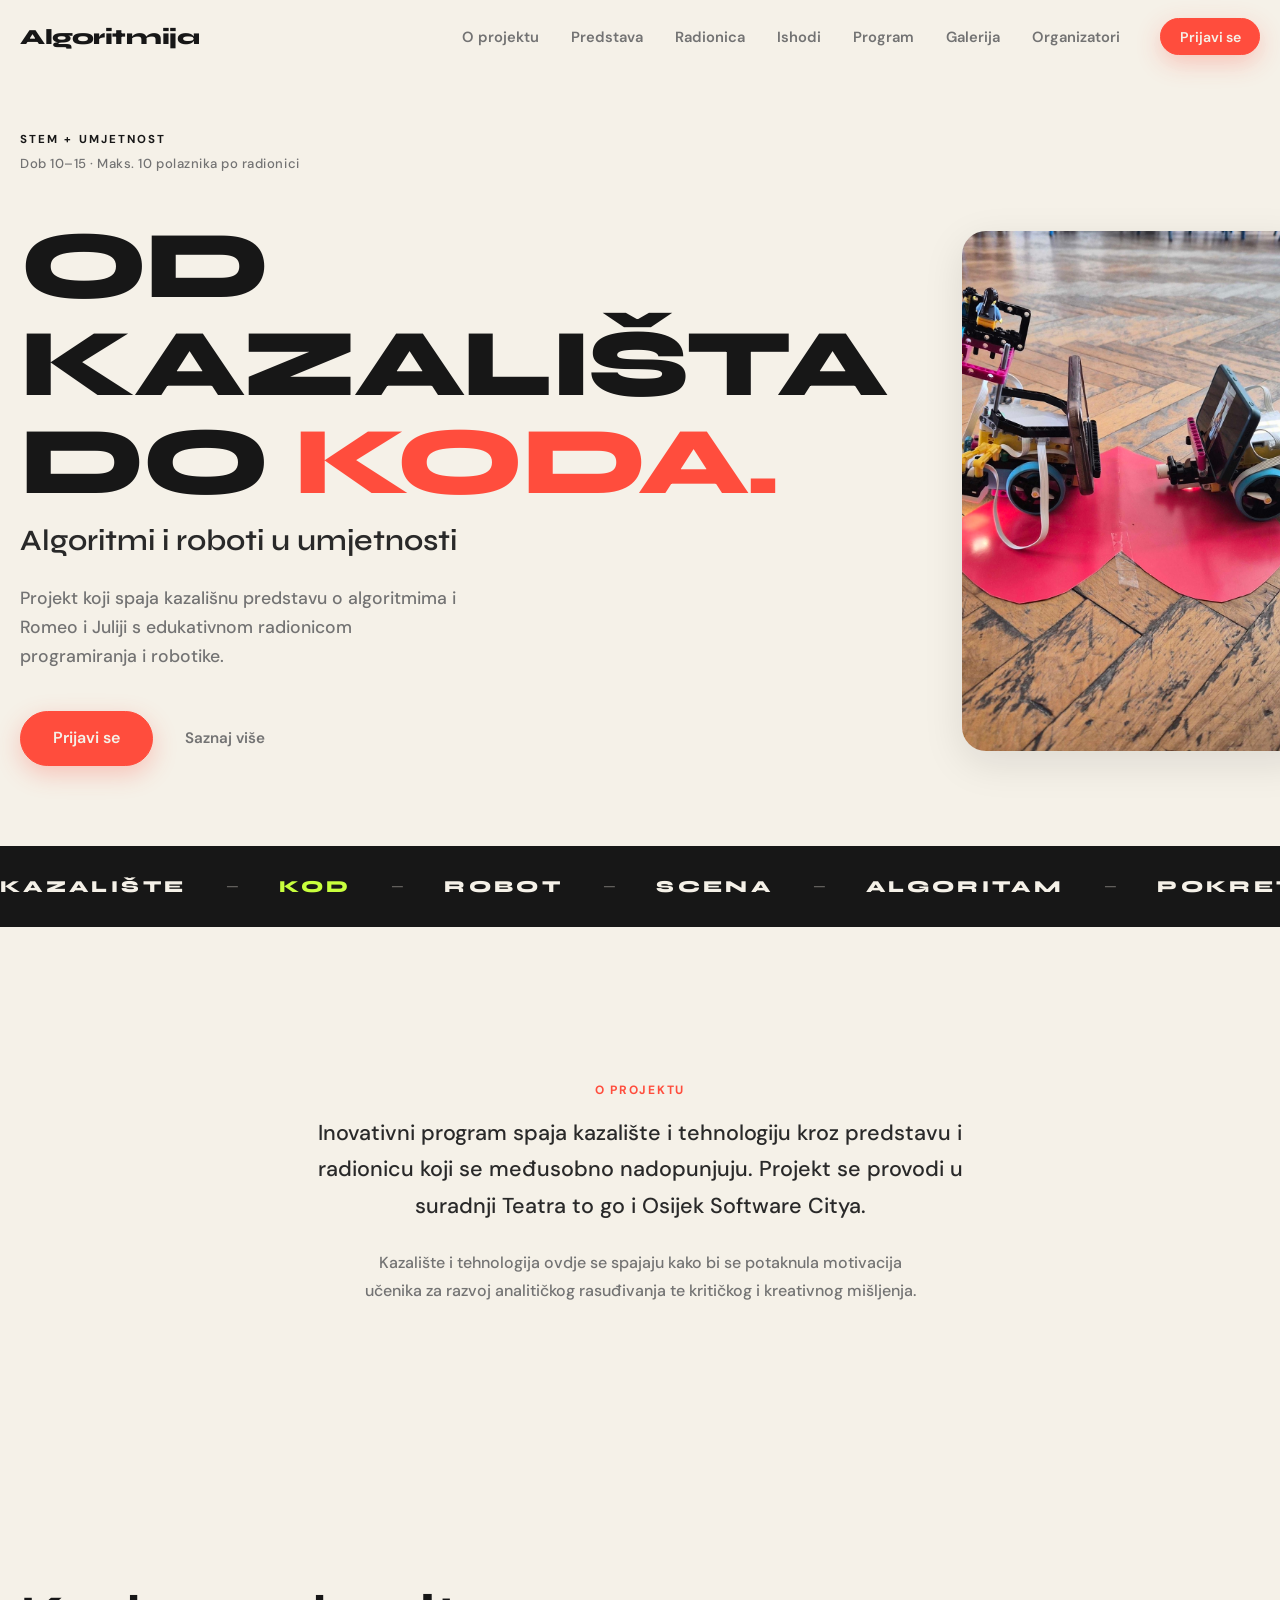
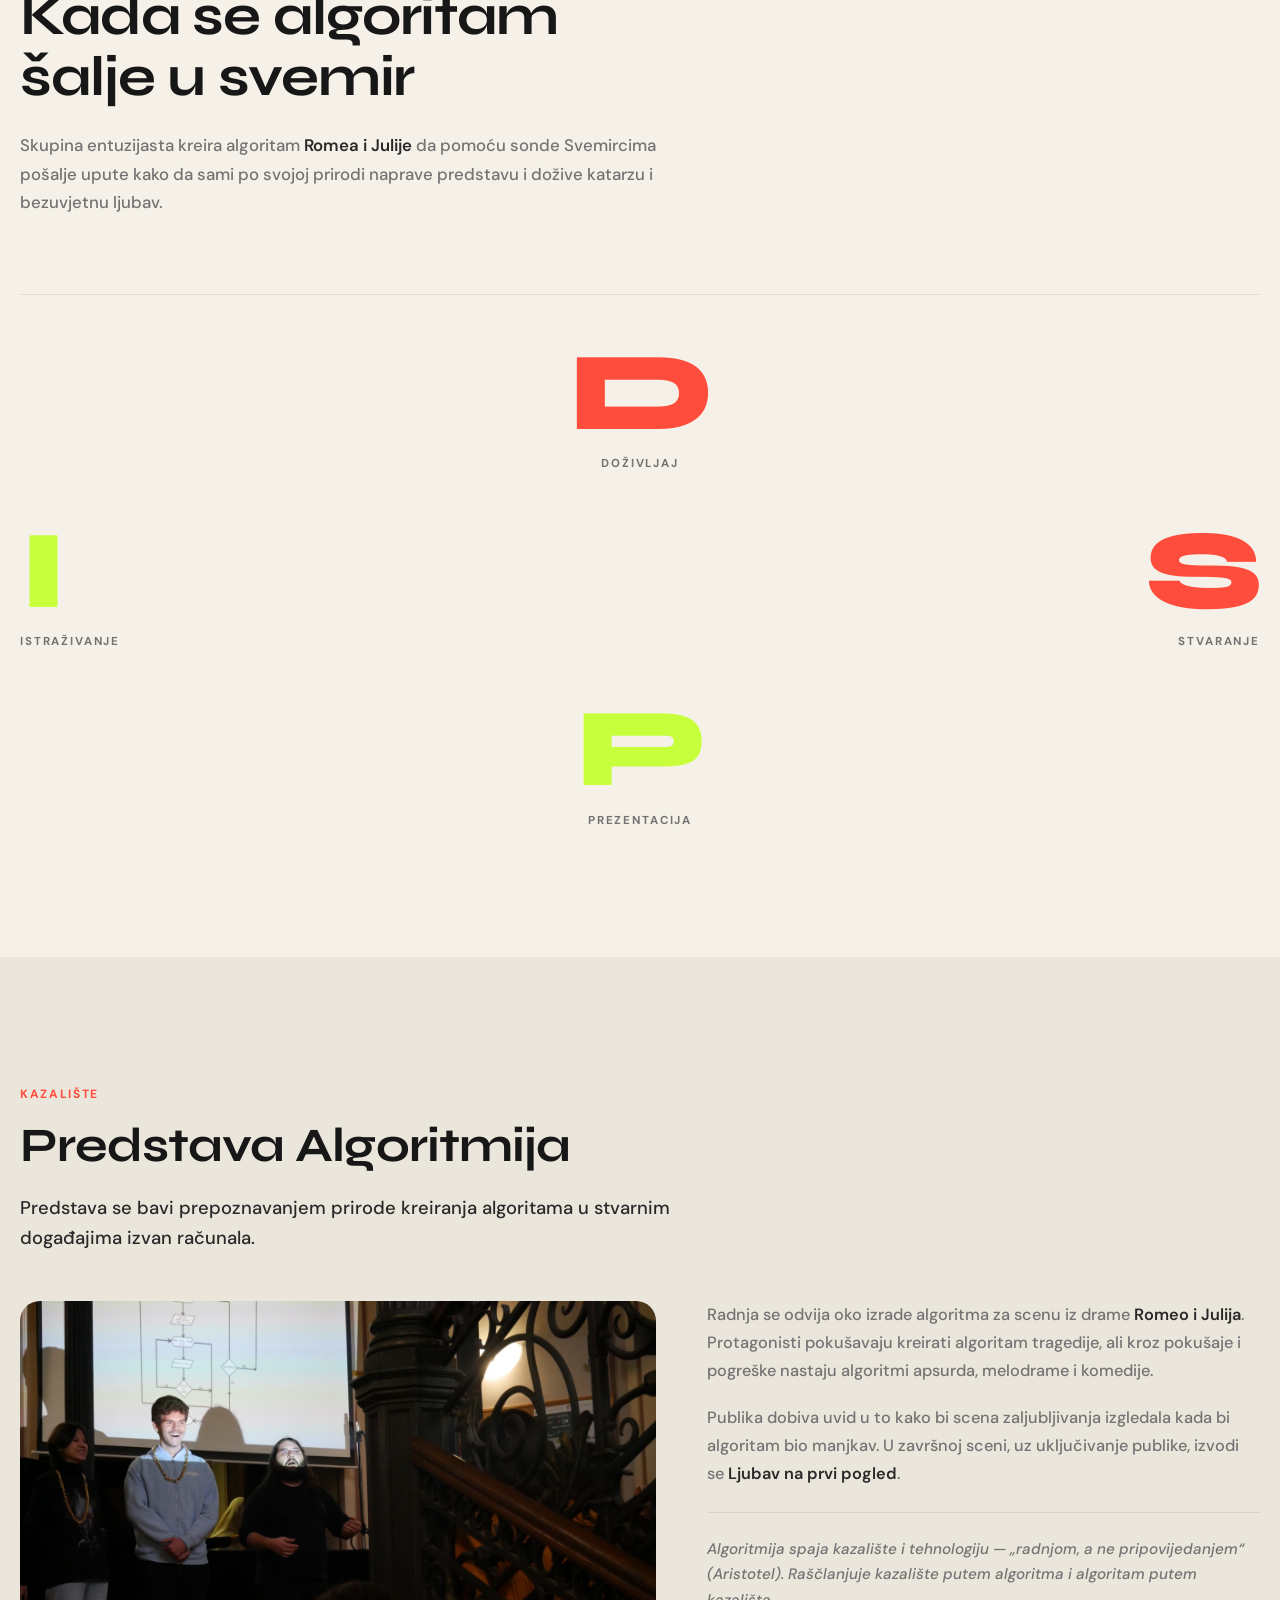
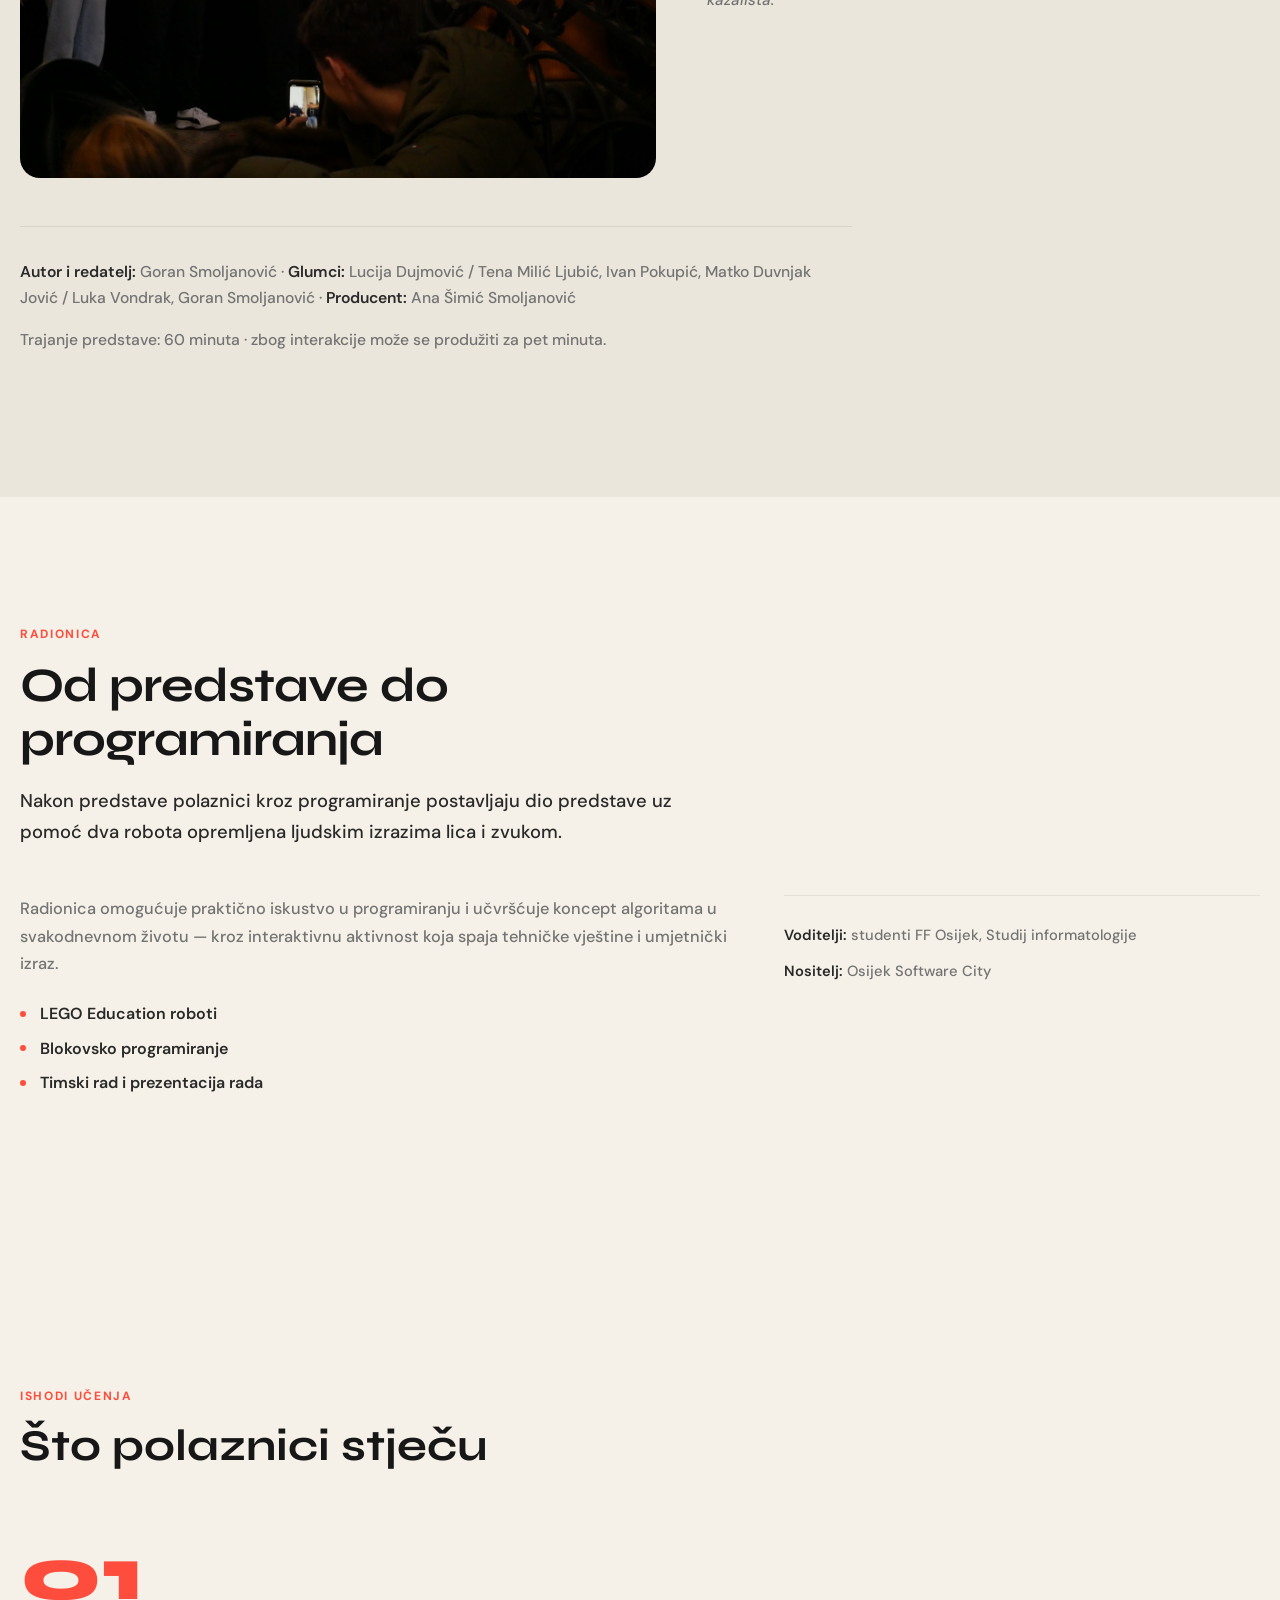
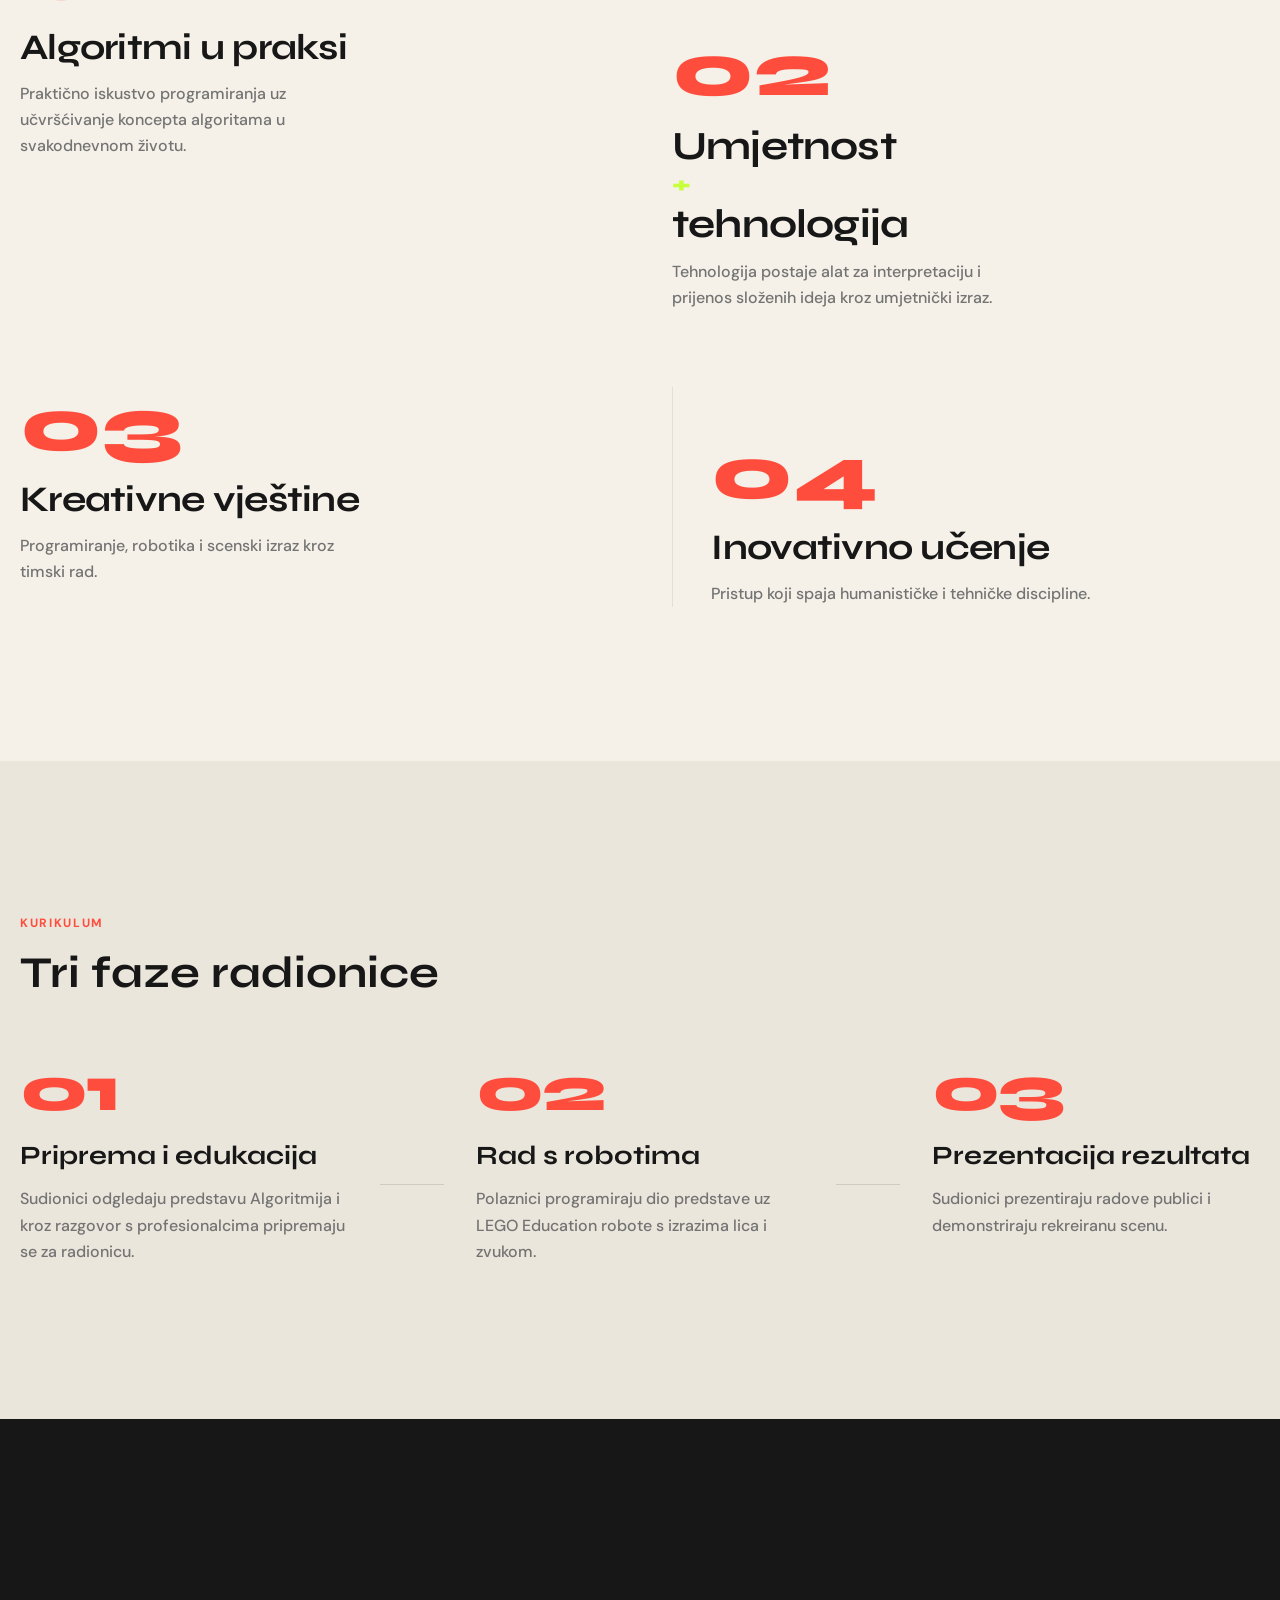
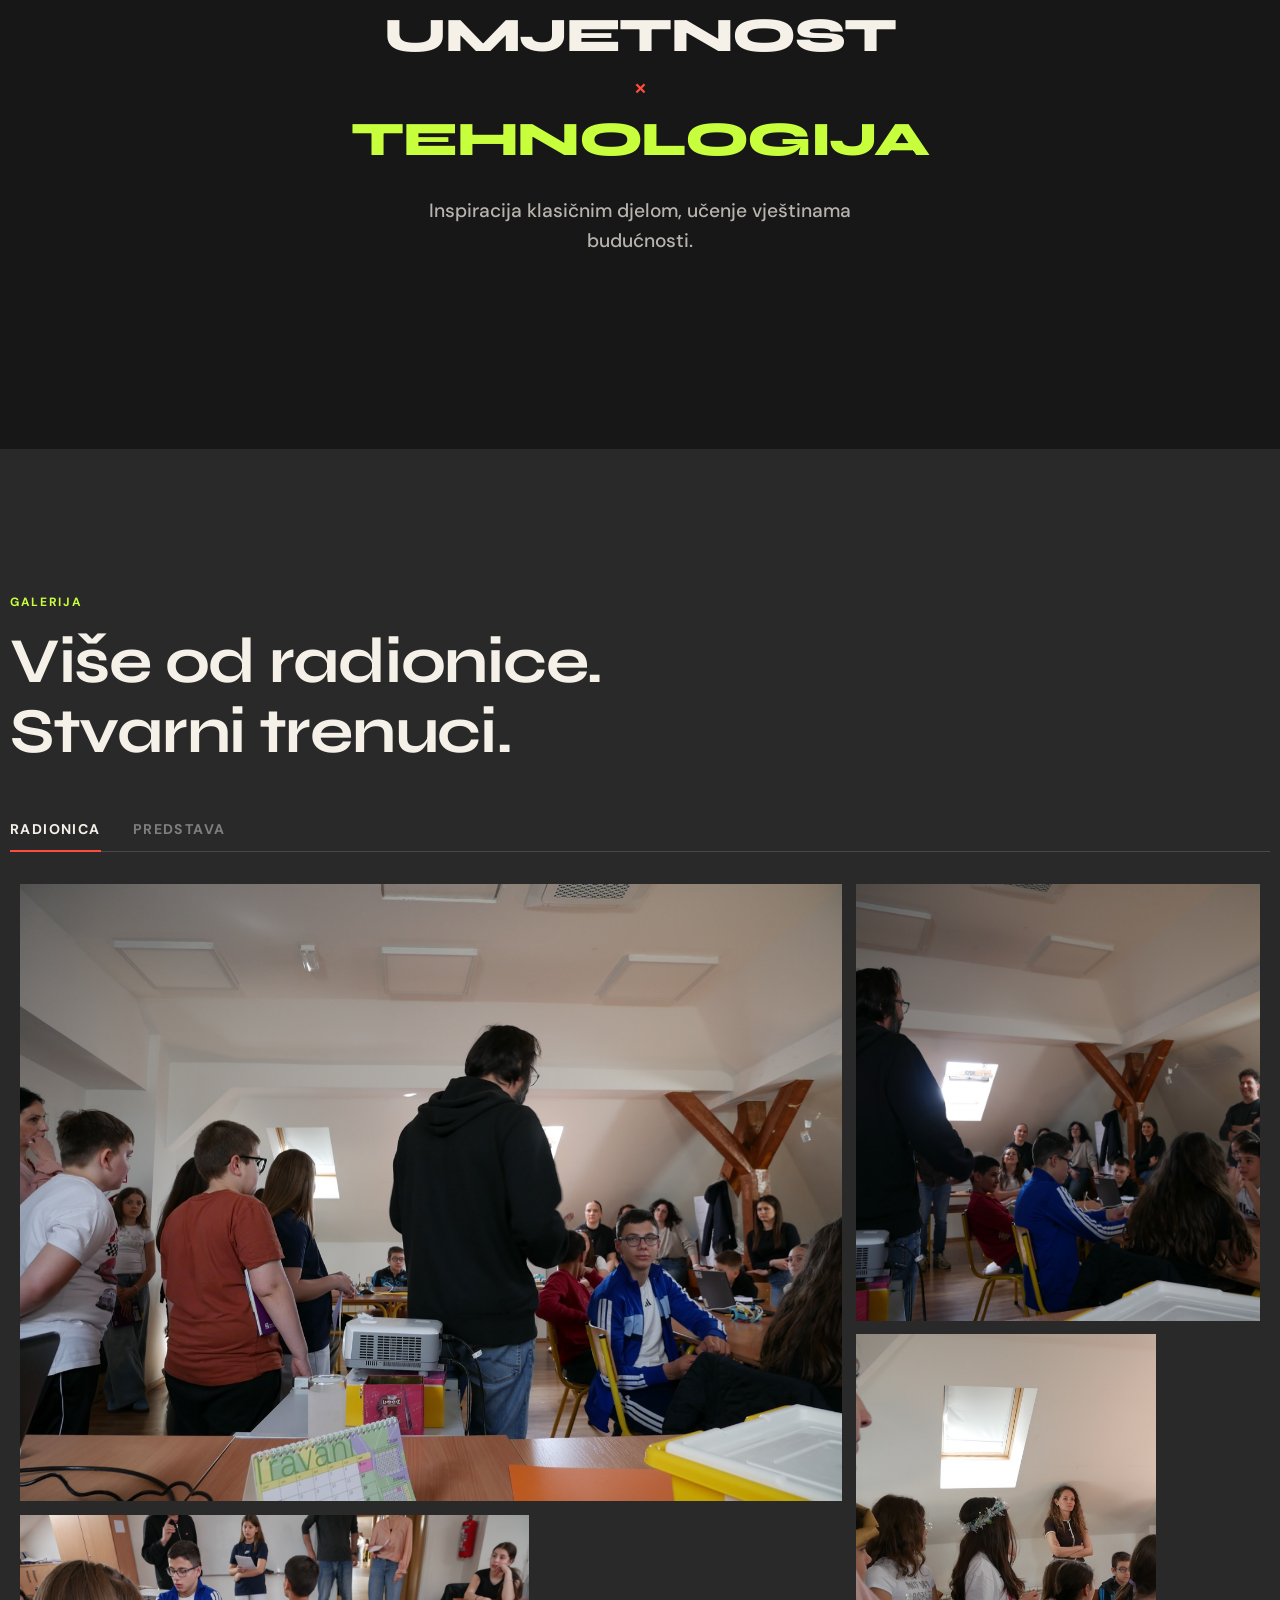
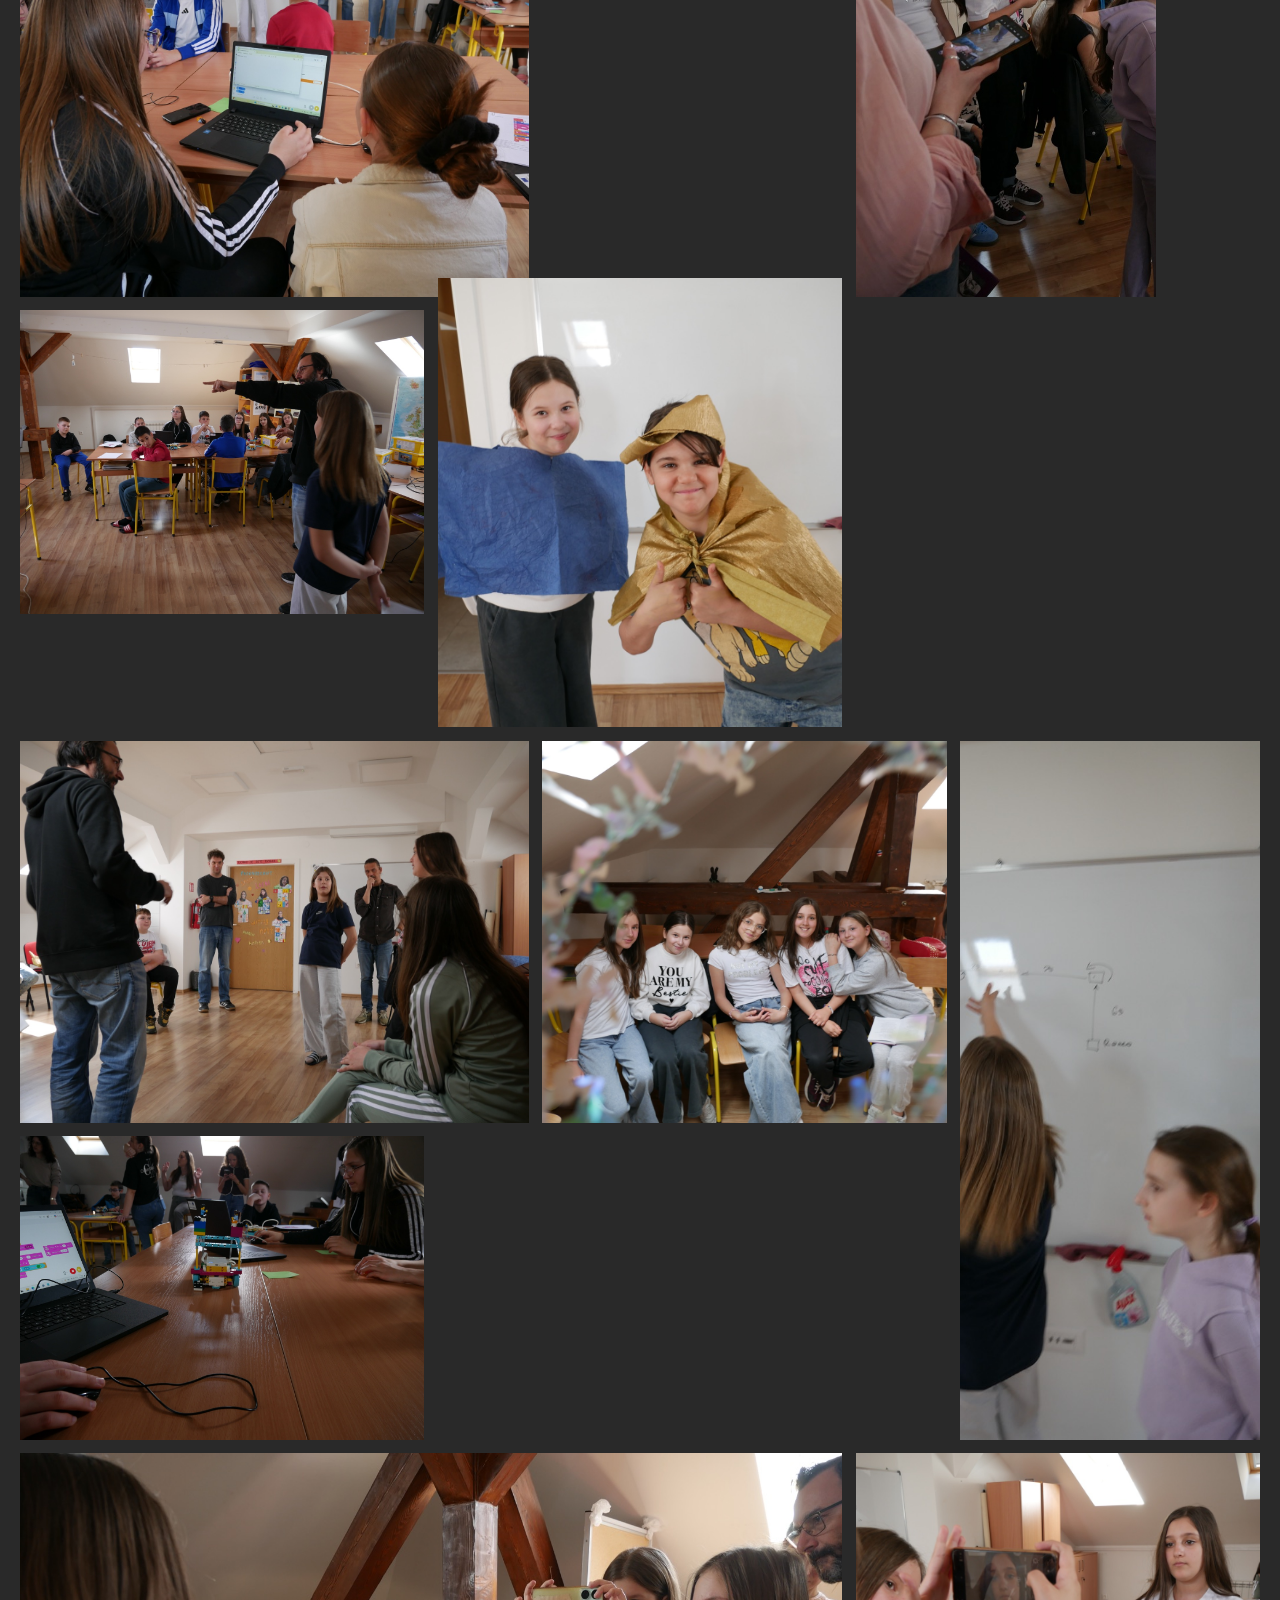
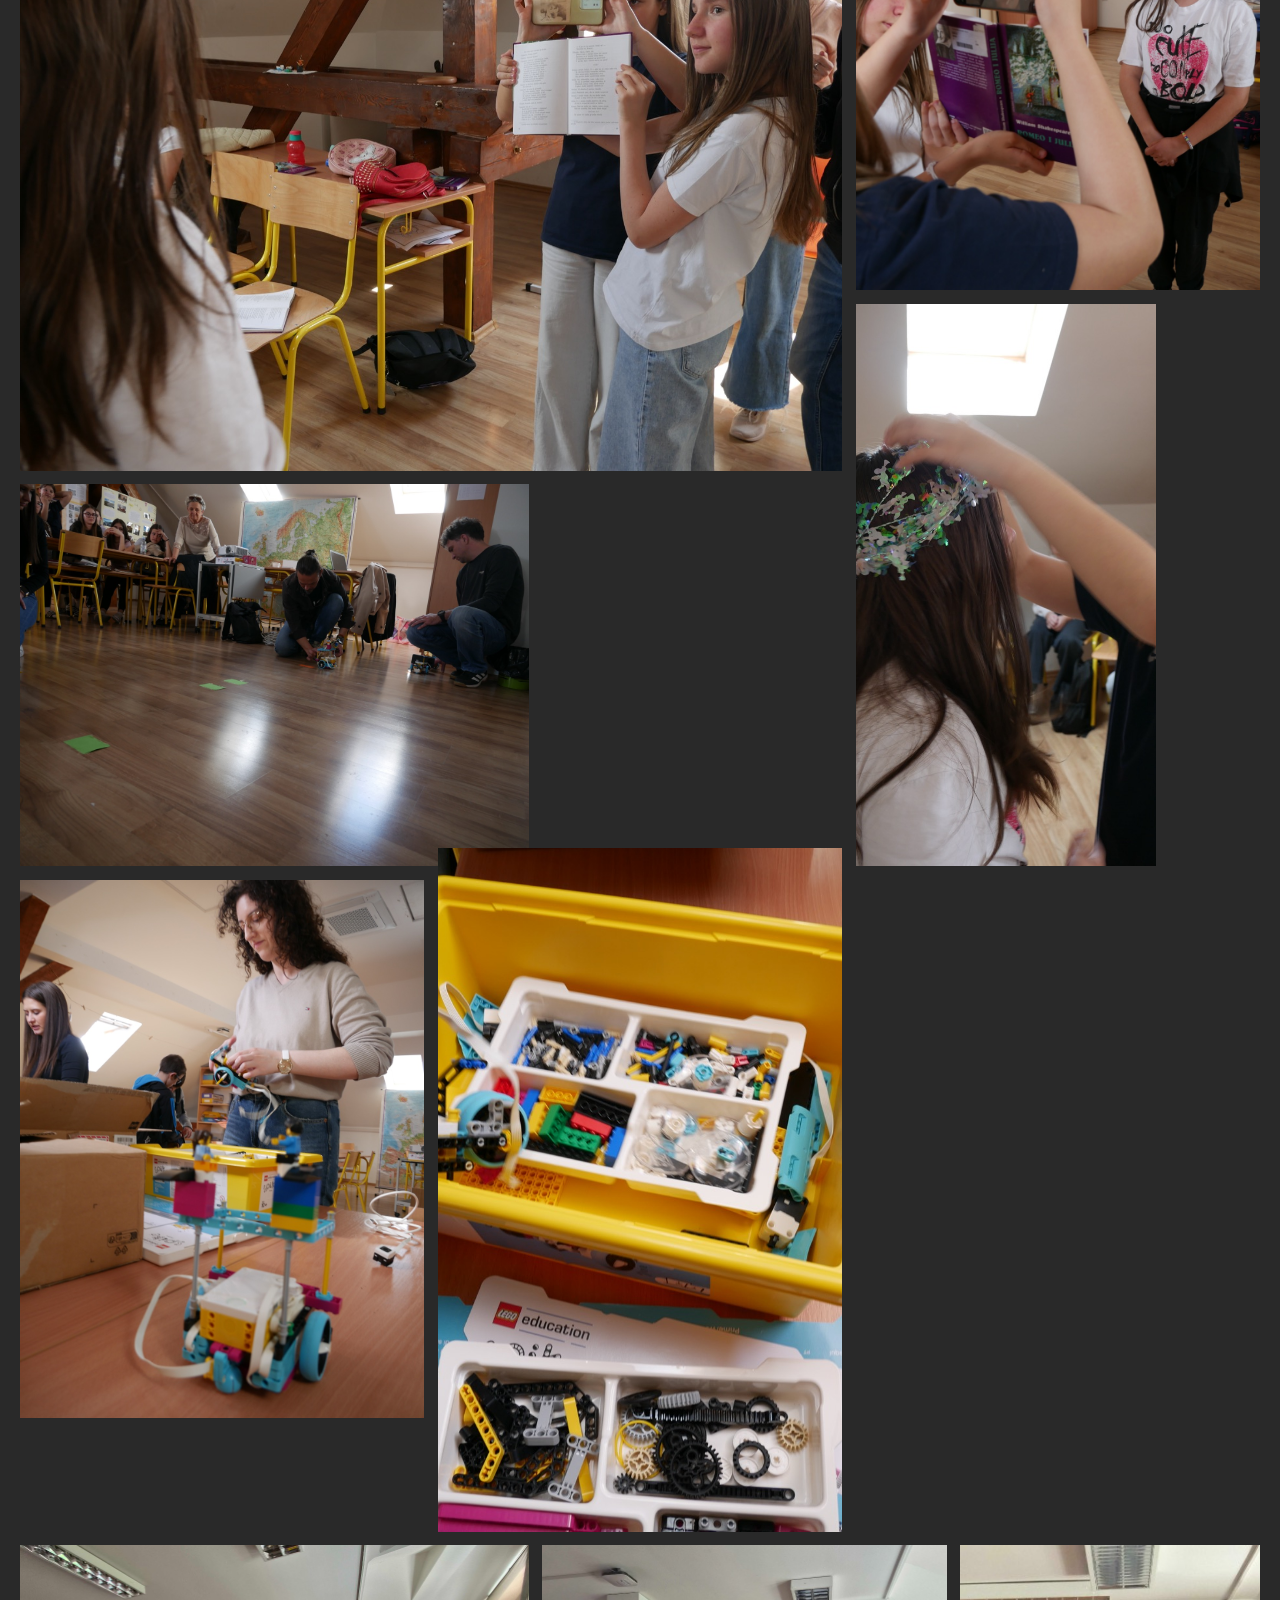
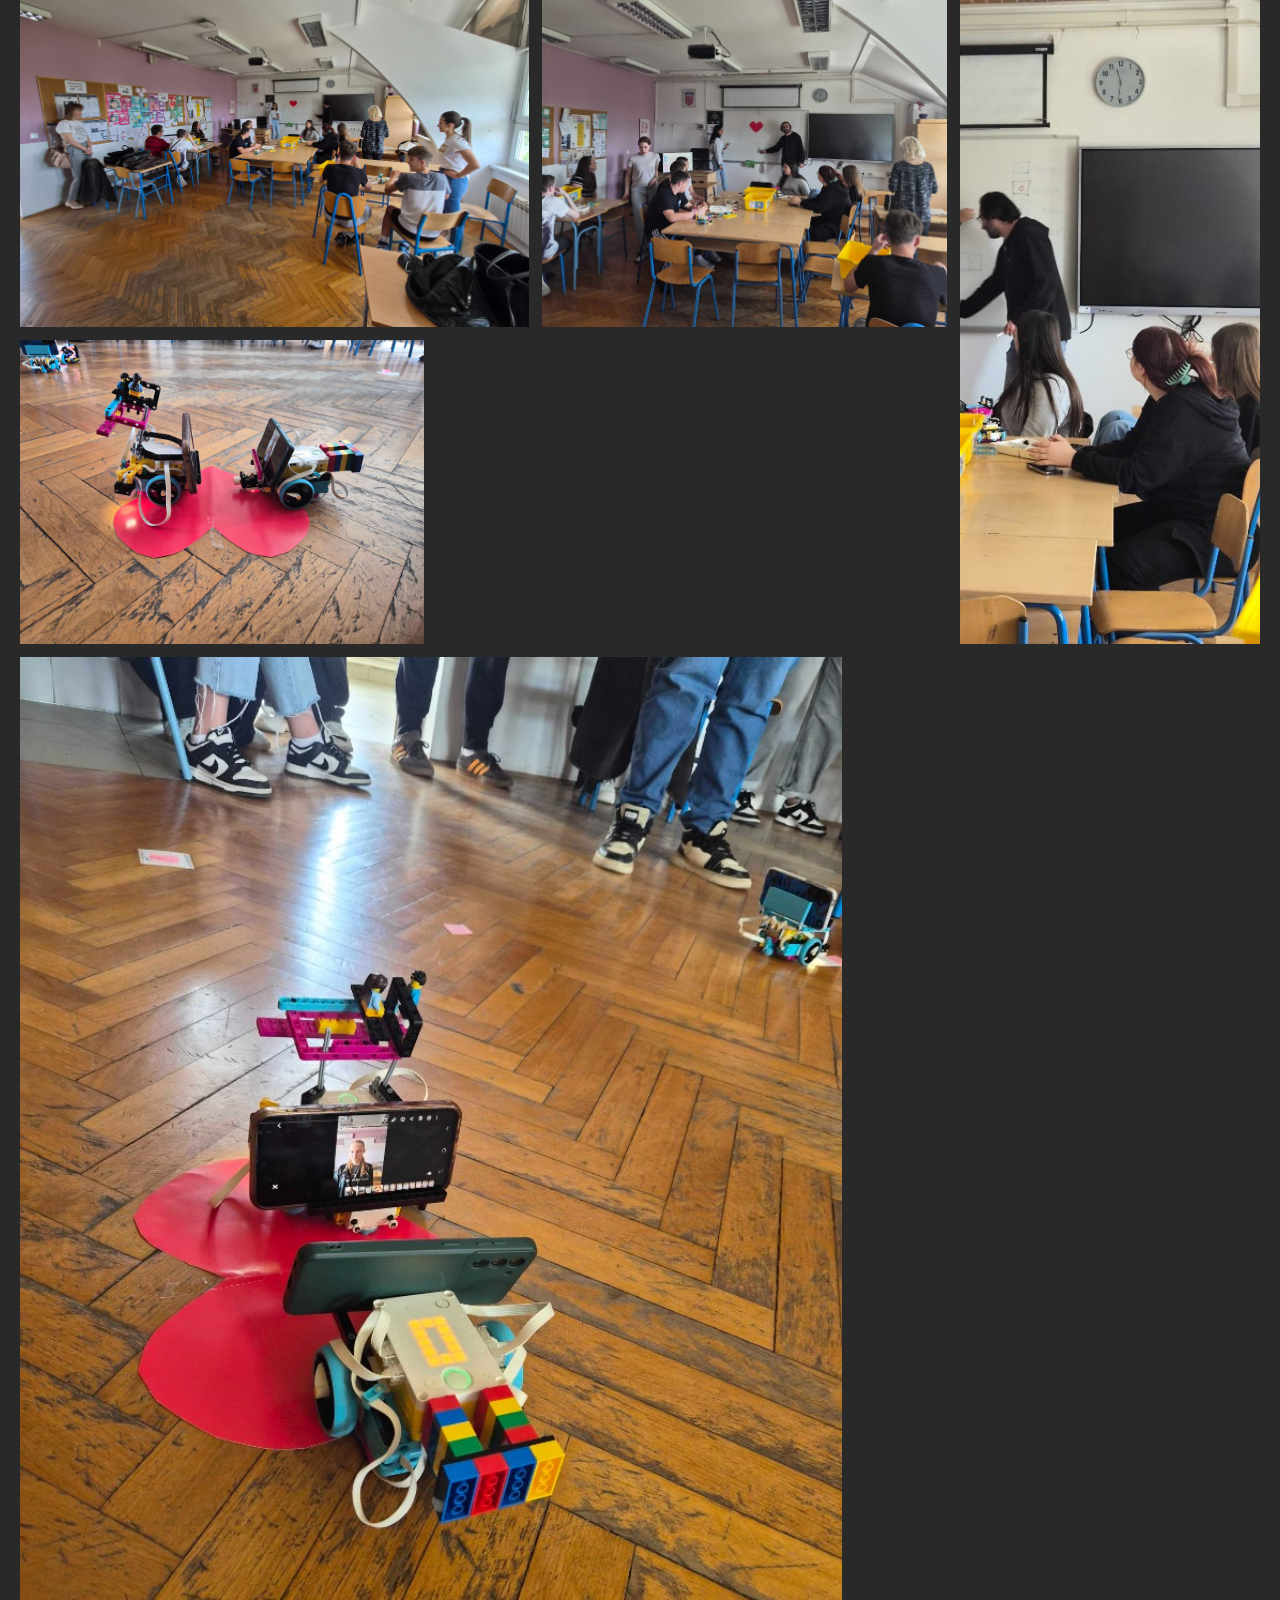
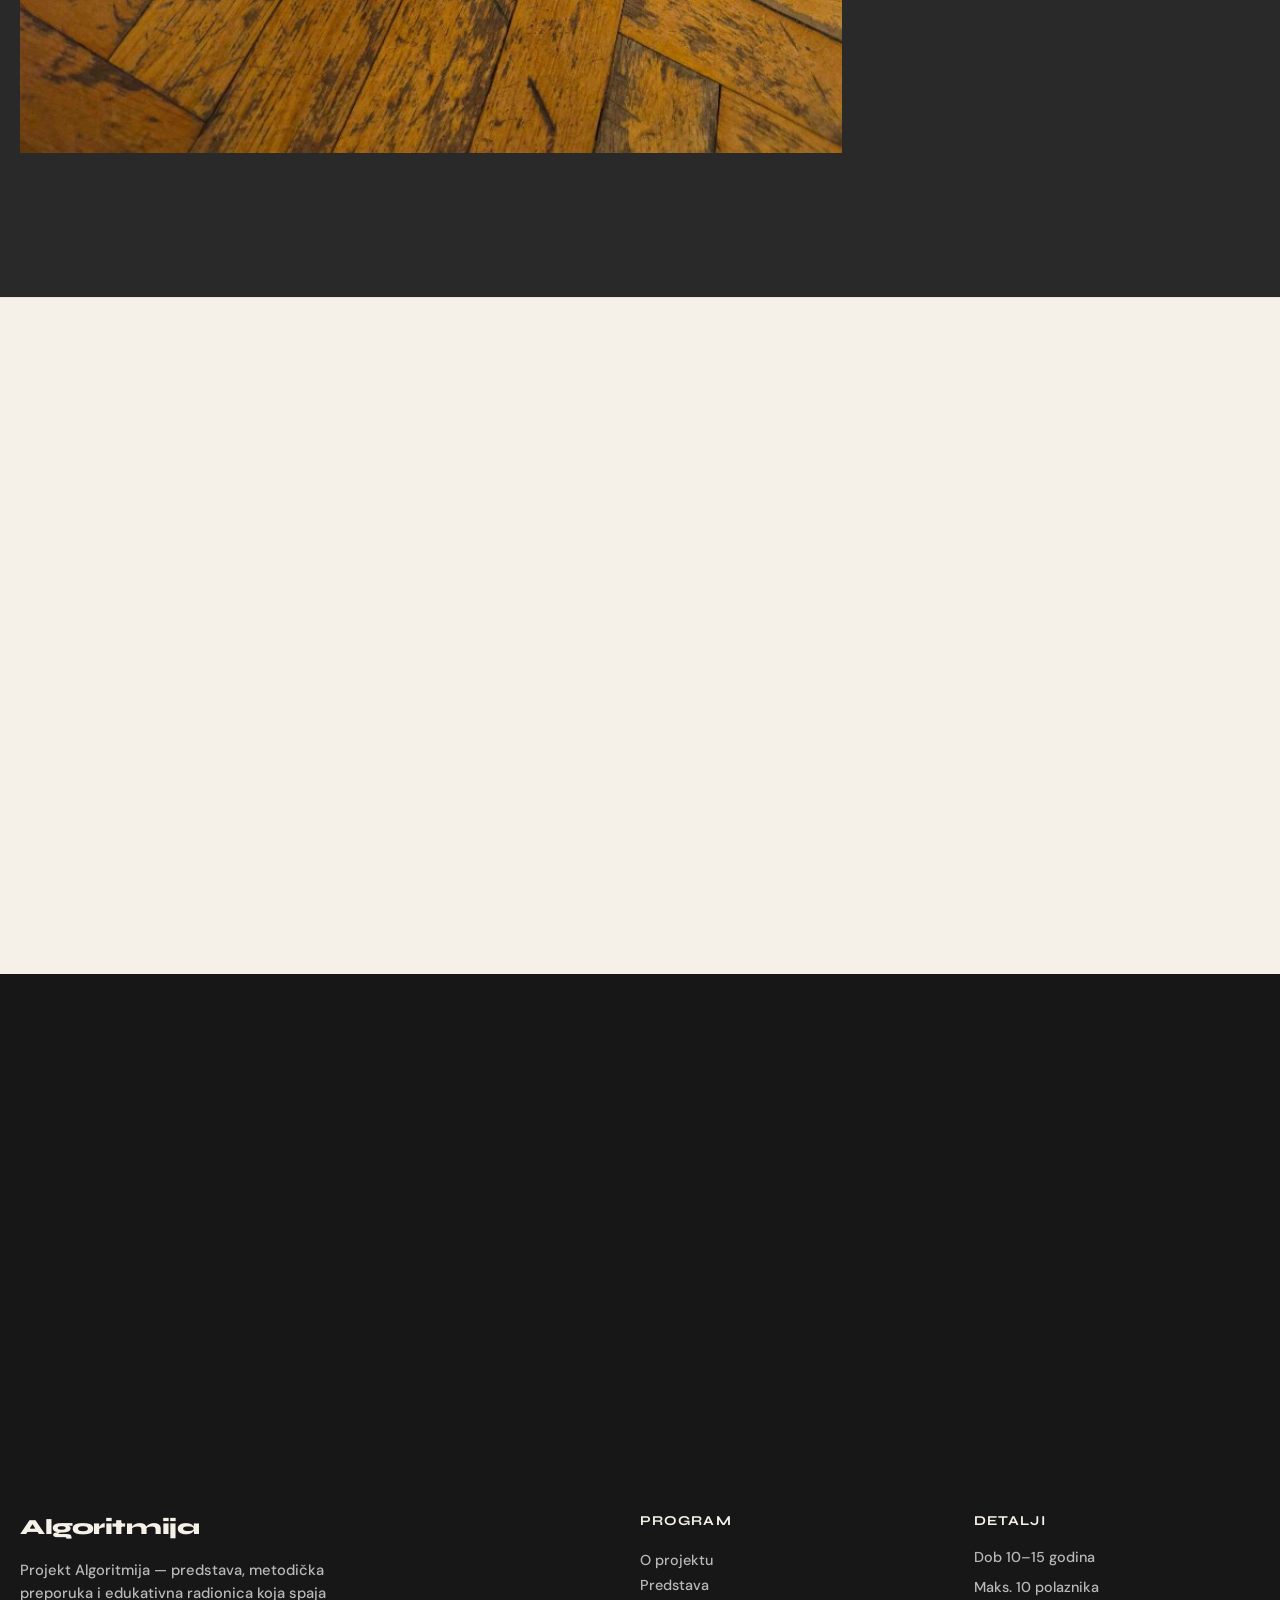
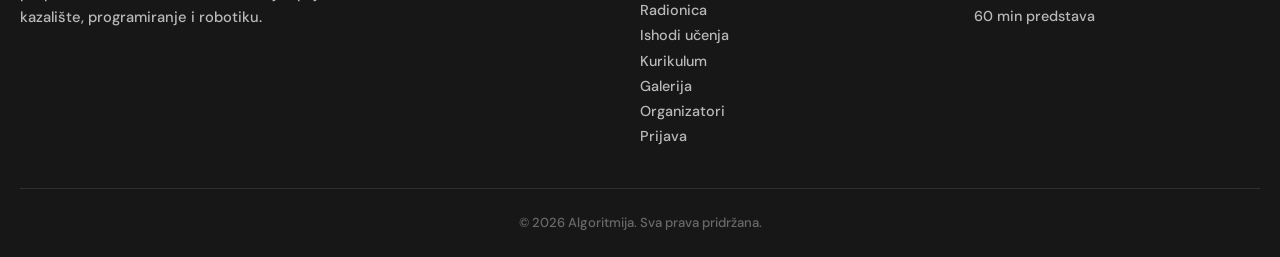
==== index.html @ 4128cbc9 "Replace STEM blue palette with editorial Ink + Signal Red + Electric Lime. Shift the site toward a t" ====
<!DOCTYPE html>
<html lang="hr">
<head>
  <meta charset="UTF-8">
  <meta name="viewport" content="width=device-width, initial-scale=1.0">
  <meta name="description" content="Algoritmija — predstava o algoritmima, Romeo i Juliji i Svemiru, te edukativna radionica s robotima. Program Teatra to go i Osijek Software Citya za učenike osnovnih i srednjih škola.">
  <title>Algoritmija — Predstava i radionica | Teatar to go × Osijek Software City</title>
  <link rel="preconnect" href="https://fonts.googleapis.com">
  <link rel="preconnect" href="https://fonts.gstatic.com" crossorigin>
  <link href="https://fonts.googleapis.com/css2?family=DM+Sans:ital,opsz,wght@0,9..40,400;0,9..40,500;0,9..40,600;0,9..40,700;1,9..40,400&family=Syne:wght@600;700;800&display=swap" rel="stylesheet">
  <link rel="stylesheet" href="css/style.css">
</head>
<body>
  <header class="site-header" id="top">
    <button class="nav-backdrop" type="button" aria-label="Zatvori izbornik" hidden></button>
    <nav class="nav container">
      <a href="#top" class="logo">Algoritmija</a>
      <button class="nav-toggle" aria-label="Otvori izbornik" aria-expanded="false">
        <span></span><span></span><span></span>
      </button>
      <ul class="nav-links">
        <li><a href="#o-projektu">O projektu</a></li>
        <li><a href="#predstava">Predstava</a></li>
        <li><a href="#radionica">Radionica</a></li>
        <li><a href="#ciljevi">Ishodi</a></li>
        <li><a href="#aktivnosti">Program</a></li>
        <li><a href="#galerija">Galerija</a></li>
        <li><a href="#organizatori">Organizatori</a></li>
      </ul>
      <a href="#organizatori" class="btn btn-primary btn-sm nav-cta">Prijavi se</a>
    </nav>
  </header>

  <main>
    <!-- HERO -->
    <section class="hero-screen">
      <div class="container">
        <div class="hero-meta reveal">
          <p class="hero-meta-primary">STEM + UMJETNOST</p>
          <p class="hero-meta-secondary hero-meta-secondary--desktop">Dob 10–15 · Maks. 10 polaznika po radionici</p>
        </div>
        <div class="hero-screen-inner">
          <div class="hero-copy reveal">
            <h1 class="hero-title">
              <span class="hero-title-line">Od kazališta</span>
              <span class="hero-title-line">do <span class="hero-title-accent">koda.</span></span>
            </h1>
            <p class="hero-subtitle">Algoritmi i roboti u umjetnosti</p>
            <p class="hero-lead">
              Projekt koji spaja kazališnu predstavu o algoritmima i Romeo i Juliji s edukativnom radionicom programiranja i robotike.
            </p>
            <div class="hero-actions">
              <a href="#organizatori" class="btn btn-primary btn-lg">Prijavi se</a>
              <a href="#o-projektu" class="btn btn-ghost hero-cta-secondary">Saznaj više</a>
            </div>
            <p class="hero-meta-secondary hero-meta-secondary--mobile">Dob 10–15 · Maks. 10 polaznika</p>
          </div>
          <div class="hero-visual reveal">
            <img src="images/hero.jpg" alt="Učenici na radionici robotike u učionici" width="1200" height="800">
          </div>
        </div>
      </div>
    </section>

    <!-- IDENTITY MARQUEE — desktop -->
    <div class="marquee-band marquee-band--desktop" aria-hidden="true">
      <div class="marquee-track">
        <span>Kazalište</span><span class="marquee-sep">—</span>
        <span class="marquee-accent">Kod</span><span class="marquee-sep">—</span>
        <span>Robot</span><span class="marquee-sep">—</span>
        <span>Scena</span><span class="marquee-sep">—</span>
        <span>Algoritam</span><span class="marquee-sep">—</span>
        <span>Pokret</span><span class="marquee-sep">—</span>
        <span>Kazalište</span><span class="marquee-sep">—</span>
        <span class="marquee-accent">Kod</span><span class="marquee-sep">—</span>
        <span>Robot</span><span class="marquee-sep">—</span>
        <span>Scena</span><span class="marquee-sep">—</span>
        <span>Algoritam</span><span class="marquee-sep">—</span>
        <span>Pokret</span><span class="marquee-sep">—</span>
      </div>
    </div>

    <!-- IDENTITY MARQUEE — mobile (statičan) -->
    <div class="marquee-band marquee-band--mobile" aria-hidden="true">
      <p class="marquee-static-row"><span>Kazalište</span><span class="marquee-dot">·</span><span class="marquee-accent">Kod</span></p>
      <p class="marquee-static-row"><span>Robot</span><span class="marquee-dot">·</span><span>Scena</span></p>
      <p class="marquee-static-row"><span>Algoritam</span><span class="marquee-dot">·</span><span>Pokret</span></p>
    </div>

    <!-- O PROJEKTU — miran, prozračan -->
    <section class="section section-about" id="o-projektu">
      <div class="container container--narrow">
        <div class="about-editorial reveal">
          <span class="section-kicker">O projektu</span>
          <p class="about-lead">
            Inovativni program spaja kazalište i tehnologiju kroz predstavu i radionicu koji se
            međusobno nadopunjuju. Projekt se provodi u suradnji Teatra to go i Osijek Software Citya.
          </p>
          <p class="about-text">
            Kazalište i tehnologija ovdje se spajaju kako bi se potaknula motivacija učenika za razvoj
            analitičkog rasuđivanja te kritičkog i kreativnog mišljenja.
          </p>
        </div>
      </div>
    </section>

    <!-- DISP — grafički izražen -->
    <section class="section section-disp" id="proces">
      <div class="container">
        <div class="disp-header reveal">
          <h2 class="disp-headline">Kada se algoritam šalje u svemir</h2>
          <p class="disp-lead">
            Skupina entuzijasta kreira algoritam <em>Romea i Julije</em> da pomoću sonde Svemircima pošalje
            upute kako da sami po svojoj prirodi naprave predstavu i dožive katarzu i bezuvjetnu ljubav.
          </p>
        </div>
        <div class="disp-grid reveal">
          <div class="disp-item disp-item--d">
            <span class="disp-letter">D</span>
            <span class="disp-dash" aria-hidden="true">—</span>
            <span class="disp-word">Doživljaj</span>
            <p class="disp-desc">Kazališni doživljaj predstave Algoritmija.</p>
          </div>
          <div class="disp-item disp-item--i">
            <span class="disp-letter">I</span>
            <span class="disp-dash" aria-hidden="true">—</span>
            <span class="disp-word">Istraživanje</span>
            <p class="disp-desc">Razumijevanje algoritama kroz scenu i priču.</p>
          </div>
          <div class="disp-item disp-item--s">
            <span class="disp-letter">S</span>
            <span class="disp-dash" aria-hidden="true">—</span>
            <span class="disp-word">Stvaranje</span>
            <p class="disp-desc">Programiranje i rad s robotima na radionici.</p>
          </div>
          <div class="disp-item disp-item--p">
            <span class="disp-letter">P</span>
            <span class="disp-dash" aria-hidden="true">—</span>
            <span class="disp-word">Prezentacija</span>
            <p class="disp-desc">Javna prezentacija rada pred publikom.</p>
          </div>
        </div>
      </div>
    </section>

    <!-- PREDSTAVA -->
    <section class="section section-show" id="predstava">
      <div class="container">
        <div class="show-editorial reveal">
          <span class="section-kicker">Kazalište</span>
          <h2 class="show-headline">Predstava Algoritmija</h2>
          <p class="show-lead">
            Predstava se bavi prepoznavanjem prirode kreiranja algoritama u stvarnim događajima izvan računala.
          </p>
        </div>
        <div class="show-split reveal">
          <div class="show-media">
            <img src="images/gallery/predstava-12.jpg" alt="Glumci u predstavi Algoritmija ispred projekcije algoritma" loading="lazy">
          </div>
          <div class="show-body">
            <p>
              Radnja se odvija oko izrade algoritma za scenu iz drame <em>Romeo i Julija</em>. Protagonisti
              pokušavaju kreirati algoritam tragedije, ali kroz pokušaje i pogreške nastaju algoritmi
              apsurda, melodrame i komedije.
            </p>
            <p>
              Publika dobiva uvid u to kako bi scena zaljubljivanja izgledala kada bi algoritam bio manjkav.
              U završnoj sceni, uz uključivanje publike, izvodi se <em>Ljubav na prvi pogled</em>.
            </p>
            <div class="show-highlight">
              <p>
                Algoritmija spaja kazalište i tehnologiju — „radnjom, a ne pripovijedanjem“ (Aristotel).
                Raščlanjuje kazalište putem algoritma i algoritam putem kazališta.
              </p>
            </div>
          </div>
        </div>
        <div class="show-meta reveal">
          <p class="show-credits">
            <strong>Autor i redatelj:</strong> Goran Smoljanović ·
            <strong>Glumci:</strong> Lucija Dujmović / Tena Milić Ljubić, Ivan Pokupić,
            Matko Duvnjak Jović / Luka Vondrak, Goran Smoljanović ·
            <strong>Producent:</strong> Ana Šimić Smoljanović
          </p>
          <p class="show-note">Trajanje predstave: 60 minuta · zbog interakcije može se produžiti za pet minuta.</p>
        </div>
      </div>
    </section>

    <!-- RADIONICA -->
    <section class="section section-workshop" id="radionica">
      <div class="container">
        <div class="workshop-editorial reveal">
          <span class="section-kicker">Radionica</span>
          <h2 class="workshop-headline">Od predstave do programiranja</h2>
          <p class="workshop-lead">
            Nakon predstave polaznici kroz programiranje postavljaju dio predstave uz pomoć dva robota
            opremljena ljudskim izrazima lica i zvukom.
          </p>
        </div>
        <div class="workshop-split reveal">
          <div class="workshop-body">
            <p>
              Radionica omogućuje praktično iskustvo u programiranju i učvršćuje koncept algoritama
              u svakodnevnom životu — kroz interaktivnu aktivnost koja spaja tehničke vještine
              i umjetnički izraz.
            </p>
            <ul class="workshop-list">
              <li>LEGO Education roboti</li>
              <li>Blokovsko programiranje</li>
              <li>Timski rad i prezentacija rada</li>
            </ul>
          </div>
          <div class="workshop-aside">
            <div class="workshop-team">
              <p><strong>Voditelji:</strong> studenti FF Osijek, Studij informatologije</p>
              <p><strong>Nositelj:</strong> Osijek Software City</p>
            </div>
          </div>
        </div>
      </div>
    </section>

    <!-- ISHODI — editorial, asimetrično -->
    <section class="section section-outcomes" id="ciljevi">
      <div class="container">
        <div class="section-header section-header--left reveal">
          <span class="section-kicker">Ishodi učenja</span>
          <h2>Što polaznici stječu</h2>
        </div>
        <div class="outcomes-editorial">
          <article class="outcome-block outcome-block--01 reveal">
            <span class="outcome-index">01</span>
            <h3>Algoritmi u praksi</h3>
            <p>Praktično iskustvo programiranja uz učvršćivanje koncepta algoritama u svakodnevnom životu.</p>
          </article>
          <article class="outcome-block outcome-block--02 reveal">
            <span class="outcome-index">02</span>
            <h3>Umjetnost<br><span class="outcome-plus">+</span> tehnologija</h3>
            <p>Tehnologija postaje alat za interpretaciju i prijenos složenih ideja kroz umjetnički izraz.</p>
          </article>
          <article class="outcome-block outcome-block--03 reveal">
            <span class="outcome-index">03</span>
            <h3>Kreativne vještine</h3>
            <p>Programiranje, robotika i scenski izraz kroz timski rad.</p>
          </article>
          <article class="outcome-block outcome-block--04 reveal">
            <span class="outcome-index">04</span>
            <h3>Inovativno učenje</h3>
            <p>Pristup koji spaja humanističke i tehničke discipline.</p>
          </article>
        </div>
      </div>
    </section>

    <!-- TRI FAZE — veliki brojevi, bez timelinea -->
    <section class="section section-journey" id="aktivnosti">
      <div class="container">
        <div class="section-header section-header--left reveal">
          <span class="section-kicker">Kurikulum</span>
          <h2>Tri faze radionice</h2>
        </div>
        <div class="phases-simple">
          <article class="phase-row reveal">
            <span class="phase-num">01</span>
            <div class="phase-content">
              <h3>Priprema i edukacija</h3>
              <p>Sudionici odgledaju predstavu Algoritmija i kroz razgovor s profesionalcima pripremaju se za radionicu.</p>
            </div>
          </article>
          <div class="phase-connector" aria-hidden="true"></div>
          <article class="phase-row reveal">
            <span class="phase-num">02</span>
            <div class="phase-content">
              <h3>Rad s robotima</h3>
              <p>Polaznici programiraju dio predstave uz LEGO Education robote s izrazima lica i zvukom.</p>
            </div>
          </article>
          <div class="phase-connector" aria-hidden="true"></div>
          <article class="phase-row reveal">
            <span class="phase-num">03</span>
            <div class="phase-content">
              <h3>Prezentacija rezultata</h3>
              <p>Sudionici prezentiraju radove publici i demonstriraju rekreiranu scenu.</p>
            </div>
          </article>
        </div>
      </div>
    </section>

    <!-- UMJETNOST × TEHNOLOGIJA — vizualni statement -->
    <section class="section section-statement" aria-label="Umjetnost i tehnologija">
      <div class="container">
        <div class="statement-lockup reveal">
          <span class="statement-word statement-word--art">Umjetnost</span>
          <span class="statement-x" aria-hidden="true">×</span>
          <span class="statement-word statement-word--tech">Tehnologija</span>
        </div>
        <p class="statement-tagline reveal">Inspiracija klasičnim djelom, učenje vještinama budućnosti.</p>
      </div>
    </section>

    <!-- GALERIJA — emotivni vrhunac -->
    <section class="section section-gallery" id="galerija">
      <div class="container container--wide">
        <div class="section-header section-header--gallery reveal">
          <span class="section-kicker">Galerija</span>
          <h2>Više od radionice.<br>Stvarni trenuci.</h2>
        </div>
        <div class="gallery-tabs reveal" role="tablist" aria-label="Odabir galerije">
          <button class="gallery-tab is-active" role="tab" id="tab-radionica" aria-selected="true" aria-controls="gallery-radionica" data-gallery="radionica">Radionica</button>
          <button class="gallery-tab" role="tab" id="tab-predstava" aria-selected="false" aria-controls="gallery-predstava" data-gallery="predstava">Predstava</button>
        </div>
      </div>
      <div class="gallery-bleed">
        <div class="gallery-panel is-active" id="gallery-radionica" role="tabpanel" aria-labelledby="tab-radionica">
          <div class="gallery gallery--editorial" id="gallery-radionica-grid"></div>
        </div>
        <div class="gallery-panel" id="gallery-predstava" role="tabpanel" aria-labelledby="tab-predstava" hidden>
          <div class="gallery gallery--editorial" id="gallery-predstava-grid"></div>
        </div>
      </div>
    </section>

    <!-- ORGANIZATORI — smiren završetak -->
    <section class="organizers-section" id="organizatori">
      <div class="container">
        <p class="organizers-kicker reveal">Organizatori programa</p>
        <div class="organizers-grid reveal">
          <a href="https://softwarecity.hr/" class="organizer-card" target="_blank" rel="noopener noreferrer">
            <img src="images/organizers/osijek-software-city.svg" alt="Osijek Software City" width="260" height="96" loading="lazy">
            <span class="organizer-name">Osijek Software City</span>
          </a>
          <a href="https://www.teatartogo.hr/" class="organizer-card" target="_blank" rel="noopener noreferrer">
            <img src="images/organizers/teatar-to-go.png" alt="Teatar to go" width="260" height="96" loading="lazy">
            <span class="organizer-name">Teatar to go</span>
          </a>
        </div>
        <div class="organizers-contact reveal">
          <h3>Kontakt — Teatar to go</h3>
          <ul>
            <li><a href="tel:+385923019016">092 301 9016</a> — Goran Smoljanović, ravnatelj</li>
            <li><a href="tel:+385989094451">098 909 4451</a> — Ana Šimić Smoljanović, produkcija</li>
            <li><a href="mailto:teatar.to.go@gmail.com">teatar.to.go@gmail.com</a></li>
            <li>
              <a href="https://www.teatartogo.hr/" target="_blank" rel="noopener noreferrer">teatartogo.hr</a>
              ·
              <a href="https://www.facebook.com/teatartogo" target="_blank" rel="noopener noreferrer">Facebook</a>
              ·
              <a href="https://www.youtube.com/teatartogo" target="_blank" rel="noopener noreferrer">YouTube</a>
            </li>
          </ul>
        </div>
      </div>
    </section>

    <!-- ZAVRŠNI CTA -->
    <section class="section section-closing-cta" id="prijava">
      <div class="container">
        <h2 class="closing-cta-headline reveal">Spremni za<br>nešto drugačije?</h2>
        <a href="#organizatori" class="btn btn-primary btn-lg closing-cta-btn reveal">Prijavi se</a>
      </div>
    </section>
  </main>

  <footer class="site-footer">
    <div class="container footer-grid">
      <div class="footer-brand">
        <a href="#top" class="logo logo-light">Algoritmija</a>
        <p>Projekt Algoritmija — predstava, metodička preporuka i edukativna radionica koja spaja kazalište, programiranje i robotiku.</p>
      </div>
      <div class="footer-links">
        <h3>Program</h3>
        <ul>
          <li><a href="#o-projektu">O projektu</a></li>
          <li><a href="#predstava">Predstava</a></li>
          <li><a href="#radionica">Radionica</a></li>
          <li><a href="#ciljevi">Ishodi učenja</a></li>
          <li><a href="#aktivnosti">Kurikulum</a></li>
          <li><a href="#galerija">Galerija</a></li>
          <li><a href="#organizatori">Organizatori</a></li>
          <li><a href="#prijava">Prijava</a></li>
        </ul>
      </div>
      <div class="footer-meta">
        <h3>Detalji</h3>
        <ul>
          <li>Dob 10–15 godina</li>
          <li>Maks. 10 polaznika</li>
          <li>60 min predstava</li>
        </ul>
      </div>
    </div>
    <div class="container footer-bottom">
      <p>&copy; 2026 Algoritmija. Sva prava pridržana.</p>
    </div>
  </footer>

  <a href="#organizatori" class="mobile-cta">Prijavi se</a>

  <div class="lightbox" id="lightbox" hidden>
    <button class="lightbox-close" aria-label="Zatvori">&times;</button>
    <button class="lightbox-prev" aria-label="Prethodna slika">&#8249;</button>
    <img src="" alt="" id="lightbox-img">
    <button class="lightbox-next" aria-label="Sljedeća slika">&#8250;</button>
  </div>

  <script src="js/main.js"></script>
</body>
</html>
---- css/style.css ----
/* ── Design system — Ink + Signal Red + Electric Lime ── */
:root {
  --ink: #171717;
  --graphite: #292929;
  --warm-white: #f5f1e8;
  --signal-red: #ff4d3d;
  --signal-red-dark: #e03528;
  --electric-lime: #c8ff3d;
  --grey: #737373;
  --grey-light: #999999;

  /* Semantic aliases */
  --black: var(--ink);
  --white: var(--warm-white);
  --surface: #ebe6dc;
  --ink-muted: var(--graphite);
  --gray: var(--grey);
  --gray-light: var(--grey-light);
  --accent: var(--signal-red);
  --accent-dark: var(--signal-red-dark);
  --tech: var(--electric-lime);

  --font-display: 'Syne', system-ui, sans-serif;
  --font-body: 'DM Sans', system-ui, sans-serif;
  --radius: 1rem;
  --radius-pill: 2rem;
  --shadow: 0 12px 40px rgba(23, 23, 23, 0.1);
  --transition: 0.25s cubic-bezier(0.4, 0, 0.2, 1);
}

*, *::before, *::after { box-sizing: border-box; margin: 0; padding: 0; }
html {
  scroll-behavior: smooth;
  overflow-x: clip;
}
body {
  font-family: var(--font-body);
  font-size: 1.05rem;
  font-weight: 500;
  color: var(--gray);
  background: var(--white);
  line-height: 1.5;
  -webkit-font-smoothing: antialiased;
  overflow-x: clip;
  max-width: 100%;
}
main { overflow-x: clip; }
img { display: block; max-width: 100%; height: auto; }
a { color: inherit; text-decoration: none; }
ul { list-style: none; }

.container {
  width: min(96rem, 100% - 2.5rem);
  margin-inline: auto;
  padding-inline: 0;
}
.container--narrow { width: min(42rem, 100% - 2.5rem); }
.container--wide { width: min(110rem, 100% - 1.25rem); }

.section-kicker {
  display: block;
  font-size: 0.75rem;
  font-weight: 700;
  letter-spacing: 0.14em;
  text-transform: uppercase;
  color: var(--signal-red);
  margin-bottom: 1rem;
}

/* ── Header ── */
.site-header {
  position: sticky;
  top: 0;
  z-index: 100;
  background: rgba(245, 241, 232, 0.94);
  backdrop-filter: blur(10px);
  border-bottom: 1px solid transparent;
  transition: border-color var(--transition), box-shadow var(--transition);
}
.site-header.scrolled {
  border-color: rgba(13, 13, 13, 0.08);
  box-shadow: 0 2px 16px rgba(13, 13, 13, 0.05);
}
.nav {
  display: flex;
  align-items: center;
  gap: 2rem;
  padding: 1rem 0;
}
@media (min-width: 769px) {
  .nav { padding: 1.15rem 0; }
}
.logo {
  font-family: var(--font-display);
  font-size: 1.35rem;
  font-weight: 800;
  color: var(--black);
  letter-spacing: -0.02em;
  flex-shrink: 0;
}
.logo-light { color: var(--white); }
.nav-links {
  display: flex;
  gap: 2rem;
  margin-left: auto;
}
.nav-links a {
  color: var(--gray);
  font-size: 0.92rem;
  font-weight: 600;
  transition: color var(--transition);
}
.nav-links a:hover { color: var(--black); }
.nav-cta { margin-left: 0.5rem; }
.nav-toggle {
  display: none;
  flex-direction: column;
  gap: 5px;
  background: none;
  border: none;
  cursor: pointer;
  padding: 4px;
  margin-left: auto;
  position: relative;
  z-index: 120;
}
.nav-toggle span {
  display: block;
  width: 24px;
  height: 2px;
  background: var(--black);
}

/* ── Buttons ── */
.btn {
  display: inline-flex;
  align-items: center;
  justify-content: center;
  padding: 1rem 1.75rem;
  border-radius: var(--radius-pill);
  font-family: var(--font-body);
  font-size: 0.95rem;
  font-weight: 600;
  line-height: 1;
  transition: all var(--transition);
  cursor: pointer;
  border: 1px solid transparent;
  white-space: nowrap;
}
.btn-sm { padding: 0.65rem 1.15rem; font-size: 0.88rem; }
.btn-lg { padding: 1.15rem 2rem; font-size: 1rem; }
.btn-primary {
  background: var(--signal-red);
  color: var(--warm-white);
  border-color: var(--signal-red);
  box-shadow: 0 8px 24px rgba(255, 77, 61, 0.28);
}
.btn-primary:hover {
  background: var(--signal-red-dark);
  border-color: var(--signal-red-dark);
  transform: translateY(-1px);
}
.btn-ghost {
  background: transparent;
  color: var(--gray);
  border: none;
  padding-inline: 0.5rem;
  font-weight: 600;
}
.btn-ghost:hover { color: var(--signal-red); }

/* ── Hero ── */
.hero-screen {
  padding: 3.5rem 0 5rem;
  overflow: hidden;
  background: var(--white);
}
.hero-meta {
  margin-bottom: 2.75rem;
}
.hero-meta-primary {
  font-size: 0.72rem;
  font-weight: 700;
  letter-spacing: 0.18em;
  text-transform: uppercase;
  color: var(--black);
  margin-bottom: 0.35rem;
}
.hero-meta-secondary {
  font-size: 0.82rem;
  font-weight: 500;
  letter-spacing: 0.04em;
  color: var(--gray);
}
.hero-meta-secondary--mobile { display: none; }
.hero-screen-inner {
  display: grid;
  grid-template-columns: 0.95fr 1.05fr;
  gap: clamp(3rem, 6vw, 5rem);
  align-items: center;
}
.hero-title {
  font-family: var(--font-display);
  font-size: clamp(3.25rem, 7.5vw, 6rem);
  font-weight: 800;
  line-height: 1.02;
  color: var(--black);
  letter-spacing: -0.03em;
  margin-bottom: 0.75rem;
  text-transform: uppercase;
  overflow-wrap: normal;
  word-break: normal;
  hyphens: none;
}
.hero-title-line {
  display: block;
}
.hero-title-accent {
  color: var(--signal-red);
}
.hero-subtitle {
  font-family: var(--font-display);
  font-size: clamp(1.35rem, 2.5vw, 1.85rem);
  font-weight: 600;
  color: var(--graphite);
  line-height: 1.25;
  margin-bottom: 1.5rem;
}
.hero-lead {
  font-size: 1.1rem;
  color: var(--gray);
  max-width: 28rem;
  margin-bottom: 2.5rem;
  line-height: 1.65;
}
.hero-actions {
  display: flex;
  align-items: center;
  gap: 1.5rem;
  flex-wrap: wrap;
}
.hero-visual {
  position: relative;
}
.hero-visual img {
  width: 100%;
  min-height: clamp(320px, 42vw, 520px);
  object-fit: cover;
  border-radius: 1.5rem;
  box-shadow: var(--shadow);
}

/* ── Marquee — identitet ── */
.marquee-band--mobile { display: none; }
.marquee-band--desktop {
  border-block: none;
  padding: 1.75rem 0;
  overflow: hidden;
  max-width: 100%;
  background: var(--ink);
}
.marquee-track {
  display: flex;
  align-items: center;
  gap: 2.5rem;
  width: max-content;
  animation: marquee 65s linear infinite;
  opacity: 1;
}
.marquee-track span {
  font-family: var(--font-display);
  font-size: clamp(0.85rem, 2vw, 1.05rem);
  font-weight: 800;
  letter-spacing: 0.2em;
  text-transform: uppercase;
  color: var(--warm-white);
  white-space: nowrap;
}
.marquee-accent {
  color: var(--electric-lime) !important;
}
.marquee-sep {
  color: rgba(245, 241, 232, 0.35) !important;
  font-weight: 400 !important;
  letter-spacing: 0 !important;
  font-size: 1rem !important;
}
@keyframes marquee {
  0% { transform: translateX(0); }
  100% { transform: translateX(-50%); }
}
@media (prefers-reduced-motion: reduce) {
  .marquee-track { animation: none; }
}

/* ── About — prozračan ── */
.section-about {
  padding: clamp(6rem, 12vw, 10rem) 0;
  background: var(--white);
}
.about-editorial {
  text-align: center;
}
.about-lead {
  font-size: clamp(1.15rem, 2.5vw, 1.35rem);
  color: var(--ink-muted);
  line-height: 1.7;
  margin-bottom: 1.5rem;
}
.about-text {
  font-size: 1rem;
  color: var(--gray);
  line-height: 1.75;
  max-width: 36rem;
  margin-inline: auto;
}

/* ── DISP — grafički ── */
.section-disp {
  padding: clamp(5rem, 10vw, 8rem) 0;
  background: var(--white);
  color: var(--ink);
}
.disp-header {
  max-width: 40rem;
  margin-bottom: clamp(3rem, 6vw, 5rem);
}
.disp-headline {
  font-family: var(--font-display);
  font-size: clamp(2rem, 5vw, 3.5rem);
  font-weight: 700;
  line-height: 1.08;
  letter-spacing: -0.02em;
  color: var(--ink);
  margin-bottom: 1.5rem;
}
.disp-lead {
  font-size: 1.05rem;
  color: var(--gray);
  line-height: 1.7;
}
.disp-lead em {
  font-style: normal;
  color: var(--graphite);
  font-weight: 600;
}
.disp-grid {
  display: grid;
  grid-template-columns: 1fr 1fr 1fr;
  grid-template-rows: auto auto auto;
  gap: clamp(1.5rem, 4vw, 3rem);
  border-top: 1px solid rgba(23, 23, 23, 0.08);
  padding-top: clamp(2rem, 4vw, 3rem);
}
.disp-item {
  display: flex;
  flex-direction: column;
  gap: 0.75rem;
  align-items: center;
  text-align: center;
}
.disp-item--d { grid-column: 2; grid-row: 1; }
.disp-item--i { grid-column: 1; grid-row: 2; align-items: flex-start; text-align: left; }
.disp-item--s { grid-column: 3; grid-row: 2; align-items: flex-end; text-align: right; }
.disp-item--p { grid-column: 2; grid-row: 3; }
.disp-desc {
  display: none;
  font-size: 0.92rem;
  color: var(--gray);
  line-height: 1.55;
  max-width: 22rem;
}
.disp-item--i .disp-desc,
.disp-item--s .disp-desc { max-width: 16rem; }
.disp-dash {
  display: none;
}
.disp-letter {
  font-family: var(--font-display);
  font-size: clamp(4rem, 10vw, 7rem);
  font-weight: 800;
  line-height: 0.9;
  letter-spacing: -0.03em;
}
.disp-item--d .disp-letter,
.disp-item--s .disp-letter { color: var(--signal-red); }
.disp-item--i .disp-letter,
.disp-item--p .disp-letter { color: var(--electric-lime); }
.disp-word {
  font-size: 0.72rem;
  font-weight: 700;
  letter-spacing: 0.16em;
  text-transform: uppercase;
  color: var(--gray);
}

/* ── Predstava ── */
.section-show {
  padding: clamp(5rem, 10vw, 8rem) 0;
  background: var(--surface);
}
.show-editorial {
  max-width: 42rem;
  margin-bottom: 3rem;
}
.show-headline {
  font-family: var(--font-display);
  font-size: clamp(2rem, 4vw, 3rem);
  font-weight: 700;
  color: var(--black);
  line-height: 1.12;
  letter-spacing: -0.02em;
  margin-bottom: 1.25rem;
}
.show-lead {
  font-size: 1.15rem;
  color: var(--ink-muted);
  line-height: 1.65;
}
.show-split {
  display: grid;
  grid-template-columns: 1.15fr 1fr;
  gap: clamp(2rem, 4vw, 3.5rem);
  align-items: start;
  margin-bottom: 3rem;
}
.show-media {
  border-radius: 1.25rem;
  overflow: hidden;
}
.show-media img {
  width: 100%;
  aspect-ratio: 4/3;
  object-fit: cover;
}
.show-body p {
  font-size: 1.02rem;
  color: var(--gray);
  line-height: 1.7;
  margin-bottom: 1.25rem;
}
.show-body p:last-child { margin-bottom: 0; }
.show-body em {
  font-style: normal;
  font-weight: 600;
  color: var(--ink-muted);
}
.show-highlight {
  margin-top: 1.5rem;
  padding-top: 1.5rem;
  border-top: 1px solid rgba(13, 13, 13, 0.08);
}
.show-highlight p {
  margin-bottom: 0;
  font-size: 0.95rem;
  font-style: italic;
  color: var(--gray);
}
.show-credits strong {
  color: var(--ink-muted);
  font-weight: 600;
}
.show-meta {
  max-width: 52rem;
  padding-top: 2rem;
  border-top: 1px solid rgba(13, 13, 13, 0.08);
}
.show-credits,
.show-note {
  font-size: 0.98rem;
  color: var(--gray);
  line-height: 1.65;
  margin-bottom: 1rem;
}
.show-bridge {
  font-family: var(--font-display);
  font-size: clamp(1.25rem, 2.5vw, 1.6rem);
  font-weight: 700;
  color: var(--signal-red);
  line-height: 1.35;
  margin-top: 2rem;
}

/* ── Radionica ── */
.section-workshop {
  padding: clamp(5rem, 10vw, 8rem) 0;
  background: var(--white);
}
.workshop-editorial {
  max-width: 42rem;
  margin-bottom: 3rem;
}
.workshop-headline {
  font-family: var(--font-display);
  font-size: clamp(2rem, 4vw, 3rem);
  font-weight: 700;
  color: var(--black);
  line-height: 1.12;
  letter-spacing: -0.02em;
  margin-bottom: 1.25rem;
}
.workshop-lead {
  font-size: 1.15rem;
  color: var(--ink-muted);
  line-height: 1.65;
}
.workshop-split {
  display: grid;
  grid-template-columns: 1.2fr 0.8fr;
  gap: clamp(2rem, 4vw, 3.5rem);
  align-items: start;
}
.workshop-body p {
  font-size: 1.02rem;
  color: var(--gray);
  line-height: 1.7;
  margin-bottom: 1.25rem;
}
.workshop-list {
  margin-top: 1.5rem;
}
.workshop-list li {
  position: relative;
  padding-left: 1.25rem;
  margin-bottom: 0.65rem;
  font-size: 1rem;
  font-weight: 600;
  color: var(--ink-muted);
}
.workshop-list li::before {
  content: '';
  position: absolute;
  left: 0;
  top: 0.55rem;
  width: 6px;
  height: 6px;
  border-radius: 50%;
  background: var(--signal-red);
}
.workshop-team {
  padding: 1.75rem 0;
  border-top: 1px solid rgba(13, 13, 13, 0.08);
}
.workshop-team h3 {
  display: none;
}
.workshop-team p {
  font-size: 0.92rem;
  color: var(--gray);
  line-height: 1.6;
  margin-bottom: 0.75rem;
}
.workshop-team p:last-child { margin-bottom: 0; }
.workshop-team strong { color: var(--ink-muted); font-weight: 600; }

/* ── Outcomes — editorial ── */
.section-outcomes {
  padding: clamp(6rem, 12vw, 10rem) 0;
  background: var(--white);
}
.section-header--left {
  text-align: left;
  max-width: none;
  margin-bottom: clamp(3rem, 6vw, 4.5rem);
}
.section-header--left h2 {
  font-family: var(--font-display);
  font-size: clamp(2rem, 4vw, 2.75rem);
  font-weight: 700;
  color: var(--black);
}
.outcomes-editorial {
  display: grid;
  grid-template-columns: 1fr 1fr;
  column-gap: clamp(2rem, 5vw, 4rem);
  row-gap: clamp(3rem, 6vw, 5rem);
  align-items: start;
}
.outcome-block {
  position: relative;
  transition: box-shadow var(--transition);
}
.outcome-block:hover {
  box-shadow: inset 4px 0 0 var(--electric-lime);
}
.outcome-block--01 {
  grid-column: 1;
  grid-row: 1;
  padding-right: clamp(1rem, 3vw, 2rem);
}
.outcome-block--02 {
  grid-column: 2;
  grid-row: 1;
  padding-top: clamp(3rem, 8vw, 6rem);
}
.outcome-block--03 {
  grid-column: 1;
  grid-row: 2;
  padding-right: clamp(1rem, 3vw, 2rem);
}
.outcome-block--04 {
  grid-column: 2;
  grid-row: 2;
  padding-top: clamp(1.5rem, 4vw, 3rem);
  padding-left: clamp(1.5rem, 3vw, 2.5rem);
  border-left: 1px solid rgba(13, 13, 13, 0.08);
}
.outcome-index {
  display: block;
  font-family: var(--font-display);
  font-size: clamp(3rem, 6vw, 5rem);
  font-weight: 800;
  color: var(--signal-red);
  line-height: 1;
  margin-bottom: 1rem;
}
.outcome-block h3 {
  font-family: var(--font-display);
  font-size: clamp(1.5rem, 3vw, 2.25rem);
  font-weight: 700;
  color: var(--black);
  line-height: 1.1;
  margin-bottom: 0.85rem;
  letter-spacing: -0.02em;
}
.outcome-block--02 h3 { font-size: clamp(1.75rem, 3.5vw, 2.5rem); }
.outcome-plus {
  display: block;
  font-size: 0.6em;
  color: var(--electric-lime);
  font-weight: 800;
  margin: 0.15em 0;
}
.outcome-block p {
  font-size: 1rem;
  color: var(--gray);
  line-height: 1.6;
  max-width: 32ch;
}
.outcome-block--04 p { max-width: none; }

/* ── Faze — tipografija ── */
.section-journey {
  padding: clamp(6rem, 12vw, 10rem) 0;
  background: var(--surface);
}
.section-header {
  text-align: left;
  max-width: none;
  margin: 0 0 clamp(3rem, 6vw, 4rem);
}
.section-header h2 {
  font-family: var(--font-display);
  font-size: clamp(2rem, 4vw, 2.75rem);
  font-weight: 700;
  color: var(--black);
  line-height: 1.15;
}
.section-desc {
  color: var(--gray);
  font-size: 1.05rem;
}
.phases-simple {
  display: grid;
  grid-template-columns: 1fr auto 1fr auto 1fr;
  gap: clamp(1rem, 3vw, 2rem);
  align-items: start;
  max-width: none;
}
.phase-row {
  display: flex;
  flex-direction: column;
  gap: 0.85rem;
}
.phase-connector {
  align-self: center;
  width: clamp(2rem, 6vw, 4rem);
  height: 1px;
  background: rgba(13, 13, 13, 0.12);
  margin-top: 2.5rem;
}
.phase-num {
  font-family: var(--font-display);
  font-size: clamp(3rem, 5vw, 4.5rem);
  font-weight: 800;
  color: var(--signal-red);
  line-height: 0.85;
  letter-spacing: -0.03em;
}
.phase-content h3 {
  font-family: var(--font-display);
  font-size: clamp(1.25rem, 2.5vw, 1.65rem);
  font-weight: 700;
  color: var(--black);
  margin-bottom: 0.65rem;
  padding-top: 0.35rem;
}
.phase-content p {
  font-size: 1rem;
  color: var(--gray);
  line-height: 1.65;
  max-width: 40ch;
}

/* ── Statement — pause moment ── */
.section-statement {
  padding: clamp(6rem, 16vw, 12rem) clamp(1.25rem, 5vw, 3rem);
  background: var(--ink);
  color: var(--warm-white);
  text-align: center;
  overflow-x: clip;
}
.section-statement .container {
  width: min(52rem, 100%);
  container-type: inline-size;
}
.statement-lockup {
  display: flex;
  flex-direction: column;
  align-items: center;
  justify-content: center;
  gap: clamp(0.25rem, 2vw, 0.75rem);
  margin-bottom: 2rem;
  width: 100%;
  max-width: 100%;
}
.statement-word {
  display: block;
  font-family: var(--font-display);
  font-size: clamp(1.35rem, 5.8cqw, 5rem);
  font-weight: 800;
  letter-spacing: -0.03em;
  line-height: 1;
  text-transform: uppercase;
  text-align: center;
  width: 100%;
  max-width: 100%;
  white-space: nowrap;
}
.statement-word--art { color: var(--warm-white); }
.statement-word--tech { color: var(--electric-lime); }
.statement-x {
  font-family: var(--font-display);
  font-size: clamp(1.25rem, 4vw, 2rem);
  font-weight: 400;
  color: var(--signal-red);
  opacity: 1;
  line-height: 1;
}
.statement-tagline {
  font-size: clamp(1rem, 2vw, 1.2rem);
  color: rgba(245, 241, 232, 0.72);
  max-width: 28rem;
  margin-inline: auto;
  line-height: 1.6;
}

/* ── Gallery ── */
.section-gallery {
  padding: clamp(5rem, 12vw, 9rem) 0;
  background: var(--graphite);
  color: var(--warm-white);
  overflow-x: clip;
}
.section-header--gallery {
  max-width: none;
  margin-bottom: 2.5rem;
  text-align: left;
}
.section-header--gallery .section-kicker { color: var(--electric-lime); }
.section-header--gallery h2 {
  font-family: var(--font-display);
  font-size: clamp(2.5rem, 5vw, 4rem);
  font-weight: 700;
  color: var(--warm-white);
  line-height: 1.1;
  letter-spacing: -0.02em;
}
.gallery-tabs {
  display: flex;
  gap: 2rem;
  margin-bottom: 2rem;
  padding: 0;
  background: none;
  border-bottom: 1px solid rgba(255, 255, 255, 0.15);
  width: 100%;
}
.gallery-tab {
  padding: 0.75rem 0;
  border: none;
  border-radius: 0;
  background: transparent;
  font-family: var(--font-body);
  font-size: 0.88rem;
  font-weight: 700;
  letter-spacing: 0.1em;
  text-transform: uppercase;
  color: rgba(255, 255, 255, 0.4);
  cursor: pointer;
  transition: color var(--transition);
  border-bottom: 2px solid transparent;
  margin-bottom: -1px;
}
.gallery-tab:hover { color: rgba(255, 255, 255, 0.75); }
.gallery-tab.is-active {
  background: transparent;
  color: var(--warm-white);
  border-bottom-color: var(--signal-red);
}
.gallery-bleed {
  width: 100%;
  padding-inline: clamp(0.75rem, 2vw, 1.25rem);
}
.gallery-panel[hidden] { display: none; }
.gallery--editorial {
  display: grid;
  grid-template-columns: repeat(12, 1fr);
  grid-auto-rows: minmax(100px, auto);
  gap: clamp(0.5rem, 1.5vw, 0.85rem);
  max-width: 110rem;
  margin-inline: auto;
}
.gallery-item {
  position: relative;
  overflow: hidden;
  cursor: pointer;
  min-height: 100px;
}
.gallery-item img {
  width: 100%;
  height: 100%;
  object-fit: cover;
  transition: transform 0.6s ease;
}
.gallery-item:hover img { transform: scale(1.04); }
.gallery-item--hero {
  grid-column: span 8;
  grid-row: span 3;
  min-height: clamp(360px, 50vw, 520px);
}
.gallery-item--accent {
  grid-column: span 4;
  grid-row: span 2;
  min-height: 260px;
}
.gallery-item--tall {
  grid-column: span 3;
  grid-row: span 2;
  min-height: 220px;
}
.gallery-item--wide {
  grid-column: span 5;
  grid-row: span 1;
  min-height: 180px;
}
.gallery-item--standard {
  grid-column: span 4;
  grid-row: span 1;
  min-height: 180px;
}
.gallery-item--offset {
  grid-column: span 4;
  grid-row: span 2;
  min-height: 240px;
  margin-top: -2rem;
}
.gallery-item--crop-top img { object-position: center 20%; }
.gallery-item--crop-left img { object-position: 25% center; }
.gallery-item--crop-right img { object-position: 75% center; }
.gallery-item--crop-face img { object-position: center 30%; }

/* ── Lightbox ── */
.lightbox {
  position: fixed;
  inset: 0;
  z-index: 200;
  background: rgba(13, 13, 13, 0.94);
  display: flex;
  align-items: center;
  justify-content: center;
}
.lightbox[hidden] { display: none; }
.lightbox img {
  max-width: 90vw;
  max-height: 85vh;
  border-radius: var(--radius);
  object-fit: contain;
}
.lightbox-close,
.lightbox-prev,
.lightbox-next {
  position: absolute;
  background: none;
  border: none;
  color: var(--white);
  font-size: 2.5rem;
  cursor: pointer;
  opacity: 0.7;
  transition: opacity var(--transition);
  padding: 1rem;
  line-height: 1;
}
.lightbox-close:hover,
.lightbox-prev:hover,
.lightbox-next:hover { opacity: 1; }
.lightbox-close { top: 1rem; right: 1.5rem; }
.lightbox-prev { left: 1rem; }
.lightbox-next { right: 1rem; }

/* ── Organizers ── */
.organizers-section {
  padding: clamp(6rem, 14vw, 10rem) 0 clamp(4rem, 8vw, 6rem);
  background: var(--white);
  border-top: 1px solid rgba(13, 13, 13, 0.06);
}
.organizers-kicker {
  text-align: center;
  font-size: 0.75rem;
  font-weight: 700;
  letter-spacing: 0.14em;
  text-transform: uppercase;
  color: var(--gray-light);
  margin-bottom: 3.5rem;
}
.organizers-grid {
  display: flex;
  justify-content: center;
  align-items: center;
  gap: clamp(3rem, 8vw, 6rem);
  flex-wrap: wrap;
}
.organizer-card {
  display: flex;
  flex-direction: column;
  align-items: center;
  gap: 1.25rem;
  transition: opacity var(--transition);
  padding: 0;
  background: none;
  border: none;
}
.organizer-card:hover { opacity: 0.75; }
.organizer-card img {
  height: clamp(4rem, 8vw, 5.5rem);
  width: auto;
  max-width: 16rem;
  object-fit: contain;
}
.organizer-name {
  font-size: 0.85rem;
  font-weight: 600;
  color: var(--gray);
  letter-spacing: 0.02em;
}
.organizers-contact {
  max-width: 36rem;
  margin: 3.5rem auto 0;
  text-align: center;
}
.organizers-contact h3 {
  font-family: var(--font-display);
  font-size: 0.85rem;
  font-weight: 700;
  letter-spacing: 0.1em;
  text-transform: uppercase;
  color: var(--gray-light);
  margin-bottom: 1.25rem;
}
.organizers-contact li {
  font-size: 0.92rem;
  color: var(--gray);
  margin-bottom: 0.5rem;
  line-height: 1.5;
}
.organizers-contact a {
  color: var(--ink-muted);
  transition: color var(--transition);
}
.organizers-contact a:hover { color: var(--signal-red); }

/* ── Closing CTA ── */
.section-closing-cta {
  padding: clamp(5rem, 12vw, 8rem) 0;
  background: var(--black);
  color: var(--white);
  text-align: center;
}
.closing-cta-headline {
  font-family: var(--font-display);
  font-size: clamp(2.25rem, 6vw, 4rem);
  font-weight: 800;
  line-height: 1.08;
  letter-spacing: -0.02em;
  text-transform: uppercase;
  margin-bottom: 2.5rem;
}
.closing-cta-btn {
  min-width: min(100%, 18rem);
}

/* ── Footer ── */
.site-footer {
  background: var(--black);
  color: rgba(255, 255, 255, 0.7);
  padding: 3rem 0 0;
}
.footer-grid {
  display: grid;
  grid-template-columns: 2fr 1fr 1fr;
  gap: 3rem;
  padding-bottom: 2.5rem;
  border-bottom: 1px solid rgba(255, 255, 255, 0.1);
}
.footer-brand .logo { display: inline-block; margin-bottom: 1rem; }
.footer-brand p {
  font-size: 0.92rem;
  line-height: 1.6;
  max-width: 22rem;
}
.footer-links h3,
.footer-meta h3 {
  font-family: var(--font-display);
  font-size: 0.85rem;
  font-weight: 700;
  text-transform: uppercase;
  letter-spacing: 0.08em;
  color: var(--white);
  margin-bottom: 1rem;
}
.footer-links a,
.footer-meta li {
  font-size: 0.9rem;
  margin-bottom: 0.5rem;
  transition: color var(--transition);
}
.footer-links a:hover { color: var(--signal-red); }
.footer-bottom {
  padding: 1.5rem 0;
  text-align: center;
  font-size: 0.82rem;
  opacity: 0.5;
}

/* ── Mobile sticky CTA ── */
.mobile-cta {
  display: none;
  position: fixed;
  bottom: 0;
  left: 0;
  right: 0;
  z-index: 90;
  background: var(--signal-red);
  color: var(--warm-white);
  text-align: center;
  padding: 1rem;
  font-weight: 700;
  font-size: 0.95rem;
  box-shadow: 0 -4px 20px rgba(13, 13, 13, 0.15);
}

/* ── Reveal ── */
.reveal {
  opacity: 0;
  transform: translateY(20px);
  transition: opacity 0.6s ease, transform 0.6s ease;
}
.reveal.visible {
  opacity: 1;
  transform: translateY(0);
}

/* ── Responsive ── */
@media (min-width: 1200px) {
  .hero-visual { margin-right: -4vw; }
}

@media (max-width: 1024px) {
  .hero-screen-inner { grid-template-columns: 1fr; }
  .hero-visual img { min-height: 280px; }
  .disp-grid {
    grid-template-columns: 1fr 1fr;
    grid-template-rows: auto;
  }
  .disp-item--d { grid-column: 1 / -1; grid-row: auto; align-items: center; text-align: center; }
  .disp-item--i { grid-column: 1; grid-row: auto; align-items: flex-start; text-align: left; }
  .disp-item--s { grid-column: 2; grid-row: auto; align-items: flex-start; text-align: left; }
  .disp-item--p { grid-column: 1 / -1; grid-row: auto; align-items: center; text-align: center; }
  .show-split { grid-template-columns: 1fr; }
  .workshop-split { grid-template-columns: 1fr; }
  .gallery-item--hero { grid-column: span 12; grid-row: span 1; min-height: 320px; }
  .gallery-item--accent { grid-column: span 6; min-height: 200px; }
  .gallery-item--tall,
  .gallery-item--wide,
  .gallery-item--standard,
  .gallery-item--offset { grid-column: span 6; margin-top: 0; }
  .footer-grid { grid-template-columns: 1fr 1fr; }
  .footer-brand { grid-column: span 2; }
}

@media (max-width: 768px) {
  .container { width: min(96rem, 100% - 1.5rem); }

  /* Nav — minimalan */
  .nav { padding: 0.75rem 0; gap: 1rem; }
  .nav-cta { display: none; }
  .nav-toggle {
    display: flex;
    padding: 10px 6px;
    min-width: 44px;
    min-height: 44px;
    align-items: center;
    justify-content: center;
  }
  .logo { font-size: 1.2rem; }
  .nav-links {
    position: fixed;
    top: 0;
    right: 0;
    width: min(85vw, 320px);
    height: 100dvh;
    background: var(--white);
    flex-direction: column;
    padding: 5rem 2rem 2rem;
    gap: 0;
    margin-left: 0;
    transform: translateX(100%);
    transition: transform var(--transition);
    box-shadow: var(--shadow);
    z-index: 110;
    overflow-y: auto;
  }
  .nav-links.open { transform: translateX(0); }
  .nav-links a {
    display: block;
    padding: 0.95rem 0;
    font-size: 1rem;
    border-bottom: 1px solid rgba(13, 13, 13, 0.08);
  }

  /* Hero — jedan CTA, metadata ispod */
  .hero-screen { padding: 1.5rem 0 2rem; }
  .hero-screen-inner {
    display: flex;
    flex-direction: column;
    gap: 1.75rem;
  }
  .hero-copy { order: 1; }
  .hero-visual { order: 3; }
  .hero-meta { margin-bottom: 1rem; }
  .hero-meta-primary { font-size: 0.65rem; letter-spacing: 0.16em; }
  .hero-meta-secondary--desktop { display: none; }
  .hero-meta-secondary--mobile {
    display: block;
    margin-top: 1rem;
    font-size: 0.78rem;
    text-align: center;
    color: var(--gray-light);
  }
  .hero-title {
    font-size: clamp(1.75rem, 8.5vw, 2.75rem);
    margin-bottom: 0.65rem;
    line-height: 1.08;
    letter-spacing: -0.02em;
  }
  .hero-title-line {
    white-space: nowrap;
  }
  .hero-subtitle {
    font-size: 1rem;
    margin-bottom: 0.85rem;
    color: var(--gray);
    font-weight: 500;
  }
  .hero-lead {
    font-size: 0.92rem;
    max-width: none;
    margin-bottom: 1.25rem;
    line-height: 1.6;
  }
  .hero-actions {
    flex-direction: column;
    align-items: stretch;
    gap: 0;
  }
  .hero-actions .btn-primary { width: 100%; }
  .hero-cta-secondary { display: none; }
  .hero-visual img {
    min-height: 0;
    max-height: 220px;
    aspect-ratio: 16 / 10;
    border-radius: 0.75rem;
  }

  /* Marquee — statičan grid */
  .marquee-band--desktop { display: none; }
  .marquee-band--mobile {
    display: block;
    padding: 1.1rem 0;
    border-block: none;
    background: var(--ink);
  }
  .marquee-static-row {
    display: flex;
    justify-content: center;
    align-items: center;
    gap: 0.5rem;
    margin-bottom: 0.35rem;
    font-family: var(--font-display);
    font-size: 0.68rem;
    font-weight: 800;
    letter-spacing: 0.18em;
    text-transform: uppercase;
    color: var(--warm-white);
  }
  .marquee-static-row:last-child { margin-bottom: 0; }
  .marquee-dot { opacity: 0.35; font-weight: 400; }

  .section-about,
  .section-disp,
  .section-show,
  .section-workshop,
  .section-outcomes,
  .section-journey { padding: 3.25rem 0; }
  .section-gallery { padding: 3.25rem 0 1.5rem; }
  .section-closing-cta { padding: 3.5rem 0; }
  .organizers-section { padding: 3.5rem 0 2.5rem; }

  /* DISP — vertikalni proces */
  .disp-header { margin-bottom: 2rem; }
  .disp-headline { font-size: clamp(1.65rem, 7vw, 2.1rem); }
  .disp-lead { font-size: 0.92rem; margin-bottom: 0; }
  .disp-grid {
    grid-template-columns: 1fr;
    gap: 0;
    padding-top: 2rem;
    border-top: 1px solid rgba(23, 23, 23, 0.08);
  }
  .disp-item,
  .disp-item--d,
  .disp-item--i,
  .disp-item--s,
  .disp-item--p {
    grid-column: 1;
    grid-row: auto;
    flex-direction: column;
    align-items: flex-start;
    text-align: left;
    padding: 1.75rem 0;
    border-bottom: 1px solid rgba(23, 23, 23, 0.08);
    gap: 0.5rem;
  }
  .disp-item:last-child { border-bottom: none; }
  .disp-dash { display: none; }
  .disp-letter {
    display: inline-block;
    font-size: clamp(2.75rem, 13vw, 4rem);
    line-height: 1;
    margin-right: 0.35rem;
    vertical-align: baseline;
  }
  .disp-word {
    display: inline;
    font-size: 0.72rem;
    letter-spacing: 0.14em;
    color: var(--gray);
    vertical-align: super;
  }
  .disp-desc {
    display: block;
    margin-top: 0.65rem;
    font-size: 0.88rem;
    max-width: none;
    padding-left: 0;
  }

  /* Statement — poster */
  .section-statement {
    min-height: 100svh;
    display: flex;
    align-items: center;
    padding: 2.5rem clamp(1rem, 5vw, 2rem);
  }
  .section-statement .container { width: 100%; }
  .statement-word {
    font-size: clamp(1.35rem, 5.8cqw, 3.25rem);
  }
  .statement-x {
    font-size: 1.35rem;
    color: var(--signal-red);
    opacity: 1;
    margin: 0.1rem 0;
  }
  .statement-tagline {
    font-size: 0.95rem;
    padding-inline: 0.25rem;
    line-height: 1.55;
  }

  .show-editorial { margin-bottom: 1.75rem; }
  .workshop-editorial { margin-bottom: 1.75rem; }
  .show-meta { padding-top: 1.25rem; }

  .section-header { margin-bottom: 2rem; }
  .section-header--left { margin-bottom: 1.75rem; }
  .section-header--left h2,
  .section-header h2 { font-size: clamp(1.55rem, 6vw, 1.85rem); }
  .section-header--gallery h2 { font-size: clamp(1.75rem, 7vw, 2.35rem); }

  /* Ishodi — jedan stupac, puno zraka */
  .outcomes-editorial {
    display: flex;
    flex-direction: column;
    gap: 0;
  }
  .outcome-block--01,
  .outcome-block--02,
  .outcome-block--03,
  .outcome-block--04 {
    grid-column: unset;
    grid-row: unset;
    padding: 2.25rem 0;
    padding-left: 0;
    padding-right: 0;
    border: none;
    border-left: none;
    border-bottom: 1px solid rgba(13, 13, 13, 0.06);
  }
  .outcome-block--02,
  .outcome-block--04 {
    padding-top: 2.25rem;
  }
  .outcome-block--04 { border-bottom: none; padding-bottom: 0; }
  .outcome-block--01 { padding-top: 0; }
  .outcome-block--01 .outcome-index { font-size: 3.5rem; }
  .outcome-block--02 .outcome-index { font-size: 3rem; }
  .outcome-block--03 .outcome-index { font-size: 2.5rem; }
  .outcome-block--04 .outcome-index { font-size: 2rem; color: var(--gray-light); }
  .outcome-block h3 { font-size: 1.3rem; margin-bottom: 0.65rem; }
  .outcome-block p { max-width: none; font-size: 0.92rem; line-height: 1.65; }

  /* Faze — vertikalna linija */
  .phases-simple {
    grid-template-columns: 1fr;
    gap: 0;
    position: relative;
    padding-left: 1.25rem;
    max-width: none;
  }
  .phase-connector { display: none; }
  .phases-simple::before {
    content: '';
    position: absolute;
    left: 0;
    top: 1.5rem;
    bottom: 1.5rem;
    width: 1px;
    background: rgba(13, 13, 13, 0.12);
  }
  .phase-row {
    flex-direction: column;
    gap: 0.5rem;
    padding-bottom: 2.75rem;
  }
  .phase-row:last-child { padding-bottom: 0; }
  .phase-num {
    font-size: clamp(3.25rem, 16vw, 4.5rem);
    line-height: 1;
  }
  .phase-content h3 { font-size: 1.15rem; padding-top: 0; }
  .phase-content p { max-width: none; font-size: 0.92rem; }

  /* Galerija — big / half / half / big */
  .gallery-tabs {
    display: grid;
    grid-template-columns: 1fr 1fr;
    gap: 0;
    width: 100%;
    border-bottom: 1px solid rgba(255, 255, 255, 0.15);
  }
  .gallery-tab {
    text-align: center;
    padding: 1rem 0.5rem;
    font-size: 0.72rem;
    letter-spacing: 0.14em;
    min-height: 48px;
  }
  .gallery--editorial {
    grid-template-columns: 1fr 1fr;
    gap: 0.45rem;
  }
  .gallery-item--hero,
  .gallery-item--accent,
  .gallery-item--tall,
  .gallery-item--wide,
  .gallery-item--standard,
  .gallery-item--offset {
    grid-column: span 2;
    min-height: 200px;
    margin-top: 0;
  }
  .gallery-item--mob-hero {
    grid-column: span 2;
    min-height: clamp(240px, 58vw, 340px);
  }
  .gallery-item--mob-half {
    grid-column: span 1;
    min-height: clamp(140px, 36vw, 200px);
  }

  /* Organizatori — vertikalno, čisto */
  .organizers-grid {
    flex-direction: column;
    gap: 0;
    align-items: stretch;
  }
  .organizer-card {
    padding: 2.5rem 0;
    border-bottom: 1px solid rgba(13, 13, 13, 0.08);
  }
  .organizer-card:last-of-type { border-bottom: none; }

  /* Closing CTA */
  .closing-cta-headline {
    font-size: clamp(1.85rem, 9vw, 2.5rem);
    margin-bottom: 2rem;
  }
  .closing-cta-btn { width: 100%; }

  .footer-grid { grid-template-columns: 1fr; gap: 2rem; }
  .footer-brand { grid-column: span 1; }
  .mobile-cta { display: block; }
  body { padding-bottom: 3.5rem; }
}

.nav-backdrop {
  display: none;
  position: fixed;
  inset: 0;
  z-index: 105;
  background: rgba(13, 13, 13, 0.4);
  border: none;
  cursor: pointer;
}
.nav-backdrop.is-visible { display: block; }
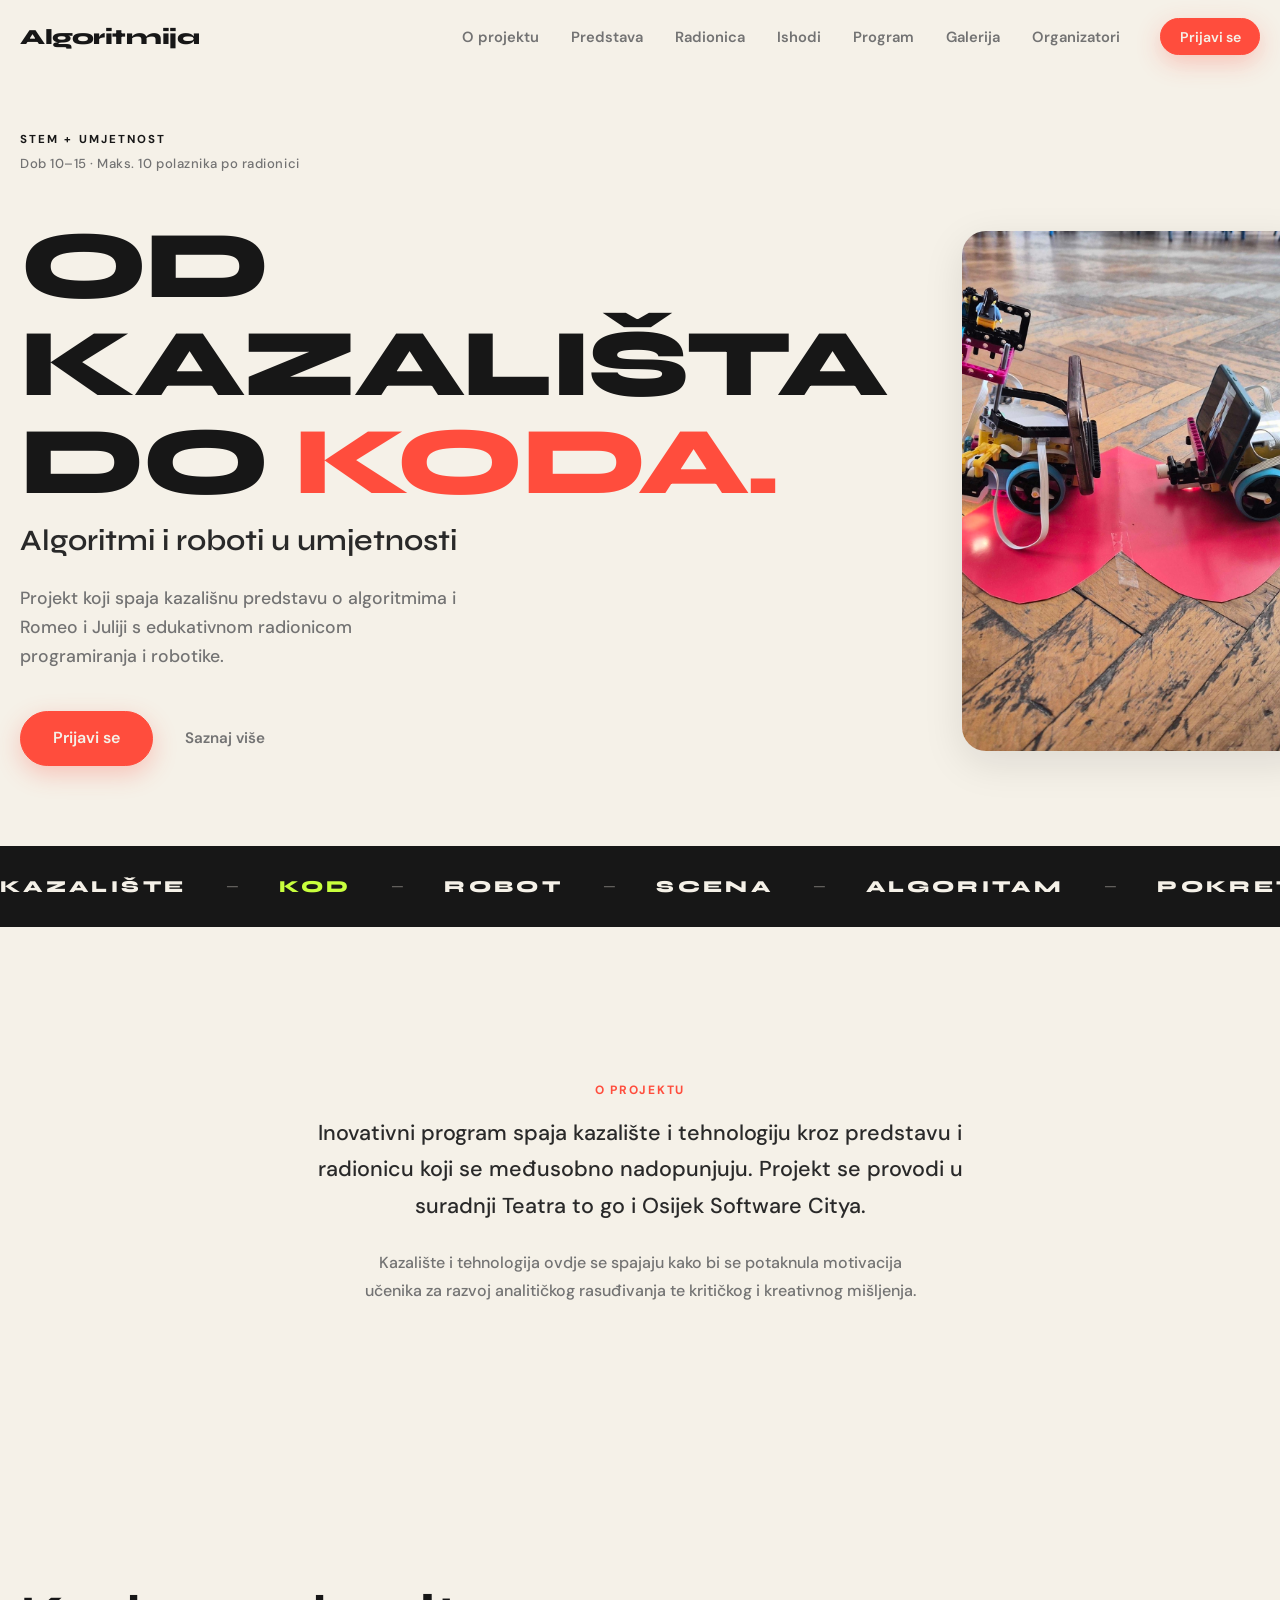
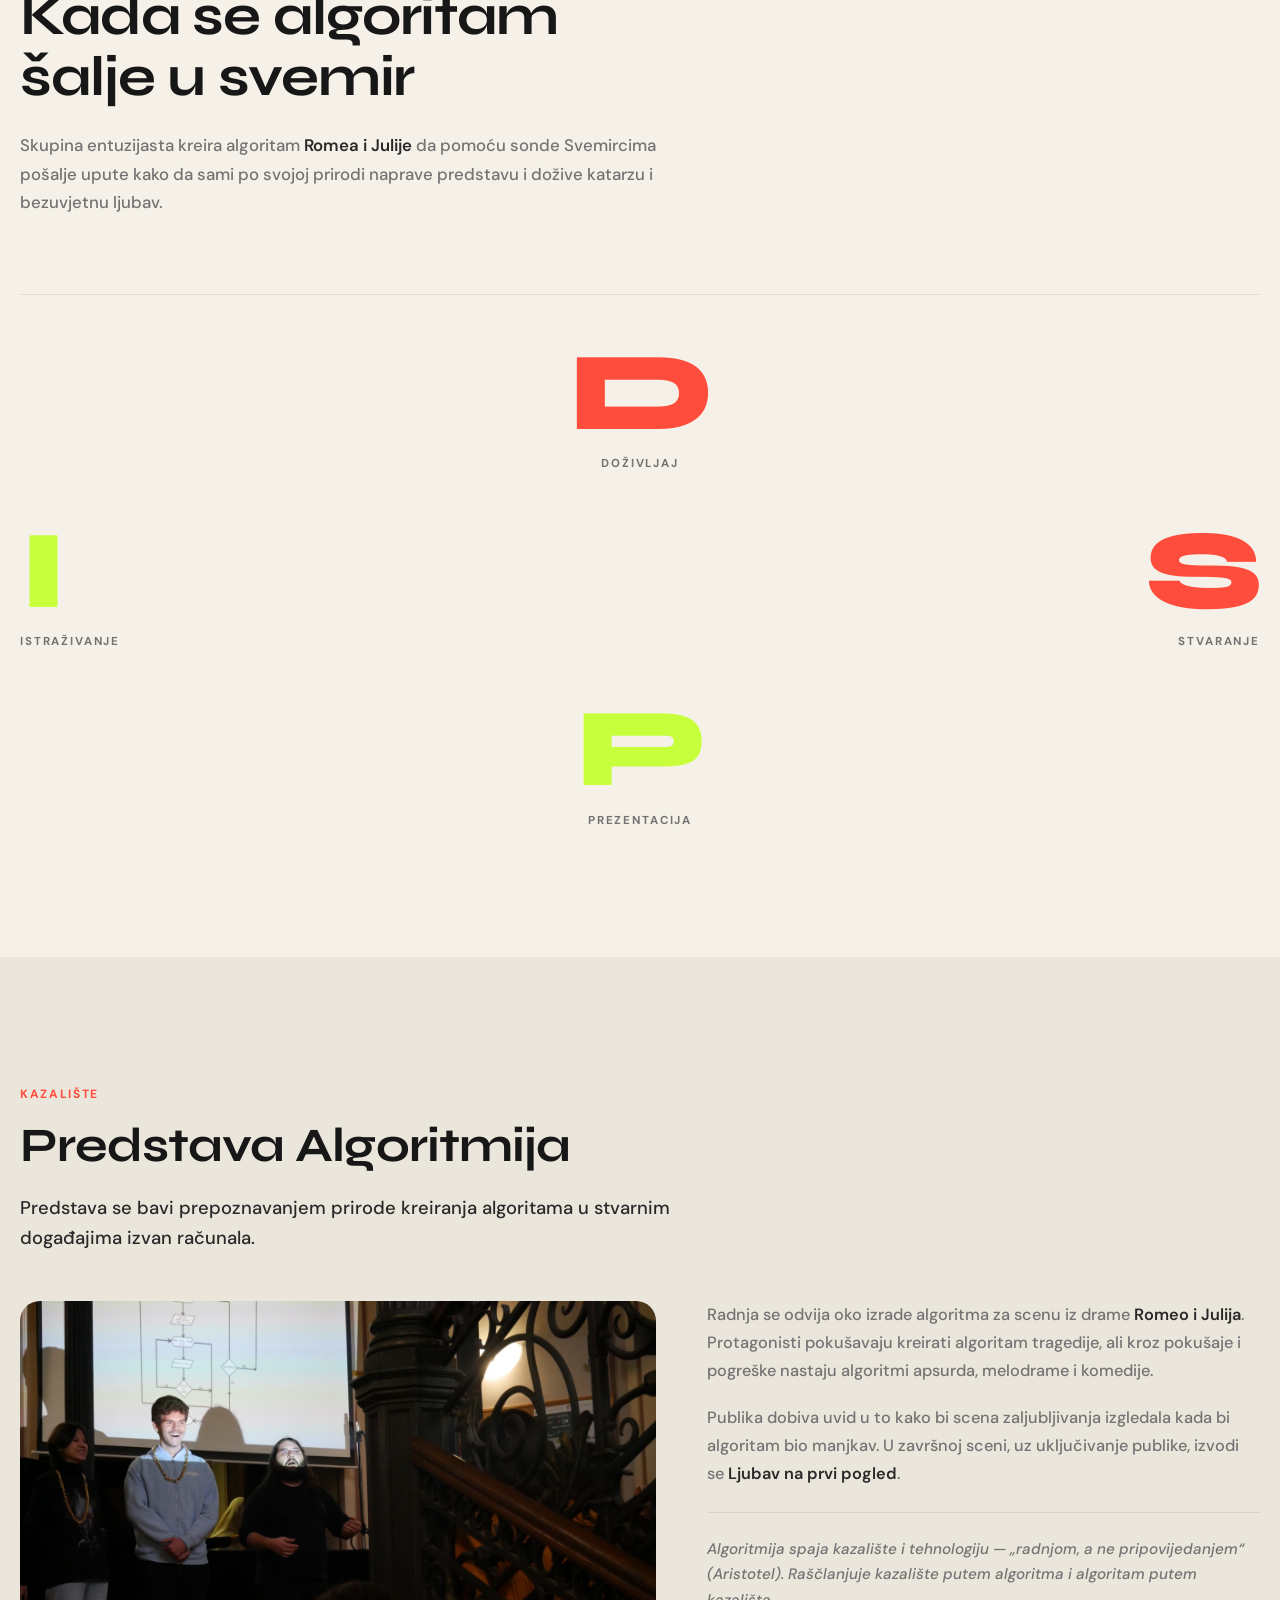
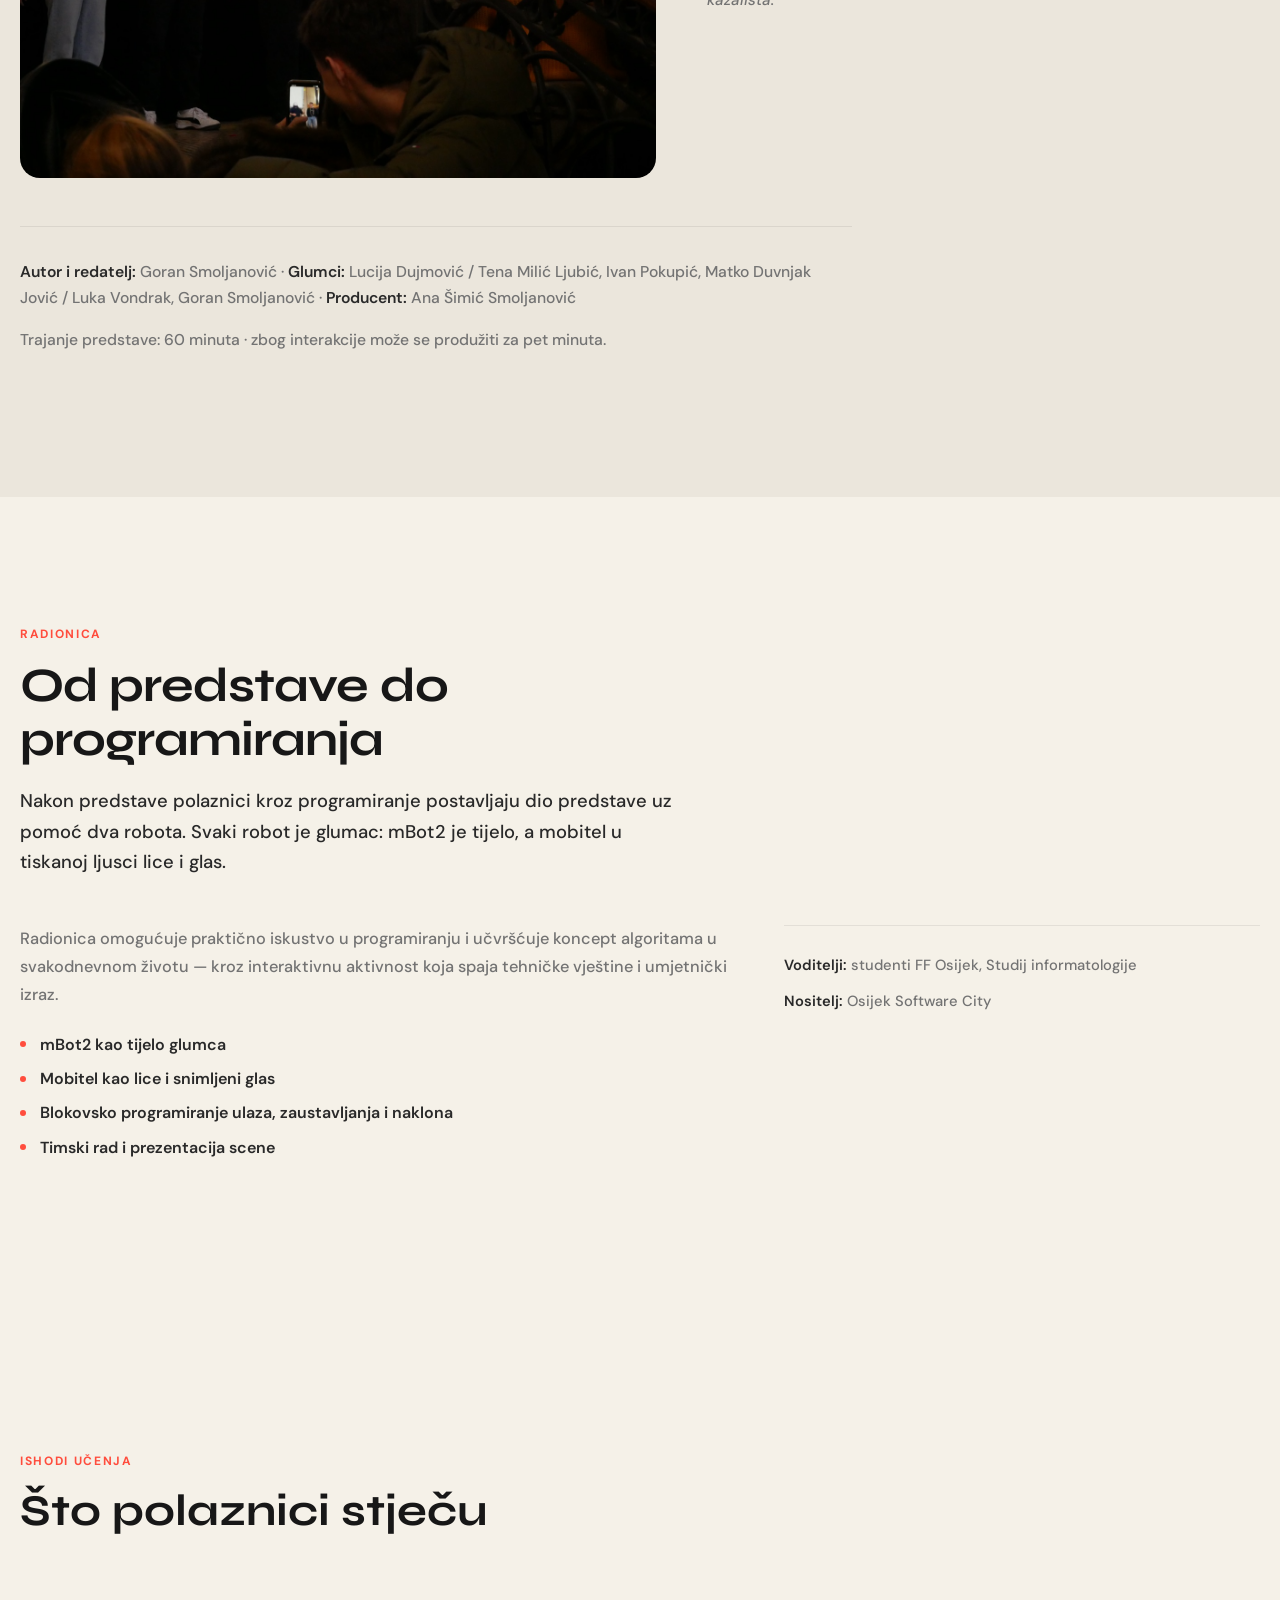
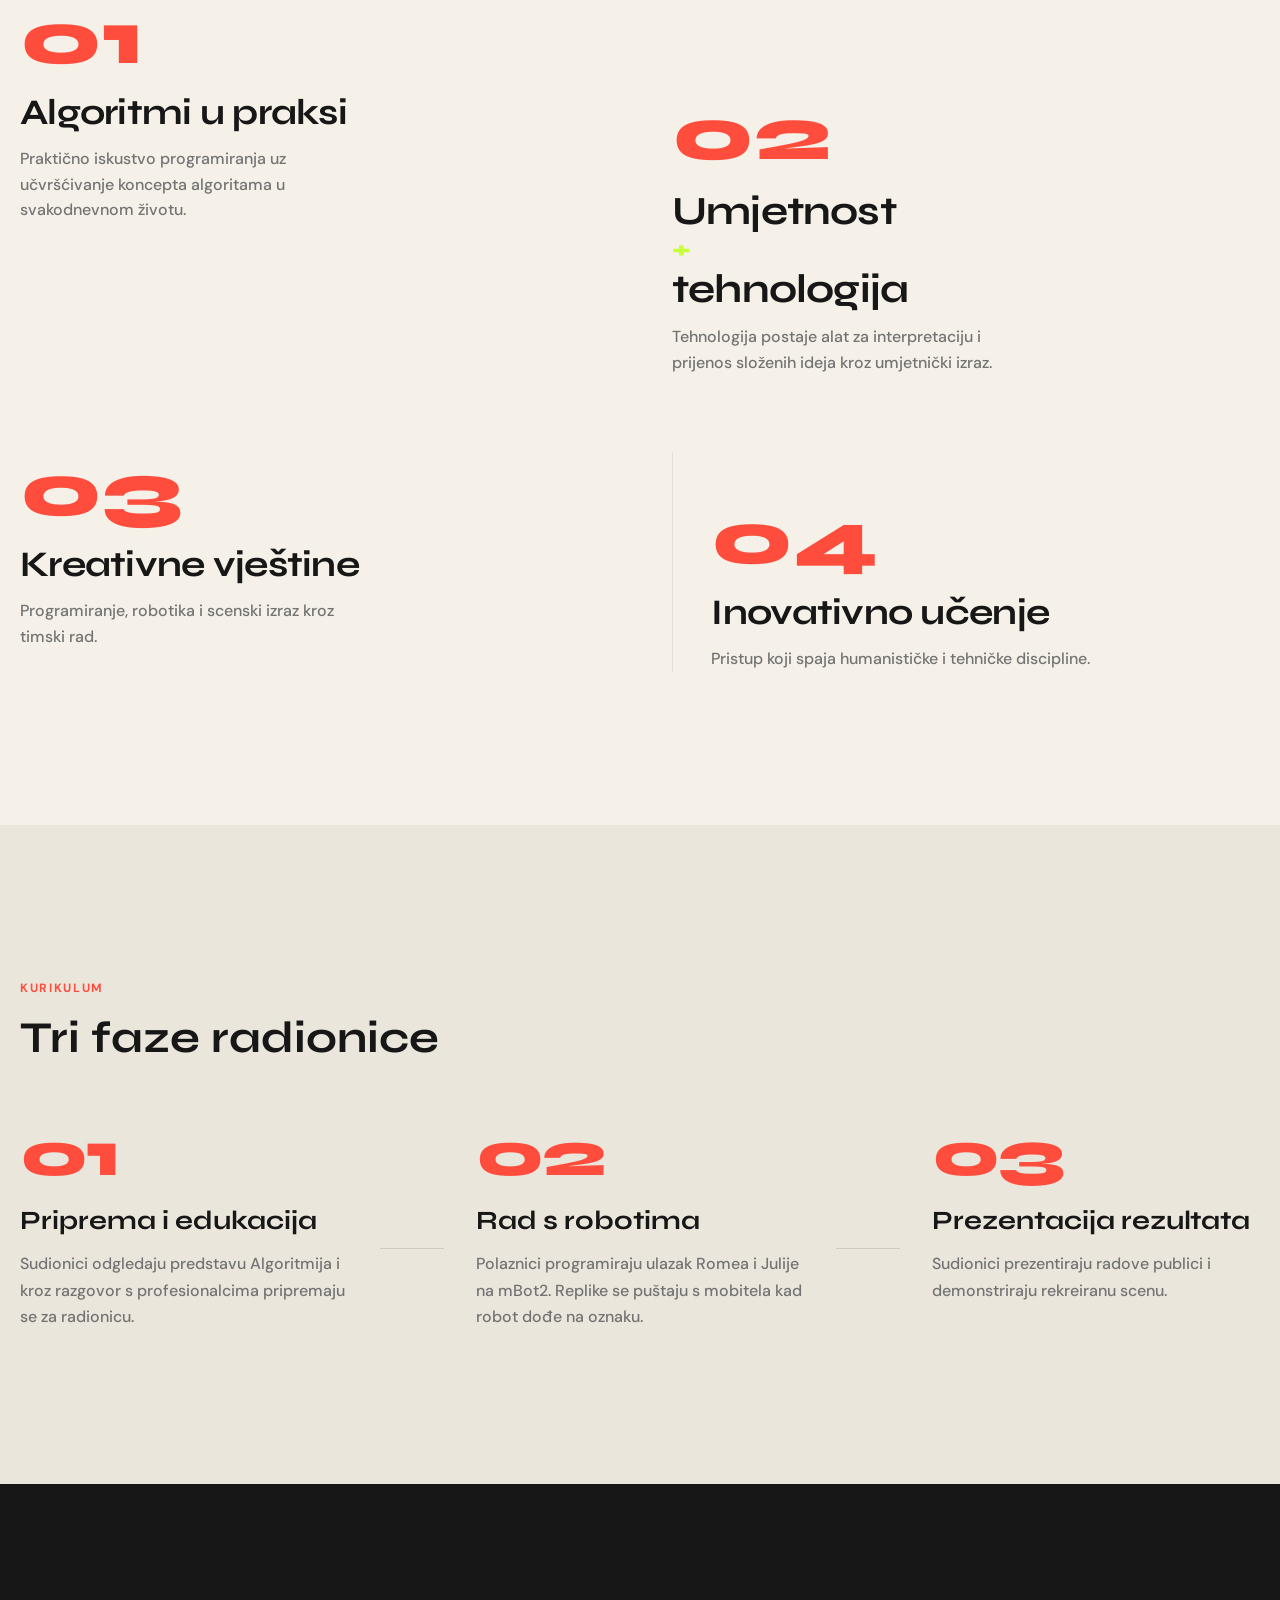
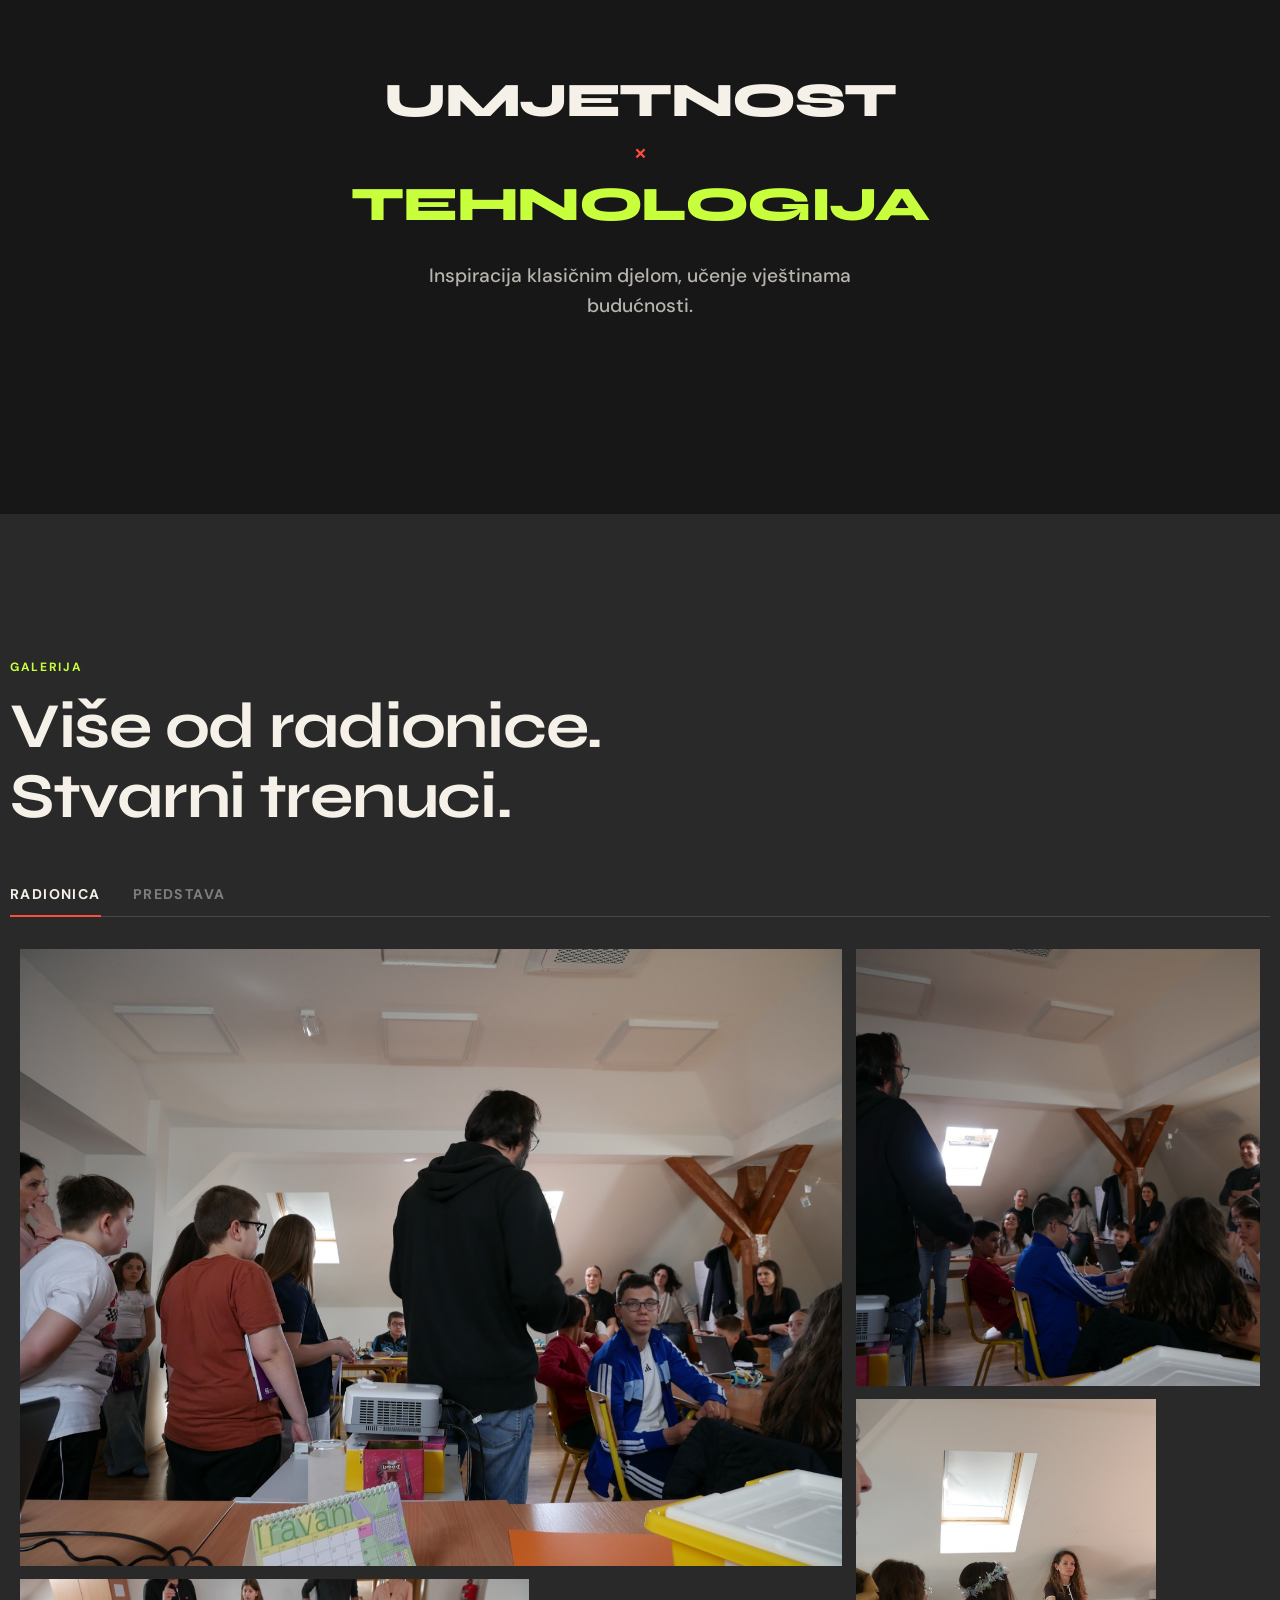
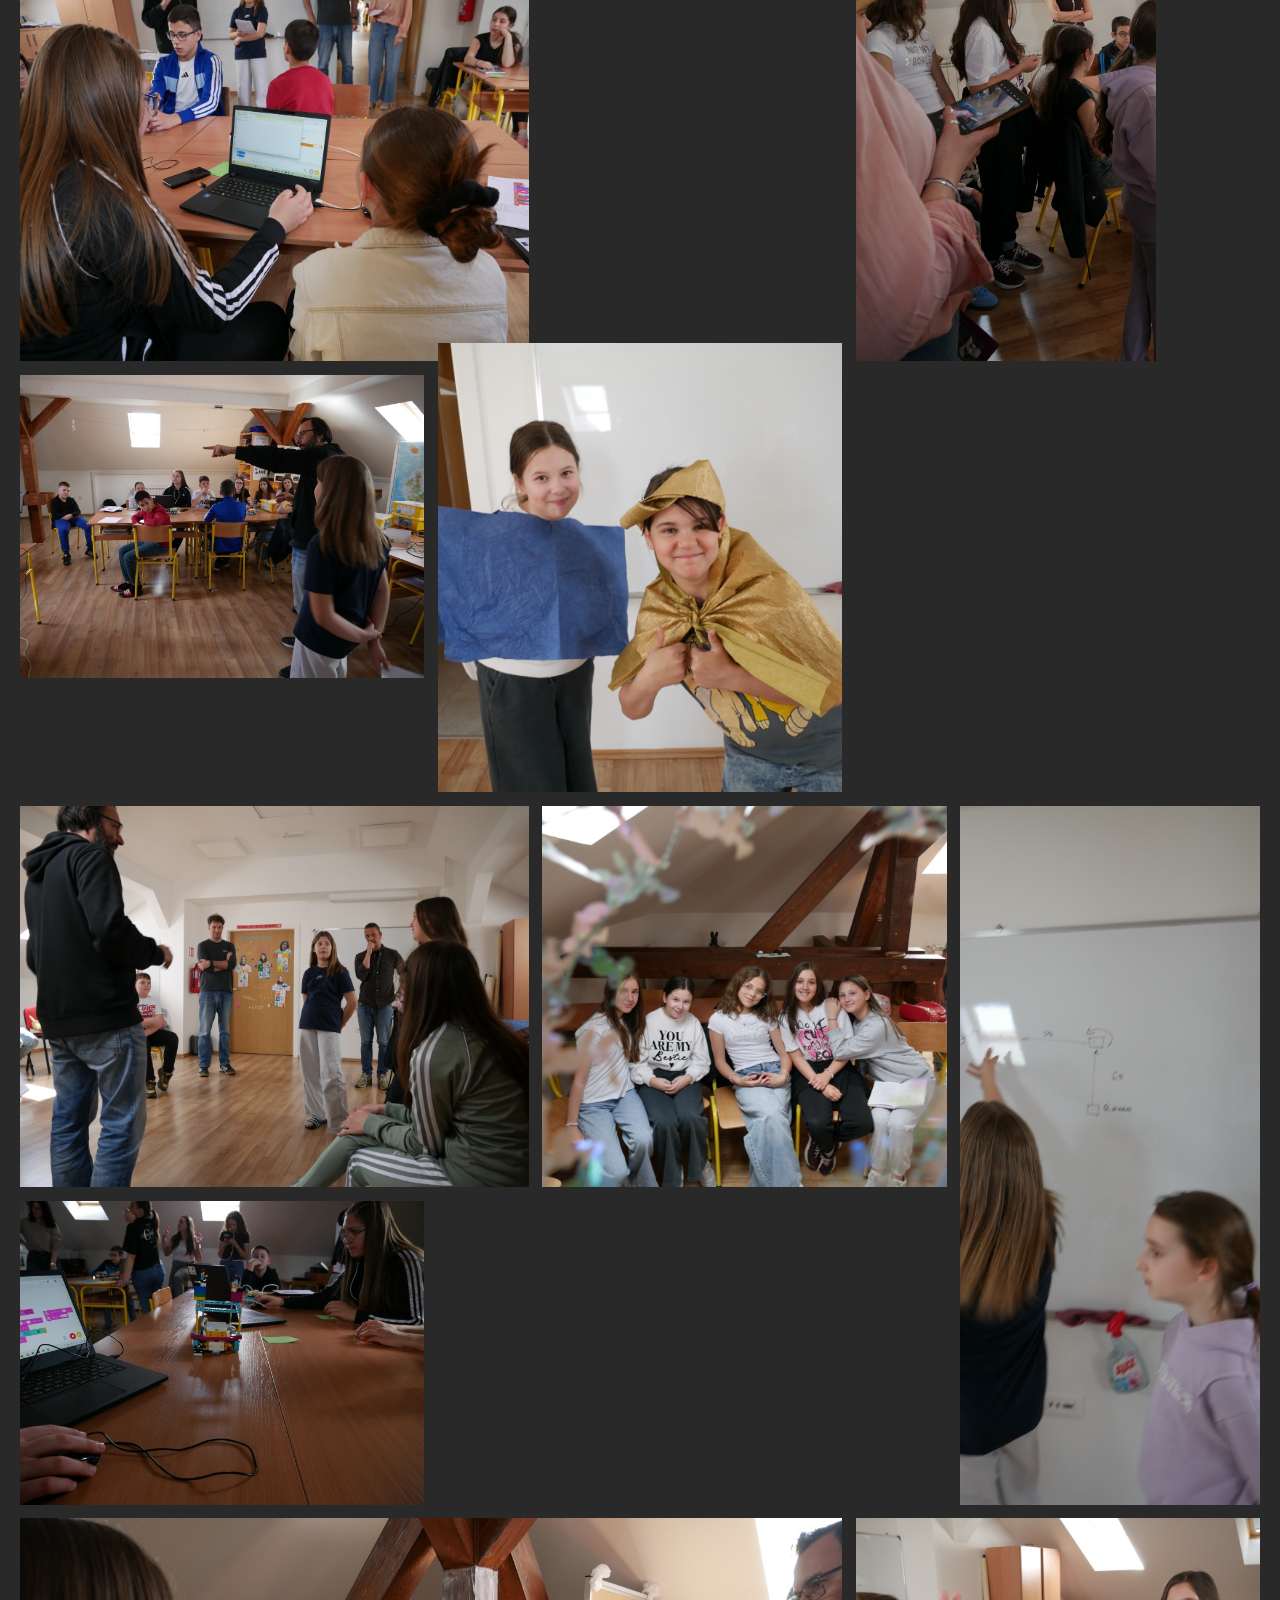
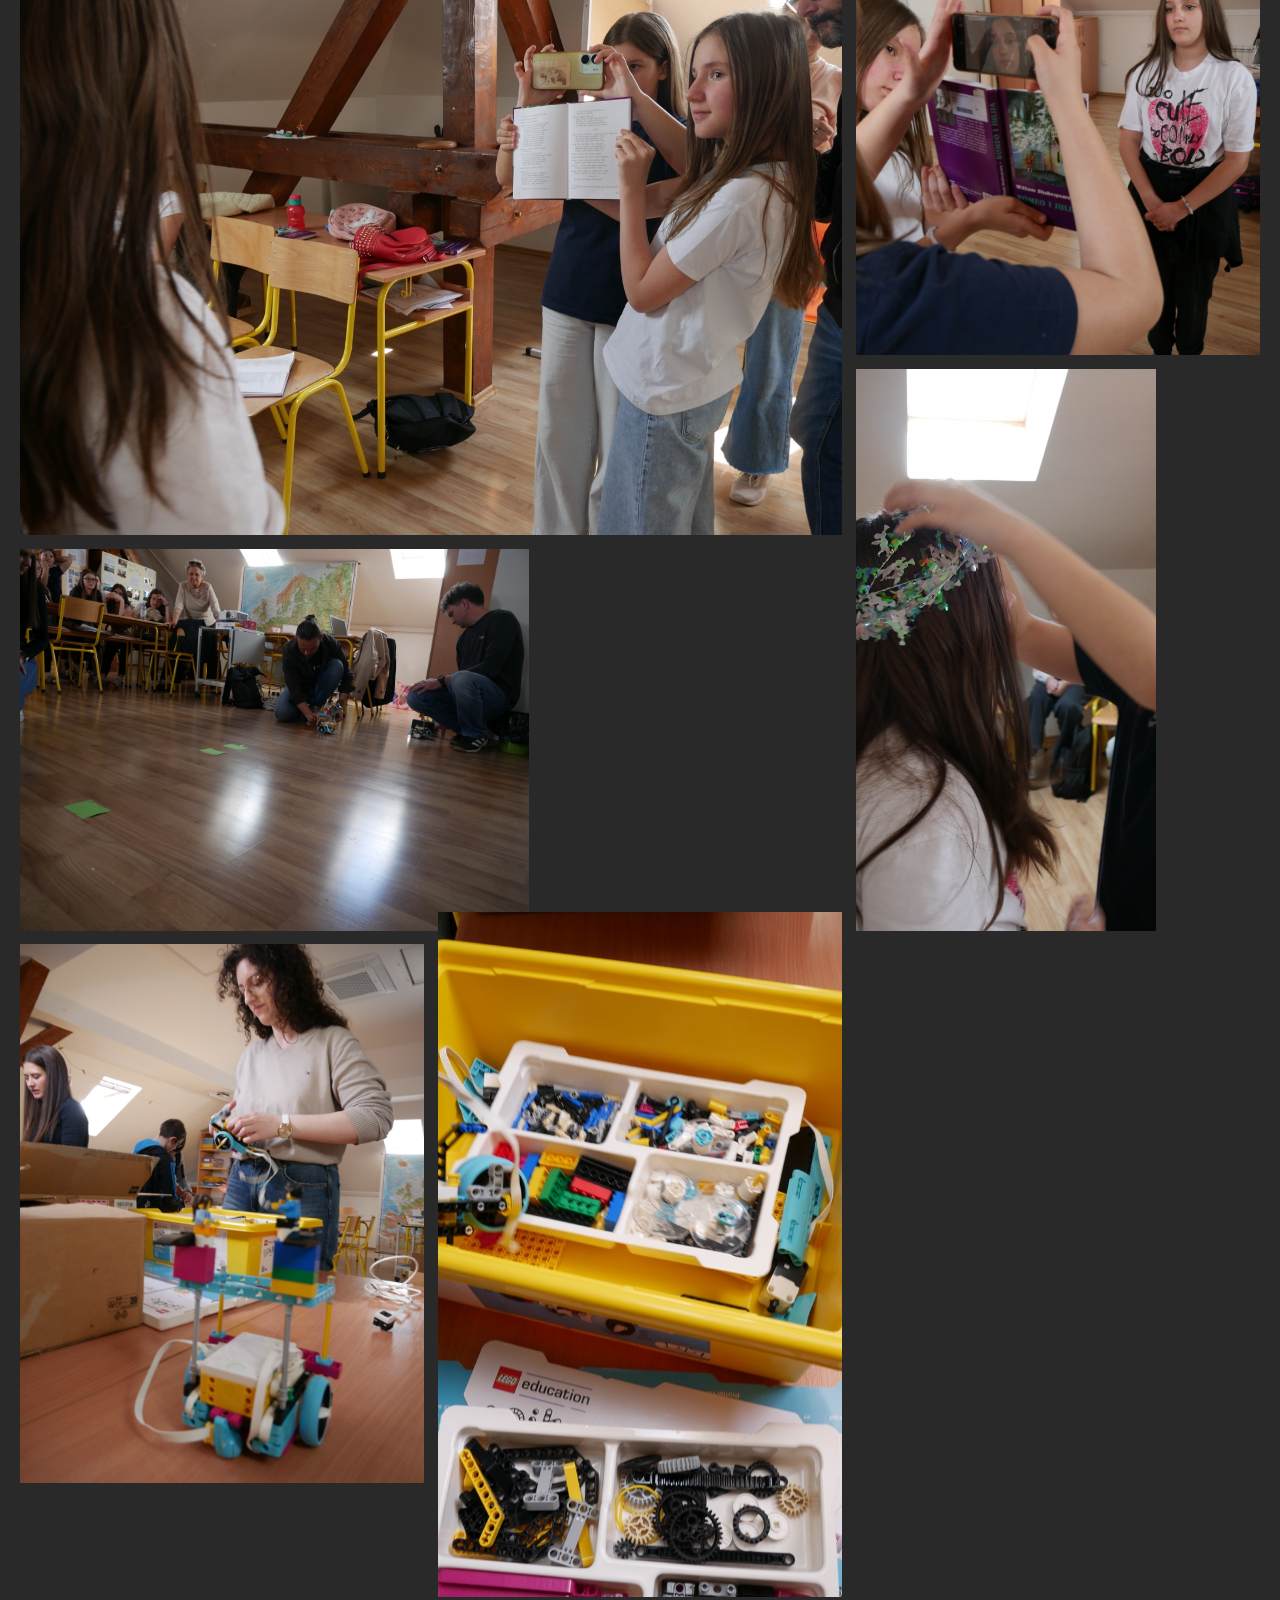
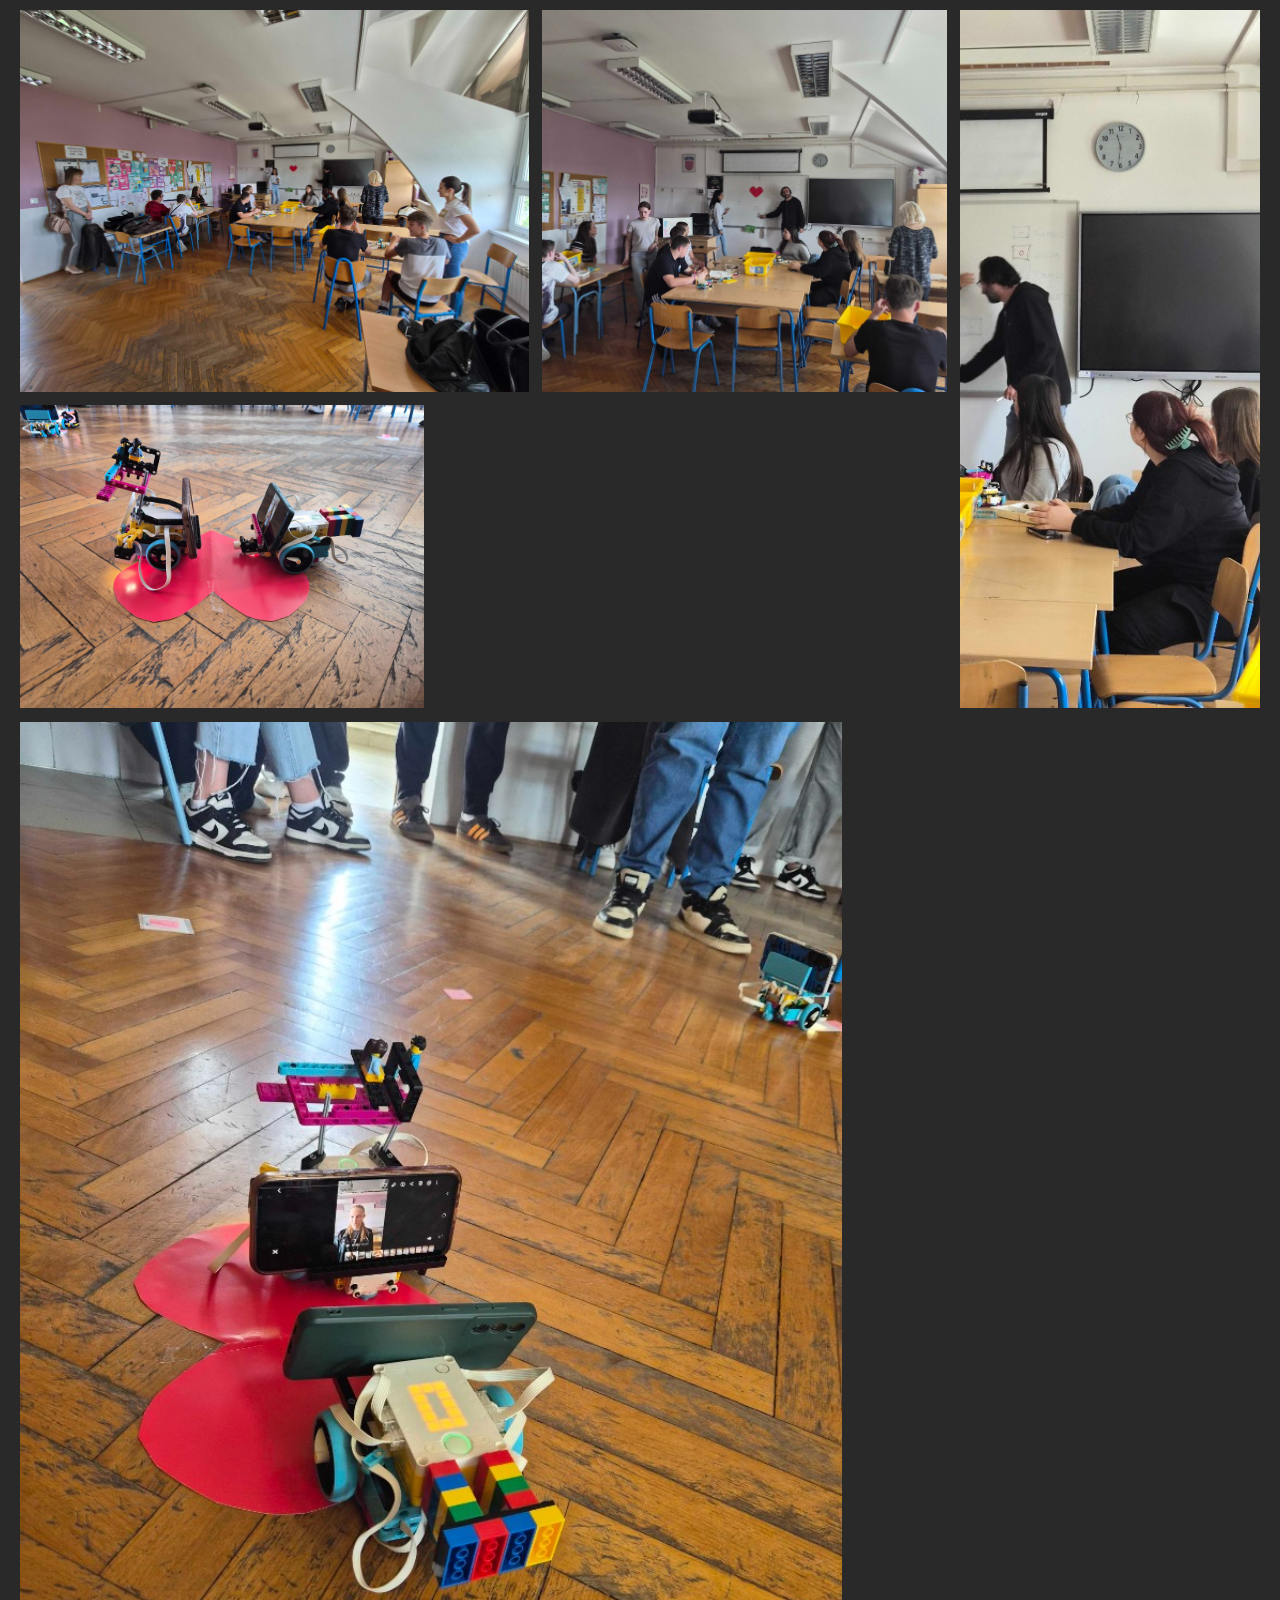
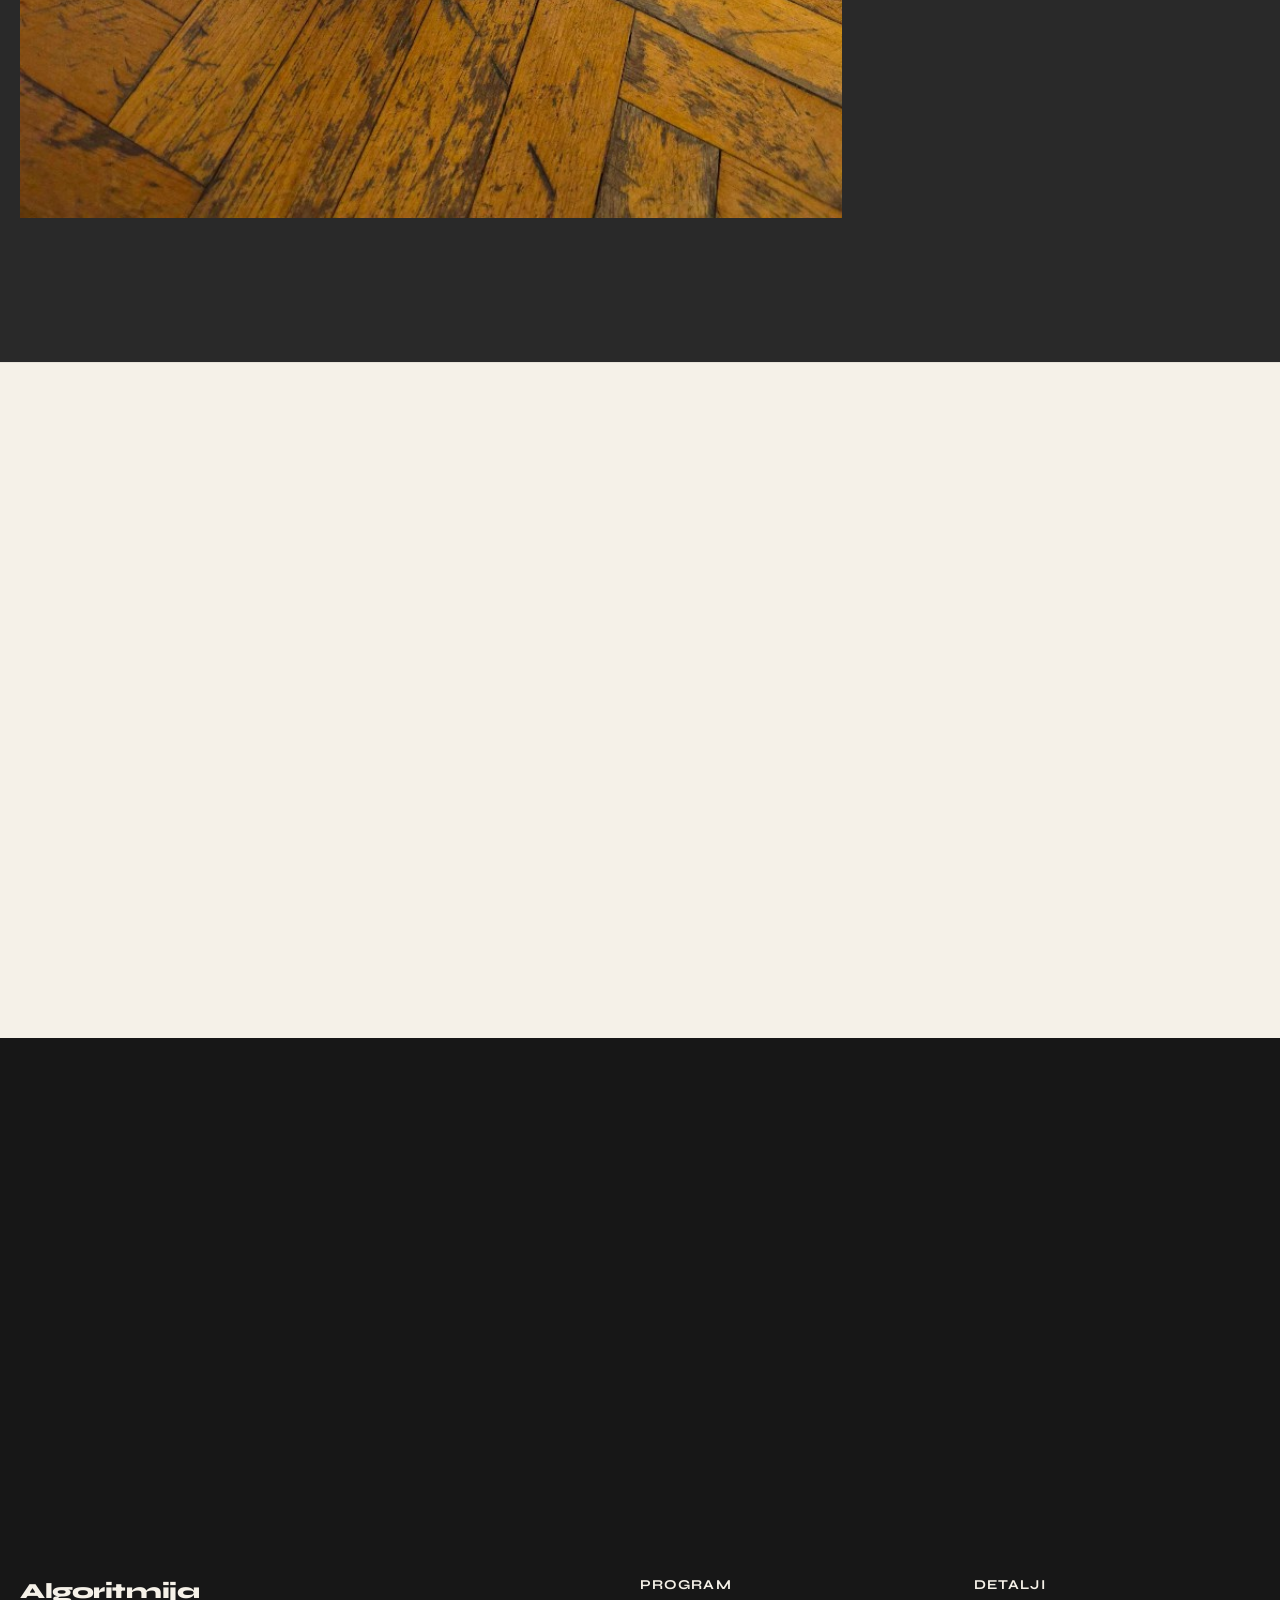
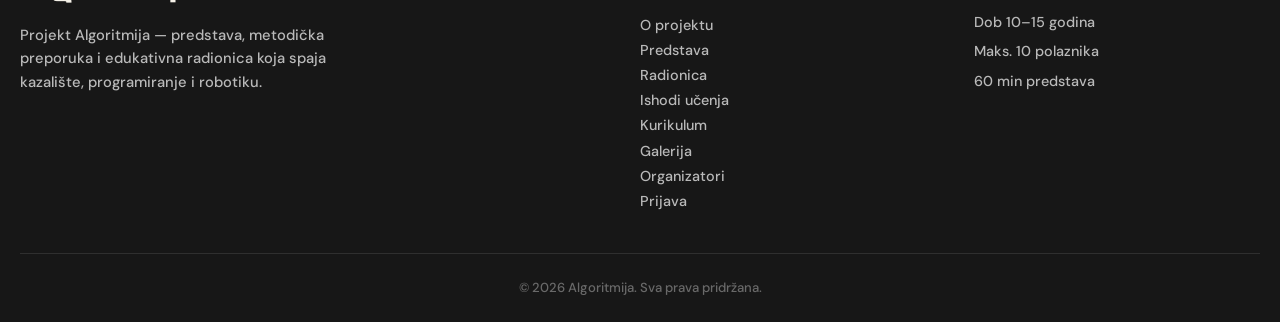
==== commit dd589cf1: "Describe the workshop actors as mBot2 plus a phone. Replace the LEGO Education wording so the site m" ====
--- a/index.html
+++ b/index.html
@@ -194,8 +194,8 @@
           <span class="section-kicker">Radionica</span>
           <h2 class="workshop-headline">Od predstave do programiranja</h2>
           <p class="workshop-lead">
-            Nakon predstave polaznici kroz programiranje postavljaju dio predstave uz pomoć dva robota
-            opremljena ljudskim izrazima lica i zvukom.
+            Nakon predstave polaznici kroz programiranje postavljaju dio predstave uz pomoć dva robota.
+            Svaki robot je glumac: mBot2 je tijelo, a mobitel u tiskanoj ljusci lice i glas.
           </p>
         </div>
         <div class="workshop-split reveal">
@@ -206,9 +206,10 @@
               i umjetnički izraz.
             </p>
             <ul class="workshop-list">
-              <li>LEGO Education roboti</li>
-              <li>Blokovsko programiranje</li>
-              <li>Timski rad i prezentacija rada</li>
+              <li>mBot2 kao tijelo glumca</li>
+              <li>Mobitel kao lice i snimljeni glas</li>
+              <li>Blokovsko programiranje ulaza, zaustavljanja i naklona</li>
+              <li>Timski rad i prezentacija scene</li>
             </ul>
           </div>
           <div class="workshop-aside">
@@ -273,7 +274,7 @@
             <span class="phase-num">02</span>
             <div class="phase-content">
               <h3>Rad s robotima</h3>
-              <p>Polaznici programiraju dio predstave uz LEGO Education robote s izrazima lica i zvukom.</p>
+              <p>Polaznici programiraju ulazak Romea i Julije na mBot2. Replike se puštaju s mobitela kad robot dođe na oznaku.</p>
             </div>
           </article>
           <div class="phase-connector" aria-hidden="true"></div>
--- a/css/style.css
+++ b/css/style.css
@@ -1098,7 +1098,11 @@
 }
 
 @media (max-width: 768px) {
-  .container { width: min(96rem, 100% - 1.5rem); }
+  .container {
+    width: 100%;
+    max-width: 100%;
+    padding-inline: 1.25rem;
+  }
 
   /* Nav — minimalan */
   .nav { padding: 0.75rem 0; gap: 1rem; }
@@ -1144,7 +1148,11 @@
     flex-direction: column;
     gap: 1.75rem;
   }
-  .hero-copy { order: 1; }
+  .hero-copy {
+    order: 1;
+    min-width: 0;
+    max-width: 100%;
+  }
   .hero-visual { order: 3; }
   .hero-meta { margin-bottom: 1rem; }
   .hero-meta-primary { font-size: 0.65rem; letter-spacing: 0.16em; }
@@ -1157,12 +1165,13 @@
     color: var(--gray-light);
   }
   .hero-title {
-    font-size: clamp(1.75rem, 8.5vw, 2.75rem);
+    font-size: clamp(1.25rem, calc((100vw - 2.5rem) / 9.5), 2.25rem);
     margin-bottom: 0.65rem;
-    line-height: 1.08;
+    line-height: 1.1;
     letter-spacing: -0.02em;
   }
   .hero-title-line {
+    display: block;
     white-space: nowrap;
   }
   .hero-subtitle {
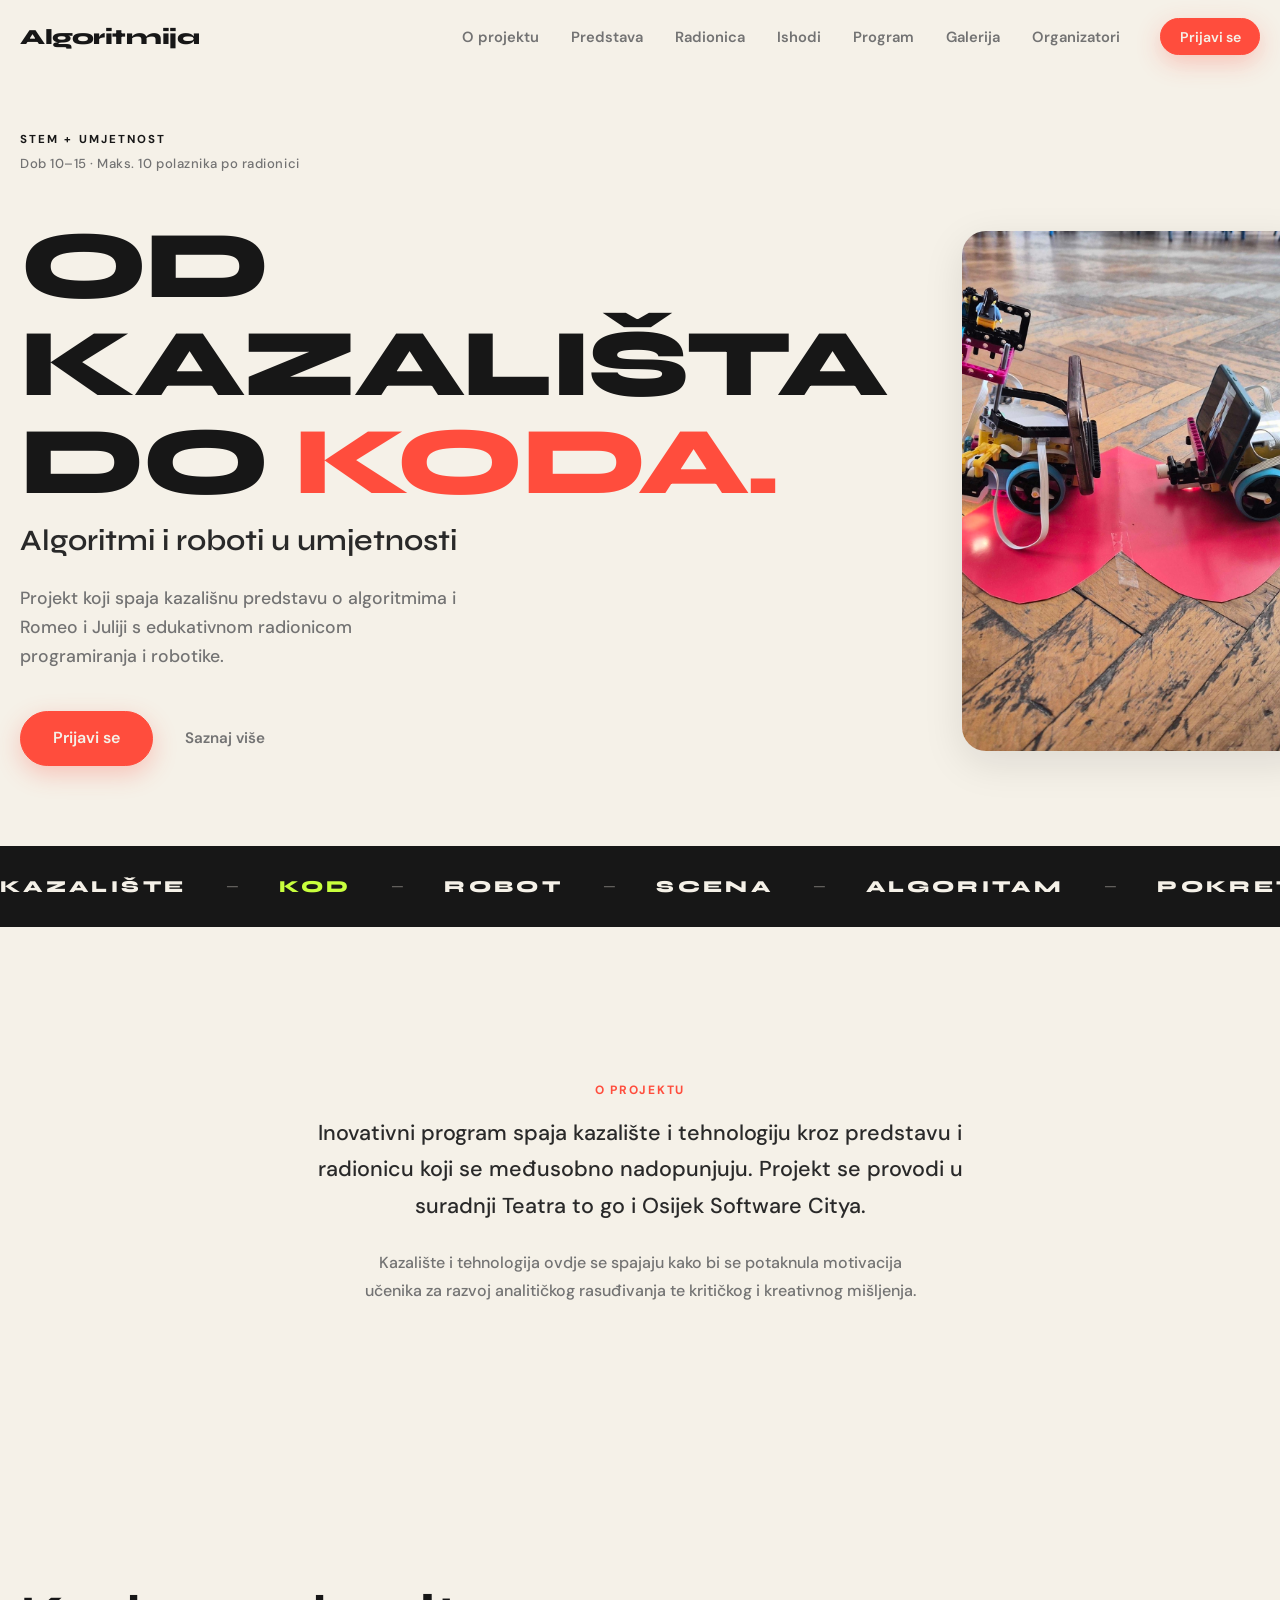
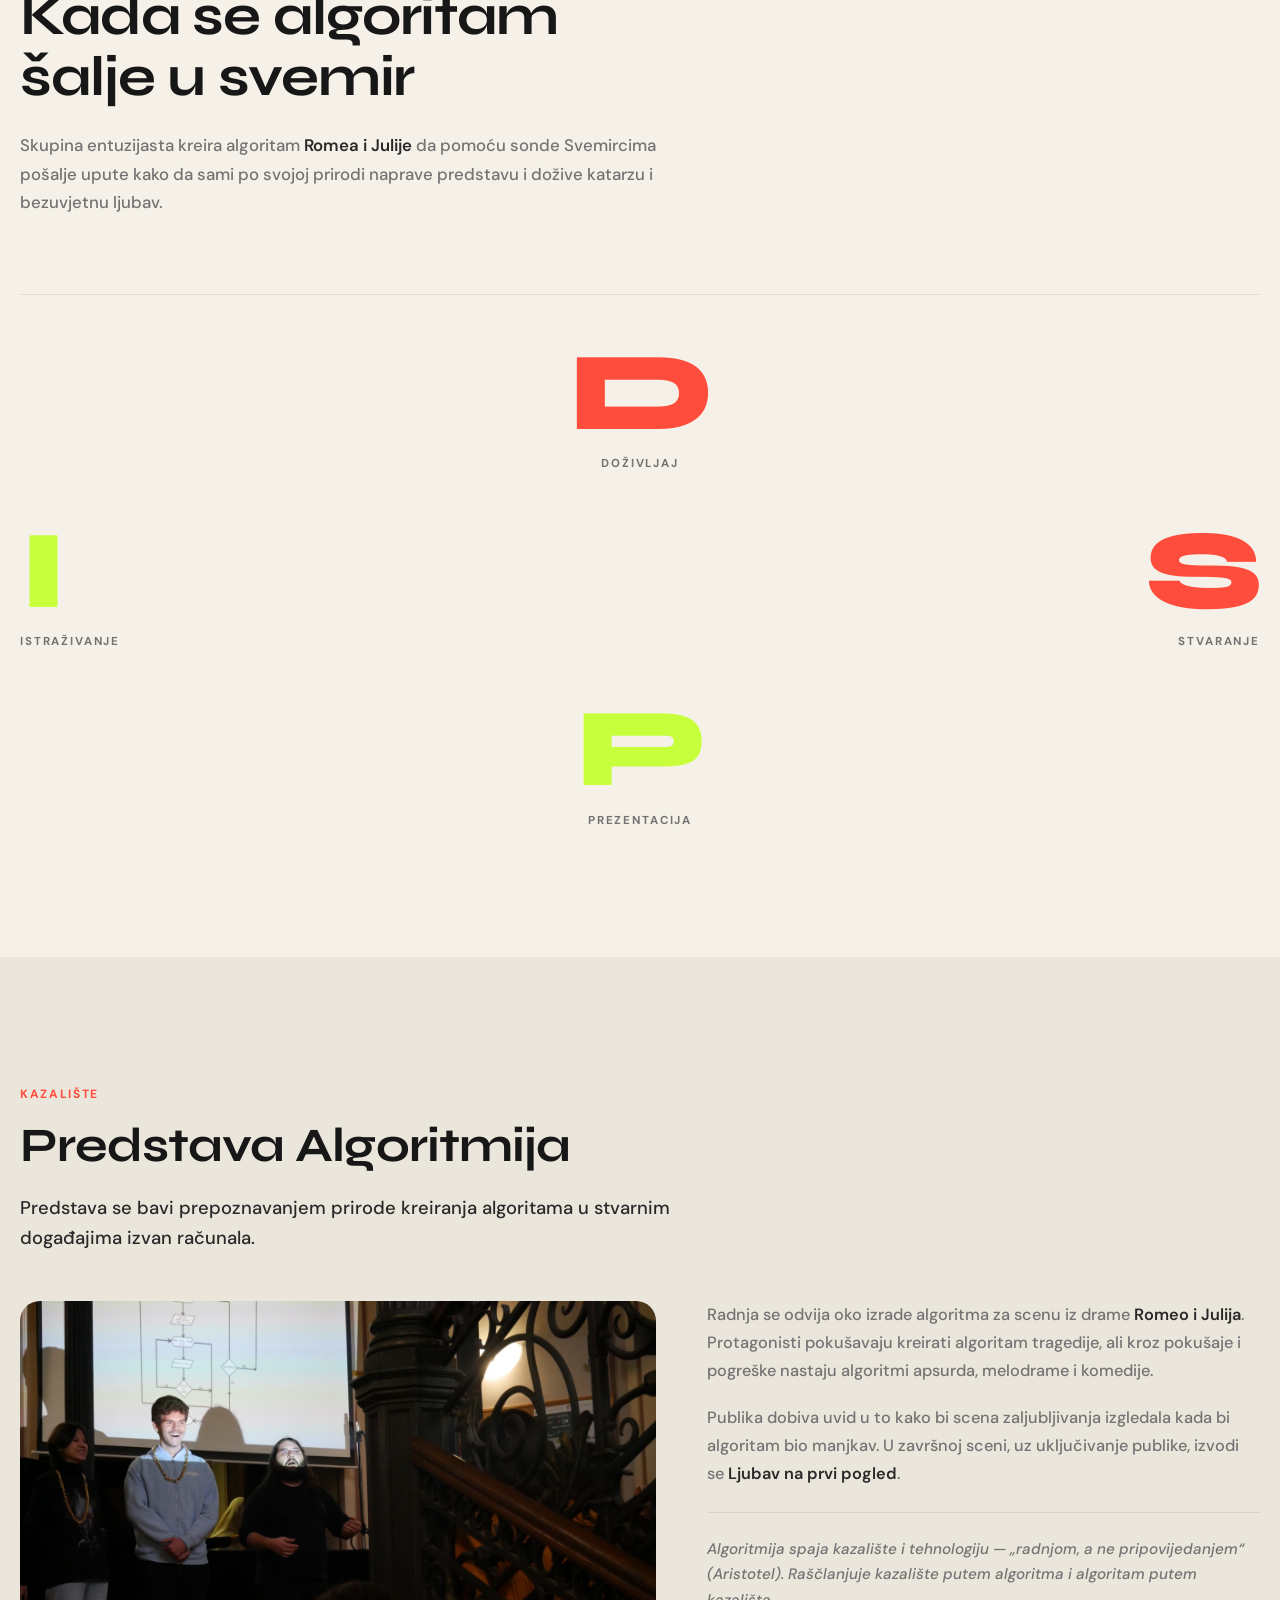
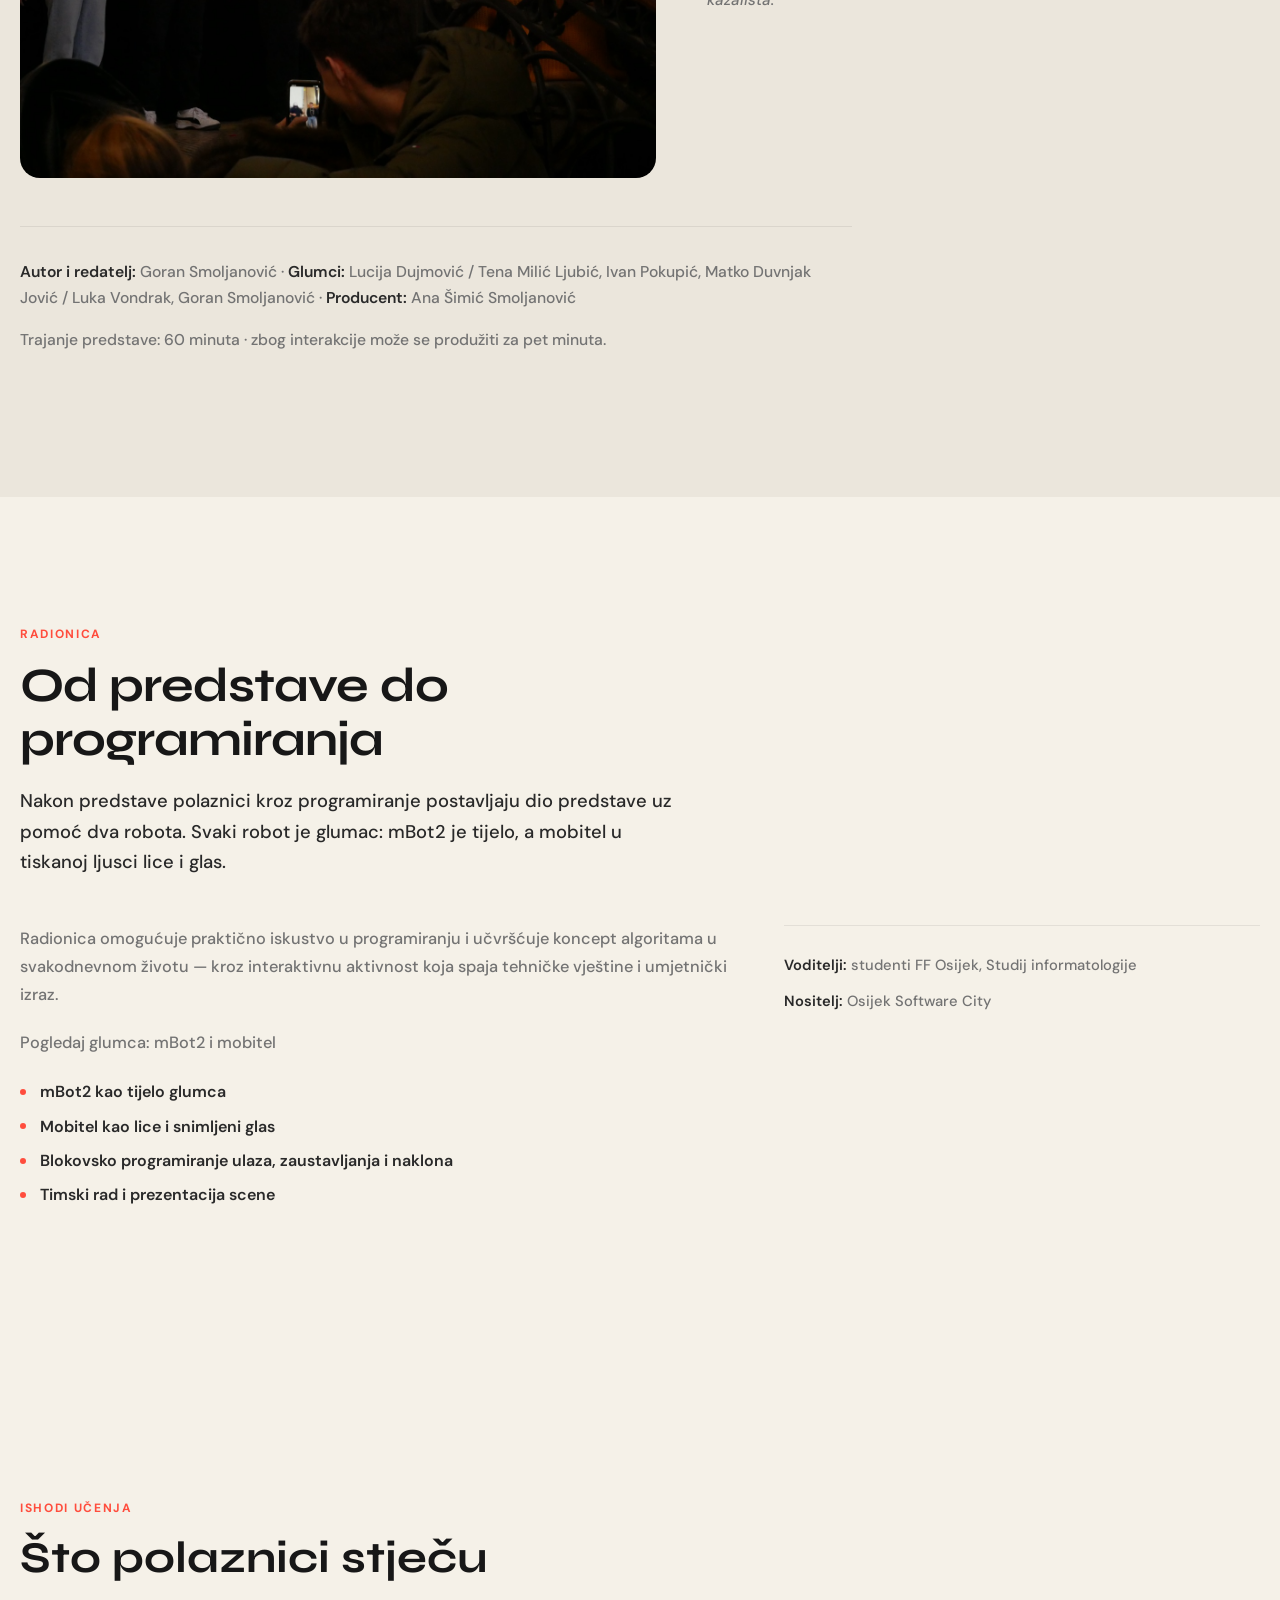
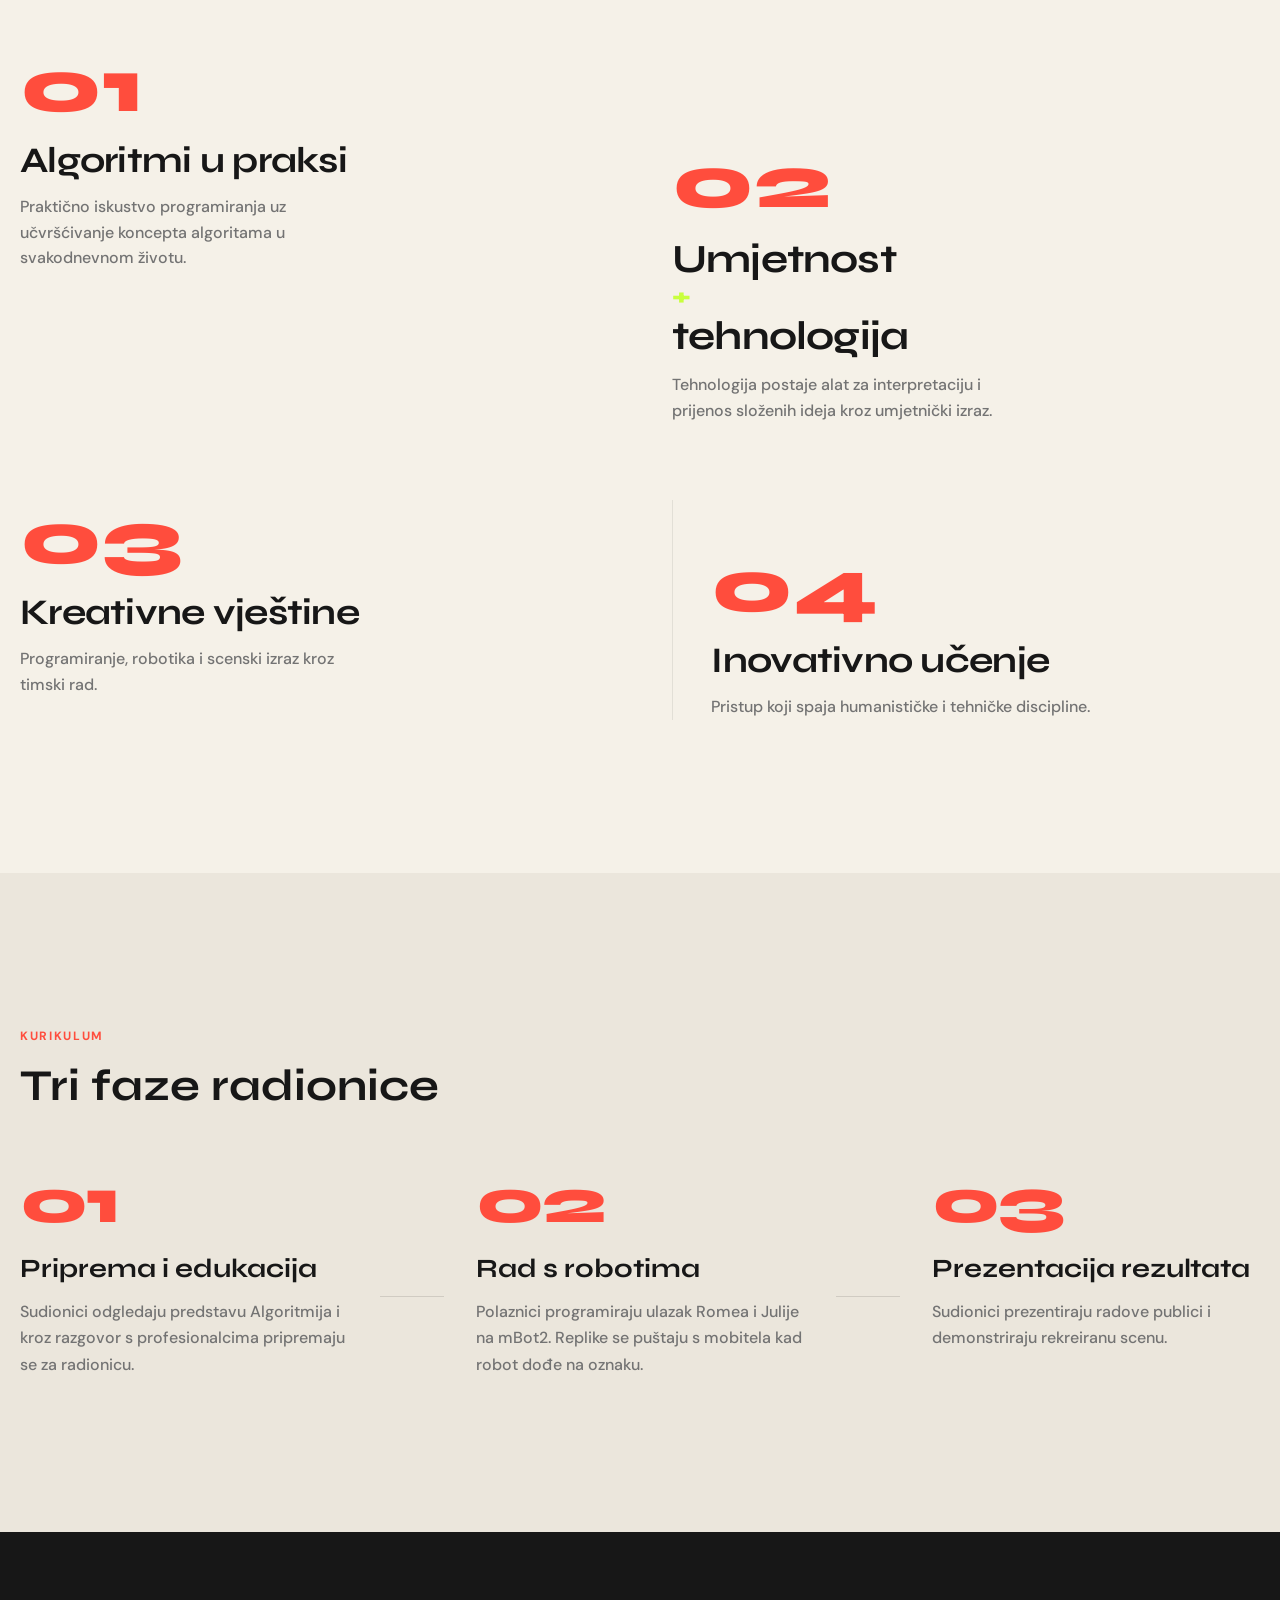
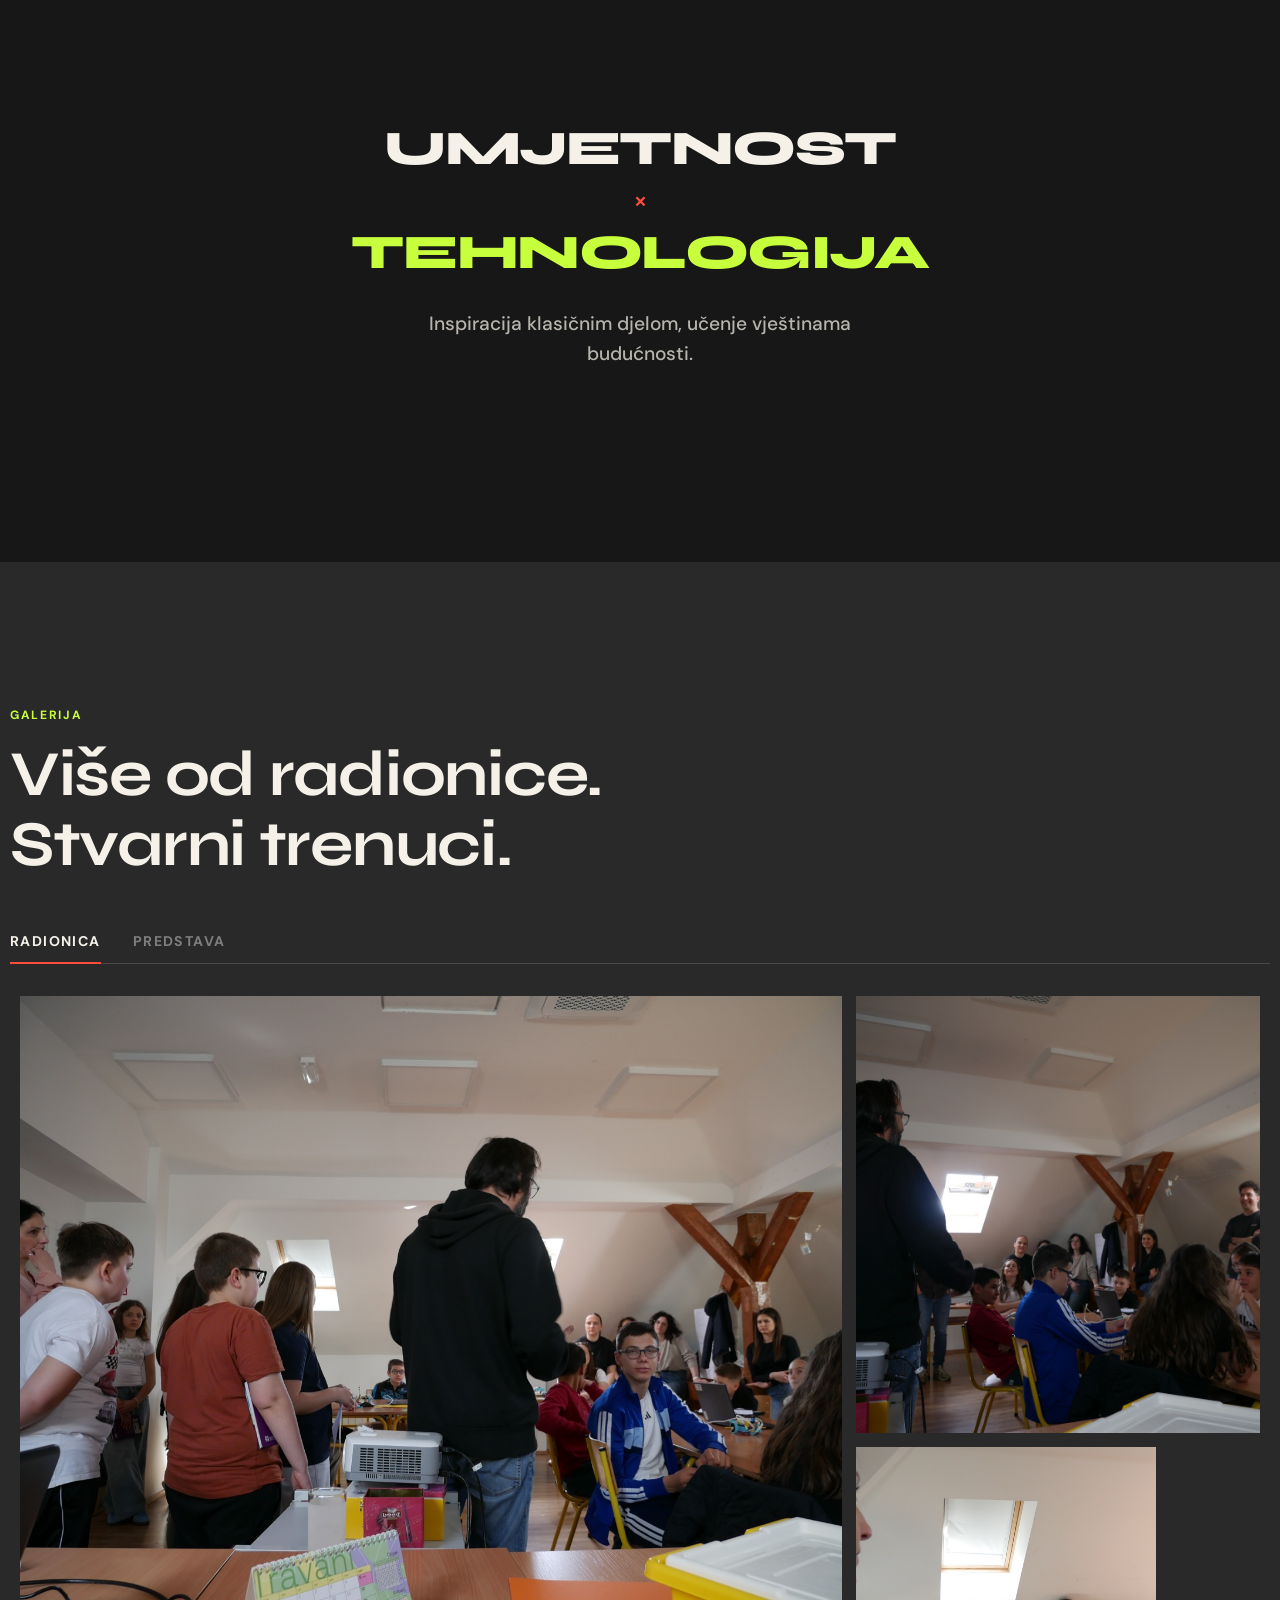
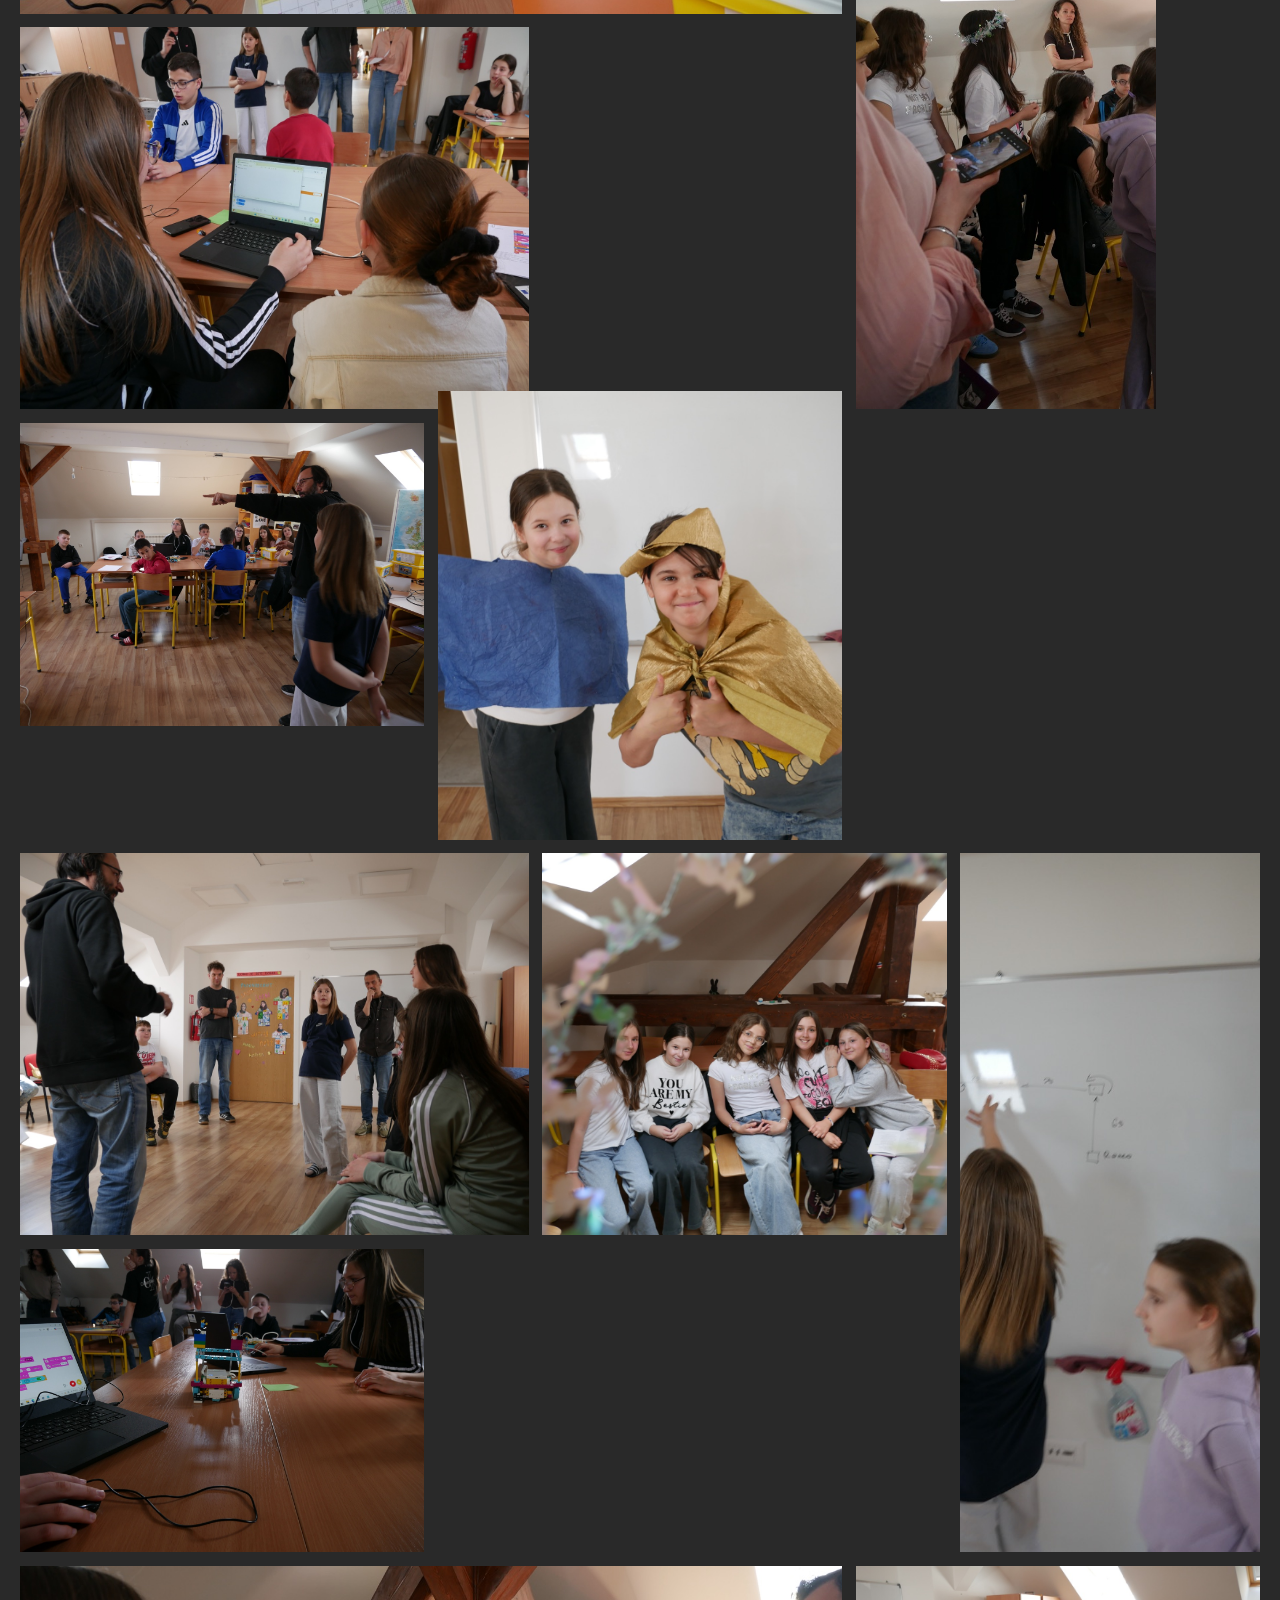
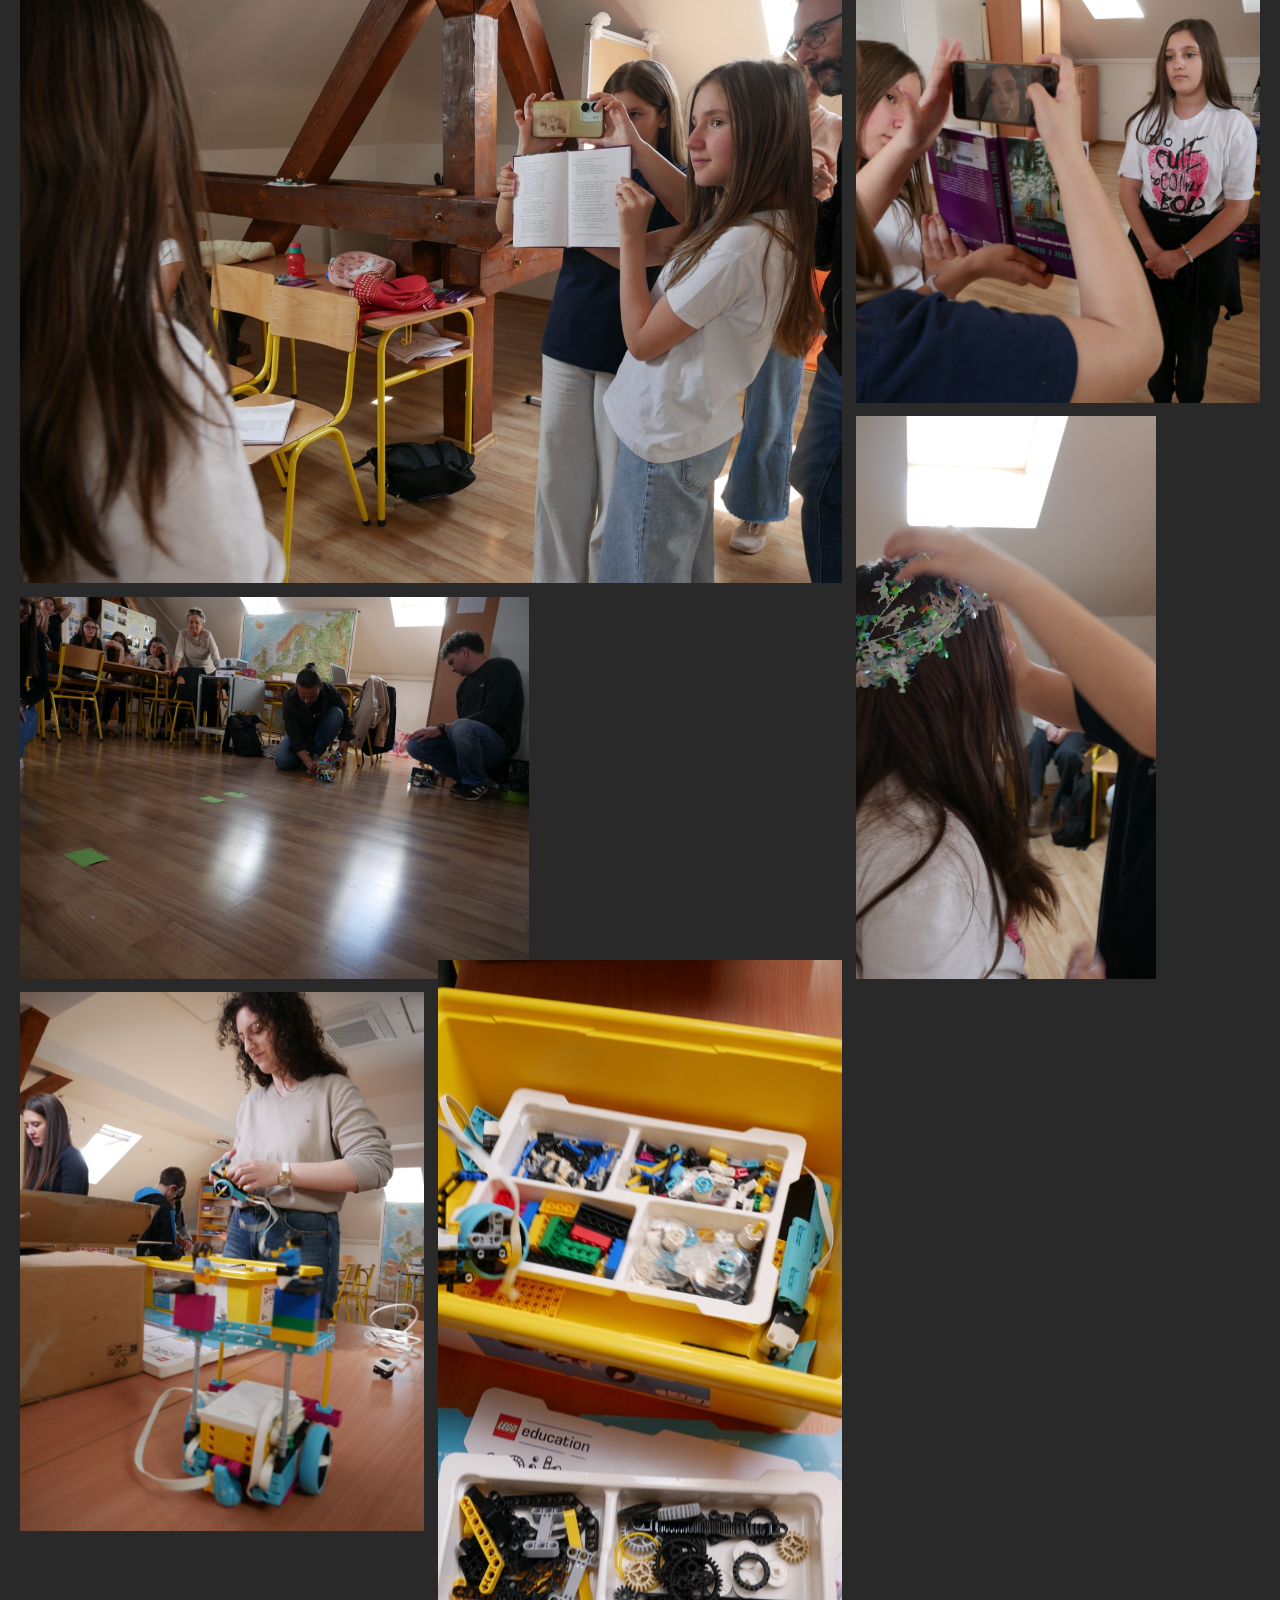
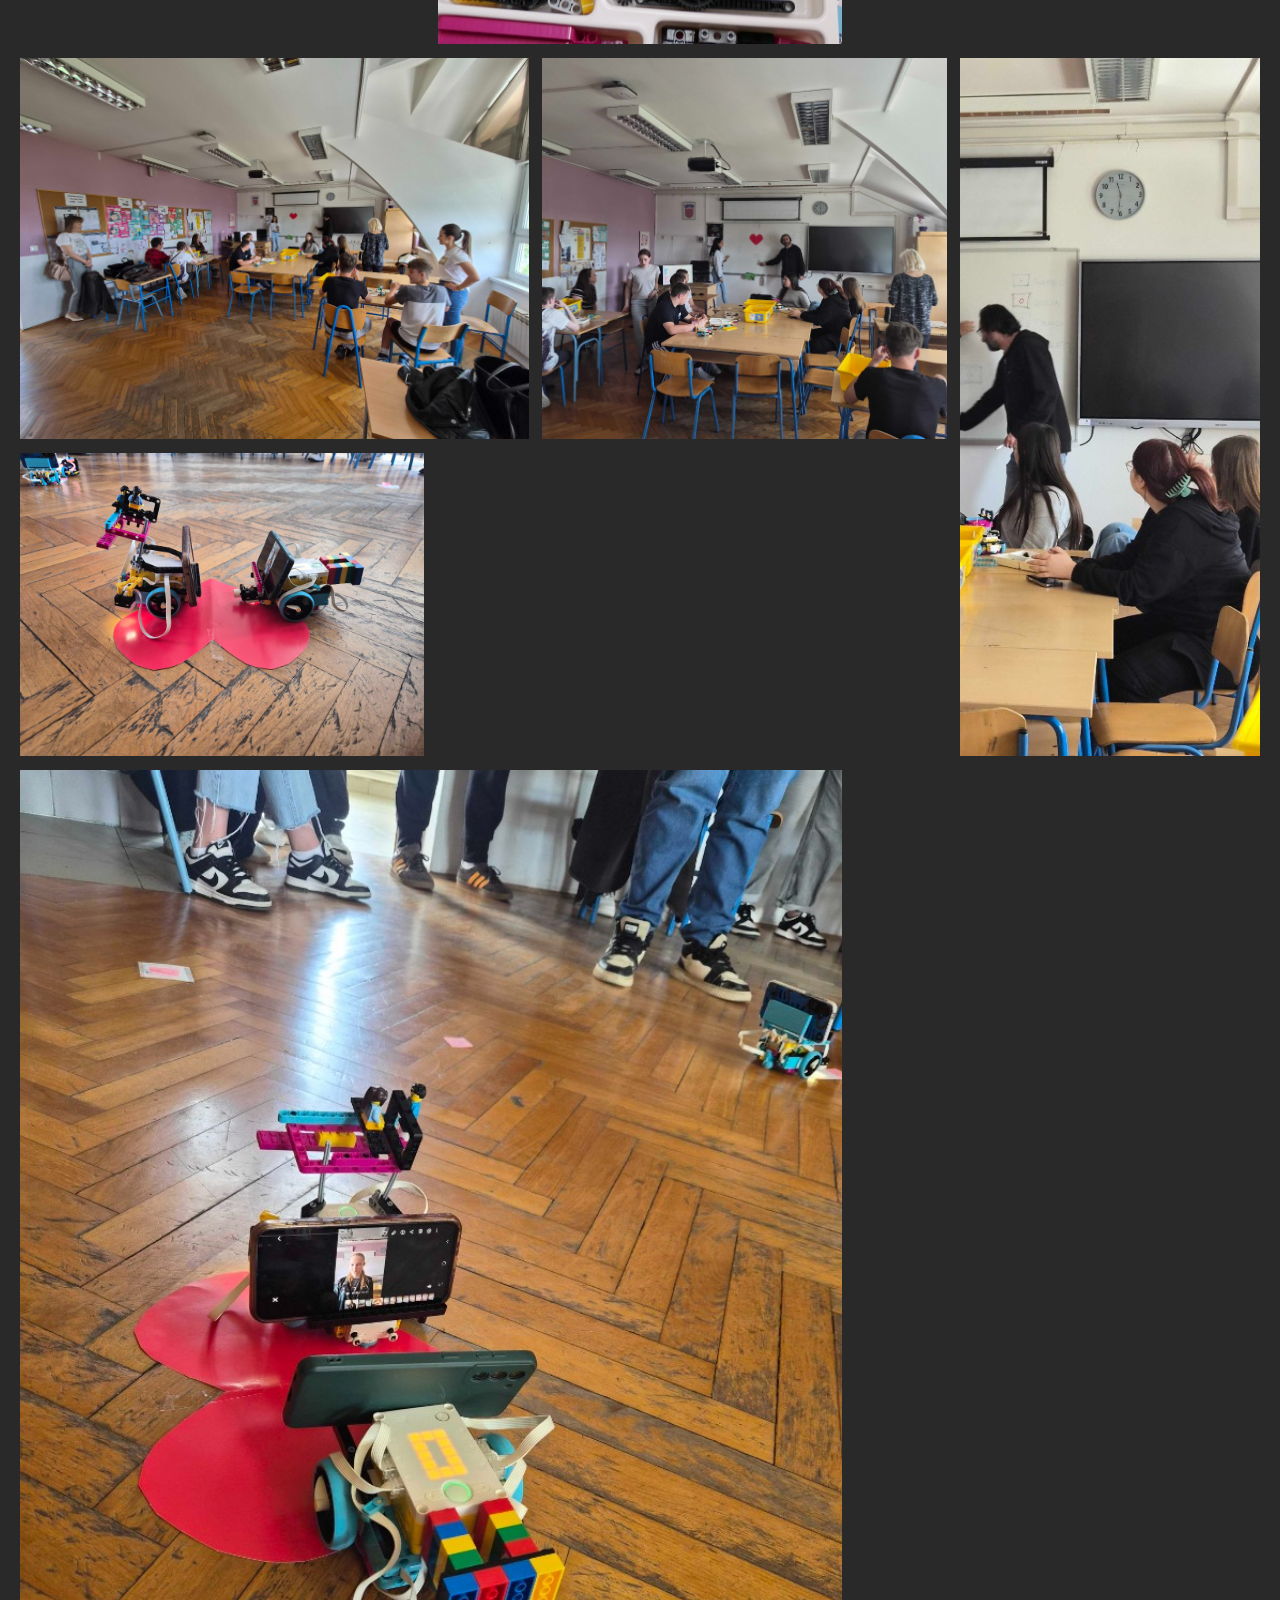
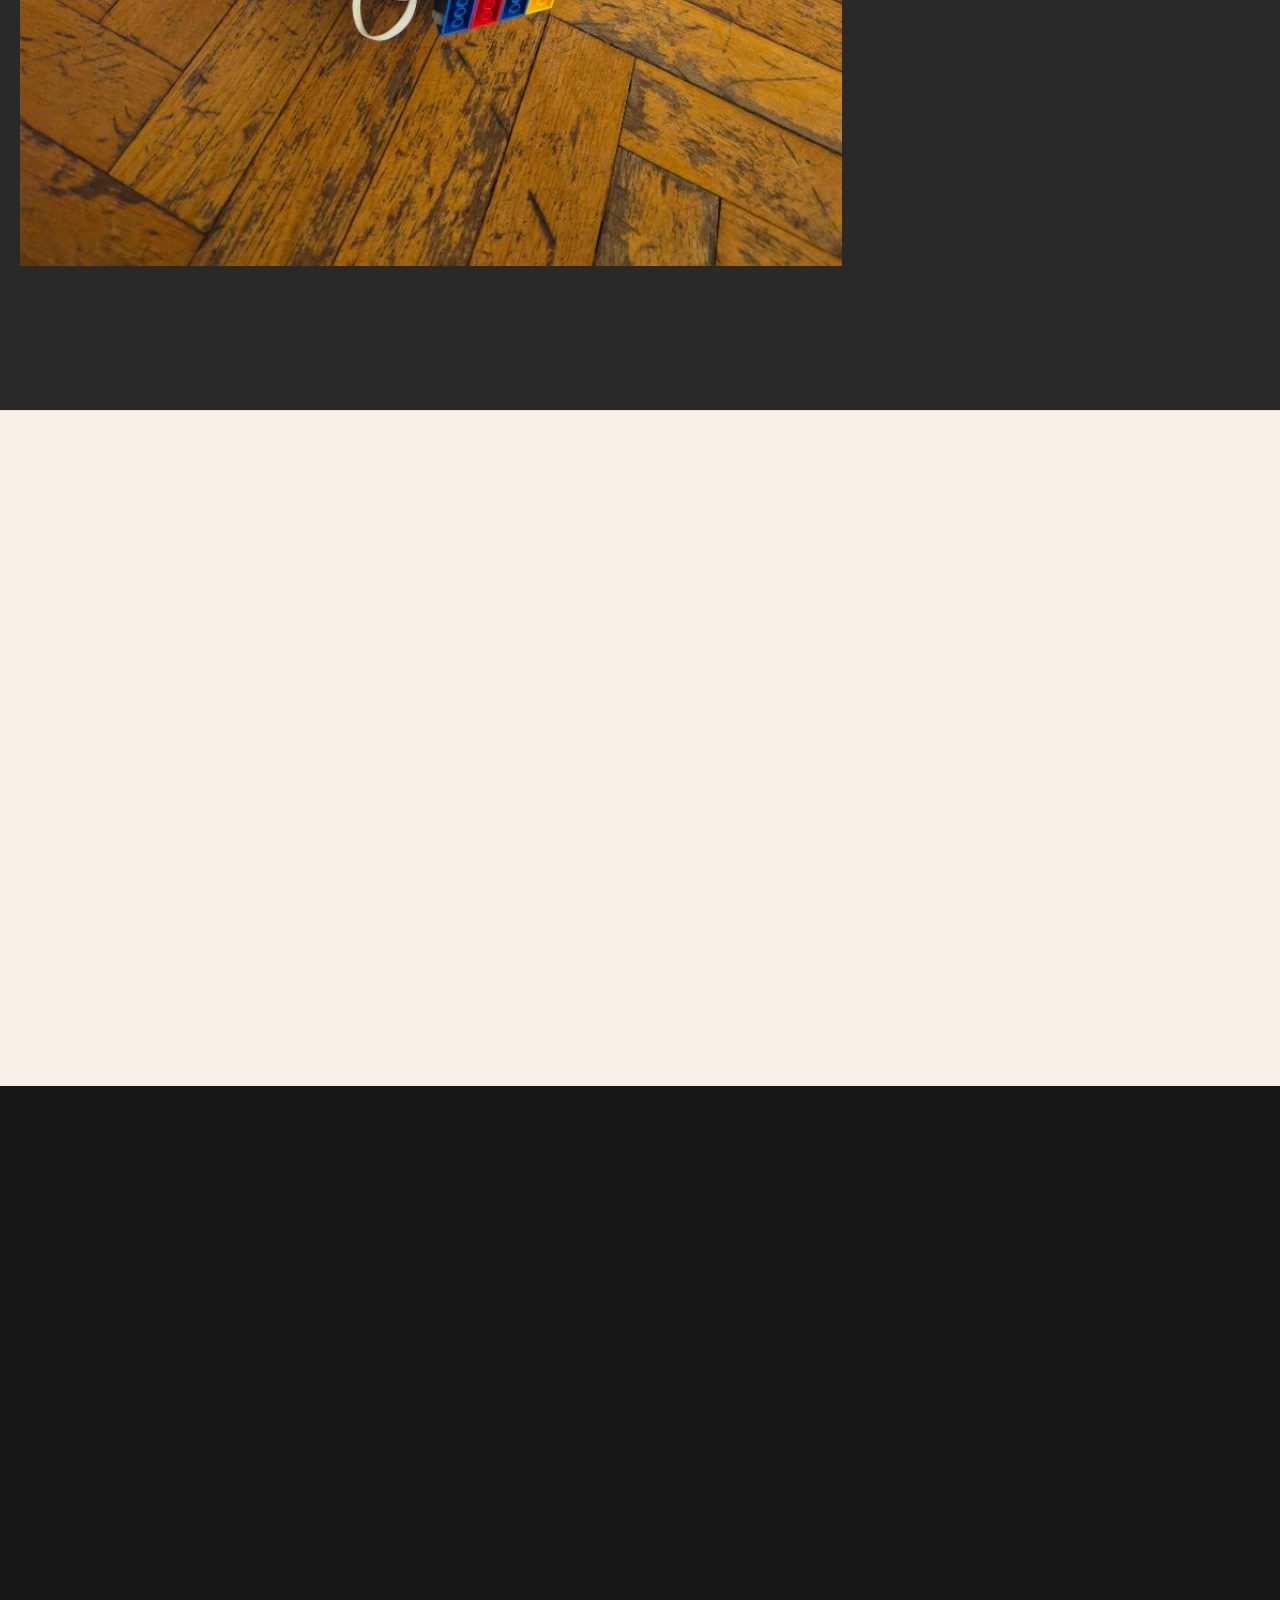
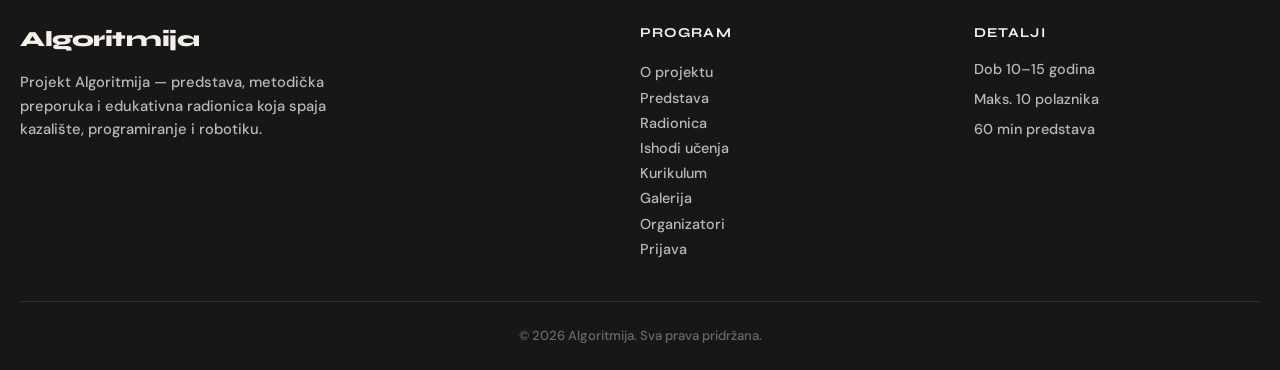
==== commit a17cf412: "Add the robot-actor page for workshop mockups. Link it from the workshop section so later mockups ha" ====
--- a/index.html
+++ b/index.html
@@ -205,6 +205,7 @@
               u svakodnevnom životu — kroz interaktivnu aktivnost koja spaja tehničke vještine
               i umjetnički izraz.
             </p>
+            <p><a href="robot-glumac.html">Pogledaj glumca: mBot2 i mobitel</a></p>
             <ul class="workshop-list">
               <li>mBot2 kao tijelo glumca</li>
               <li>Mobitel kao lice i snimljeni glas</li>
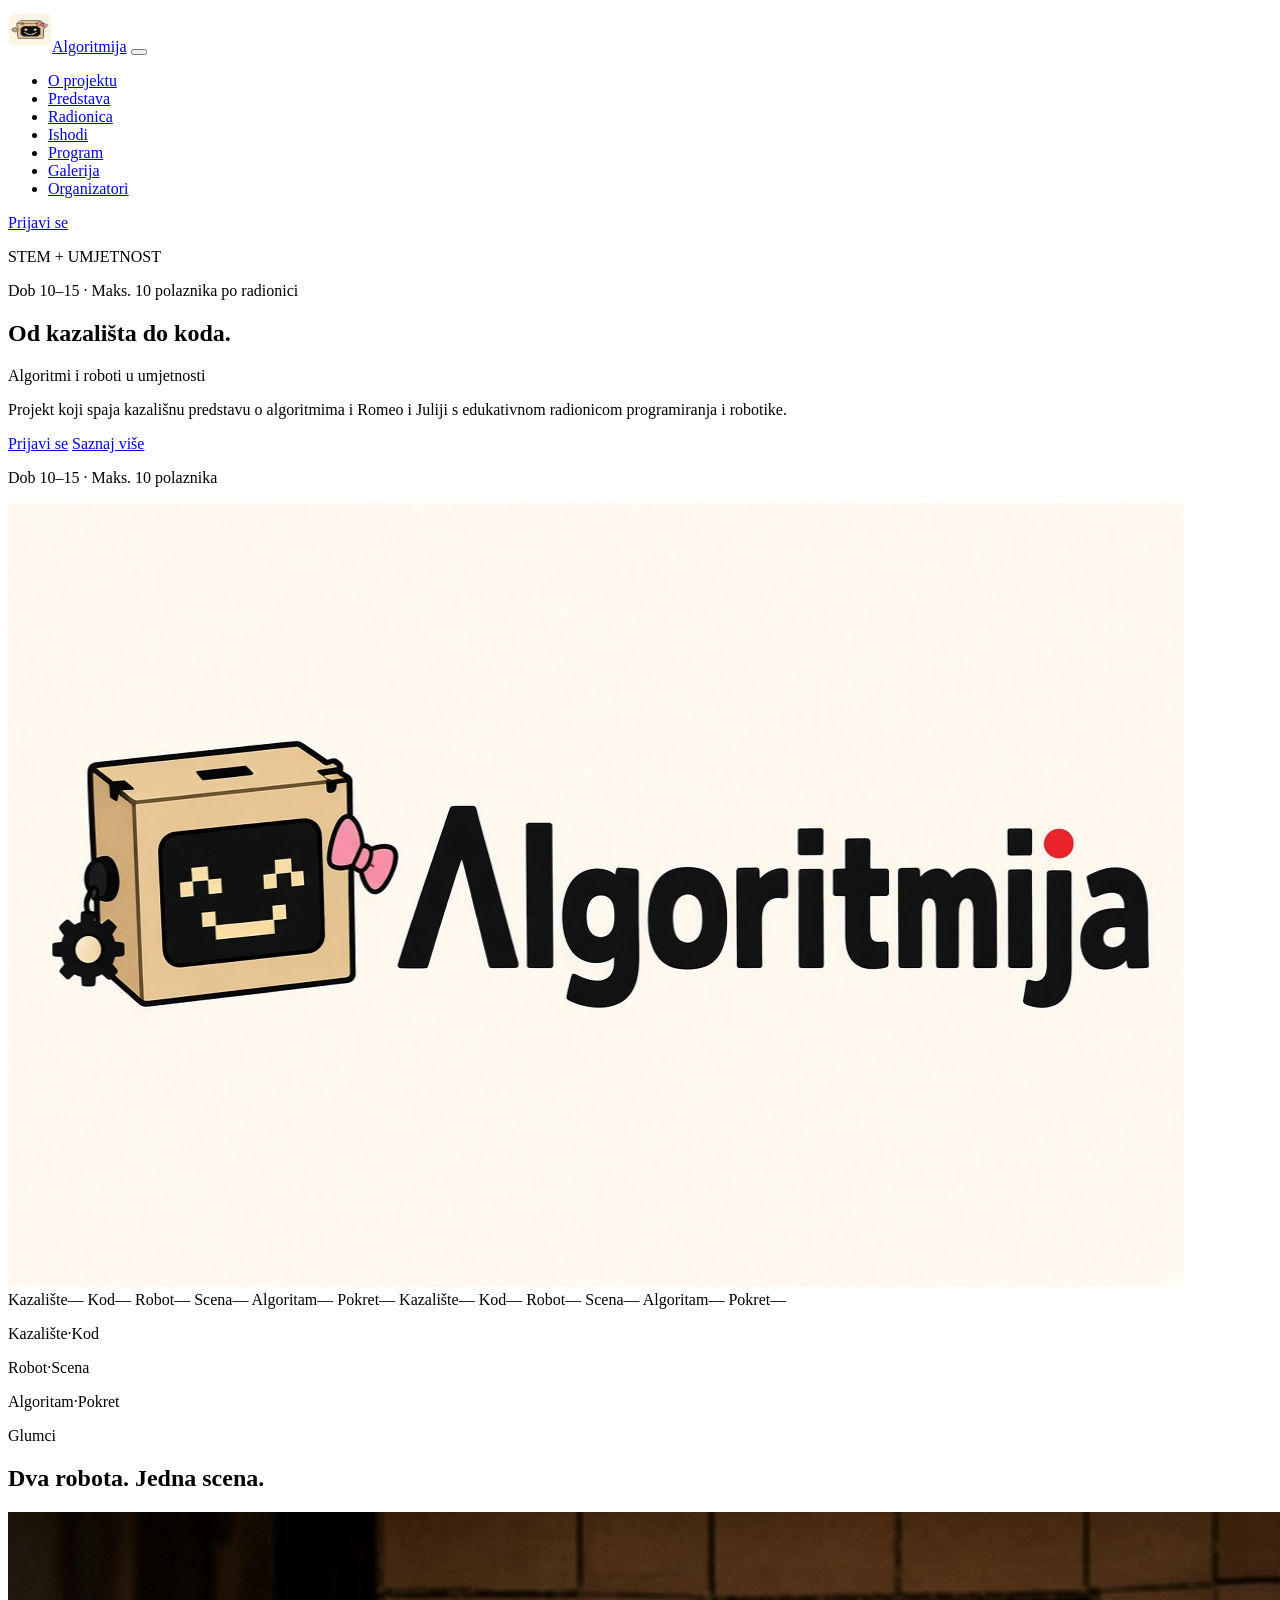
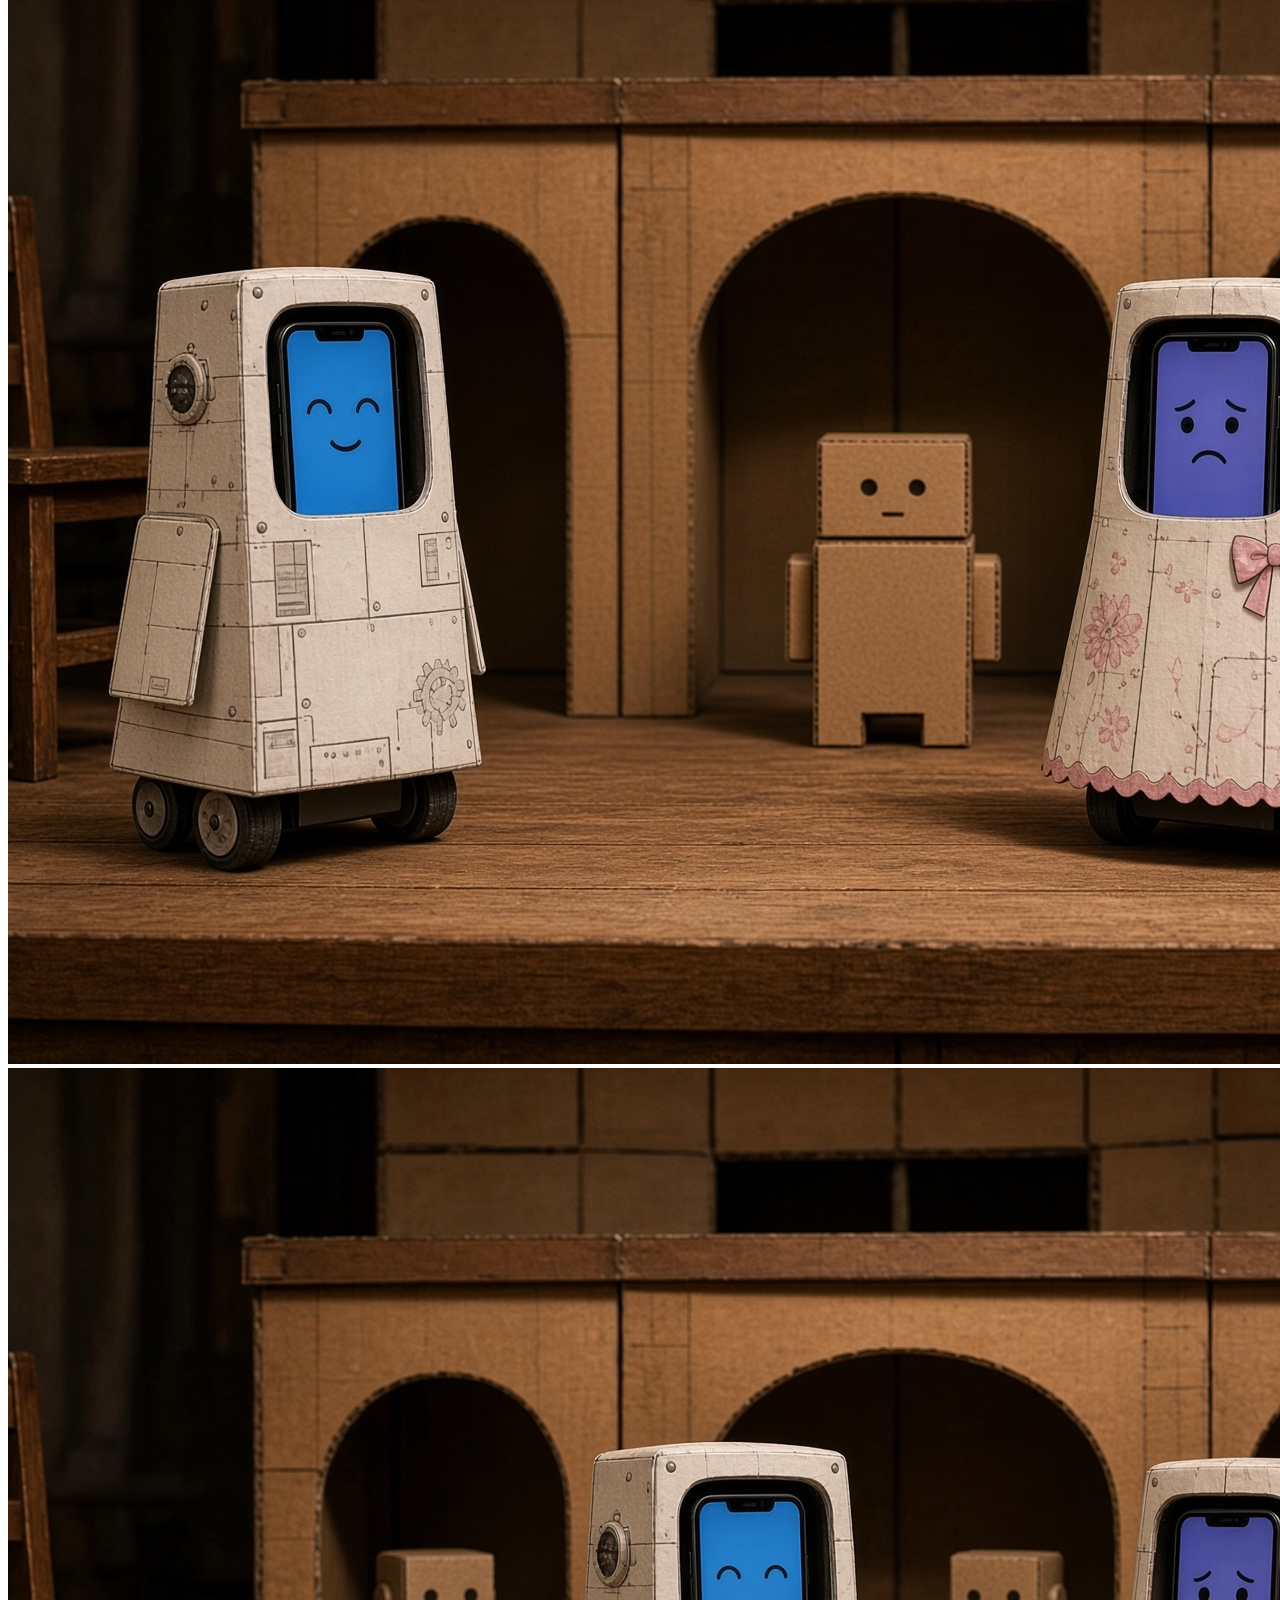
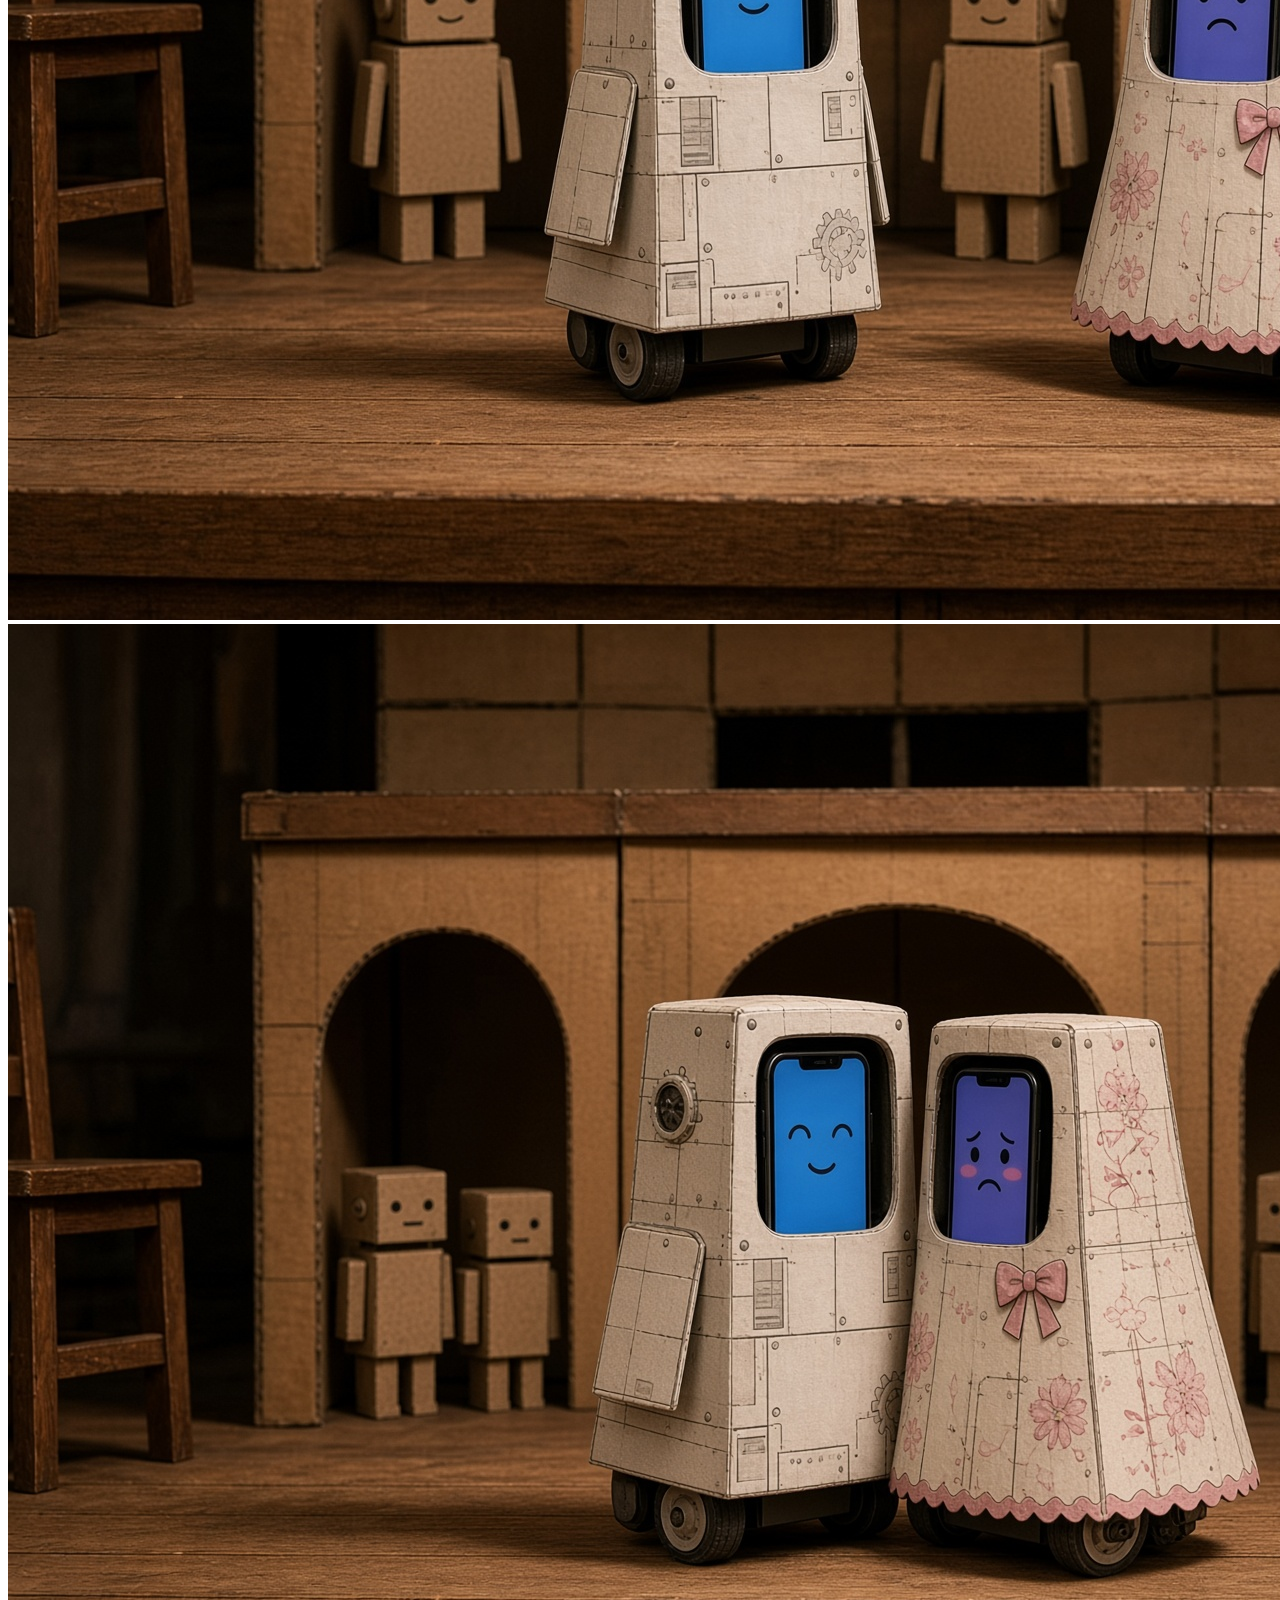
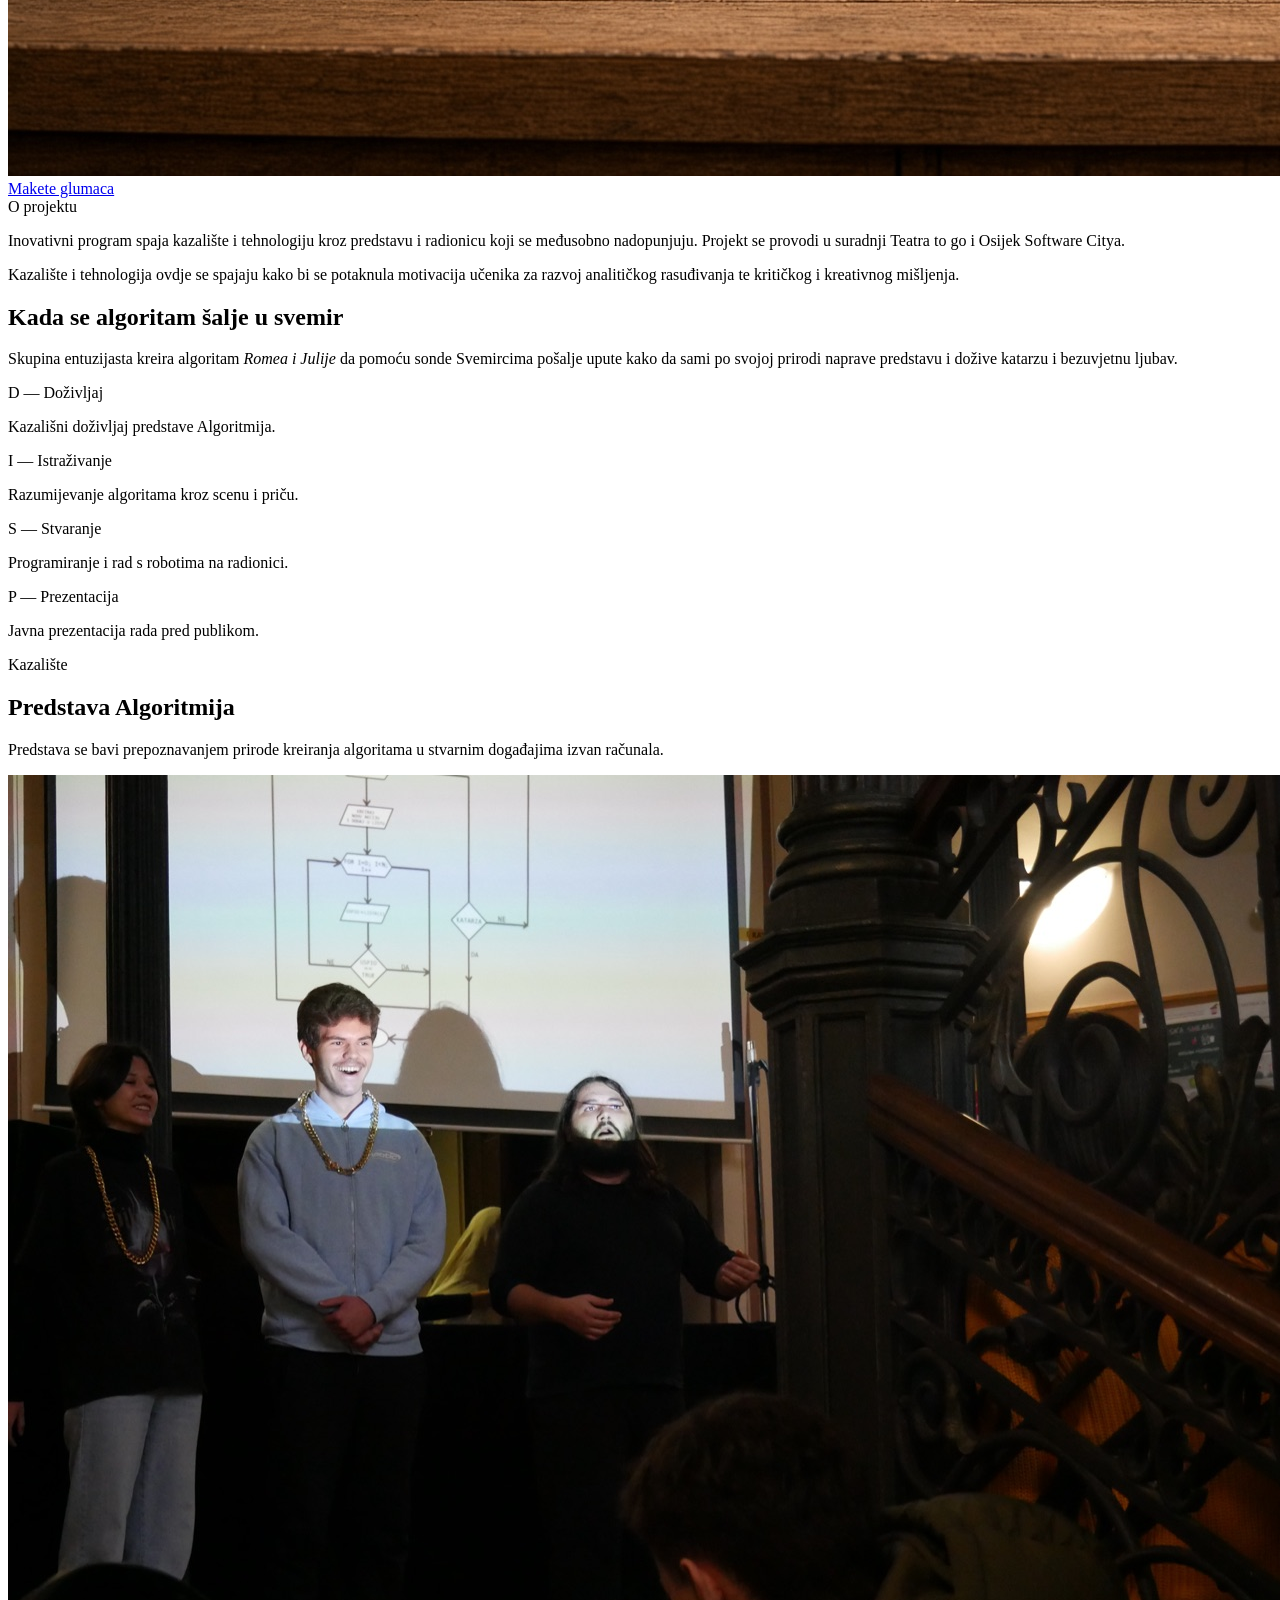
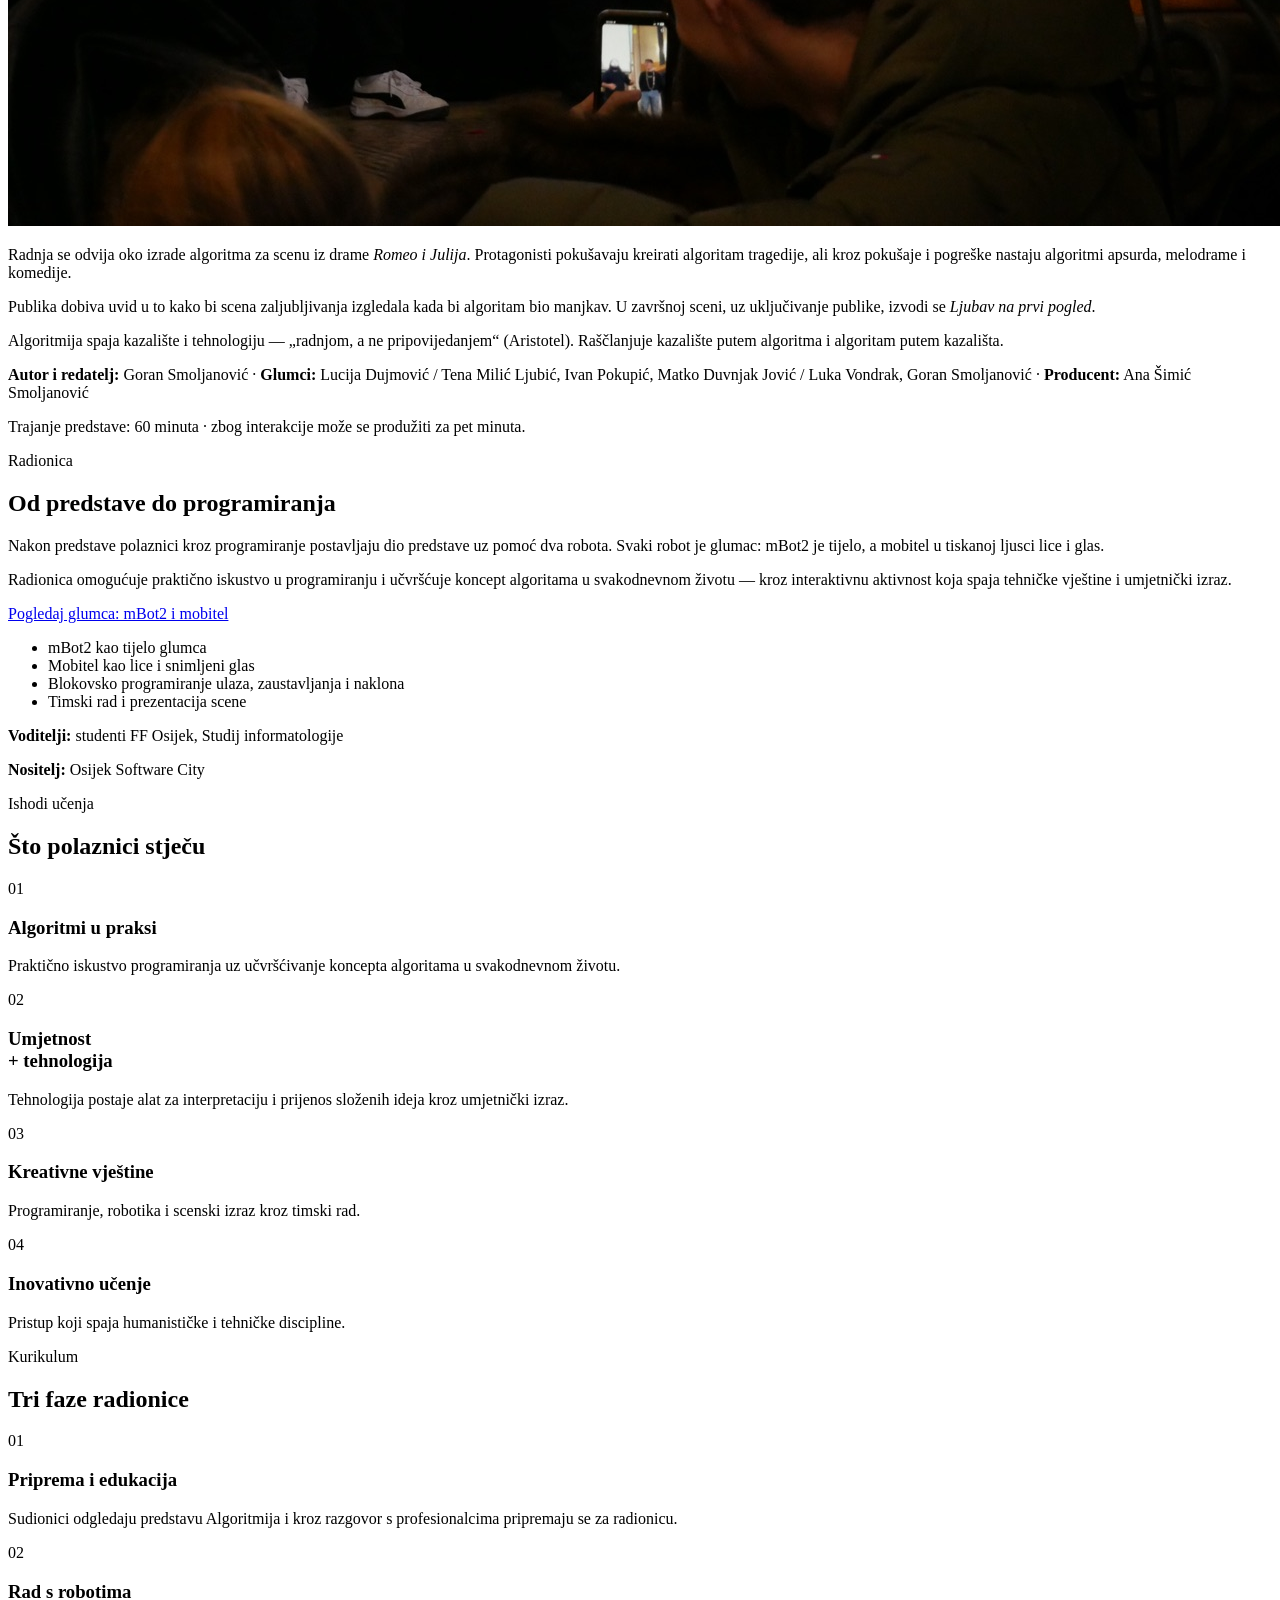
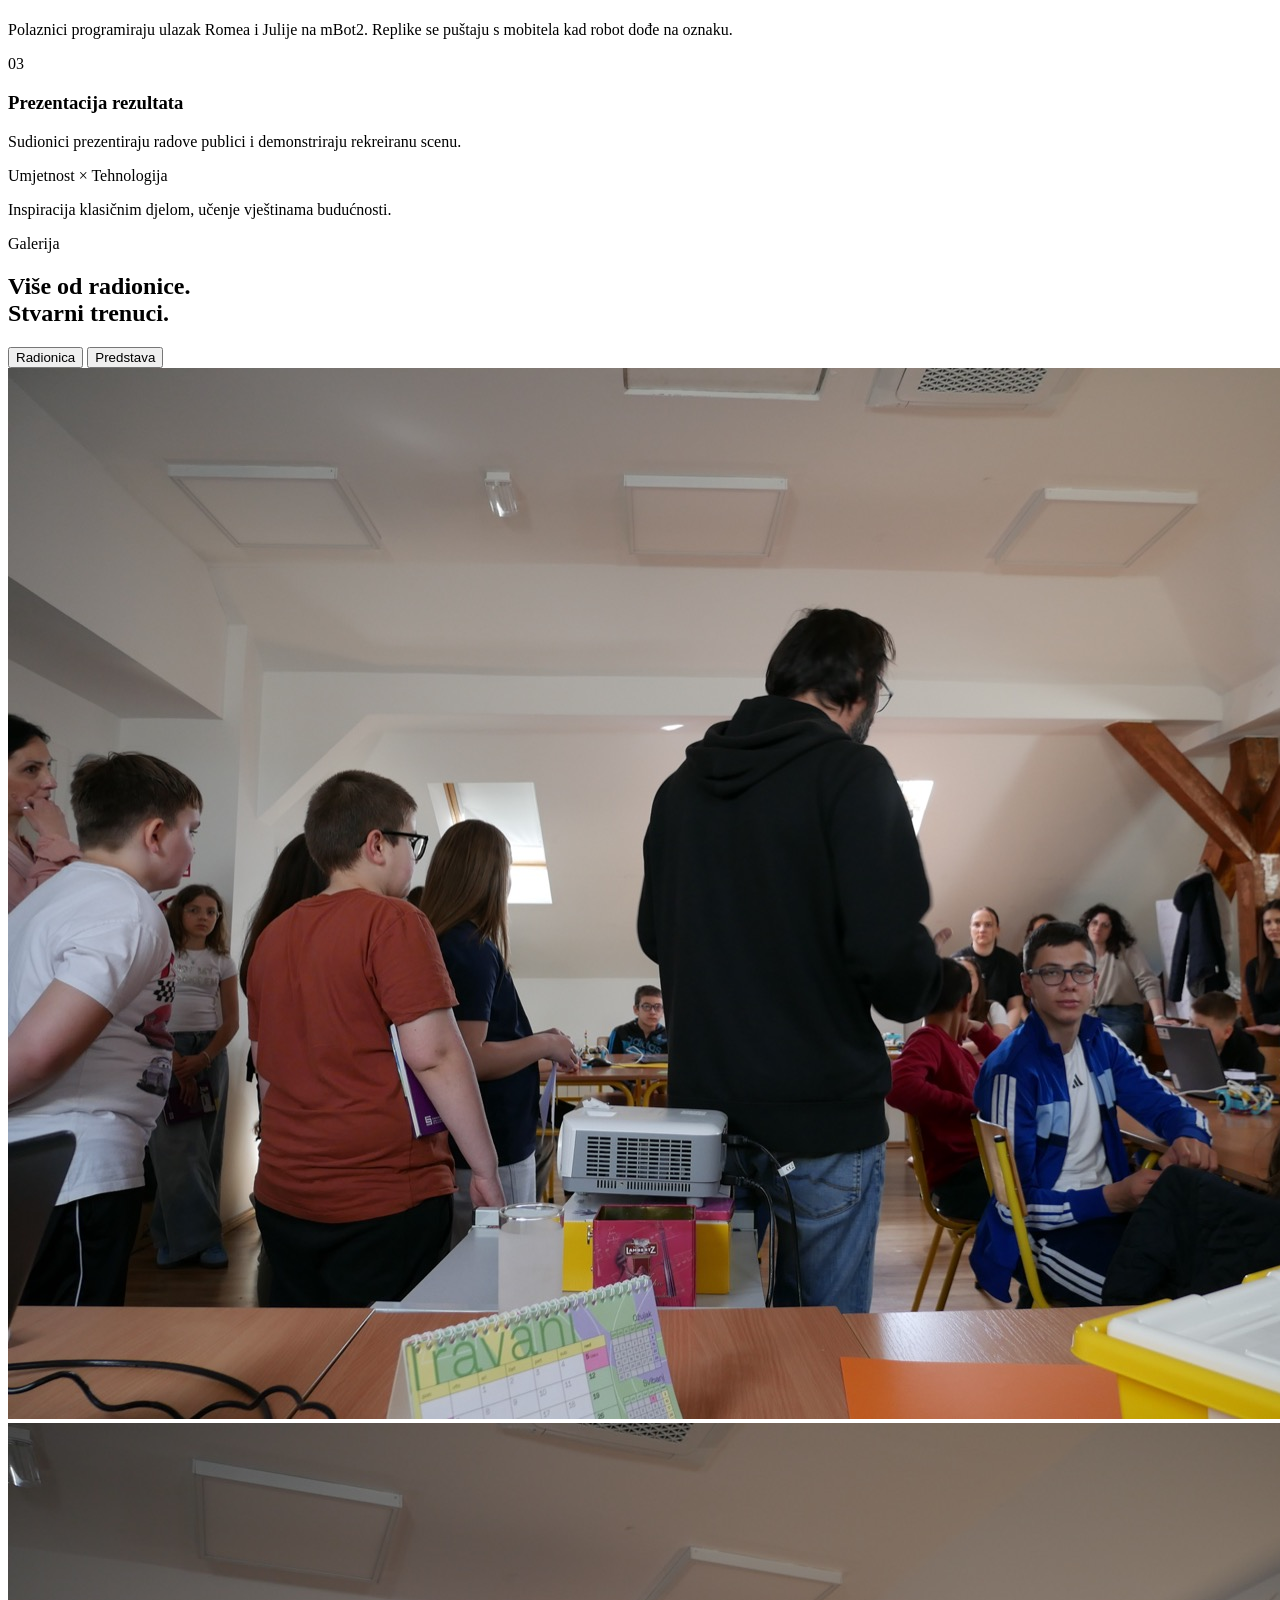
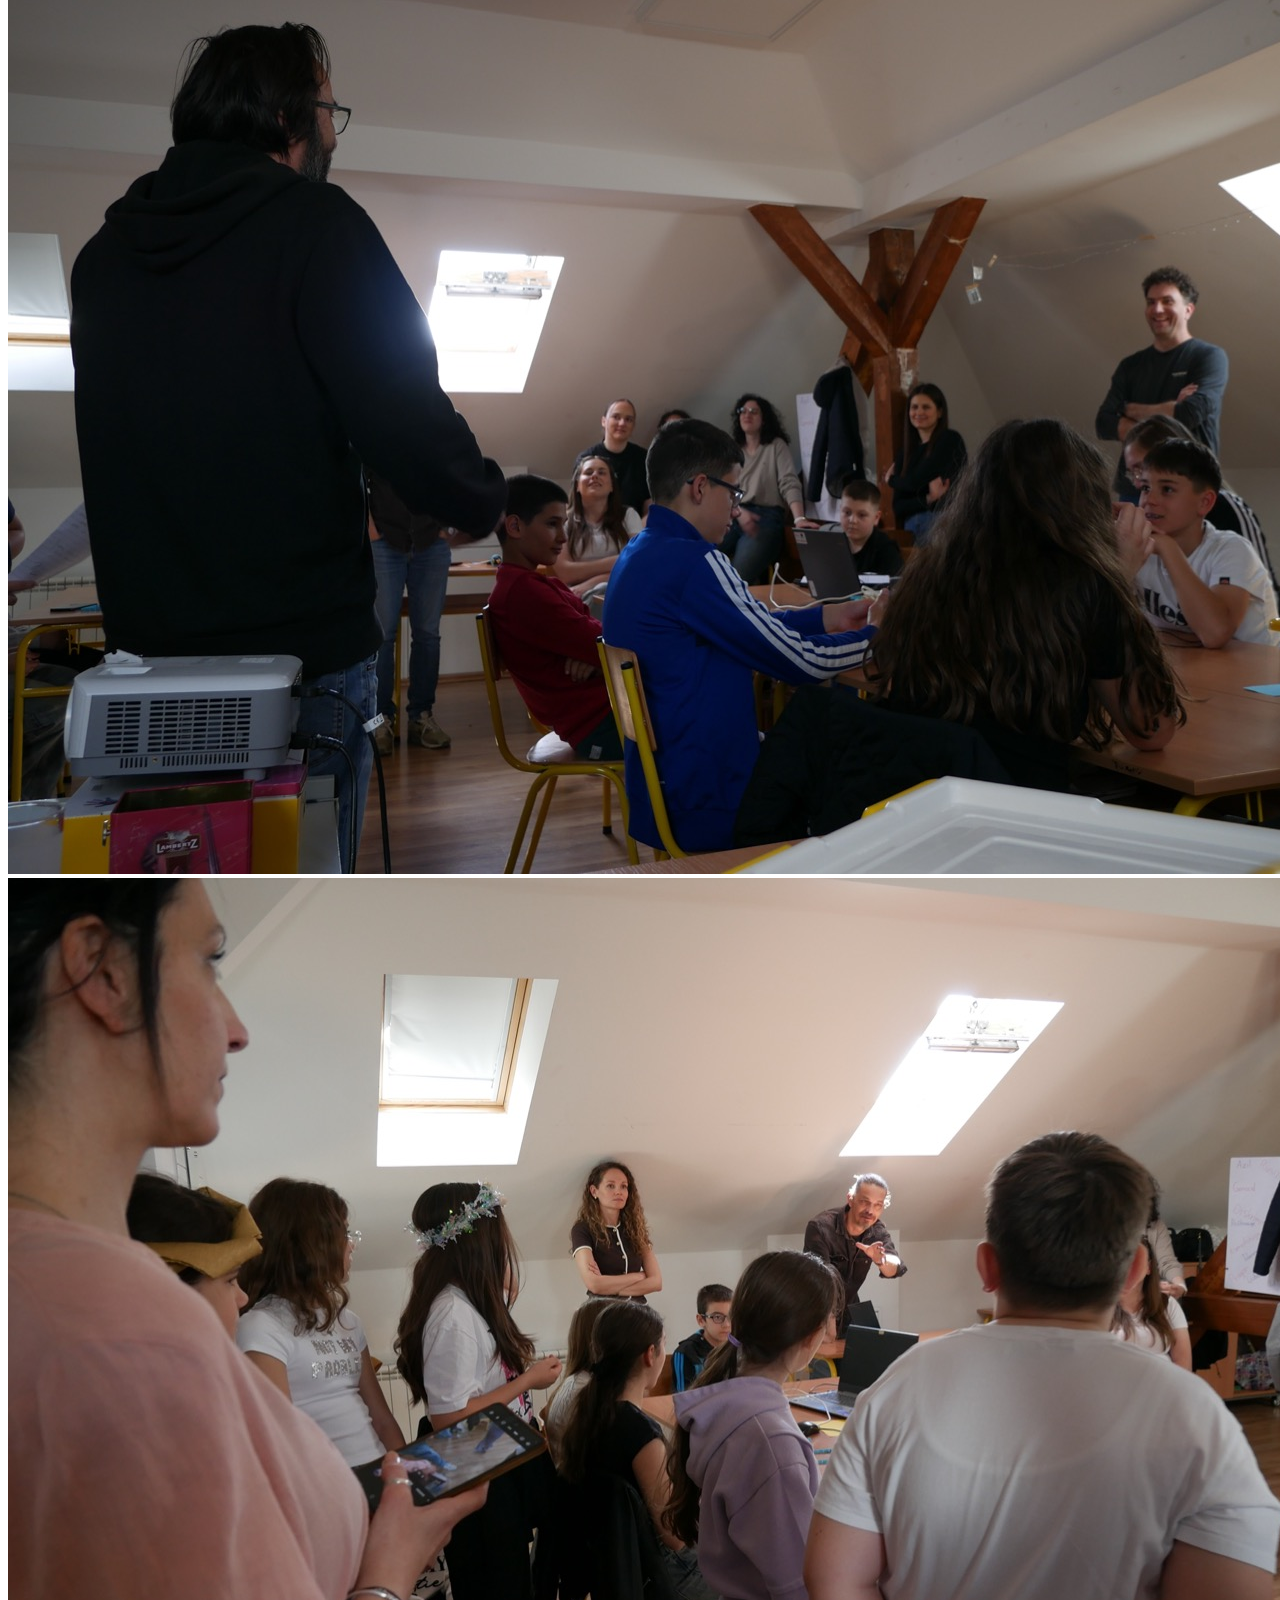
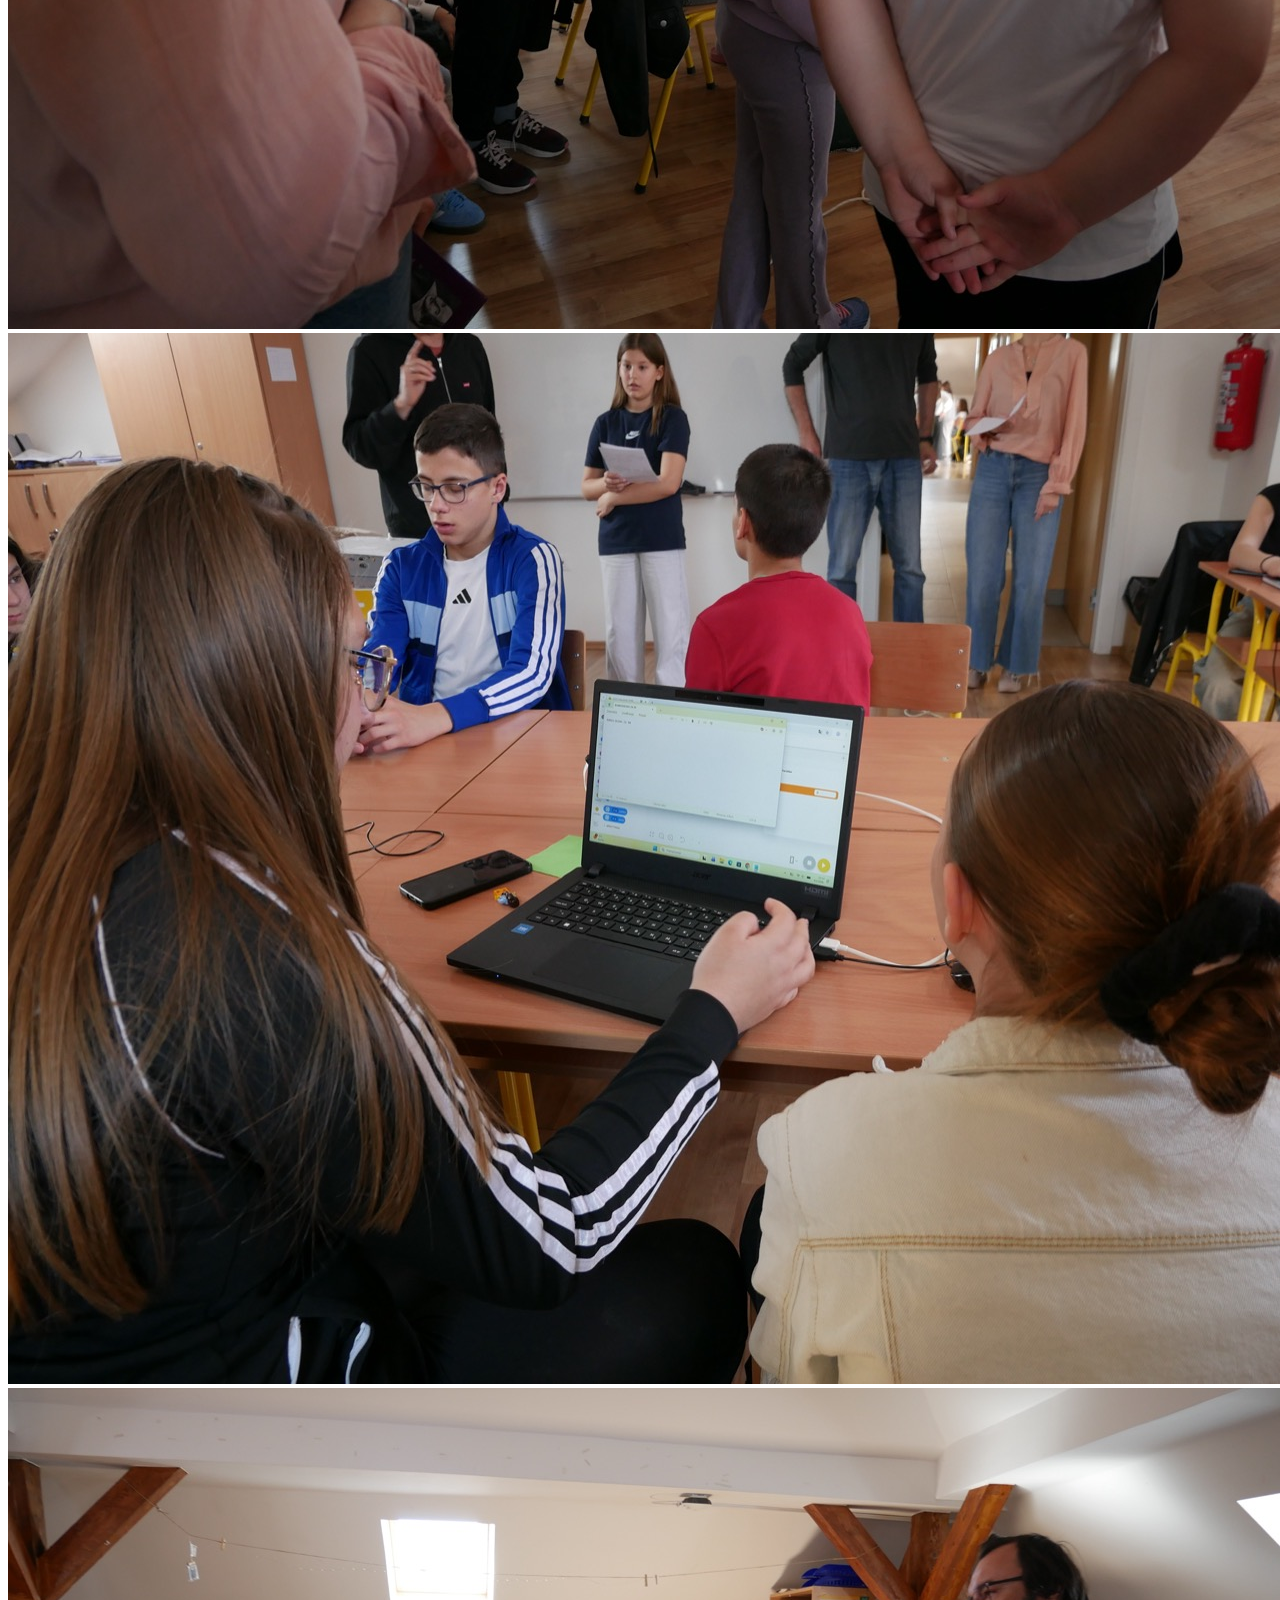
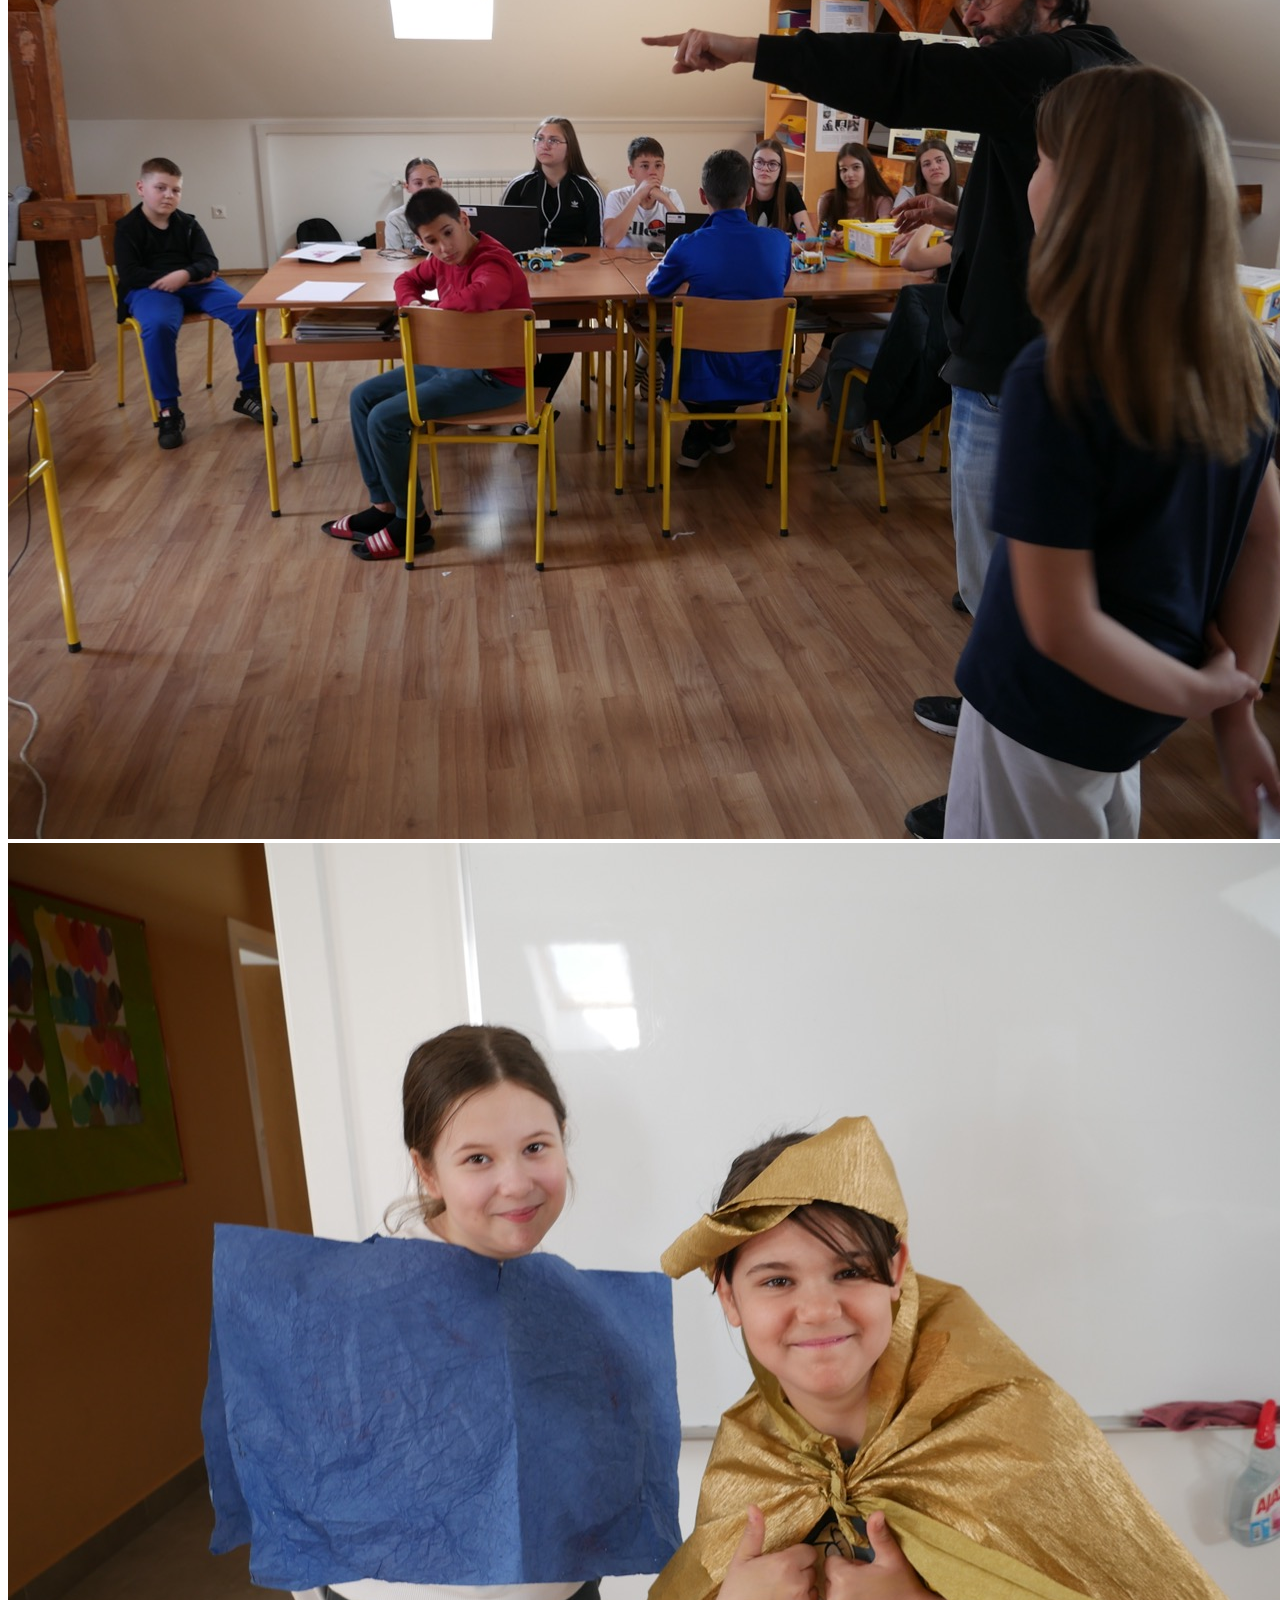
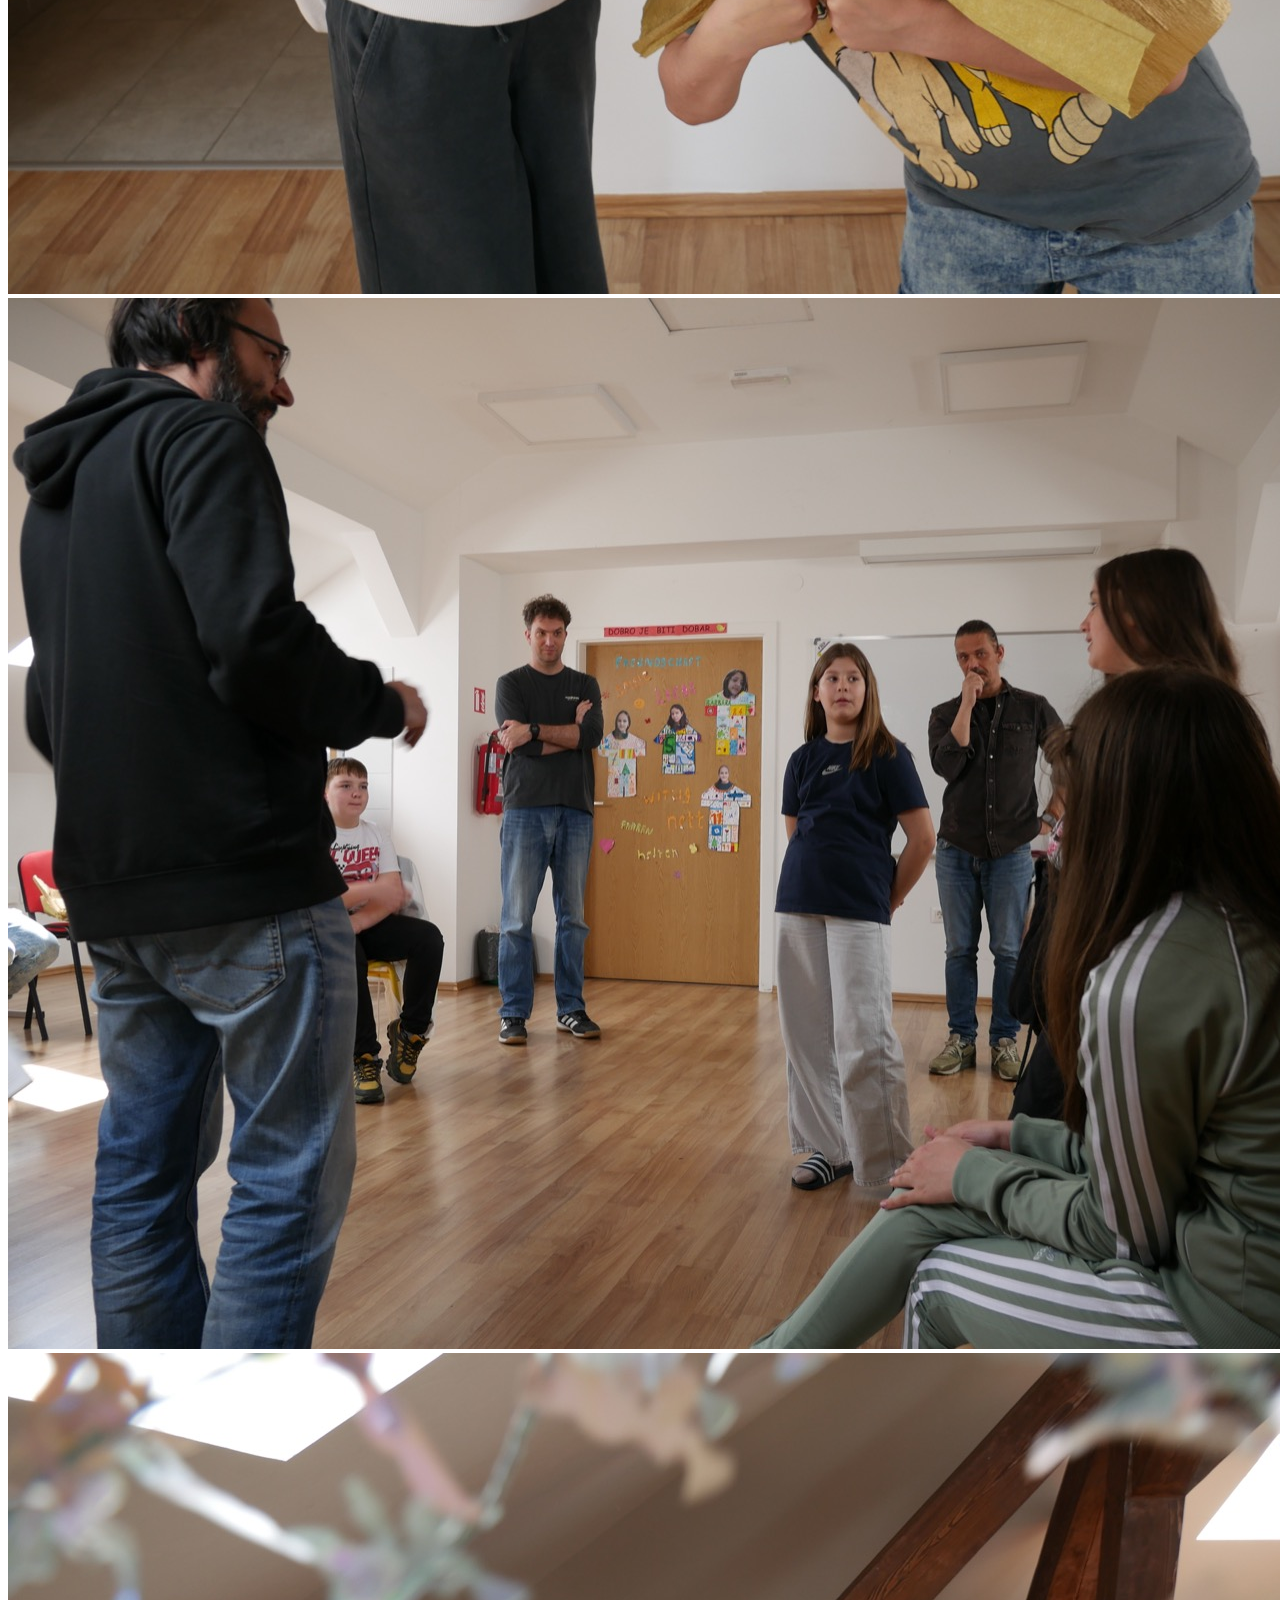
==== commit 90154d2e: "Restyle the site around a robot logo. Add the Algoritmija mark and a cast strip so the page leads wi" ====
--- a/index.html
+++ b/index.html
@@ -8,13 +8,13 @@
   <link rel="preconnect" href="https://fonts.googleapis.com">
   <link rel="preconnect" href="https://fonts.gstatic.com" crossorigin>
   <link href="https://fonts.googleapis.com/css2?family=DM+Sans:ital,opsz,wght@0,9..40,400;0,9..40,500;0,9..40,600;0,9..40,700;1,9..40,400&family=Syne:wght@600;700;800&display=swap" rel="stylesheet">
-  <link rel="stylesheet" href="css/style.css">
+  <link rel="icon" href="images/mark.jpg">
 </head>
 <body>
   <header class="site-header" id="top">
     <button class="nav-backdrop" type="button" aria-label="Zatvori izbornik" hidden></button>
     <nav class="nav container">
-      <a href="#top" class="logo">Algoritmija</a>
+      <a href="#top" class="logo logo-lockup"><img src="images/mark.jpg" alt="" width="44" height="44"><span>Algoritmija</span></a>
       <button class="nav-toggle" aria-label="Otvori izbornik" aria-expanded="false">
         <span></span><span></span><span></span>
       </button>
@@ -56,7 +56,7 @@
             <p class="hero-meta-secondary hero-meta-secondary--mobile">Dob 10–15 · Maks. 10 polaznika</p>
           </div>
           <div class="hero-visual reveal">
-            <img src="images/hero.jpg" alt="Učenici na radionici robotike u učionici" width="1200" height="800">
+            <img class="logo-hero" src="images/logo.jpg" alt="Logo Algoritmija, kartonski robot i natpis" width="1176" height="784">
           </div>
         </div>
       </div>
@@ -87,6 +87,19 @@
       <p class="marquee-static-row"><span>Algoritam</span><span class="marquee-dot">·</span><span>Pokret</span></p>
     </div>
 
+    <section class="robot-cast" id="glumci">
+      <div class="container">
+        <span class="section-kicker">Glumci</span>
+        <h2 class="robot-cast-title">Dva robota. Jedna scena.</h2>
+        <div class="robot-cast-grid">
+          <a href="robot-glumac.html"><img src="images/glumac/UeN2B.jpg" alt="Romeo ulazi na scenu"></a>
+          <a href="robot-glumac.html"><img src="images/glumac/h6X1d.jpg" alt="Romeo i Julija se susreću"></a>
+          <a href="robot-glumac.html"><img src="images/glumac/MnovZ.jpg" alt="Susret uz statiste"></a>
+        </div>
+        <a class="btn btn-primary" href="robot-glumac.html">Makete glumaca</a>
+      </div>
+    </section>
+
     <!-- O PROJEKTU — miran, prozračan -->
     <section class="section section-about" id="o-projektu">
       <div class="container container--narrow">
@@ -368,7 +381,7 @@
   <footer class="site-footer">
     <div class="container footer-grid">
       <div class="footer-brand">
-        <a href="#top" class="logo logo-light">Algoritmija</a>
+        <a href="#top" class="logo logo-lockup logo-light"><img src="images/mark.jpg" alt="" width="44" height="44"><span>Algoritmija</span></a>
         <p>Projekt Algoritmija — predstava, metodička preporuka i edukativna radionica koja spaja kazalište, programiranje i robotiku.</p>
       </div>
       <div class="footer-links">
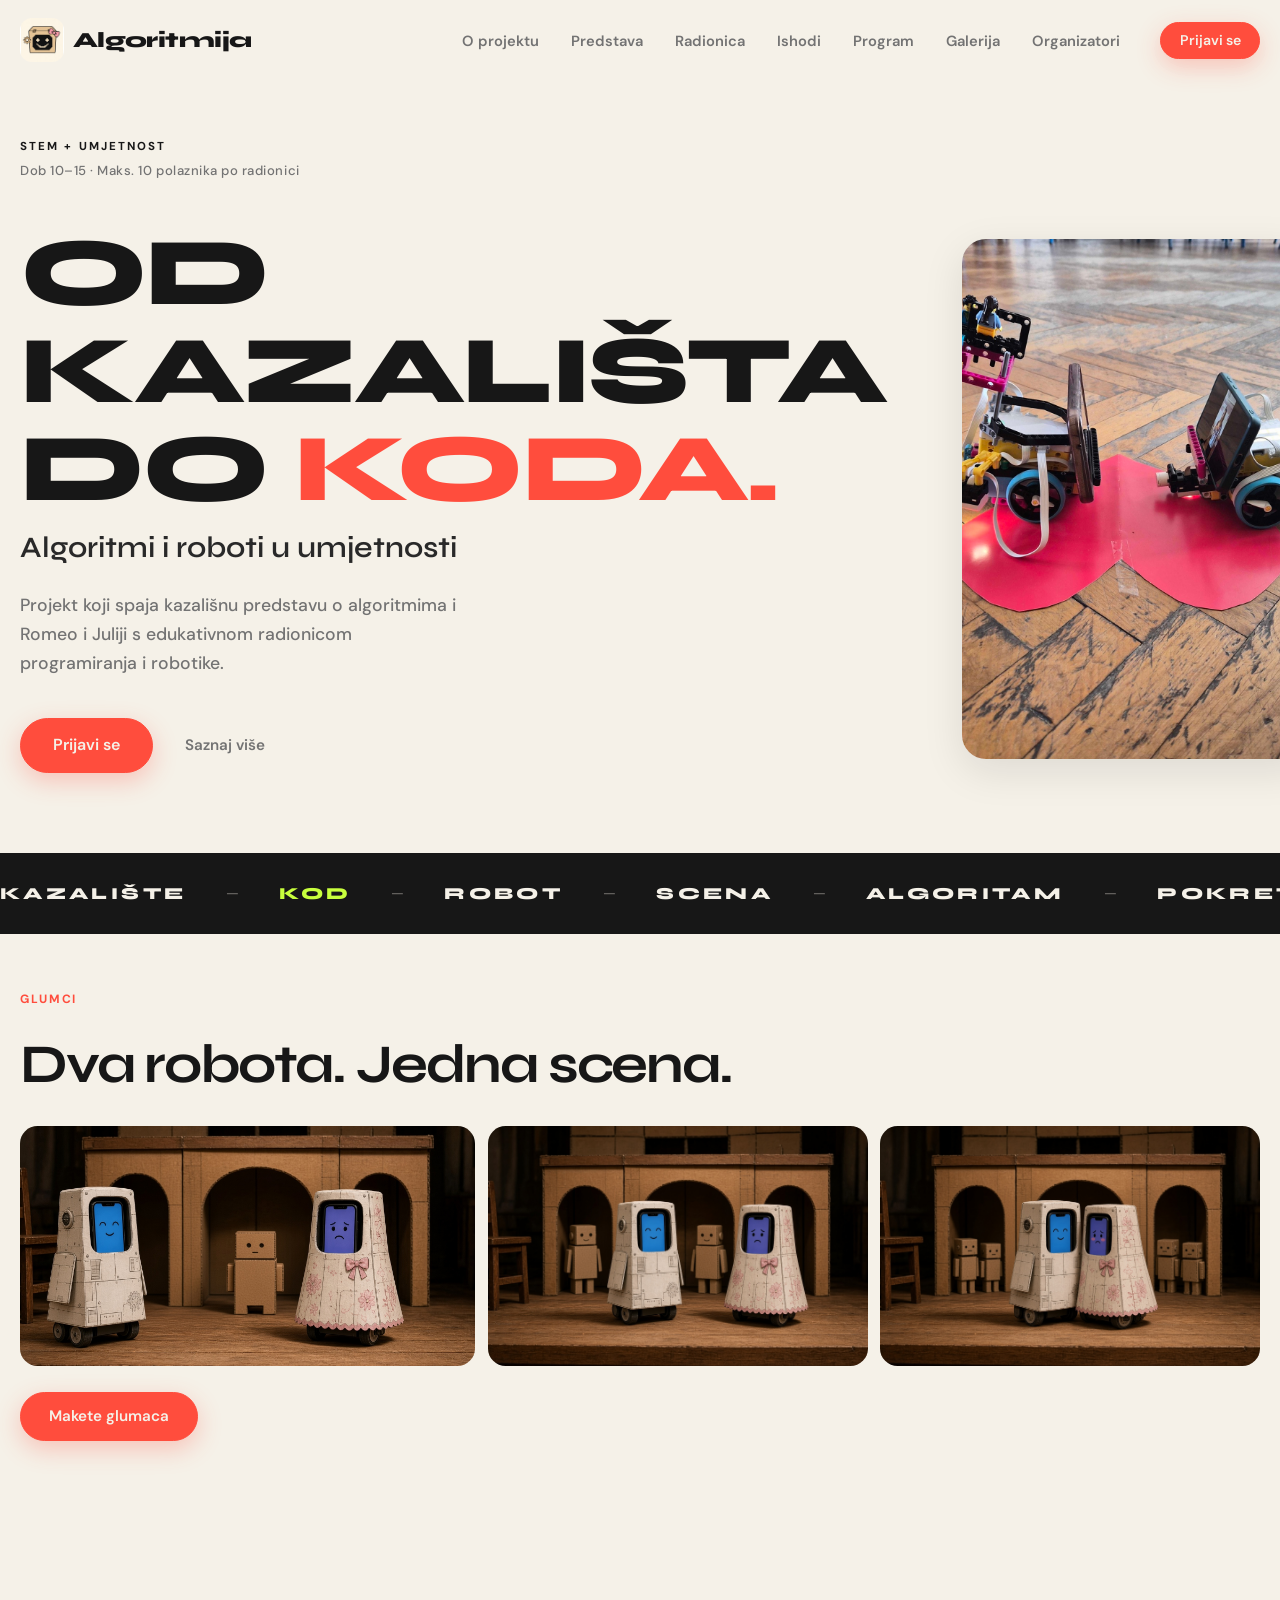
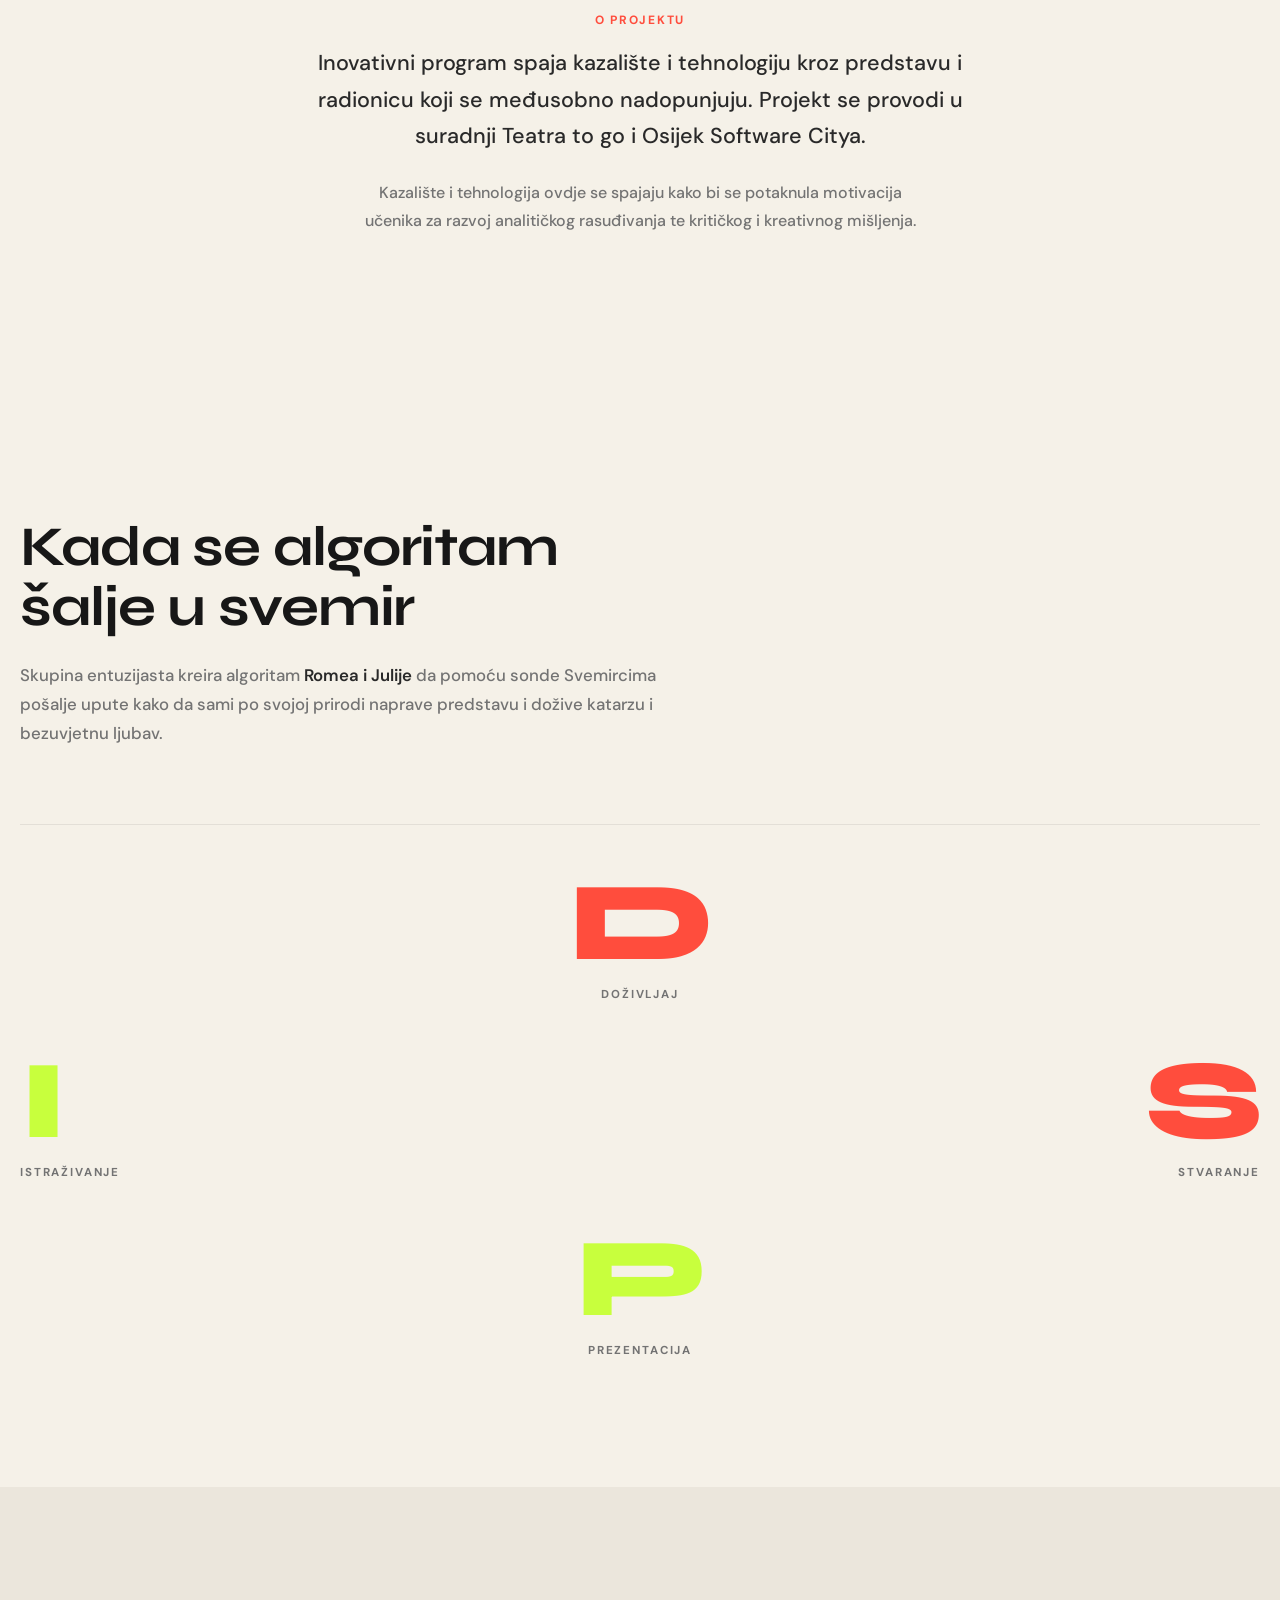
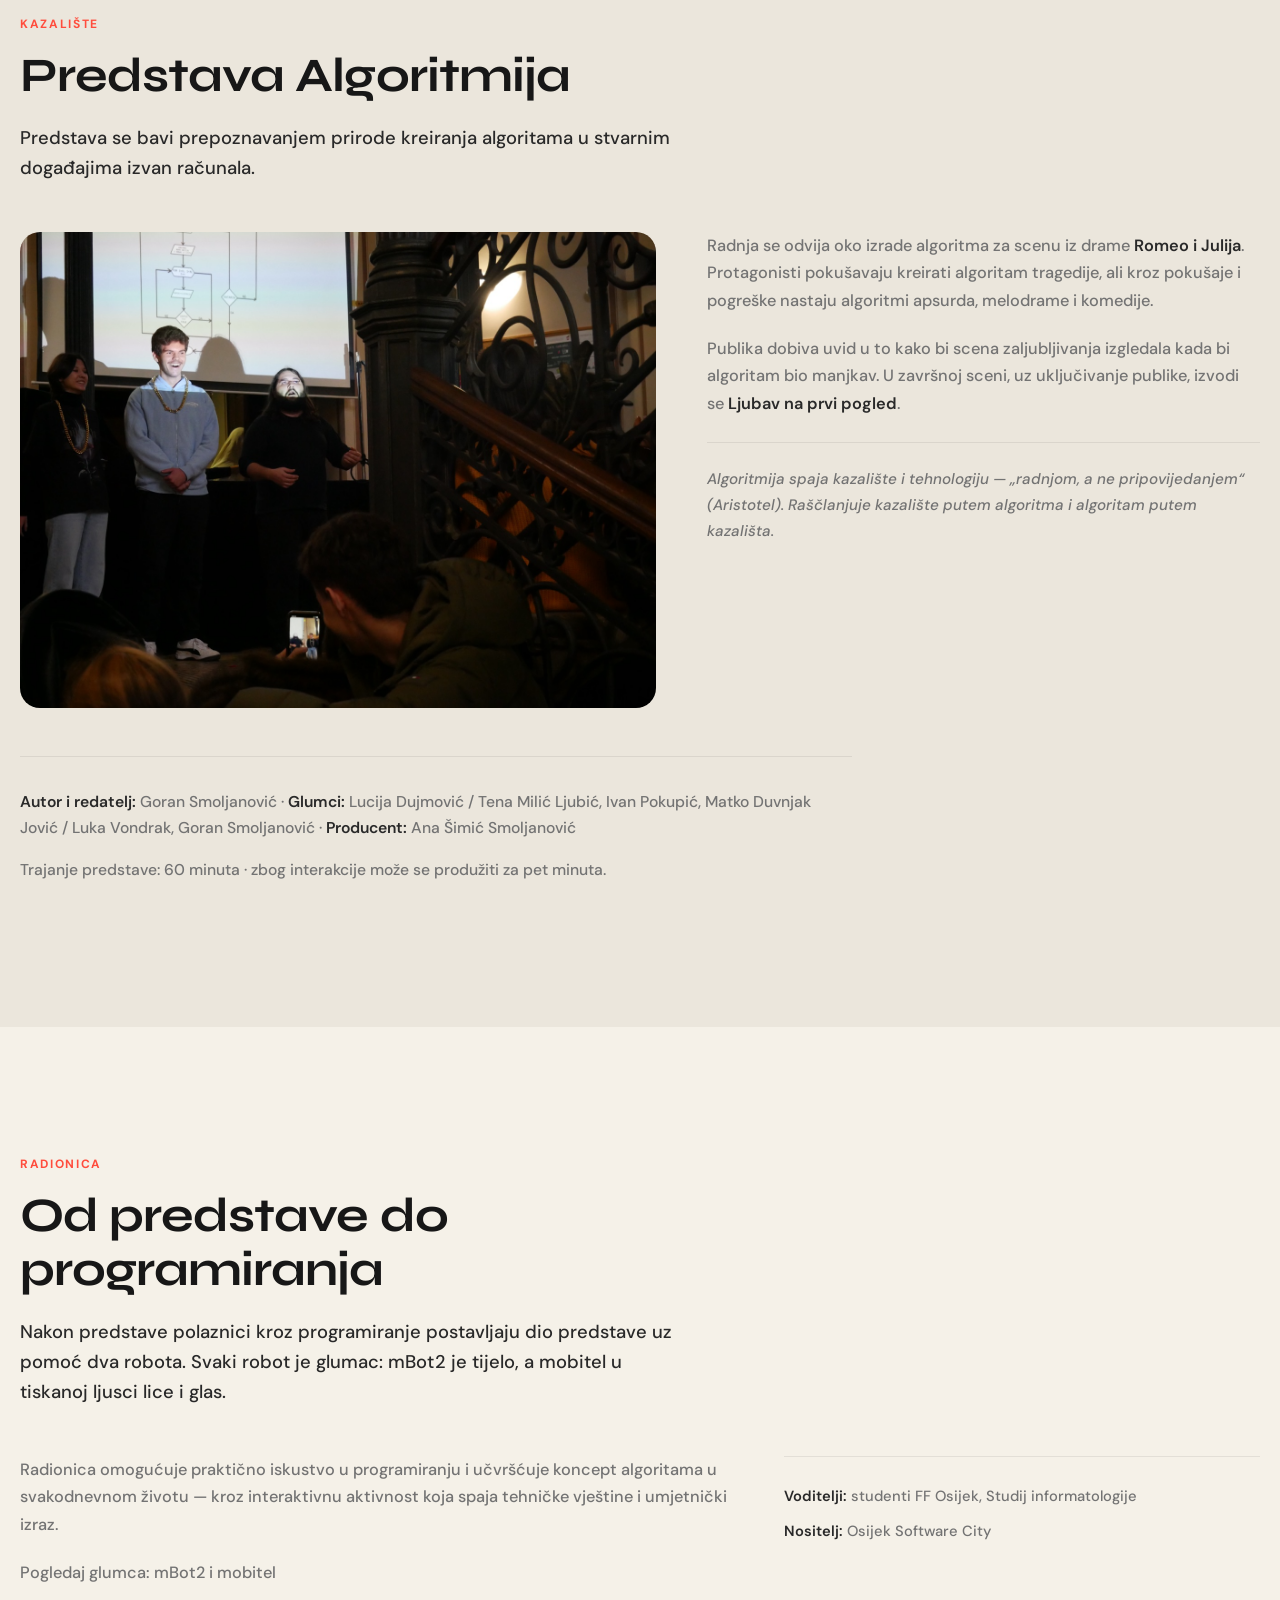
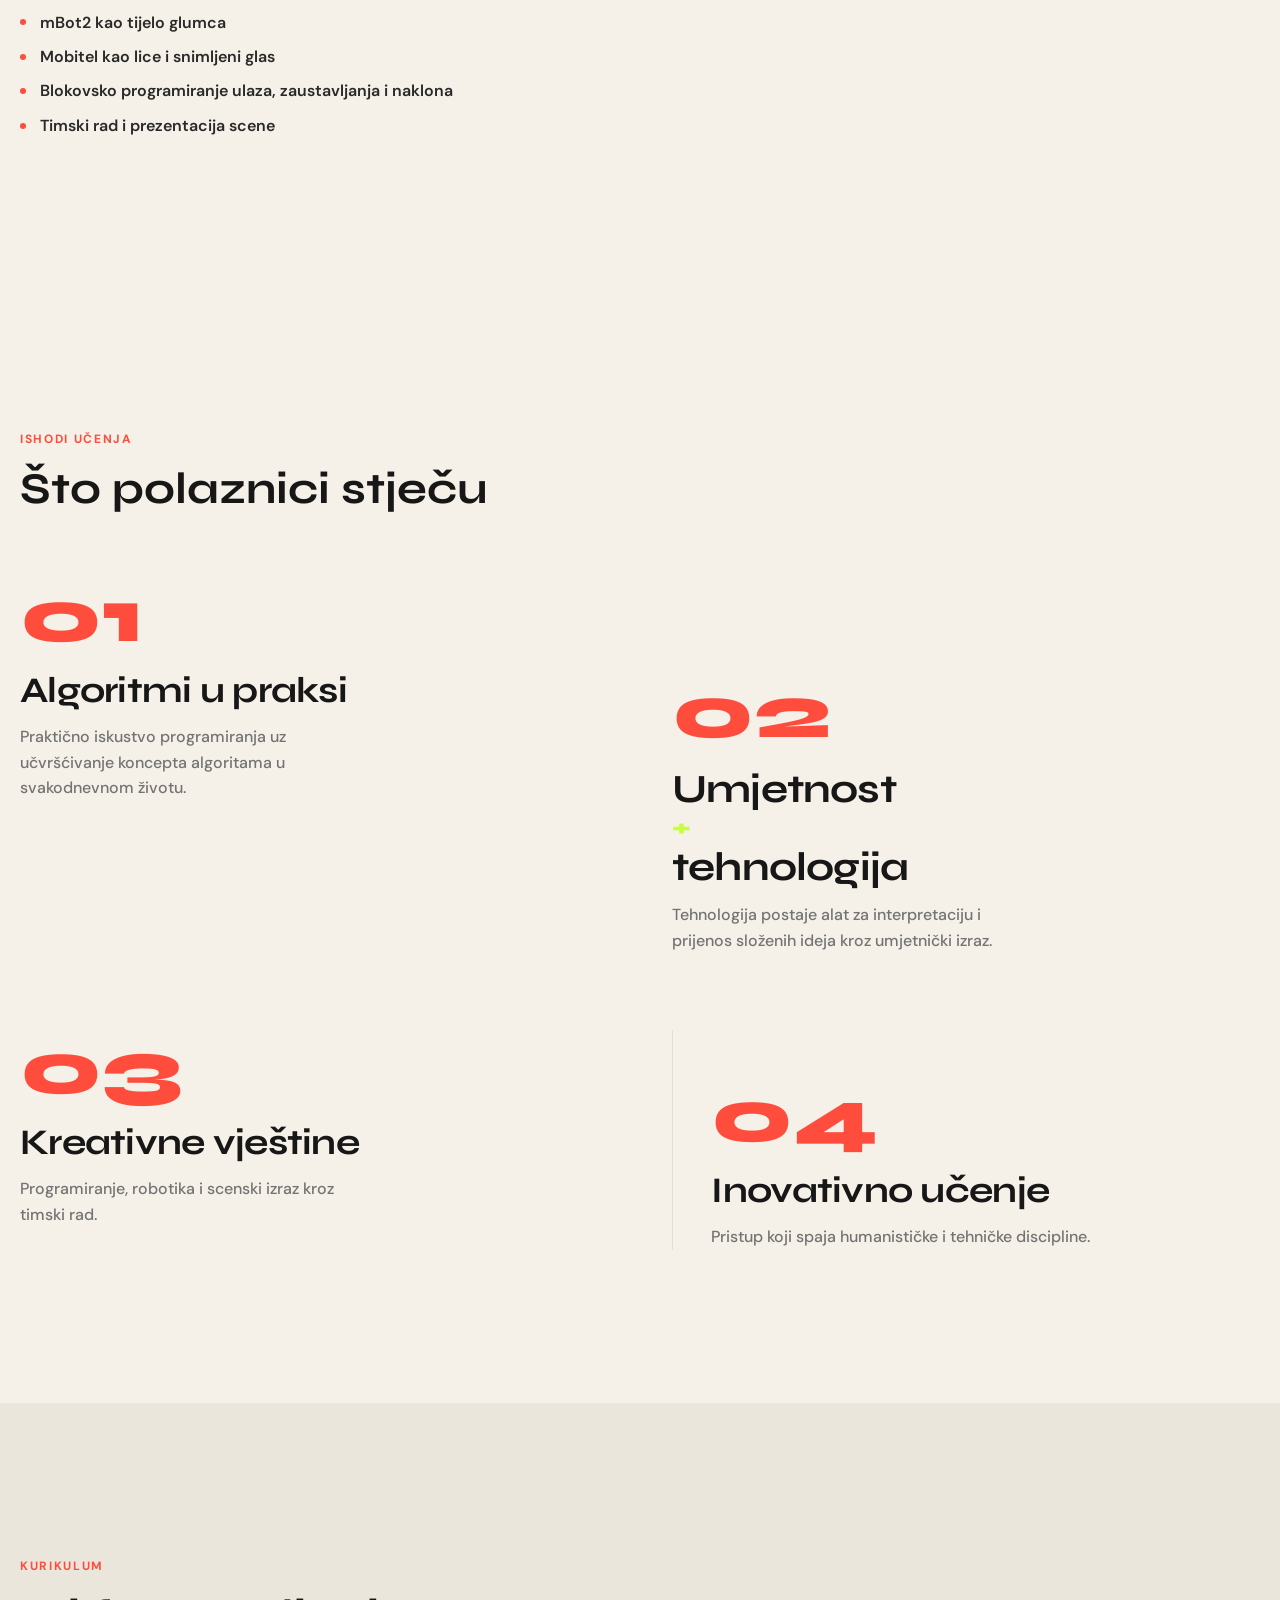
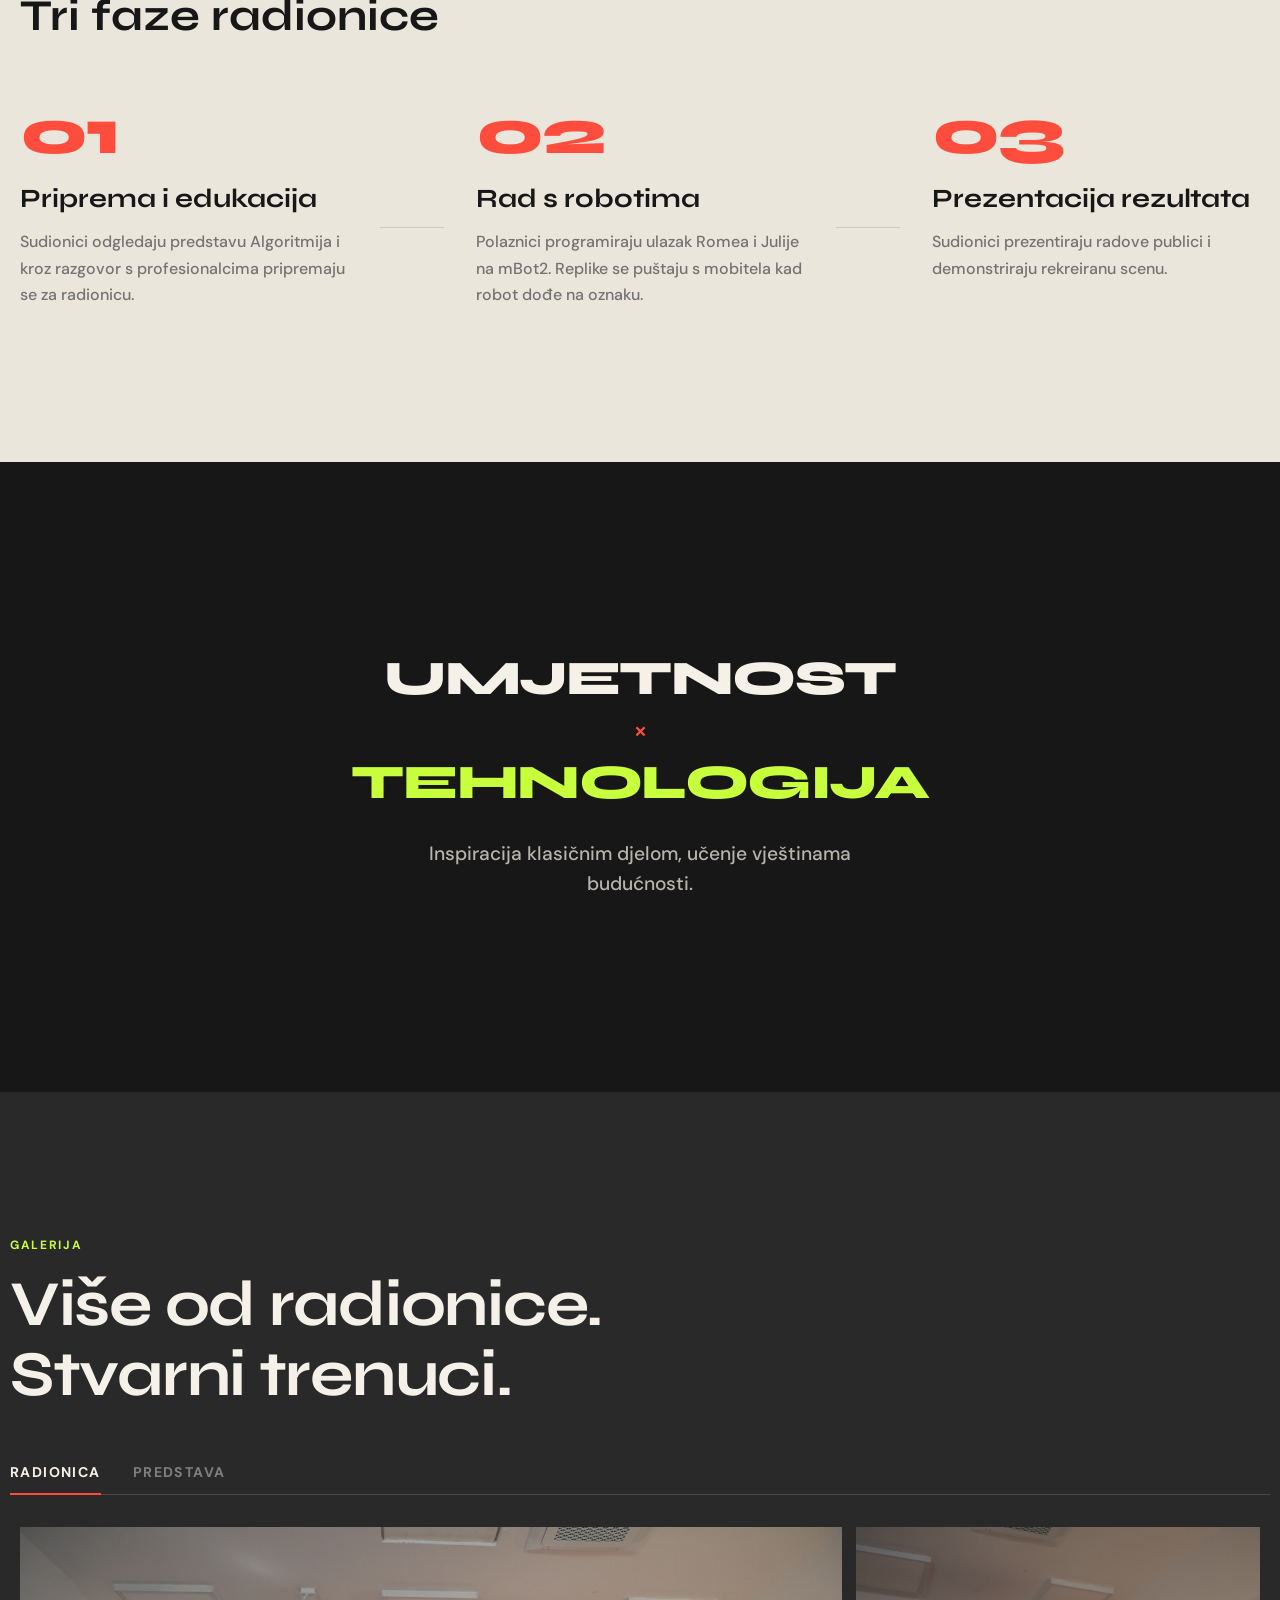
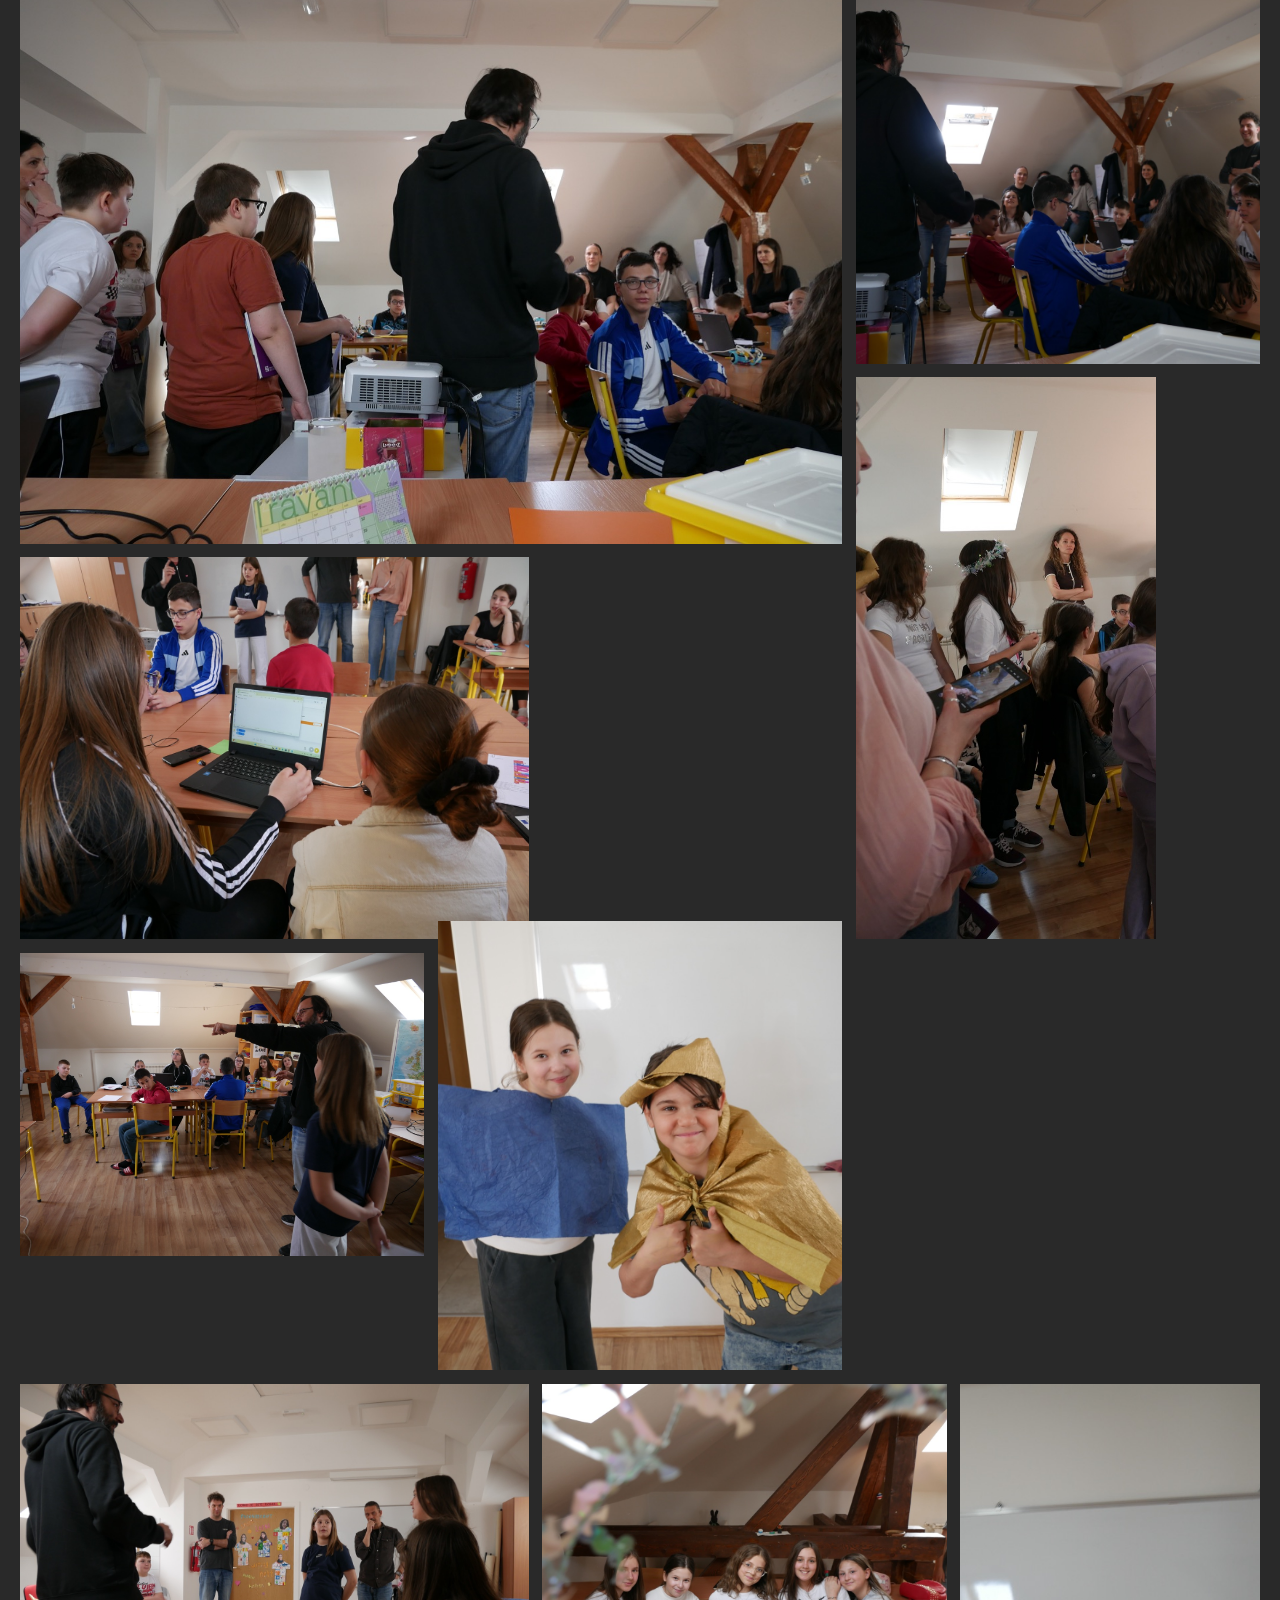
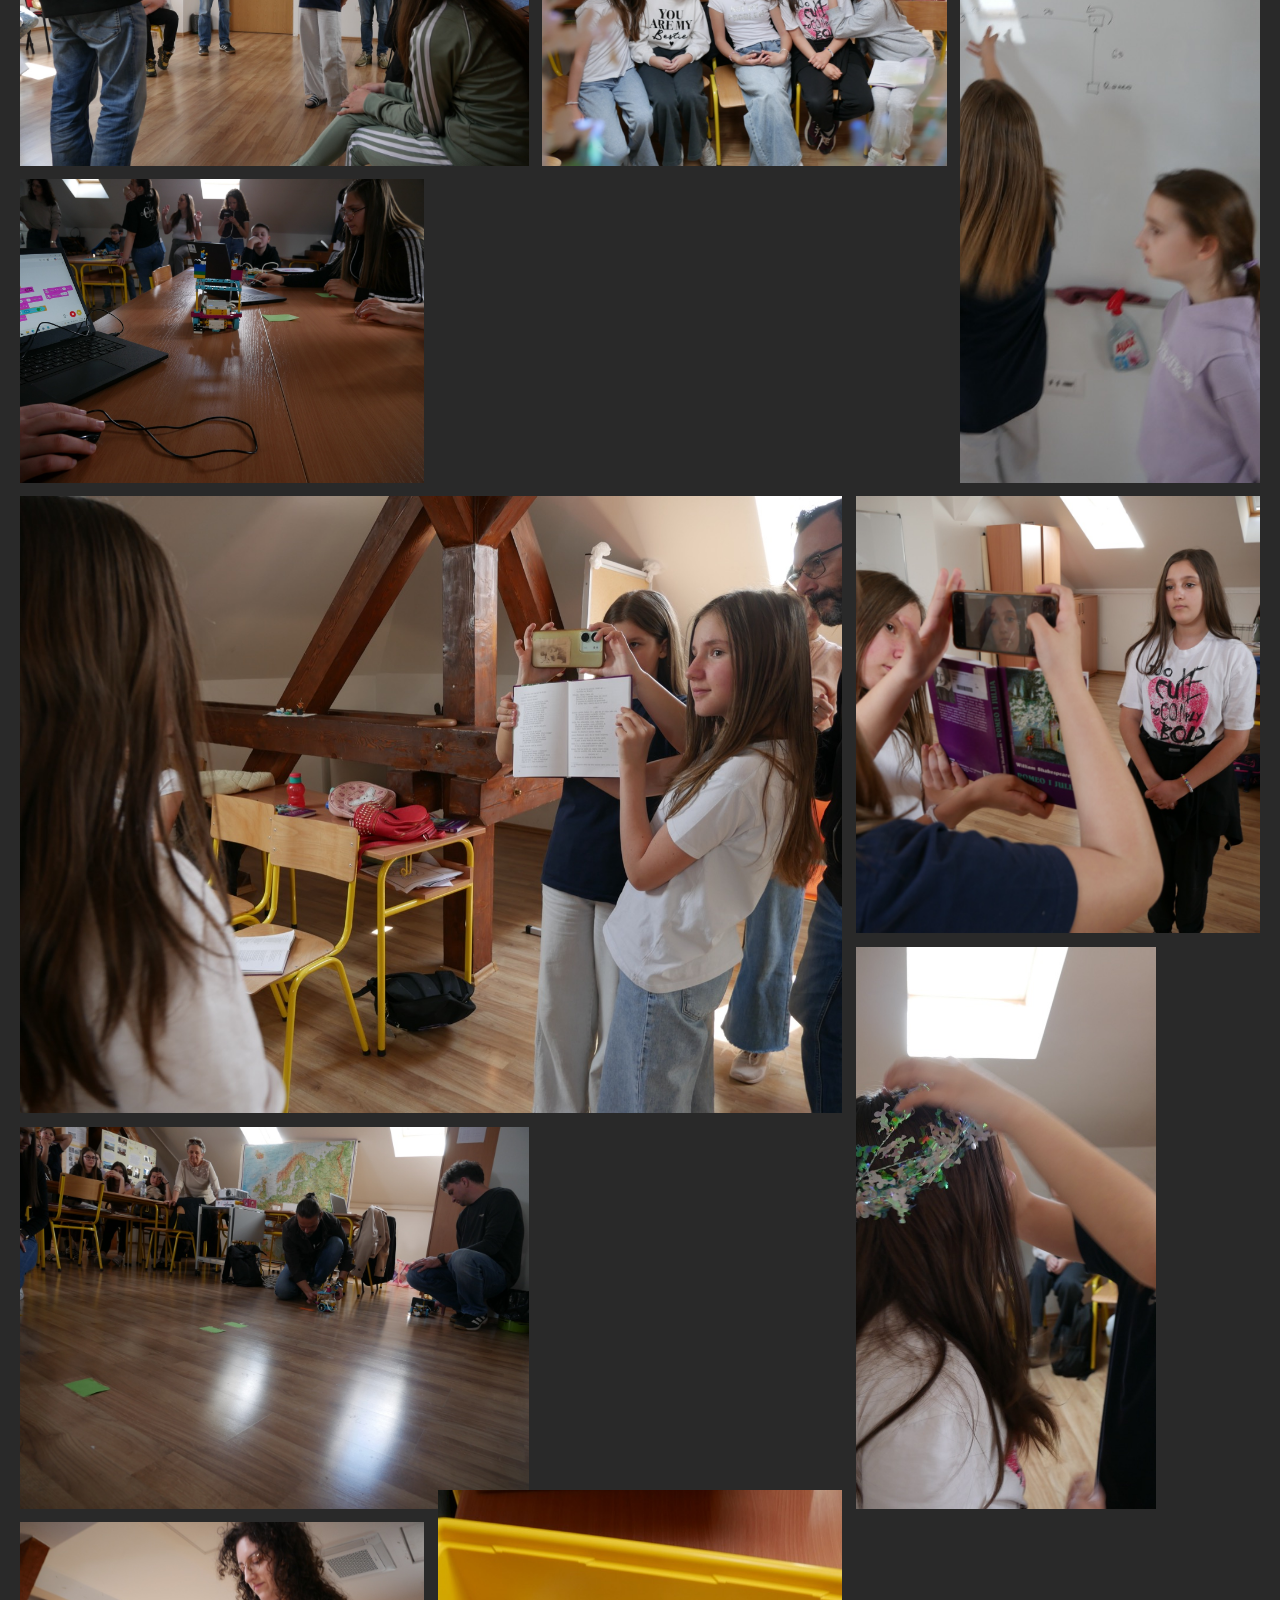
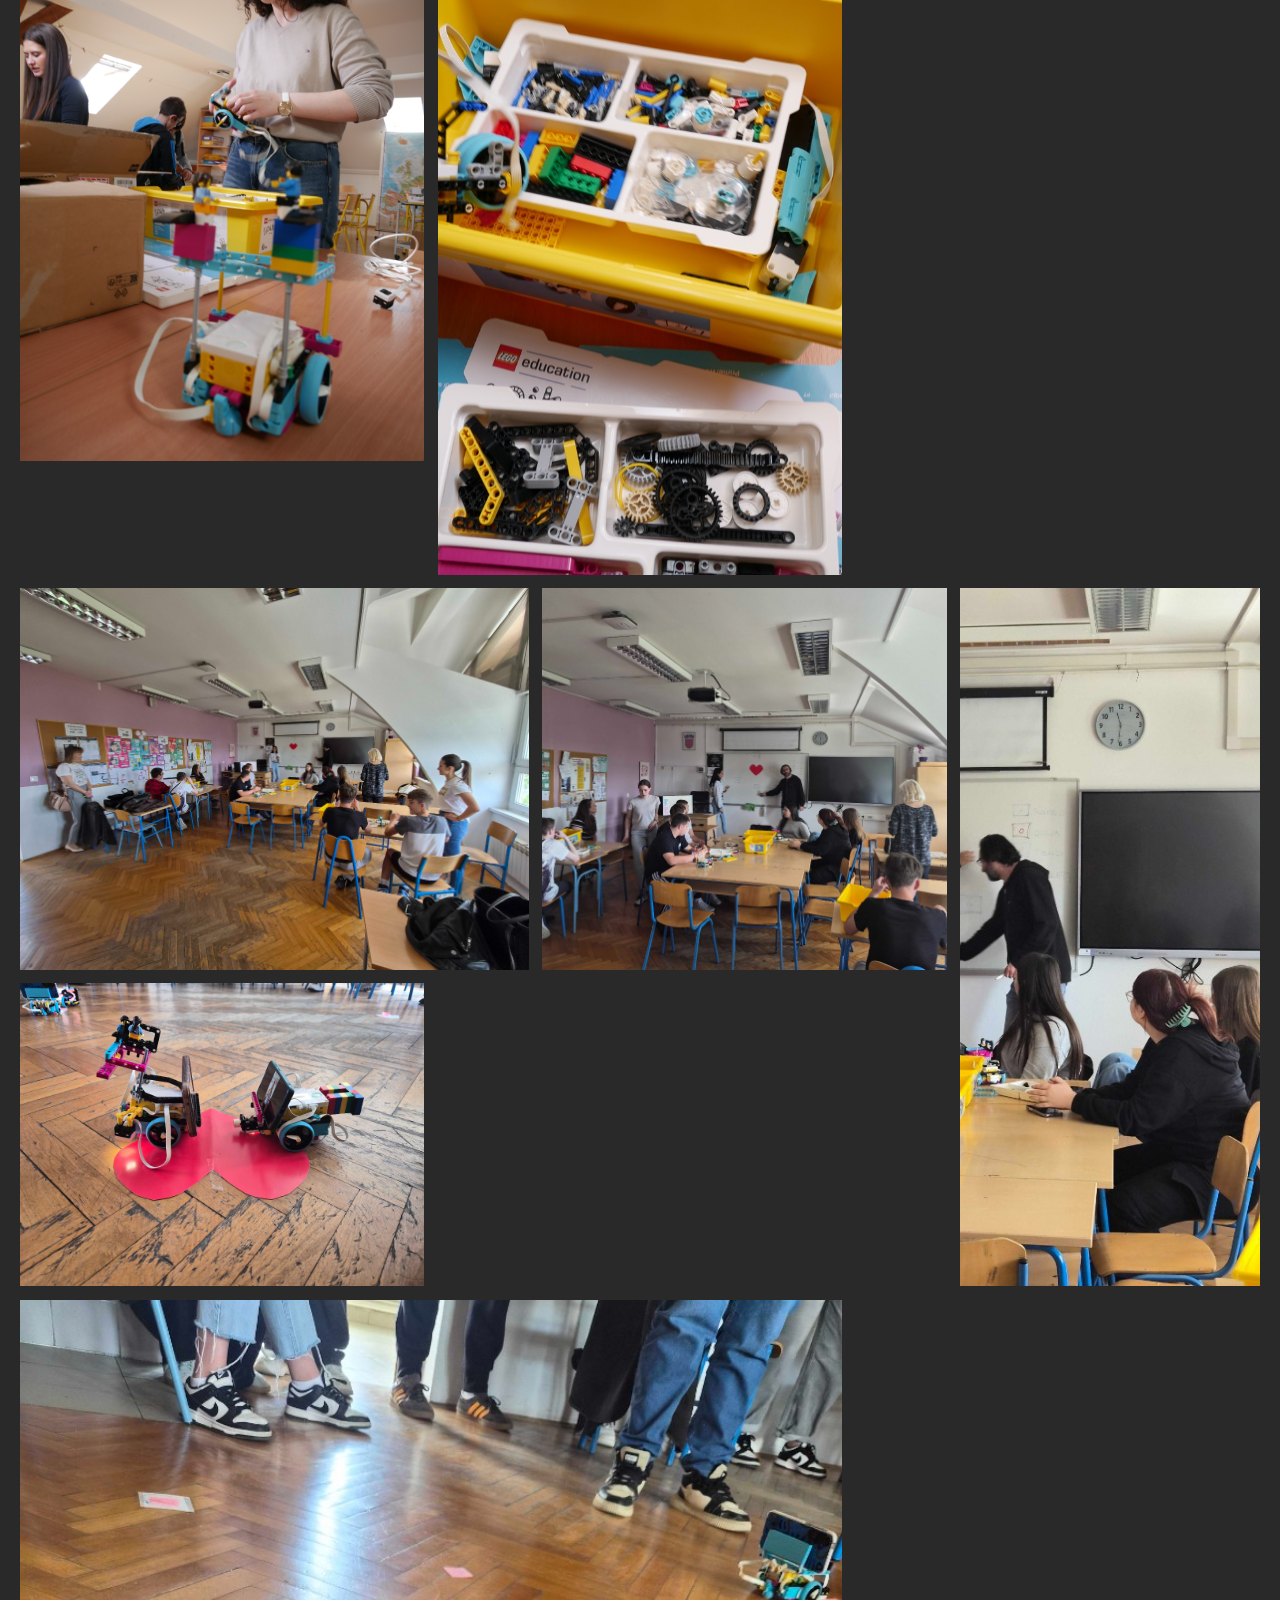
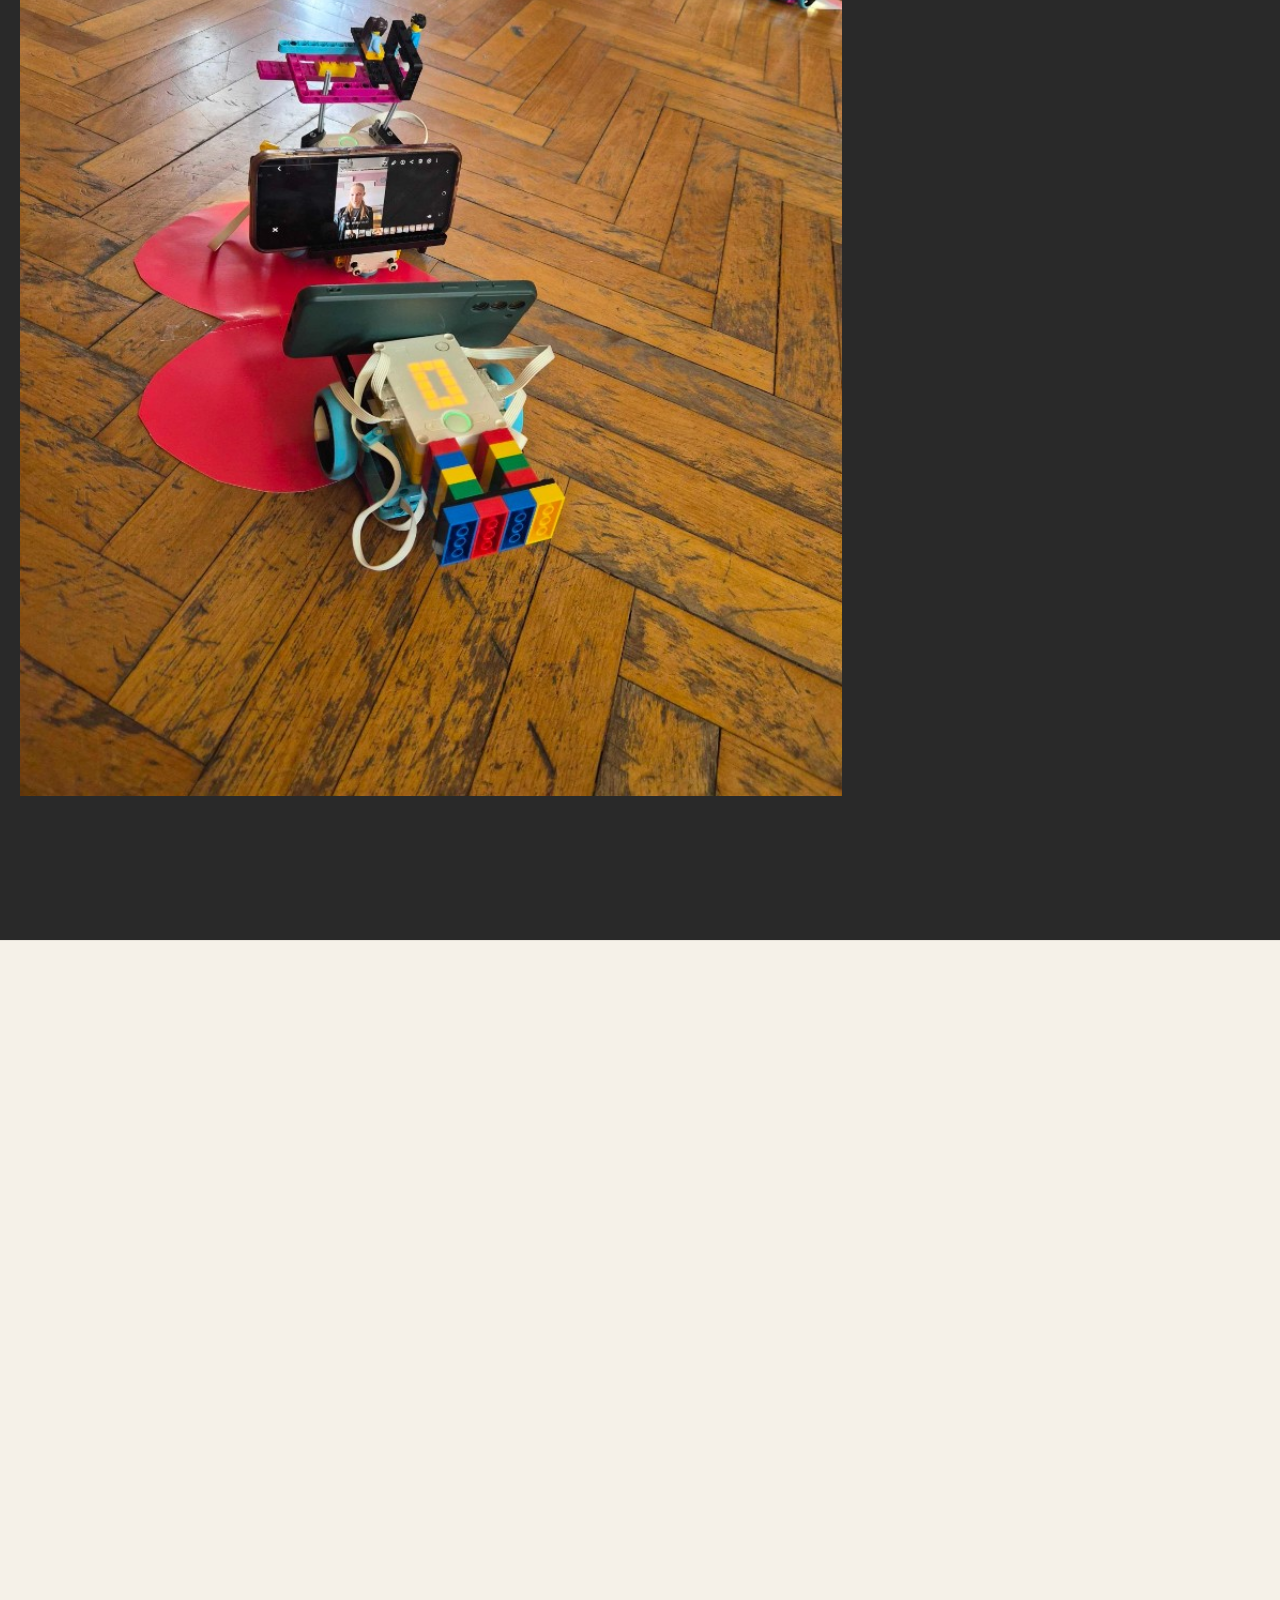
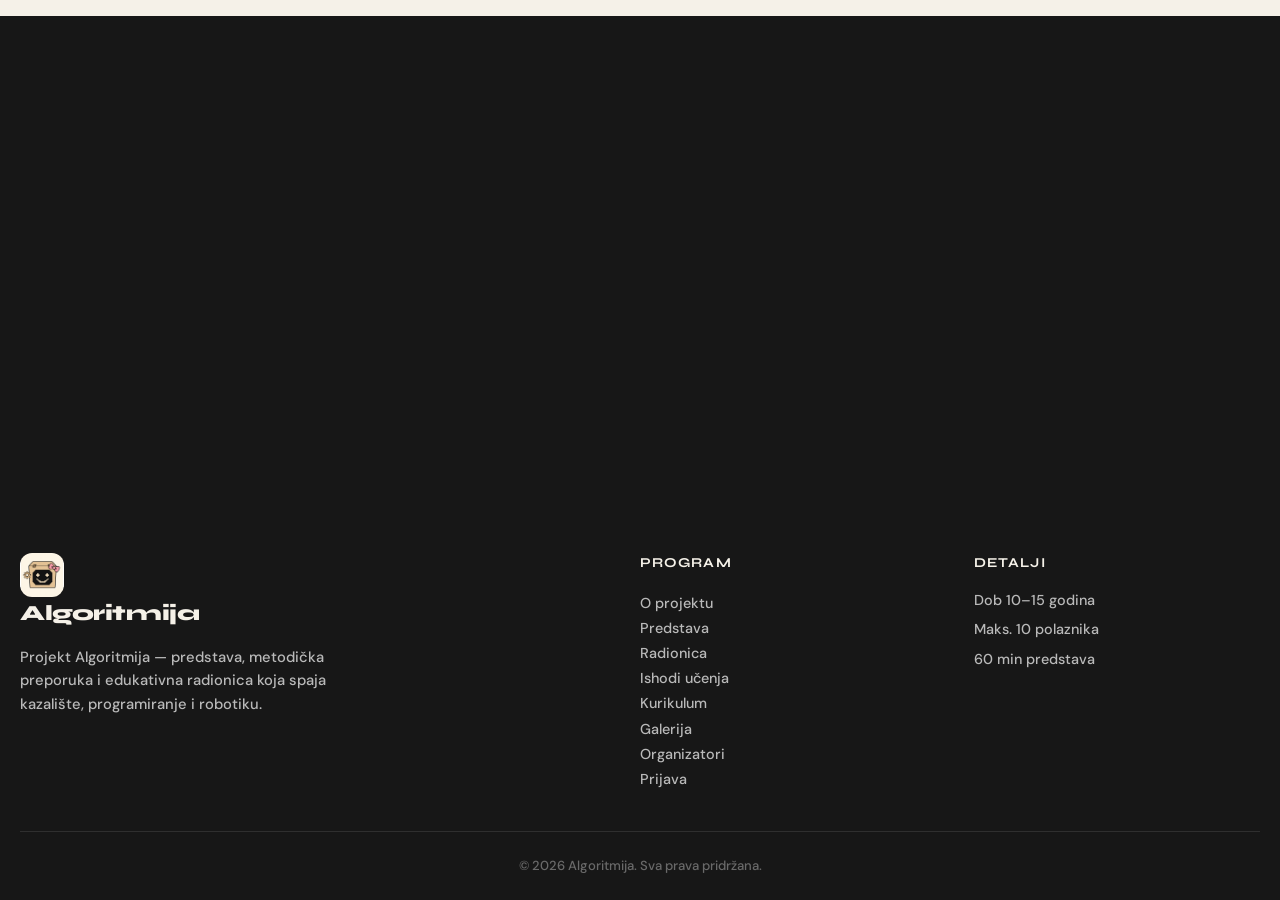
==== commit 345a8475: "Restore the stylesheet so the page is not unstyled. The icon link had replaced css/style.css, which " ====
--- a/index.html
+++ b/index.html
@@ -9,6 +9,7 @@
   <link rel="preconnect" href="https://fonts.gstatic.com" crossorigin>
   <link href="https://fonts.googleapis.com/css2?family=DM+Sans:ital,opsz,wght@0,9..40,400;0,9..40,500;0,9..40,600;0,9..40,700;1,9..40,400&family=Syne:wght@600;700;800&display=swap" rel="stylesheet">
   <link rel="icon" href="images/mark.jpg">
+  <link rel="stylesheet" href="css/style.css">
 </head>
 <body>
   <header class="site-header" id="top">
@@ -56,7 +57,7 @@
             <p class="hero-meta-secondary hero-meta-secondary--mobile">Dob 10–15 · Maks. 10 polaznika</p>
           </div>
           <div class="hero-visual reveal">
-            <img class="logo-hero" src="images/logo.jpg" alt="Logo Algoritmija, kartonski robot i natpis" width="1176" height="784">
+            <img src="images/hero.jpg" alt="Učenici na radionici robotike u učionici" width="1200" height="800">
           </div>
         </div>
       </div>
--- a/css/style.css
+++ b/css/style.css
@@ -0,0 +1,1500 @@
+/* ── Design system — Ink + Signal Red + Electric Lime ── */
+:root {
+  --ink: #171717;
+  --graphite: #292929;
+  --warm-white: #f5f1e8;
+  --signal-red: #ff4d3d;
+  --signal-red-dark: #e03528;
+  --electric-lime: #c8ff3d;
+  --grey: #737373;
+  --grey-light: #999999;
+
+  /* Semantic aliases */
+  --black: var(--ink);
+  --white: var(--warm-white);
+  --surface: #ebe6dc;
+  --ink-muted: var(--graphite);
+  --gray: var(--grey);
+  --gray-light: var(--grey-light);
+  --accent: var(--signal-red);
+  --accent-dark: var(--signal-red-dark);
+  --tech: var(--electric-lime);
+
+  --font-display: 'Syne', system-ui, sans-serif;
+  --font-body: 'DM Sans', system-ui, sans-serif;
+  --radius: 1rem;
+  --radius-pill: 2rem;
+  --shadow: 0 12px 40px rgba(23, 23, 23, 0.1);
+  --transition: 0.25s cubic-bezier(0.4, 0, 0.2, 1);
+}
+
+*, *::before, *::after { box-sizing: border-box; margin: 0; padding: 0; }
+html {
+  scroll-behavior: smooth;
+  overflow-x: clip;
+}
+body {
+  font-family: var(--font-body);
+  font-size: 1.05rem;
+  font-weight: 500;
+  color: var(--gray);
+  background: var(--white);
+  line-height: 1.5;
+  -webkit-font-smoothing: antialiased;
+  overflow-x: clip;
+  max-width: 100%;
+}
+main { overflow-x: clip; }
+img { display: block; max-width: 100%; height: auto; }
+a { color: inherit; text-decoration: none; }
+ul { list-style: none; }
+
+.container {
+  width: min(96rem, 100% - 2.5rem);
+  margin-inline: auto;
+  padding-inline: 0;
+}
+.container--narrow { width: min(42rem, 100% - 2.5rem); }
+.container--wide { width: min(110rem, 100% - 1.25rem); }
+
+.section-kicker {
+  display: block;
+  font-size: 0.75rem;
+  font-weight: 700;
+  letter-spacing: 0.14em;
+  text-transform: uppercase;
+  color: var(--signal-red);
+  margin-bottom: 1rem;
+}
+
+/* ── Header ── */
+.site-header {
+  position: sticky;
+  top: 0;
+  z-index: 100;
+  background: rgba(245, 241, 232, 0.94);
+  backdrop-filter: blur(10px);
+  border-bottom: 1px solid transparent;
+  transition: border-color var(--transition), box-shadow var(--transition);
+}
+.site-header.scrolled {
+  border-color: rgba(13, 13, 13, 0.08);
+  box-shadow: 0 2px 16px rgba(13, 13, 13, 0.05);
+}
+.nav {
+  display: flex;
+  align-items: center;
+  gap: 2rem;
+  padding: 1rem 0;
+}
+@media (min-width: 769px) {
+  .nav { padding: 1.15rem 0; }
+}
+.logo {
+  font-family: var(--font-display);
+  font-size: 1.35rem;
+  font-weight: 800;
+  color: var(--black);
+  letter-spacing: -0.02em;
+  flex-shrink: 0;
+}
+.logo-light { color: var(--white); }
+.nav-links {
+  display: flex;
+  gap: 2rem;
+  margin-left: auto;
+}
+.nav-links a {
+  color: var(--gray);
+  font-size: 0.92rem;
+  font-weight: 600;
+  transition: color var(--transition);
+}
+.nav-links a:hover { color: var(--black); }
+.nav-cta { margin-left: 0.5rem; }
+.nav-toggle {
+  display: none;
+  flex-direction: column;
+  gap: 5px;
+  background: none;
+  border: none;
+  cursor: pointer;
+  padding: 4px;
+  margin-left: auto;
+  position: relative;
+  z-index: 120;
+}
+.nav-toggle span {
+  display: block;
+  width: 24px;
+  height: 2px;
+  background: var(--black);
+}
+
+/* ── Buttons ── */
+.btn {
+  display: inline-flex;
+  align-items: center;
+  justify-content: center;
+  padding: 1rem 1.75rem;
+  border-radius: var(--radius-pill);
+  font-family: var(--font-body);
+  font-size: 0.95rem;
+  font-weight: 600;
+  line-height: 1;
+  transition: all var(--transition);
+  cursor: pointer;
+  border: 1px solid transparent;
+  white-space: nowrap;
+}
+.btn-sm { padding: 0.65rem 1.15rem; font-size: 0.88rem; }
+.btn-lg { padding: 1.15rem 2rem; font-size: 1rem; }
+.btn-primary {
+  background: var(--signal-red);
+  color: var(--warm-white);
+  border-color: var(--signal-red);
+  box-shadow: 0 8px 24px rgba(255, 77, 61, 0.28);
+}
+.btn-primary:hover {
+  background: var(--signal-red-dark);
+  border-color: var(--signal-red-dark);
+  transform: translateY(-1px);
+}
+.btn-ghost {
+  background: transparent;
+  color: var(--gray);
+  border: none;
+  padding-inline: 0.5rem;
+  font-weight: 600;
+}
+.btn-ghost:hover { color: var(--signal-red); }
+
+/* ── Hero ── */
+.hero-screen {
+  padding: 3.5rem 0 5rem;
+  overflow: hidden;
+  background: var(--white);
+}
+.hero-meta {
+  margin-bottom: 2.75rem;
+}
+.hero-meta-primary {
+  font-size: 0.72rem;
+  font-weight: 700;
+  letter-spacing: 0.18em;
+  text-transform: uppercase;
+  color: var(--black);
+  margin-bottom: 0.35rem;
+}
+.hero-meta-secondary {
+  font-size: 0.82rem;
+  font-weight: 500;
+  letter-spacing: 0.04em;
+  color: var(--gray);
+}
+.hero-meta-secondary--mobile { display: none; }
+.hero-screen-inner {
+  display: grid;
+  grid-template-columns: 0.95fr 1.05fr;
+  gap: clamp(3rem, 6vw, 5rem);
+  align-items: center;
+}
+.hero-title {
+  font-family: var(--font-display);
+  font-size: clamp(3.25rem, 7.5vw, 6rem);
+  font-weight: 800;
+  line-height: 1.02;
+  color: var(--black);
+  letter-spacing: -0.03em;
+  margin-bottom: 0.75rem;
+  text-transform: uppercase;
+  overflow-wrap: normal;
+  word-break: normal;
+  hyphens: none;
+}
+.hero-title-line {
+  display: block;
+}
+.hero-title-accent {
+  color: var(--signal-red);
+}
+.hero-subtitle {
+  font-family: var(--font-display);
+  font-size: clamp(1.35rem, 2.5vw, 1.85rem);
+  font-weight: 600;
+  color: var(--graphite);
+  line-height: 1.25;
+  margin-bottom: 1.5rem;
+}
+.hero-lead {
+  font-size: 1.1rem;
+  color: var(--gray);
+  max-width: 28rem;
+  margin-bottom: 2.5rem;
+  line-height: 1.65;
+}
+.hero-actions {
+  display: flex;
+  align-items: center;
+  gap: 1.5rem;
+  flex-wrap: wrap;
+}
+.hero-visual {
+  position: relative;
+}
+.hero-visual img {
+  width: 100%;
+  min-height: clamp(320px, 42vw, 520px);
+  object-fit: cover;
+  border-radius: 1.5rem;
+  box-shadow: var(--shadow);
+}
+
+/* ── Marquee — identitet ── */
+.marquee-band--mobile { display: none; }
+.marquee-band--desktop {
+  border-block: none;
+  padding: 1.75rem 0;
+  overflow: hidden;
+  max-width: 100%;
+  background: var(--ink);
+}
+.marquee-track {
+  display: flex;
+  align-items: center;
+  gap: 2.5rem;
+  width: max-content;
+  animation: marquee 65s linear infinite;
+  opacity: 1;
+}
+.marquee-track span {
+  font-family: var(--font-display);
+  font-size: clamp(0.85rem, 2vw, 1.05rem);
+  font-weight: 800;
+  letter-spacing: 0.2em;
+  text-transform: uppercase;
+  color: var(--warm-white);
+  white-space: nowrap;
+}
+.marquee-accent {
+  color: var(--electric-lime) !important;
+}
+.marquee-sep {
+  color: rgba(245, 241, 232, 0.35) !important;
+  font-weight: 400 !important;
+  letter-spacing: 0 !important;
+  font-size: 1rem !important;
+}
+@keyframes marquee {
+  0% { transform: translateX(0); }
+  100% { transform: translateX(-50%); }
+}
+@media (prefers-reduced-motion: reduce) {
+  .marquee-track { animation: none; }
+}
+
+/* ── About — prozračan ── */
+.section-about {
+  padding: clamp(6rem, 12vw, 10rem) 0;
+  background: var(--white);
+}
+.about-editorial {
+  text-align: center;
+}
+.about-lead {
+  font-size: clamp(1.15rem, 2.5vw, 1.35rem);
+  color: var(--ink-muted);
+  line-height: 1.7;
+  margin-bottom: 1.5rem;
+}
+.about-text {
+  font-size: 1rem;
+  color: var(--gray);
+  line-height: 1.75;
+  max-width: 36rem;
+  margin-inline: auto;
+}
+
+/* ── DISP — grafički ── */
+.section-disp {
+  padding: clamp(5rem, 10vw, 8rem) 0;
+  background: var(--white);
+  color: var(--ink);
+}
+.disp-header {
+  max-width: 40rem;
+  margin-bottom: clamp(3rem, 6vw, 5rem);
+}
+.disp-headline {
+  font-family: var(--font-display);
+  font-size: clamp(2rem, 5vw, 3.5rem);
+  font-weight: 700;
+  line-height: 1.08;
+  letter-spacing: -0.02em;
+  color: var(--ink);
+  margin-bottom: 1.5rem;
+}
+.disp-lead {
+  font-size: 1.05rem;
+  color: var(--gray);
+  line-height: 1.7;
+}
+.disp-lead em {
+  font-style: normal;
+  color: var(--graphite);
+  font-weight: 600;
+}
+.disp-grid {
+  display: grid;
+  grid-template-columns: 1fr 1fr 1fr;
+  grid-template-rows: auto auto auto;
+  gap: clamp(1.5rem, 4vw, 3rem);
+  border-top: 1px solid rgba(23, 23, 23, 0.08);
+  padding-top: clamp(2rem, 4vw, 3rem);
+}
+.disp-item {
+  display: flex;
+  flex-direction: column;
+  gap: 0.75rem;
+  align-items: center;
+  text-align: center;
+}
+.disp-item--d { grid-column: 2; grid-row: 1; }
+.disp-item--i { grid-column: 1; grid-row: 2; align-items: flex-start; text-align: left; }
+.disp-item--s { grid-column: 3; grid-row: 2; align-items: flex-end; text-align: right; }
+.disp-item--p { grid-column: 2; grid-row: 3; }
+.disp-desc {
+  display: none;
+  font-size: 0.92rem;
+  color: var(--gray);
+  line-height: 1.55;
+  max-width: 22rem;
+}
+.disp-item--i .disp-desc,
+.disp-item--s .disp-desc { max-width: 16rem; }
+.disp-dash {
+  display: none;
+}
+.disp-letter {
+  font-family: var(--font-display);
+  font-size: clamp(4rem, 10vw, 7rem);
+  font-weight: 800;
+  line-height: 0.9;
+  letter-spacing: -0.03em;
+}
+.disp-item--d .disp-letter,
+.disp-item--s .disp-letter { color: var(--signal-red); }
+.disp-item--i .disp-letter,
+.disp-item--p .disp-letter { color: var(--electric-lime); }
+.disp-word {
+  font-size: 0.72rem;
+  font-weight: 700;
+  letter-spacing: 0.16em;
+  text-transform: uppercase;
+  color: var(--gray);
+}
+
+/* ── Predstava ── */
+.section-show {
+  padding: clamp(5rem, 10vw, 8rem) 0;
+  background: var(--surface);
+}
+.show-editorial {
+  max-width: 42rem;
+  margin-bottom: 3rem;
+}
+.show-headline {
+  font-family: var(--font-display);
+  font-size: clamp(2rem, 4vw, 3rem);
+  font-weight: 700;
+  color: var(--black);
+  line-height: 1.12;
+  letter-spacing: -0.02em;
+  margin-bottom: 1.25rem;
+}
+.show-lead {
+  font-size: 1.15rem;
+  color: var(--ink-muted);
+  line-height: 1.65;
+}
+.show-split {
+  display: grid;
+  grid-template-columns: 1.15fr 1fr;
+  gap: clamp(2rem, 4vw, 3.5rem);
+  align-items: start;
+  margin-bottom: 3rem;
+}
+.show-media {
+  border-radius: 1.25rem;
+  overflow: hidden;
+}
+.show-media img {
+  width: 100%;
+  aspect-ratio: 4/3;
+  object-fit: cover;
+}
+.show-body p {
+  font-size: 1.02rem;
+  color: var(--gray);
+  line-height: 1.7;
+  margin-bottom: 1.25rem;
+}
+.show-body p:last-child { margin-bottom: 0; }
+.show-body em {
+  font-style: normal;
+  font-weight: 600;
+  color: var(--ink-muted);
+}
+.show-highlight {
+  margin-top: 1.5rem;
+  padding-top: 1.5rem;
+  border-top: 1px solid rgba(13, 13, 13, 0.08);
+}
+.show-highlight p {
+  margin-bottom: 0;
+  font-size: 0.95rem;
+  font-style: italic;
+  color: var(--gray);
+}
+.show-credits strong {
+  color: var(--ink-muted);
+  font-weight: 600;
+}
+.show-meta {
+  max-width: 52rem;
+  padding-top: 2rem;
+  border-top: 1px solid rgba(13, 13, 13, 0.08);
+}
+.show-credits,
+.show-note {
+  font-size: 0.98rem;
+  color: var(--gray);
+  line-height: 1.65;
+  margin-bottom: 1rem;
+}
+.show-bridge {
+  font-family: var(--font-display);
+  font-size: clamp(1.25rem, 2.5vw, 1.6rem);
+  font-weight: 700;
+  color: var(--signal-red);
+  line-height: 1.35;
+  margin-top: 2rem;
+}
+
+/* ── Radionica ── */
+.section-workshop {
+  padding: clamp(5rem, 10vw, 8rem) 0;
+  background: var(--white);
+}
+.workshop-editorial {
+  max-width: 42rem;
+  margin-bottom: 3rem;
+}
+.workshop-headline {
+  font-family: var(--font-display);
+  font-size: clamp(2rem, 4vw, 3rem);
+  font-weight: 700;
+  color: var(--black);
+  line-height: 1.12;
+  letter-spacing: -0.02em;
+  margin-bottom: 1.25rem;
+}
+.workshop-lead {
+  font-size: 1.15rem;
+  color: var(--ink-muted);
+  line-height: 1.65;
+}
+.workshop-split {
+  display: grid;
+  grid-template-columns: 1.2fr 0.8fr;
+  gap: clamp(2rem, 4vw, 3.5rem);
+  align-items: start;
+}
+.workshop-body p {
+  font-size: 1.02rem;
+  color: var(--gray);
+  line-height: 1.7;
+  margin-bottom: 1.25rem;
+}
+.workshop-list {
+  margin-top: 1.5rem;
+}
+.workshop-list li {
+  position: relative;
+  padding-left: 1.25rem;
+  margin-bottom: 0.65rem;
+  font-size: 1rem;
+  font-weight: 600;
+  color: var(--ink-muted);
+}
+.workshop-list li::before {
+  content: '';
+  position: absolute;
+  left: 0;
+  top: 0.55rem;
+  width: 6px;
+  height: 6px;
+  border-radius: 50%;
+  background: var(--signal-red);
+}
+.workshop-team {
+  padding: 1.75rem 0;
+  border-top: 1px solid rgba(13, 13, 13, 0.08);
+}
+.workshop-team h3 {
+  display: none;
+}
+.workshop-team p {
+  font-size: 0.92rem;
+  color: var(--gray);
+  line-height: 1.6;
+  margin-bottom: 0.75rem;
+}
+.workshop-team p:last-child { margin-bottom: 0; }
+.workshop-team strong { color: var(--ink-muted); font-weight: 600; }
+
+/* ── Outcomes — editorial ── */
+.section-outcomes {
+  padding: clamp(6rem, 12vw, 10rem) 0;
+  background: var(--white);
+}
+.section-header--left {
+  text-align: left;
+  max-width: none;
+  margin-bottom: clamp(3rem, 6vw, 4.5rem);
+}
+.section-header--left h2 {
+  font-family: var(--font-display);
+  font-size: clamp(2rem, 4vw, 2.75rem);
+  font-weight: 700;
+  color: var(--black);
+}
+.outcomes-editorial {
+  display: grid;
+  grid-template-columns: 1fr 1fr;
+  column-gap: clamp(2rem, 5vw, 4rem);
+  row-gap: clamp(3rem, 6vw, 5rem);
+  align-items: start;
+}
+.outcome-block {
+  position: relative;
+  transition: box-shadow var(--transition);
+}
+.outcome-block:hover {
+  box-shadow: inset 4px 0 0 var(--electric-lime);
+}
+.outcome-block--01 {
+  grid-column: 1;
+  grid-row: 1;
+  padding-right: clamp(1rem, 3vw, 2rem);
+}
+.outcome-block--02 {
+  grid-column: 2;
+  grid-row: 1;
+  padding-top: clamp(3rem, 8vw, 6rem);
+}
+.outcome-block--03 {
+  grid-column: 1;
+  grid-row: 2;
+  padding-right: clamp(1rem, 3vw, 2rem);
+}
+.outcome-block--04 {
+  grid-column: 2;
+  grid-row: 2;
+  padding-top: clamp(1.5rem, 4vw, 3rem);
+  padding-left: clamp(1.5rem, 3vw, 2.5rem);
+  border-left: 1px solid rgba(13, 13, 13, 0.08);
+}
+.outcome-index {
+  display: block;
+  font-family: var(--font-display);
+  font-size: clamp(3rem, 6vw, 5rem);
+  font-weight: 800;
+  color: var(--signal-red);
+  line-height: 1;
+  margin-bottom: 1rem;
+}
+.outcome-block h3 {
+  font-family: var(--font-display);
+  font-size: clamp(1.5rem, 3vw, 2.25rem);
+  font-weight: 700;
+  color: var(--black);
+  line-height: 1.1;
+  margin-bottom: 0.85rem;
+  letter-spacing: -0.02em;
+}
+.outcome-block--02 h3 { font-size: clamp(1.75rem, 3.5vw, 2.5rem); }
+.outcome-plus {
+  display: block;
+  font-size: 0.6em;
+  color: var(--electric-lime);
+  font-weight: 800;
+  margin: 0.15em 0;
+}
+.outcome-block p {
+  font-size: 1rem;
+  color: var(--gray);
+  line-height: 1.6;
+  max-width: 32ch;
+}
+.outcome-block--04 p { max-width: none; }
+
+/* ── Faze — tipografija ── */
+.section-journey {
+  padding: clamp(6rem, 12vw, 10rem) 0;
+  background: var(--surface);
+}
+.section-header {
+  text-align: left;
+  max-width: none;
+  margin: 0 0 clamp(3rem, 6vw, 4rem);
+}
+.section-header h2 {
+  font-family: var(--font-display);
+  font-size: clamp(2rem, 4vw, 2.75rem);
+  font-weight: 700;
+  color: var(--black);
+  line-height: 1.15;
+}
+.section-desc {
+  color: var(--gray);
+  font-size: 1.05rem;
+}
+.phases-simple {
+  display: grid;
+  grid-template-columns: 1fr auto 1fr auto 1fr;
+  gap: clamp(1rem, 3vw, 2rem);
+  align-items: start;
+  max-width: none;
+}
+.phase-row {
+  display: flex;
+  flex-direction: column;
+  gap: 0.85rem;
+}
+.phase-connector {
+  align-self: center;
+  width: clamp(2rem, 6vw, 4rem);
+  height: 1px;
+  background: rgba(13, 13, 13, 0.12);
+  margin-top: 2.5rem;
+}
+.phase-num {
+  font-family: var(--font-display);
+  font-size: clamp(3rem, 5vw, 4.5rem);
+  font-weight: 800;
+  color: var(--signal-red);
+  line-height: 0.85;
+  letter-spacing: -0.03em;
+}
+.phase-content h3 {
+  font-family: var(--font-display);
+  font-size: clamp(1.25rem, 2.5vw, 1.65rem);
+  font-weight: 700;
+  color: var(--black);
+  margin-bottom: 0.65rem;
+  padding-top: 0.35rem;
+}
+.phase-content p {
+  font-size: 1rem;
+  color: var(--gray);
+  line-height: 1.65;
+  max-width: 40ch;
+}
+
+/* ── Statement — pause moment ── */
+.section-statement {
+  padding: clamp(6rem, 16vw, 12rem) clamp(1.25rem, 5vw, 3rem);
+  background: var(--ink);
+  color: var(--warm-white);
+  text-align: center;
+  overflow-x: clip;
+}
+.section-statement .container {
+  width: min(52rem, 100%);
+  container-type: inline-size;
+}
+.statement-lockup {
+  display: flex;
+  flex-direction: column;
+  align-items: center;
+  justify-content: center;
+  gap: clamp(0.25rem, 2vw, 0.75rem);
+  margin-bottom: 2rem;
+  width: 100%;
+  max-width: 100%;
+}
+.statement-word {
+  display: block;
+  font-family: var(--font-display);
+  font-size: clamp(1.35rem, 5.8cqw, 5rem);
+  font-weight: 800;
+  letter-spacing: -0.03em;
+  line-height: 1;
+  text-transform: uppercase;
+  text-align: center;
+  width: 100%;
+  max-width: 100%;
+  white-space: nowrap;
+}
+.statement-word--art { color: var(--warm-white); }
+.statement-word--tech { color: var(--electric-lime); }
+.statement-x {
+  font-family: var(--font-display);
+  font-size: clamp(1.25rem, 4vw, 2rem);
+  font-weight: 400;
+  color: var(--signal-red);
+  opacity: 1;
+  line-height: 1;
+}
+.statement-tagline {
+  font-size: clamp(1rem, 2vw, 1.2rem);
+  color: rgba(245, 241, 232, 0.72);
+  max-width: 28rem;
+  margin-inline: auto;
+  line-height: 1.6;
+}
+
+/* ── Gallery ── */
+.section-gallery {
+  padding: clamp(5rem, 12vw, 9rem) 0;
+  background: var(--graphite);
+  color: var(--warm-white);
+  overflow-x: clip;
+}
+.section-header--gallery {
+  max-width: none;
+  margin-bottom: 2.5rem;
+  text-align: left;
+}
+.section-header--gallery .section-kicker { color: var(--electric-lime); }
+.section-header--gallery h2 {
+  font-family: var(--font-display);
+  font-size: clamp(2.5rem, 5vw, 4rem);
+  font-weight: 700;
+  color: var(--warm-white);
+  line-height: 1.1;
+  letter-spacing: -0.02em;
+}
+.gallery-tabs {
+  display: flex;
+  gap: 2rem;
+  margin-bottom: 2rem;
+  padding: 0;
+  background: none;
+  border-bottom: 1px solid rgba(255, 255, 255, 0.15);
+  width: 100%;
+}
+.gallery-tab {
+  padding: 0.75rem 0;
+  border: none;
+  border-radius: 0;
+  background: transparent;
+  font-family: var(--font-body);
+  font-size: 0.88rem;
+  font-weight: 700;
+  letter-spacing: 0.1em;
+  text-transform: uppercase;
+  color: rgba(255, 255, 255, 0.4);
+  cursor: pointer;
+  transition: color var(--transition);
+  border-bottom: 2px solid transparent;
+  margin-bottom: -1px;
+}
+.gallery-tab:hover { color: rgba(255, 255, 255, 0.75); }
+.gallery-tab.is-active {
+  background: transparent;
+  color: var(--warm-white);
+  border-bottom-color: var(--signal-red);
+}
+.gallery-bleed {
+  width: 100%;
+  padding-inline: clamp(0.75rem, 2vw, 1.25rem);
+}
+.gallery-panel[hidden] { display: none; }
+.gallery--editorial {
+  display: grid;
+  grid-template-columns: repeat(12, 1fr);
+  grid-auto-rows: minmax(100px, auto);
+  gap: clamp(0.5rem, 1.5vw, 0.85rem);
+  max-width: 110rem;
+  margin-inline: auto;
+}
+.gallery-item {
+  position: relative;
+  overflow: hidden;
+  cursor: pointer;
+  min-height: 100px;
+}
+.gallery-item img {
+  width: 100%;
+  height: 100%;
+  object-fit: cover;
+  transition: transform 0.6s ease;
+}
+.gallery-item:hover img { transform: scale(1.04); }
+.gallery-item--hero {
+  grid-column: span 8;
+  grid-row: span 3;
+  min-height: clamp(360px, 50vw, 520px);
+}
+.gallery-item--accent {
+  grid-column: span 4;
+  grid-row: span 2;
+  min-height: 260px;
+}
+.gallery-item--tall {
+  grid-column: span 3;
+  grid-row: span 2;
+  min-height: 220px;
+}
+.gallery-item--wide {
+  grid-column: span 5;
+  grid-row: span 1;
+  min-height: 180px;
+}
+.gallery-item--standard {
+  grid-column: span 4;
+  grid-row: span 1;
+  min-height: 180px;
+}
+.gallery-item--offset {
+  grid-column: span 4;
+  grid-row: span 2;
+  min-height: 240px;
+  margin-top: -2rem;
+}
+.gallery-item--crop-top img { object-position: center 20%; }
+.gallery-item--crop-left img { object-position: 25% center; }
+.gallery-item--crop-right img { object-position: 75% center; }
+.gallery-item--crop-face img { object-position: center 30%; }
+
+/* ── Lightbox ── */
+.lightbox {
+  position: fixed;
+  inset: 0;
+  z-index: 200;
+  background: rgba(13, 13, 13, 0.94);
+  display: flex;
+  align-items: center;
+  justify-content: center;
+}
+.lightbox[hidden] { display: none; }
+.lightbox img {
+  max-width: 90vw;
+  max-height: 85vh;
+  border-radius: var(--radius);
+  object-fit: contain;
+}
+.lightbox-close,
+.lightbox-prev,
+.lightbox-next {
+  position: absolute;
+  background: none;
+  border: none;
+  color: var(--white);
+  font-size: 2.5rem;
+  cursor: pointer;
+  opacity: 0.7;
+  transition: opacity var(--transition);
+  padding: 1rem;
+  line-height: 1;
+}
+.lightbox-close:hover,
+.lightbox-prev:hover,
+.lightbox-next:hover { opacity: 1; }
+.lightbox-close { top: 1rem; right: 1.5rem; }
+.lightbox-prev { left: 1rem; }
+.lightbox-next { right: 1rem; }
+
+/* ── Organizers ── */
+.organizers-section {
+  padding: clamp(6rem, 14vw, 10rem) 0 clamp(4rem, 8vw, 6rem);
+  background: var(--white);
+  border-top: 1px solid rgba(13, 13, 13, 0.06);
+}
+.organizers-kicker {
+  text-align: center;
+  font-size: 0.75rem;
+  font-weight: 700;
+  letter-spacing: 0.14em;
+  text-transform: uppercase;
+  color: var(--gray-light);
+  margin-bottom: 3.5rem;
+}
+.organizers-grid {
+  display: flex;
+  justify-content: center;
+  align-items: center;
+  gap: clamp(3rem, 8vw, 6rem);
+  flex-wrap: wrap;
+}
+.organizer-card {
+  display: flex;
+  flex-direction: column;
+  align-items: center;
+  gap: 1.25rem;
+  transition: opacity var(--transition);
+  padding: 0;
+  background: none;
+  border: none;
+}
+.organizer-card:hover { opacity: 0.75; }
+.organizer-card img {
+  height: clamp(4rem, 8vw, 5.5rem);
+  width: auto;
+  max-width: 16rem;
+  object-fit: contain;
+}
+.organizer-name {
+  font-size: 0.85rem;
+  font-weight: 600;
+  color: var(--gray);
+  letter-spacing: 0.02em;
+}
+.organizers-contact {
+  max-width: 36rem;
+  margin: 3.5rem auto 0;
+  text-align: center;
+}
+.organizers-contact h3 {
+  font-family: var(--font-display);
+  font-size: 0.85rem;
+  font-weight: 700;
+  letter-spacing: 0.1em;
+  text-transform: uppercase;
+  color: var(--gray-light);
+  margin-bottom: 1.25rem;
+}
+.organizers-contact li {
+  font-size: 0.92rem;
+  color: var(--gray);
+  margin-bottom: 0.5rem;
+  line-height: 1.5;
+}
+.organizers-contact a {
+  color: var(--ink-muted);
+  transition: color var(--transition);
+}
+.organizers-contact a:hover { color: var(--signal-red); }
+
+/* ── Closing CTA ── */
+.section-closing-cta {
+  padding: clamp(5rem, 12vw, 8rem) 0;
+  background: var(--black);
+  color: var(--white);
+  text-align: center;
+}
+.closing-cta-headline {
+  font-family: var(--font-display);
+  font-size: clamp(2.25rem, 6vw, 4rem);
+  font-weight: 800;
+  line-height: 1.08;
+  letter-spacing: -0.02em;
+  text-transform: uppercase;
+  margin-bottom: 2.5rem;
+}
+.closing-cta-btn {
+  min-width: min(100%, 18rem);
+}
+
+/* ── Footer ── */
+.site-footer {
+  background: var(--black);
+  color: rgba(255, 255, 255, 0.7);
+  padding: 3rem 0 0;
+}
+.footer-grid {
+  display: grid;
+  grid-template-columns: 2fr 1fr 1fr;
+  gap: 3rem;
+  padding-bottom: 2.5rem;
+  border-bottom: 1px solid rgba(255, 255, 255, 0.1);
+}
+.footer-brand .logo { display: inline-block; margin-bottom: 1rem; }
+.footer-brand p {
+  font-size: 0.92rem;
+  line-height: 1.6;
+  max-width: 22rem;
+}
+.footer-links h3,
+.footer-meta h3 {
+  font-family: var(--font-display);
+  font-size: 0.85rem;
+  font-weight: 700;
+  text-transform: uppercase;
+  letter-spacing: 0.08em;
+  color: var(--white);
+  margin-bottom: 1rem;
+}
+.footer-links a,
+.footer-meta li {
+  font-size: 0.9rem;
+  margin-bottom: 0.5rem;
+  transition: color var(--transition);
+}
+.footer-links a:hover { color: var(--signal-red); }
+.footer-bottom {
+  padding: 1.5rem 0;
+  text-align: center;
+  font-size: 0.82rem;
+  opacity: 0.5;
+}
+
+/* ── Mobile sticky CTA ── */
+.mobile-cta {
+  display: none;
+  position: fixed;
+  bottom: 0;
+  left: 0;
+  right: 0;
+  z-index: 90;
+  background: var(--signal-red);
+  color: var(--warm-white);
+  text-align: center;
+  padding: 1rem;
+  font-weight: 700;
+  font-size: 0.95rem;
+  box-shadow: 0 -4px 20px rgba(13, 13, 13, 0.15);
+}
+
+/* ── Reveal ── */
+.reveal {
+  opacity: 0;
+  transform: translateY(20px);
+  transition: opacity 0.6s ease, transform 0.6s ease;
+}
+.reveal.visible {
+  opacity: 1;
+  transform: translateY(0);
+}
+
+/* ── Responsive ── */
+@media (min-width: 1200px) {
+  .hero-visual { margin-right: -4vw; }
+}
+
+@media (max-width: 1024px) {
+  .hero-screen-inner { grid-template-columns: 1fr; }
+  .hero-visual img { min-height: 280px; }
+  .disp-grid {
+    grid-template-columns: 1fr 1fr;
+    grid-template-rows: auto;
+  }
+  .disp-item--d { grid-column: 1 / -1; grid-row: auto; align-items: center; text-align: center; }
+  .disp-item--i { grid-column: 1; grid-row: auto; align-items: flex-start; text-align: left; }
+  .disp-item--s { grid-column: 2; grid-row: auto; align-items: flex-start; text-align: left; }
+  .disp-item--p { grid-column: 1 / -1; grid-row: auto; align-items: center; text-align: center; }
+  .show-split { grid-template-columns: 1fr; }
+  .workshop-split { grid-template-columns: 1fr; }
+  .gallery-item--hero { grid-column: span 12; grid-row: span 1; min-height: 320px; }
+  .gallery-item--accent { grid-column: span 6; min-height: 200px; }
+  .gallery-item--tall,
+  .gallery-item--wide,
+  .gallery-item--standard,
+  .gallery-item--offset { grid-column: span 6; margin-top: 0; }
+  .footer-grid { grid-template-columns: 1fr 1fr; }
+  .footer-brand { grid-column: span 2; }
+}
+
+@media (max-width: 768px) {
+  .container {
+    width: 100%;
+    max-width: 100%;
+    padding-inline: 1.25rem;
+  }
+
+  /* Nav — minimalan */
+  .nav { padding: 0.75rem 0; gap: 1rem; }
+  .nav-cta { display: none; }
+  .nav-toggle {
+    display: flex;
+    padding: 10px 6px;
+    min-width: 44px;
+    min-height: 44px;
+    align-items: center;
+    justify-content: center;
+  }
+  .logo { font-size: 1.2rem; }
+  .nav-links {
+    position: fixed;
+    top: 0;
+    right: 0;
+    width: min(85vw, 320px);
+    height: 100dvh;
+    background: var(--white);
+    flex-direction: column;
+    padding: 5rem 2rem 2rem;
+    gap: 0;
+    margin-left: 0;
+    transform: translateX(100%);
+    transition: transform var(--transition);
+    box-shadow: var(--shadow);
+    z-index: 110;
+    overflow-y: auto;
+  }
+  .nav-links.open { transform: translateX(0); }
+  .nav-links a {
+    display: block;
+    padding: 0.95rem 0;
+    font-size: 1rem;
+    border-bottom: 1px solid rgba(13, 13, 13, 0.08);
+  }
+
+  /* Hero — jedan CTA, metadata ispod */
+  .hero-screen { padding: 1.5rem 0 2rem; }
+  .hero-screen-inner {
+    display: flex;
+    flex-direction: column;
+    gap: 1.75rem;
+  }
+  .hero-copy {
+    order: 1;
+    min-width: 0;
+    max-width: 100%;
+  }
+  .hero-visual { order: 3; }
+  .hero-meta { margin-bottom: 1rem; }
+  .hero-meta-primary { font-size: 0.65rem; letter-spacing: 0.16em; }
+  .hero-meta-secondary--desktop { display: none; }
+  .hero-meta-secondary--mobile {
+    display: block;
+    margin-top: 1rem;
+    font-size: 0.78rem;
+    text-align: center;
+    color: var(--gray-light);
+  }
+  .hero-title {
+    font-size: clamp(1.25rem, calc((100vw - 2.5rem) / 9.5), 2.25rem);
+    margin-bottom: 0.65rem;
+    line-height: 1.1;
+    letter-spacing: -0.02em;
+  }
+  .hero-title-line {
+    display: block;
+    white-space: nowrap;
+  }
+  .hero-subtitle {
+    font-size: 1rem;
+    margin-bottom: 0.85rem;
+    color: var(--gray);
+    font-weight: 500;
+  }
+  .hero-lead {
+    font-size: 0.92rem;
+    max-width: none;
+    margin-bottom: 1.25rem;
+    line-height: 1.6;
+  }
+  .hero-actions {
+    flex-direction: column;
+    align-items: stretch;
+    gap: 0;
+  }
+  .hero-actions .btn-primary { width: 100%; }
+  .hero-cta-secondary { display: none; }
+  .hero-visual img {
+    min-height: 0;
+    max-height: 220px;
+    aspect-ratio: 16 / 10;
+    border-radius: 0.75rem;
+  }
+
+  /* Marquee — statičan grid */
+  .marquee-band--desktop { display: none; }
+  .marquee-band--mobile {
+    display: block;
+    padding: 1.1rem 0;
+    border-block: none;
+    background: var(--ink);
+  }
+  .marquee-static-row {
+    display: flex;
+    justify-content: center;
+    align-items: center;
+    gap: 0.5rem;
+    margin-bottom: 0.35rem;
+    font-family: var(--font-display);
+    font-size: 0.68rem;
+    font-weight: 800;
+    letter-spacing: 0.18em;
+    text-transform: uppercase;
+    color: var(--warm-white);
+  }
+  .marquee-static-row:last-child { margin-bottom: 0; }
+  .marquee-dot { opacity: 0.35; font-weight: 400; }
+
+  .section-about,
+  .section-disp,
+  .section-show,
+  .section-workshop,
+  .section-outcomes,
+  .section-journey { padding: 3.25rem 0; }
+  .section-gallery { padding: 3.25rem 0 1.5rem; }
+  .section-closing-cta { padding: 3.5rem 0; }
+  .organizers-section { padding: 3.5rem 0 2.5rem; }
+
+  /* DISP — vertikalni proces */
+  .disp-header { margin-bottom: 2rem; }
+  .disp-headline { font-size: clamp(1.65rem, 7vw, 2.1rem); }
+  .disp-lead { font-size: 0.92rem; margin-bottom: 0; }
+  .disp-grid {
+    grid-template-columns: 1fr;
+    gap: 0;
+    padding-top: 2rem;
+    border-top: 1px solid rgba(23, 23, 23, 0.08);
+  }
+  .disp-item,
+  .disp-item--d,
+  .disp-item--i,
+  .disp-item--s,
+  .disp-item--p {
+    grid-column: 1;
+    grid-row: auto;
+    flex-direction: column;
+    align-items: flex-start;
+    text-align: left;
+    padding: 1.75rem 0;
+    border-bottom: 1px solid rgba(23, 23, 23, 0.08);
+    gap: 0.5rem;
+  }
+  .disp-item:last-child { border-bottom: none; }
+  .disp-dash { display: none; }
+  .disp-letter {
+    display: inline-block;
+    font-size: clamp(2.75rem, 13vw, 4rem);
+    line-height: 1;
+    margin-right: 0.35rem;
+    vertical-align: baseline;
+  }
+  .disp-word {
+    display: inline;
+    font-size: 0.72rem;
+    letter-spacing: 0.14em;
+    color: var(--gray);
+    vertical-align: super;
+  }
+  .disp-desc {
+    display: block;
+    margin-top: 0.65rem;
+    font-size: 0.88rem;
+    max-width: none;
+    padding-left: 0;
+  }
+
+  /* Statement — poster */
+  .section-statement {
+    min-height: 100svh;
+    display: flex;
+    align-items: center;
+    padding: 2.5rem clamp(1rem, 5vw, 2rem);
+  }
+  .section-statement .container { width: 100%; }
+  .statement-word {
+    font-size: clamp(1.35rem, 5.8cqw, 3.25rem);
+  }
+  .statement-x {
+    font-size: 1.35rem;
+    color: var(--signal-red);
+    opacity: 1;
+    margin: 0.1rem 0;
+  }
+  .statement-tagline {
+    font-size: 0.95rem;
+    padding-inline: 0.25rem;
+    line-height: 1.55;
+  }
+
+  .show-editorial { margin-bottom: 1.75rem; }
+  .workshop-editorial { margin-bottom: 1.75rem; }
+  .show-meta { padding-top: 1.25rem; }
+
+  .section-header { margin-bottom: 2rem; }
+  .section-header--left { margin-bottom: 1.75rem; }
+  .section-header--left h2,
+  .section-header h2 { font-size: clamp(1.55rem, 6vw, 1.85rem); }
+  .section-header--gallery h2 { font-size: clamp(1.75rem, 7vw, 2.35rem); }
+
+  /* Ishodi — jedan stupac, puno zraka */
+  .outcomes-editorial {
+    display: flex;
+    flex-direction: column;
+    gap: 0;
+  }
+  .outcome-block--01,
+  .outcome-block--02,
+  .outcome-block--03,
+  .outcome-block--04 {
+    grid-column: unset;
+    grid-row: unset;
+    padding: 2.25rem 0;
+    padding-left: 0;
+    padding-right: 0;
+    border: none;
+    border-left: none;
+    border-bottom: 1px solid rgba(13, 13, 13, 0.06);
+  }
+  .outcome-block--02,
+  .outcome-block--04 {
+    padding-top: 2.25rem;
+  }
+  .outcome-block--04 { border-bottom: none; padding-bottom: 0; }
+  .outcome-block--01 { padding-top: 0; }
+  .outcome-block--01 .outcome-index { font-size: 3.5rem; }
+  .outcome-block--02 .outcome-index { font-size: 3rem; }
+  .outcome-block--03 .outcome-index { font-size: 2.5rem; }
+  .outcome-block--04 .outcome-index { font-size: 2rem; color: var(--gray-light); }
+  .outcome-block h3 { font-size: 1.3rem; margin-bottom: 0.65rem; }
+  .outcome-block p { max-width: none; font-size: 0.92rem; line-height: 1.65; }
+
+  /* Faze — vertikalna linija */
+  .phases-simple {
+    grid-template-columns: 1fr;
+    gap: 0;
+    position: relative;
+    padding-left: 1.25rem;
+    max-width: none;
+  }
+  .phase-connector { display: none; }
+  .phases-simple::before {
+    content: '';
+    position: absolute;
+    left: 0;
+    top: 1.5rem;
+    bottom: 1.5rem;
+    width: 1px;
+    background: rgba(13, 13, 13, 0.12);
+  }
+  .phase-row {
+    flex-direction: column;
+    gap: 0.5rem;
+    padding-bottom: 2.75rem;
+  }
+  .phase-row:last-child { padding-bottom: 0; }
+  .phase-num {
+    font-size: clamp(3.25rem, 16vw, 4.5rem);
+    line-height: 1;
+  }
+  .phase-content h3 { font-size: 1.15rem; padding-top: 0; }
+  .phase-content p { max-width: none; font-size: 0.92rem; }
+
+  /* Galerija — big / half / half / big */
+  .gallery-tabs {
+    display: grid;
+    grid-template-columns: 1fr 1fr;
+    gap: 0;
+    width: 100%;
+    border-bottom: 1px solid rgba(255, 255, 255, 0.15);
+  }
+  .gallery-tab {
+    text-align: center;
+    padding: 1rem 0.5rem;
+    font-size: 0.72rem;
+    letter-spacing: 0.14em;
+    min-height: 48px;
+  }
+  .gallery--editorial {
+    grid-template-columns: 1fr 1fr;
+    gap: 0.45rem;
+  }
+  .gallery-item--hero,
+  .gallery-item--accent,
+  .gallery-item--tall,
+  .gallery-item--wide,
+  .gallery-item--standard,
+  .gallery-item--offset {
+    grid-column: span 2;
+    min-height: 200px;
+    margin-top: 0;
+  }
+  .gallery-item--mob-hero {
+    grid-column: span 2;
+    min-height: clamp(240px, 58vw, 340px);
+  }
+  .gallery-item--mob-half {
+    grid-column: span 1;
+    min-height: clamp(140px, 36vw, 200px);
+  }
+
+  /* Organizatori — vertikalno, čisto */
+  .organizers-grid {
+    flex-direction: column;
+    gap: 0;
+    align-items: stretch;
+  }
+  .organizer-card {
+    padding: 2.5rem 0;
+    border-bottom: 1px solid rgba(13, 13, 13, 0.08);
+  }
+  .organizer-card:last-of-type { border-bottom: none; }
+
+  /* Closing CTA */
+  .closing-cta-headline {
+    font-size: clamp(1.85rem, 9vw, 2.5rem);
+    margin-bottom: 2rem;
+  }
+  .closing-cta-btn { width: 100%; }
+
+  .footer-grid { grid-template-columns: 1fr; gap: 2rem; }
+  .footer-brand { grid-column: span 1; }
+  .mobile-cta { display: block; }
+  body { padding-bottom: 3.5rem; }
+}
+
+.nav-backdrop {
+  display: none;
+  position: fixed;
+  inset: 0;
+  z-index: 105;
+  background: rgba(13, 13, 13, 0.4);
+  border: none;
+  cursor: pointer;
+}
+.nav-backdrop.is-visible { display: block; }
+
+/* Robot redesign */
+.logo-lockup {
+  display: inline-flex;
+  align-items: center;
+  gap: 0.55rem;
+  color: var(--ink);
+}
+.logo-lockup img {
+  width: 44px;
+  height: 44px;
+  border-radius: 12px;
+  object-fit: cover;
+  background: #f7f1e6;
+}
+.logo-light span { color: var(--warm-white); }
+.logo-hero {
+  border-radius: 1.4rem;
+  background: #f7f1e6;
+  box-shadow: var(--shadow);
+}
+.robot-cast {
+  padding: 3.5rem 0 1rem;
+}
+.robot-cast-title {
+  font-family: var(--font-display);
+  font-size: clamp(2rem, 5vw, 3.4rem);
+  color: var(--ink);
+  letter-spacing: -0.04em;
+  margin-bottom: 1.25rem;
+}
+.robot-cast-grid {
+  display: grid;
+  grid-template-columns: 1fr;
+  gap: 0.8rem;
+  margin-bottom: 1.25rem;
+}
+@media (min-width: 800px) {
+  .robot-cast-grid { grid-template-columns: 1.2fr 1fr 1fr; }
+}
+.robot-cast-grid img {
+  width: 100%;
+  height: 240px;
+  object-fit: cover;
+  border-radius: 1.1rem;
+}
+.robot-cast .btn { margin-top: 0.4rem; }
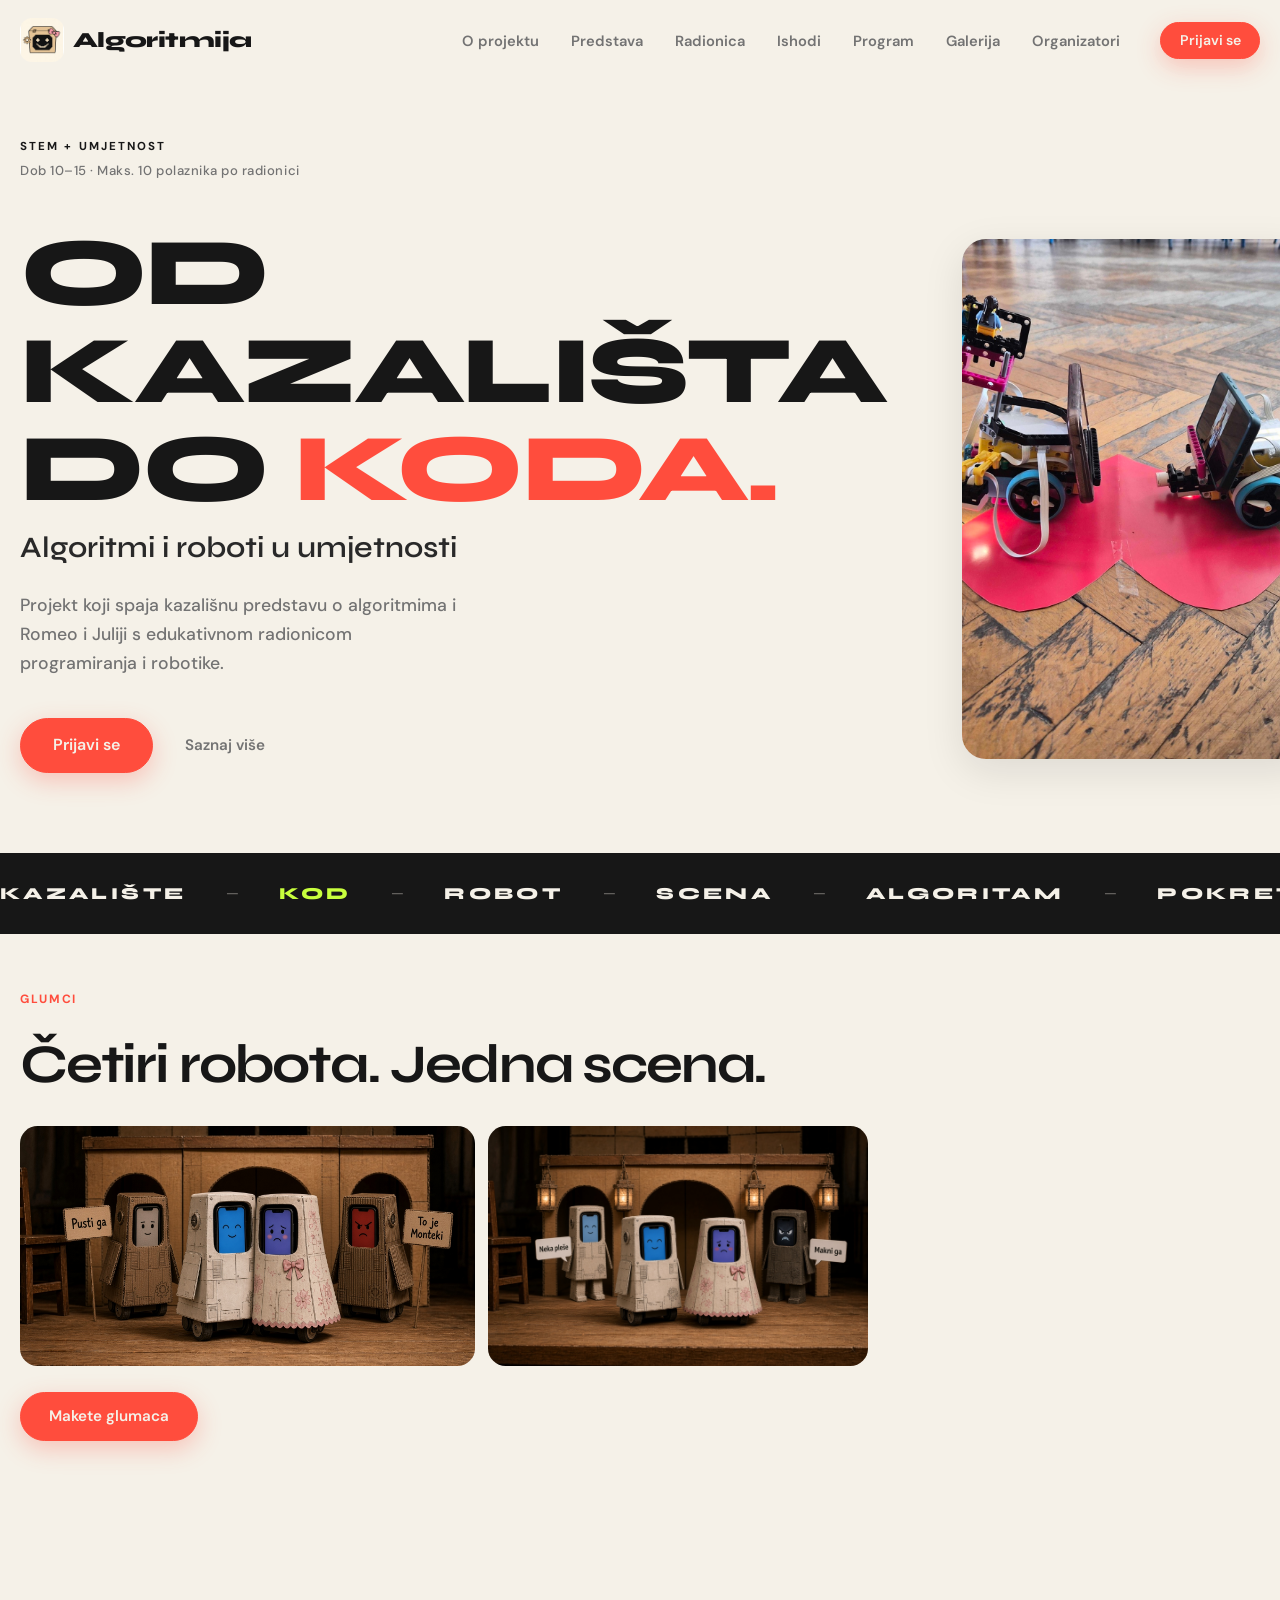
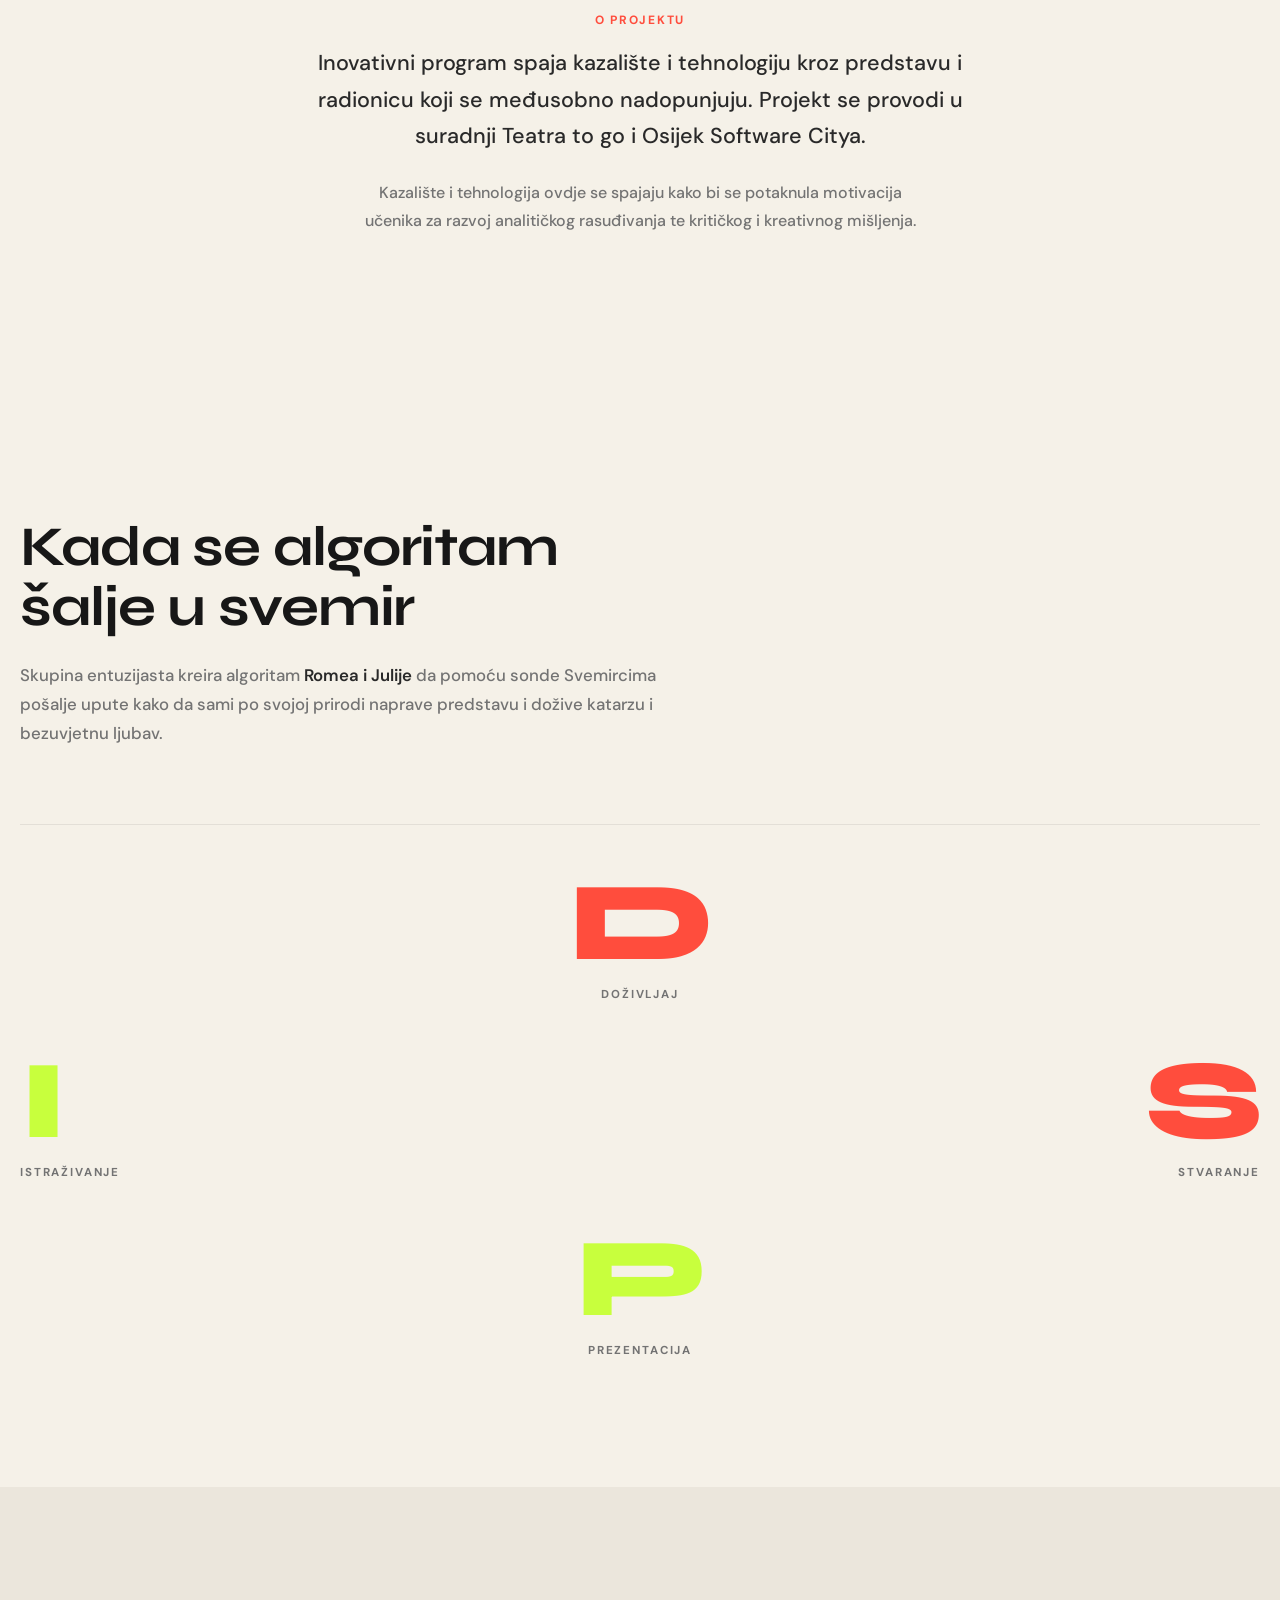
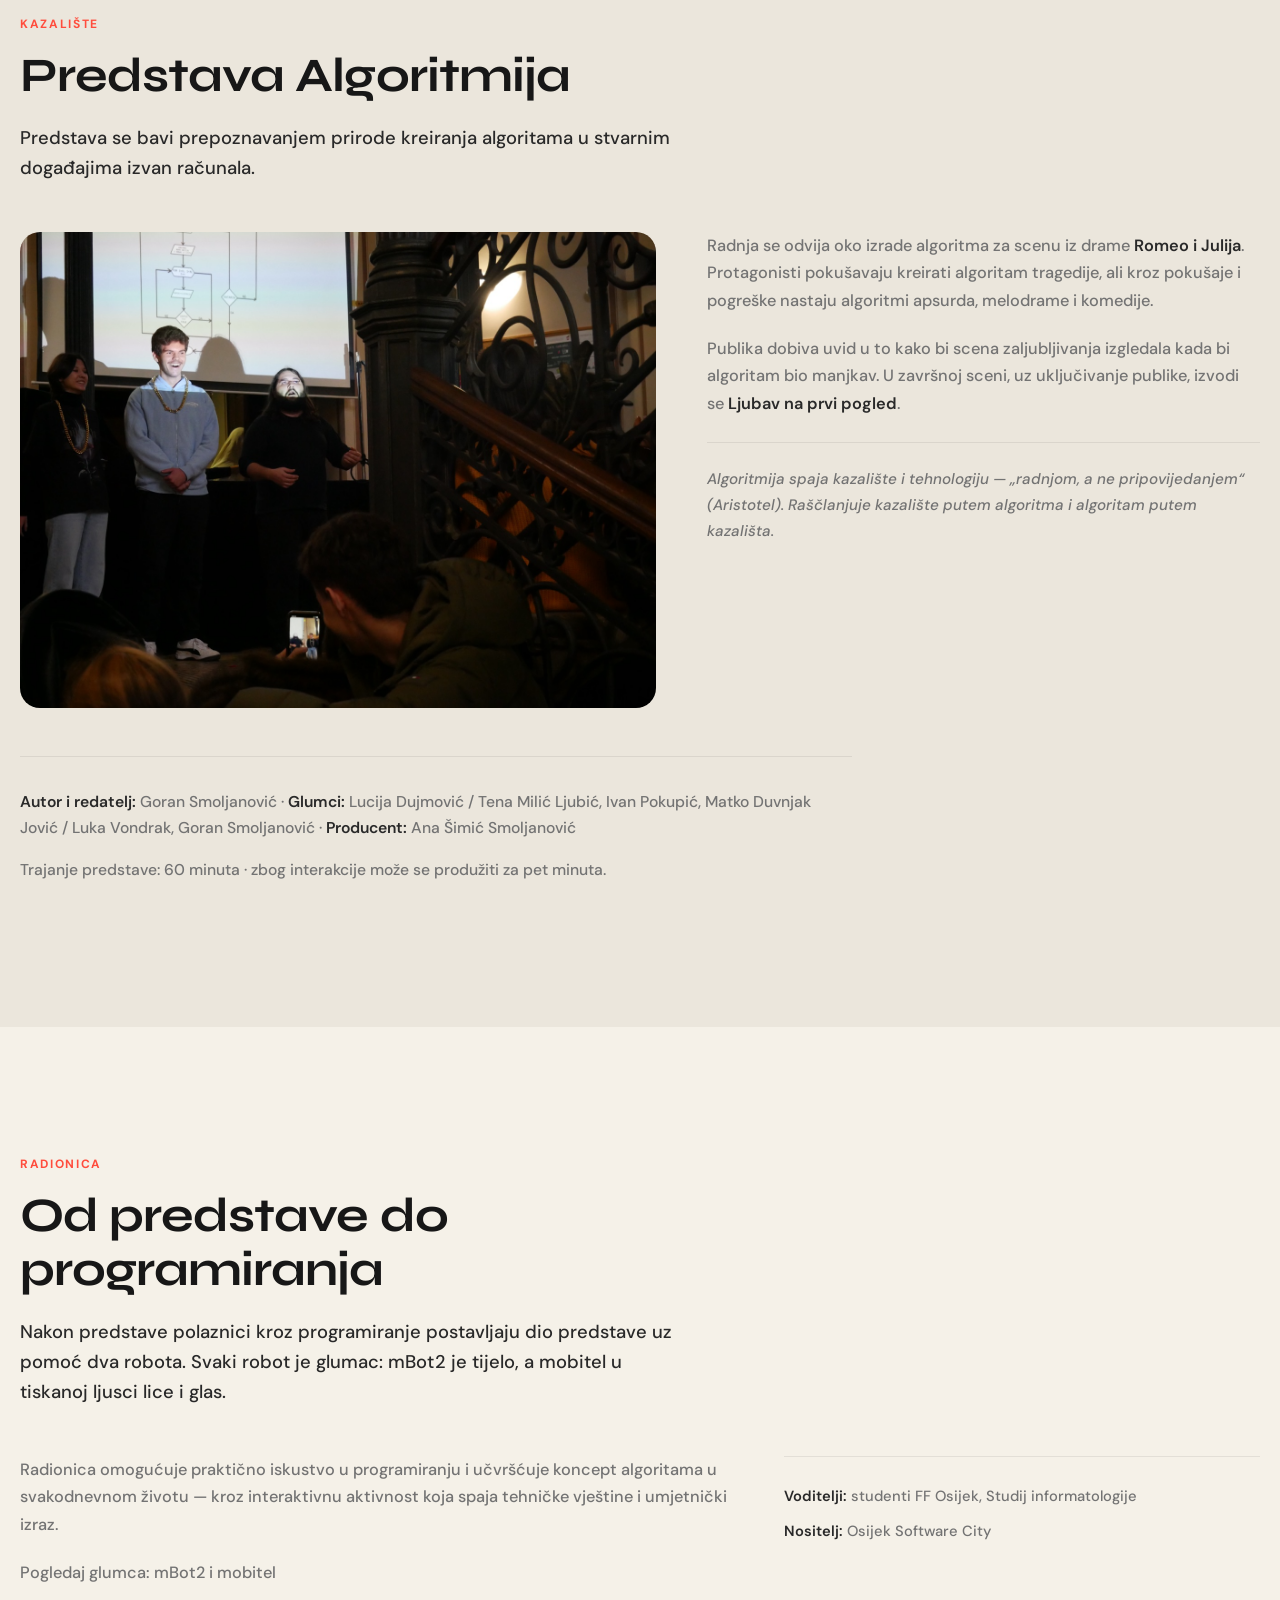
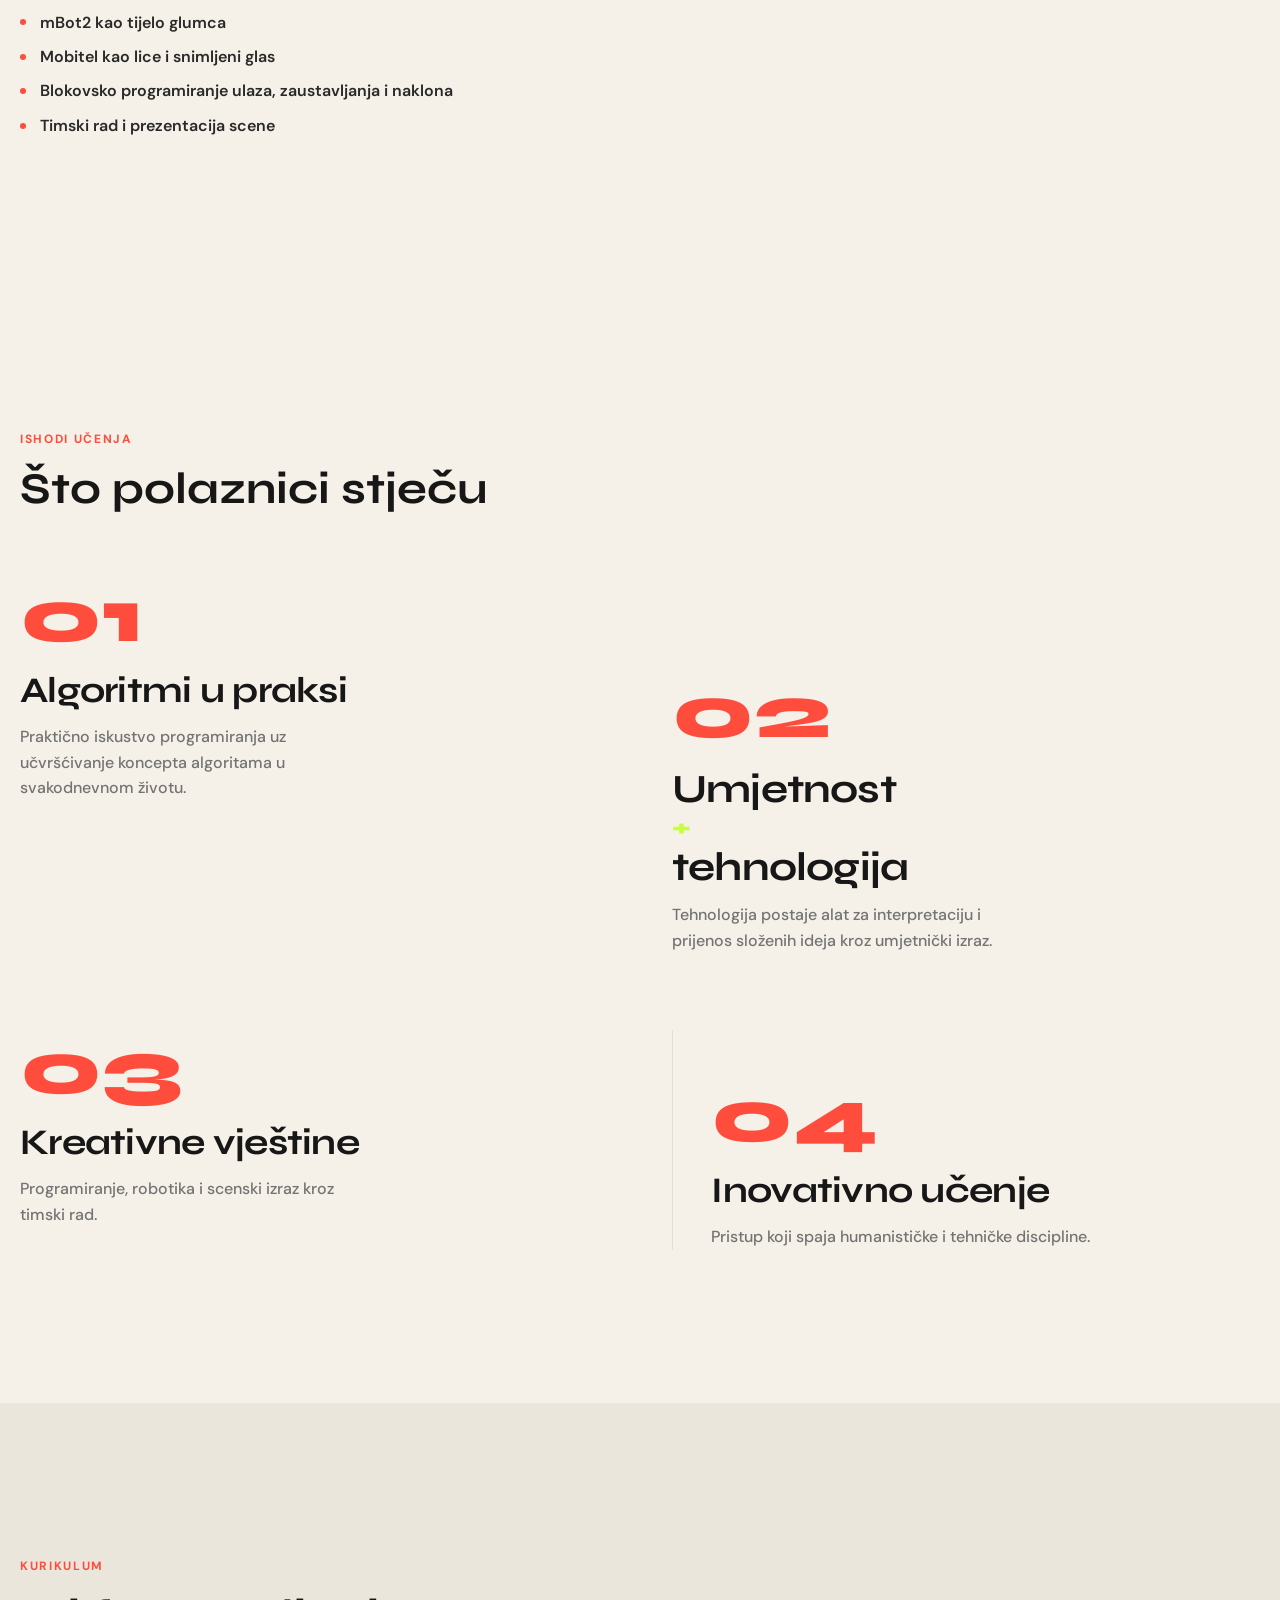
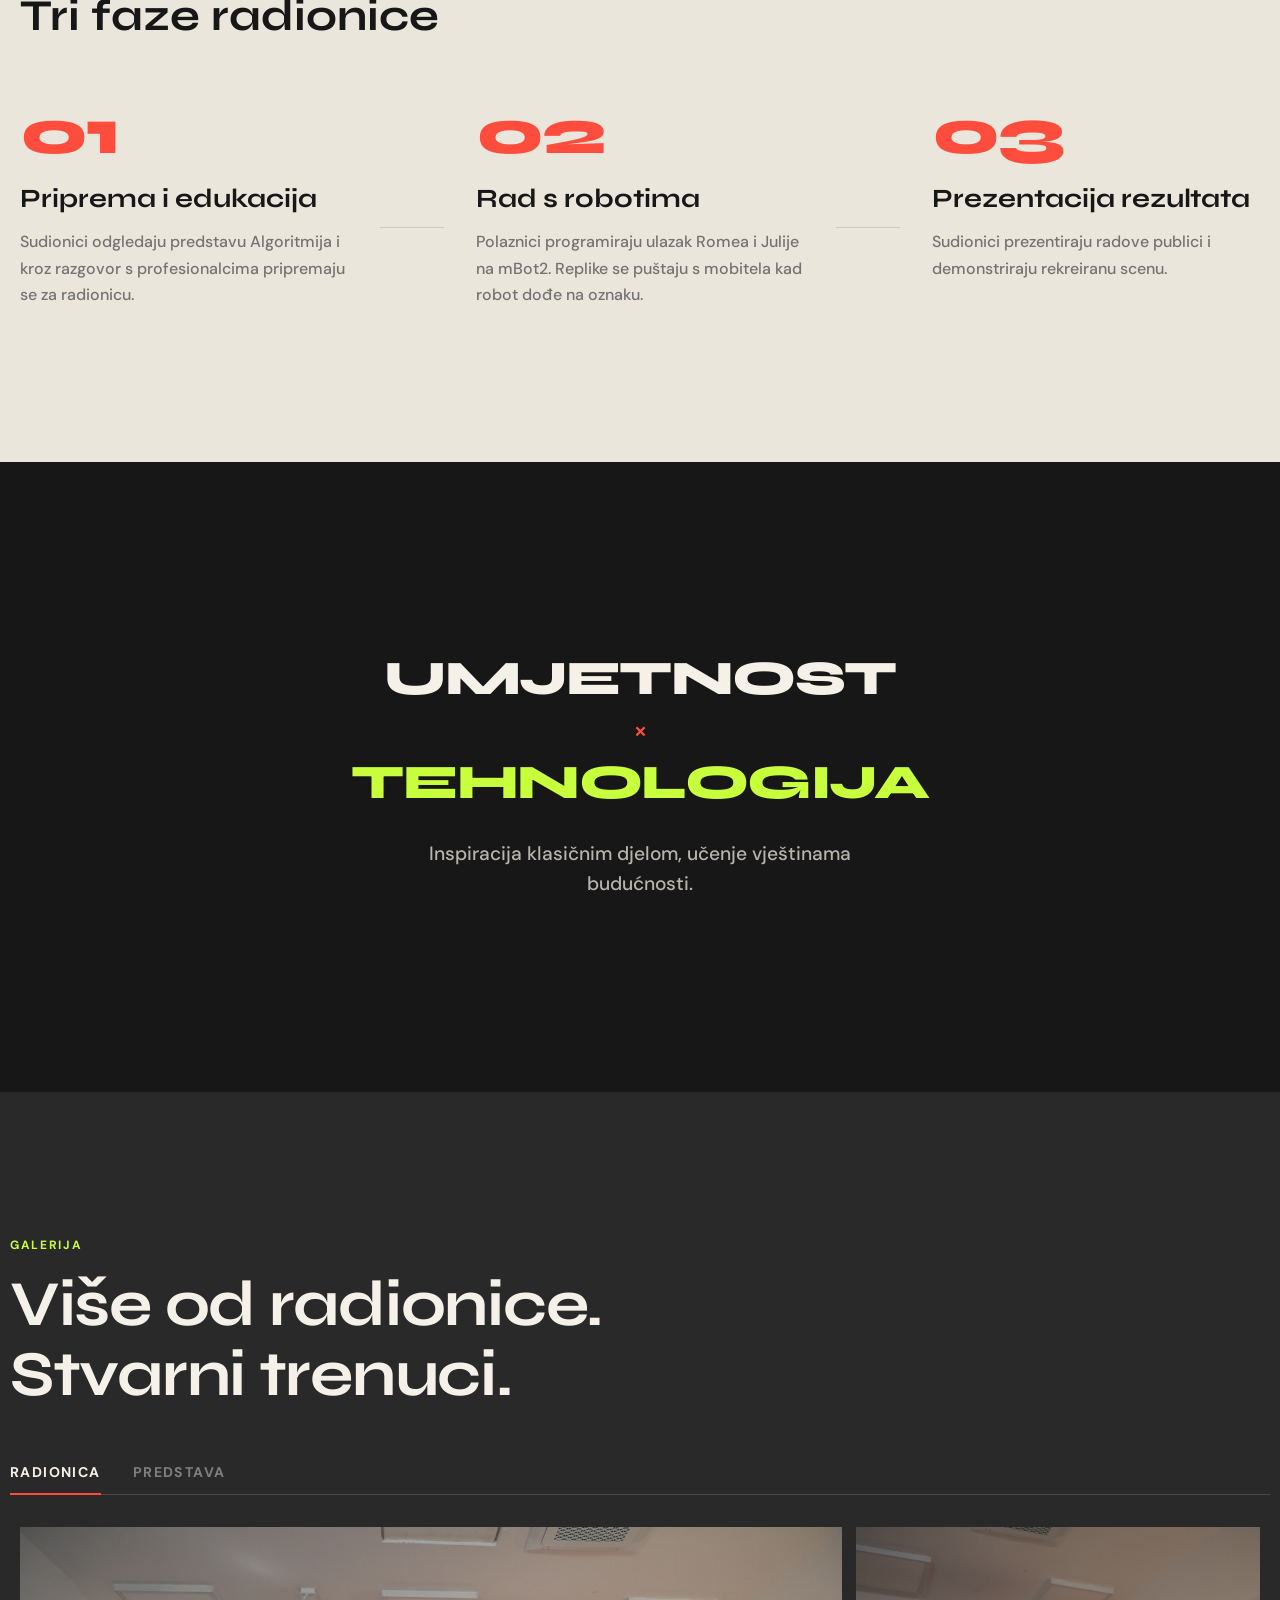
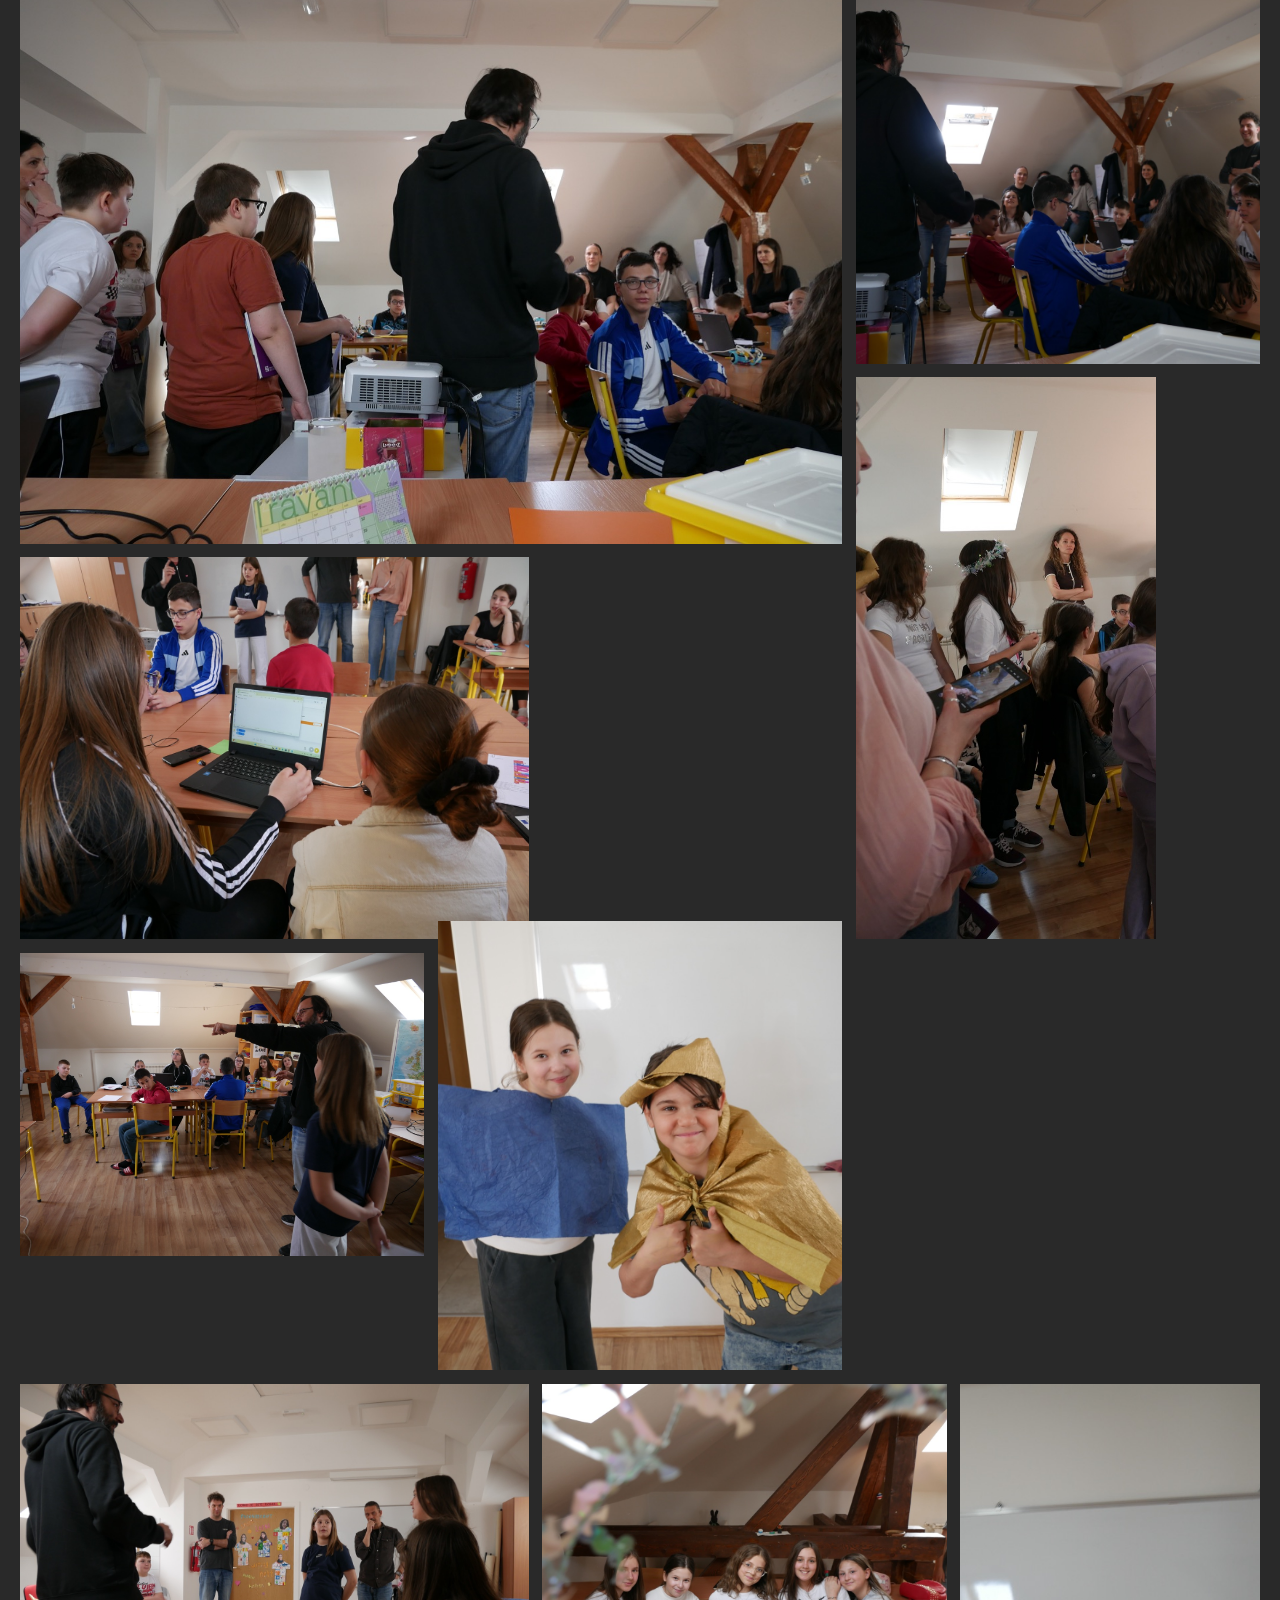
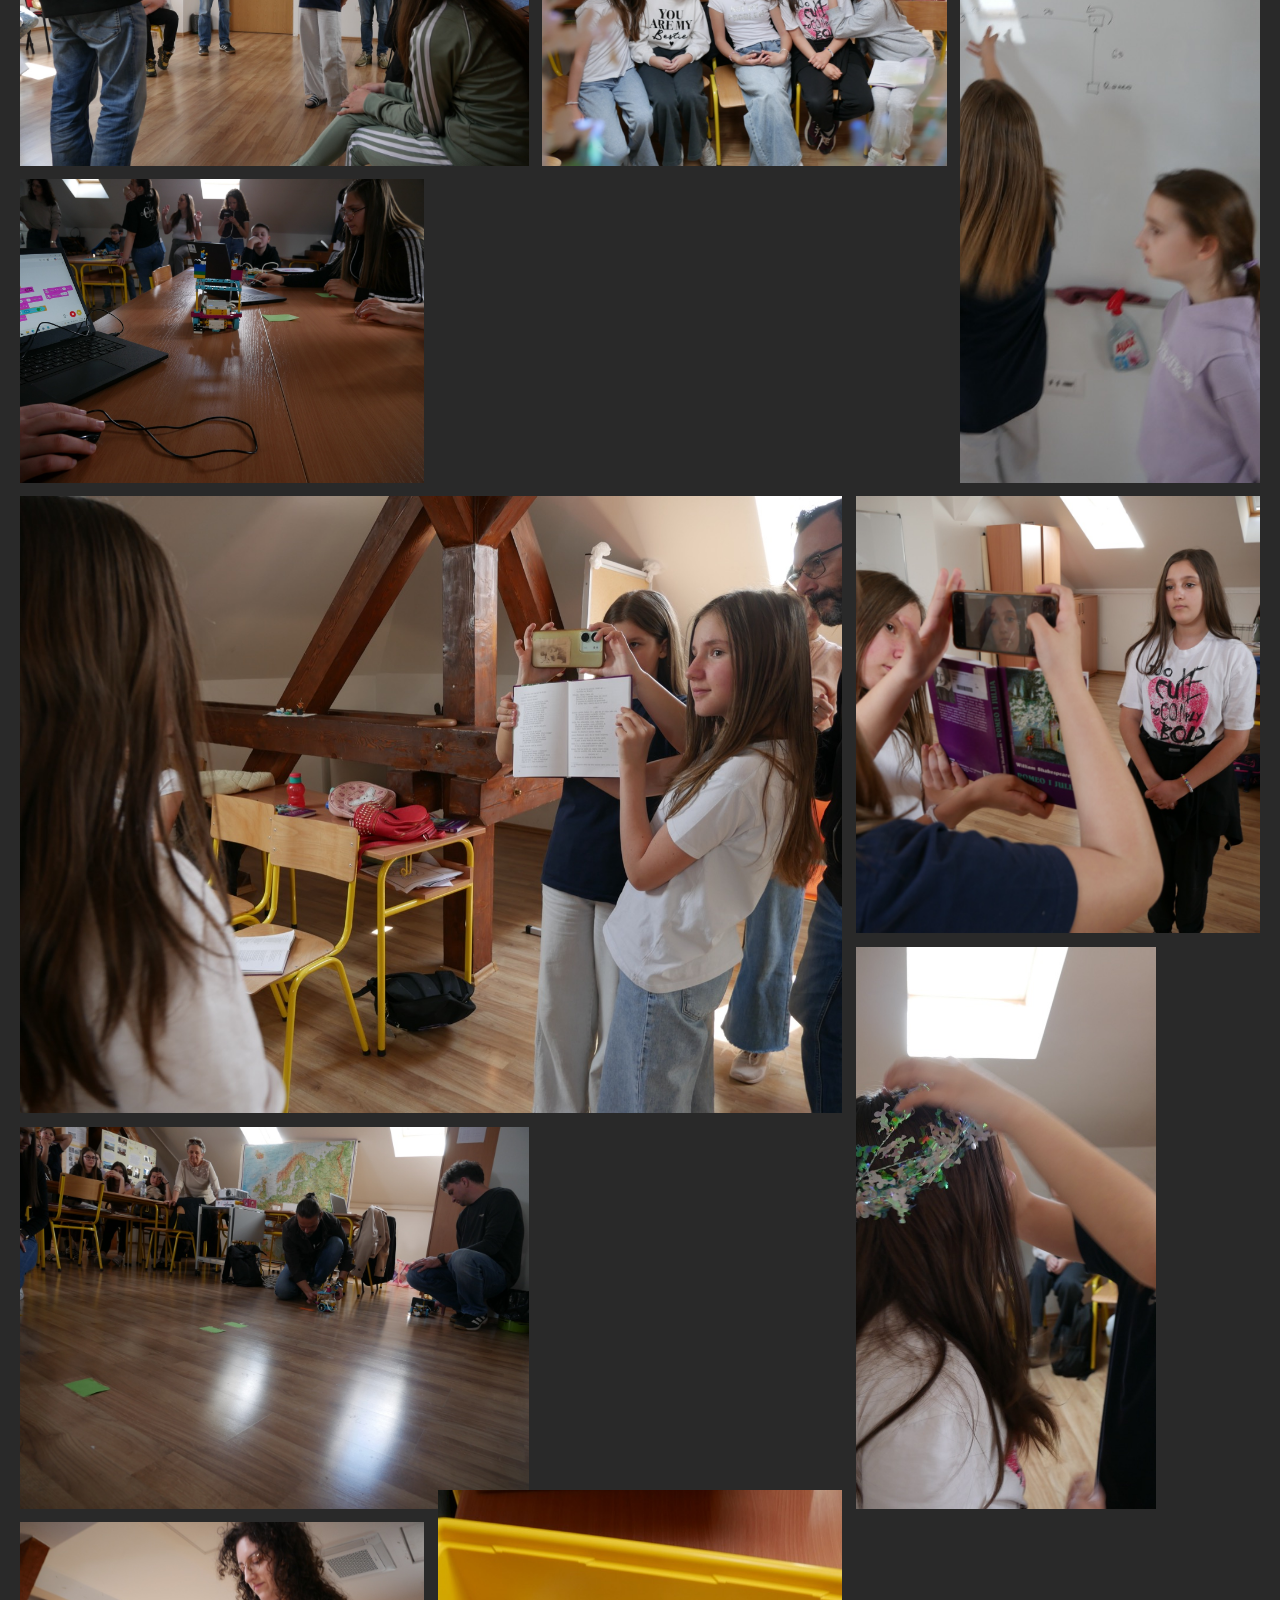
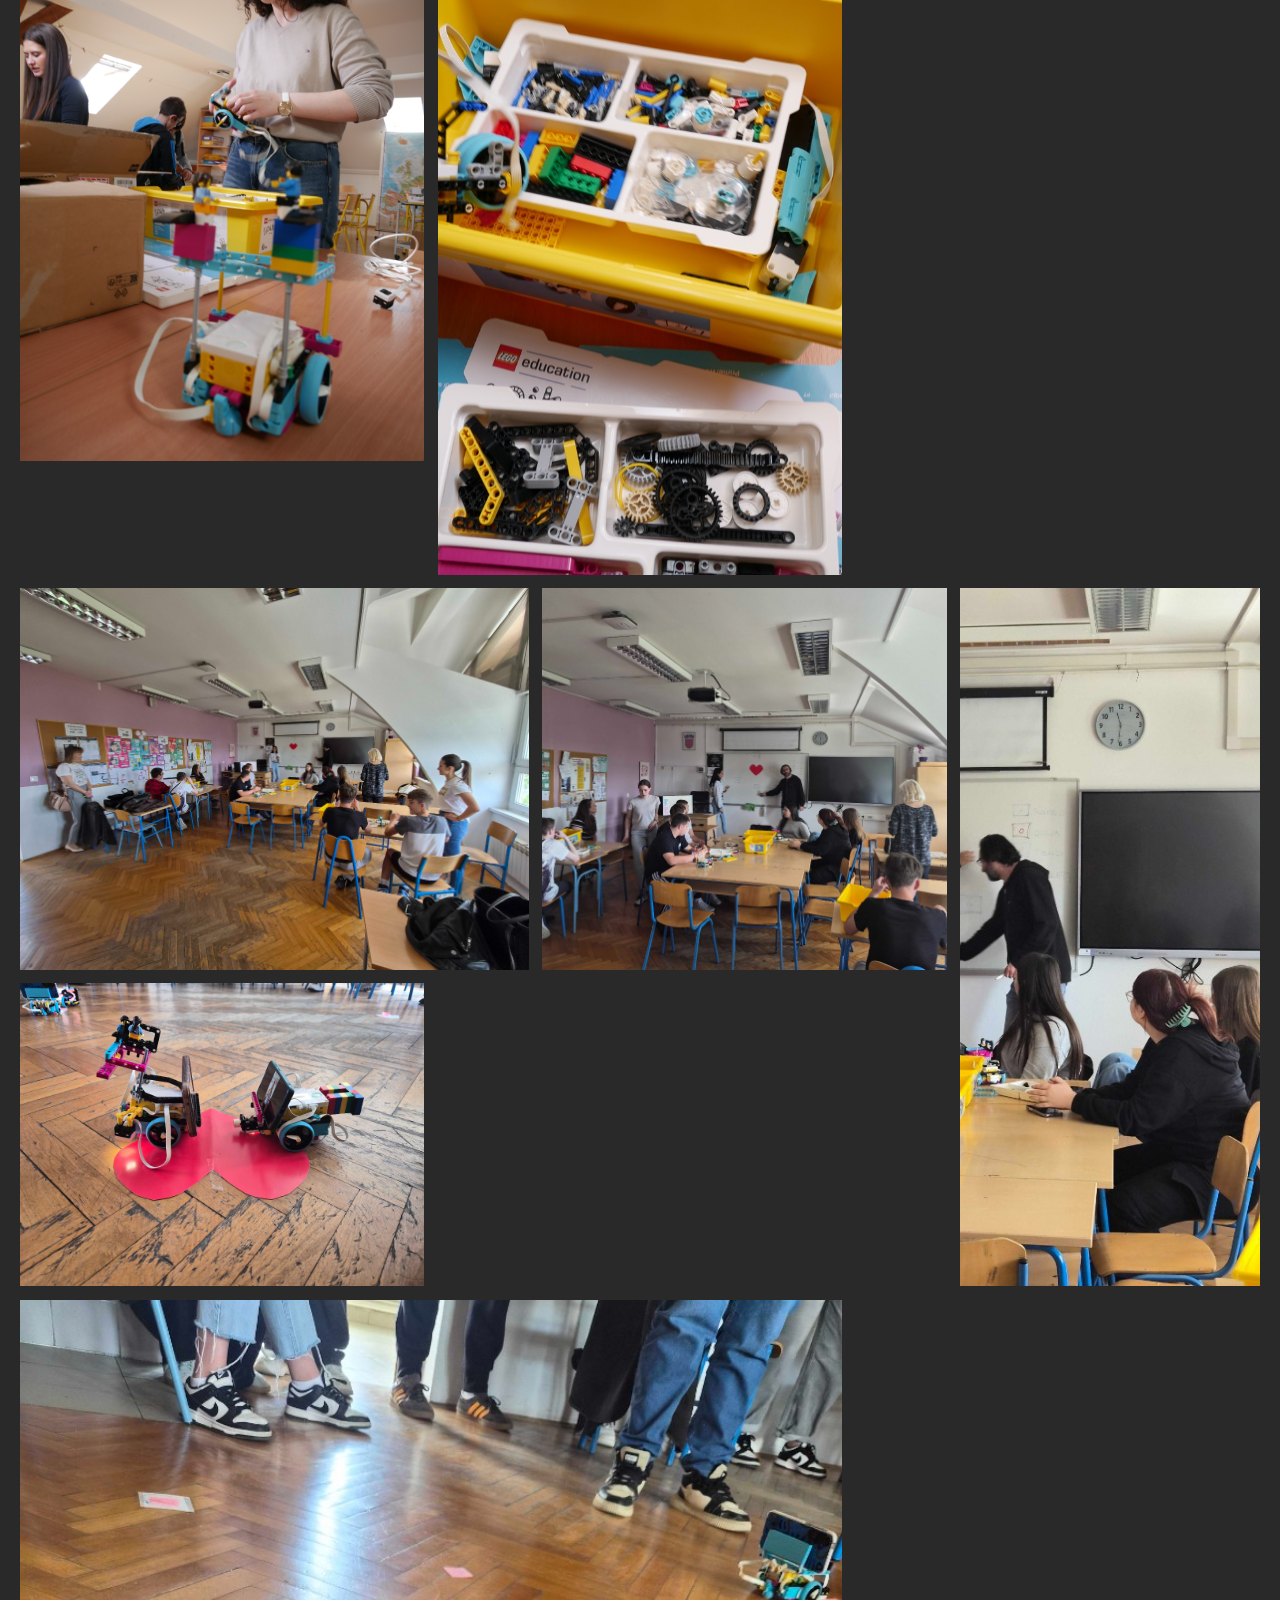
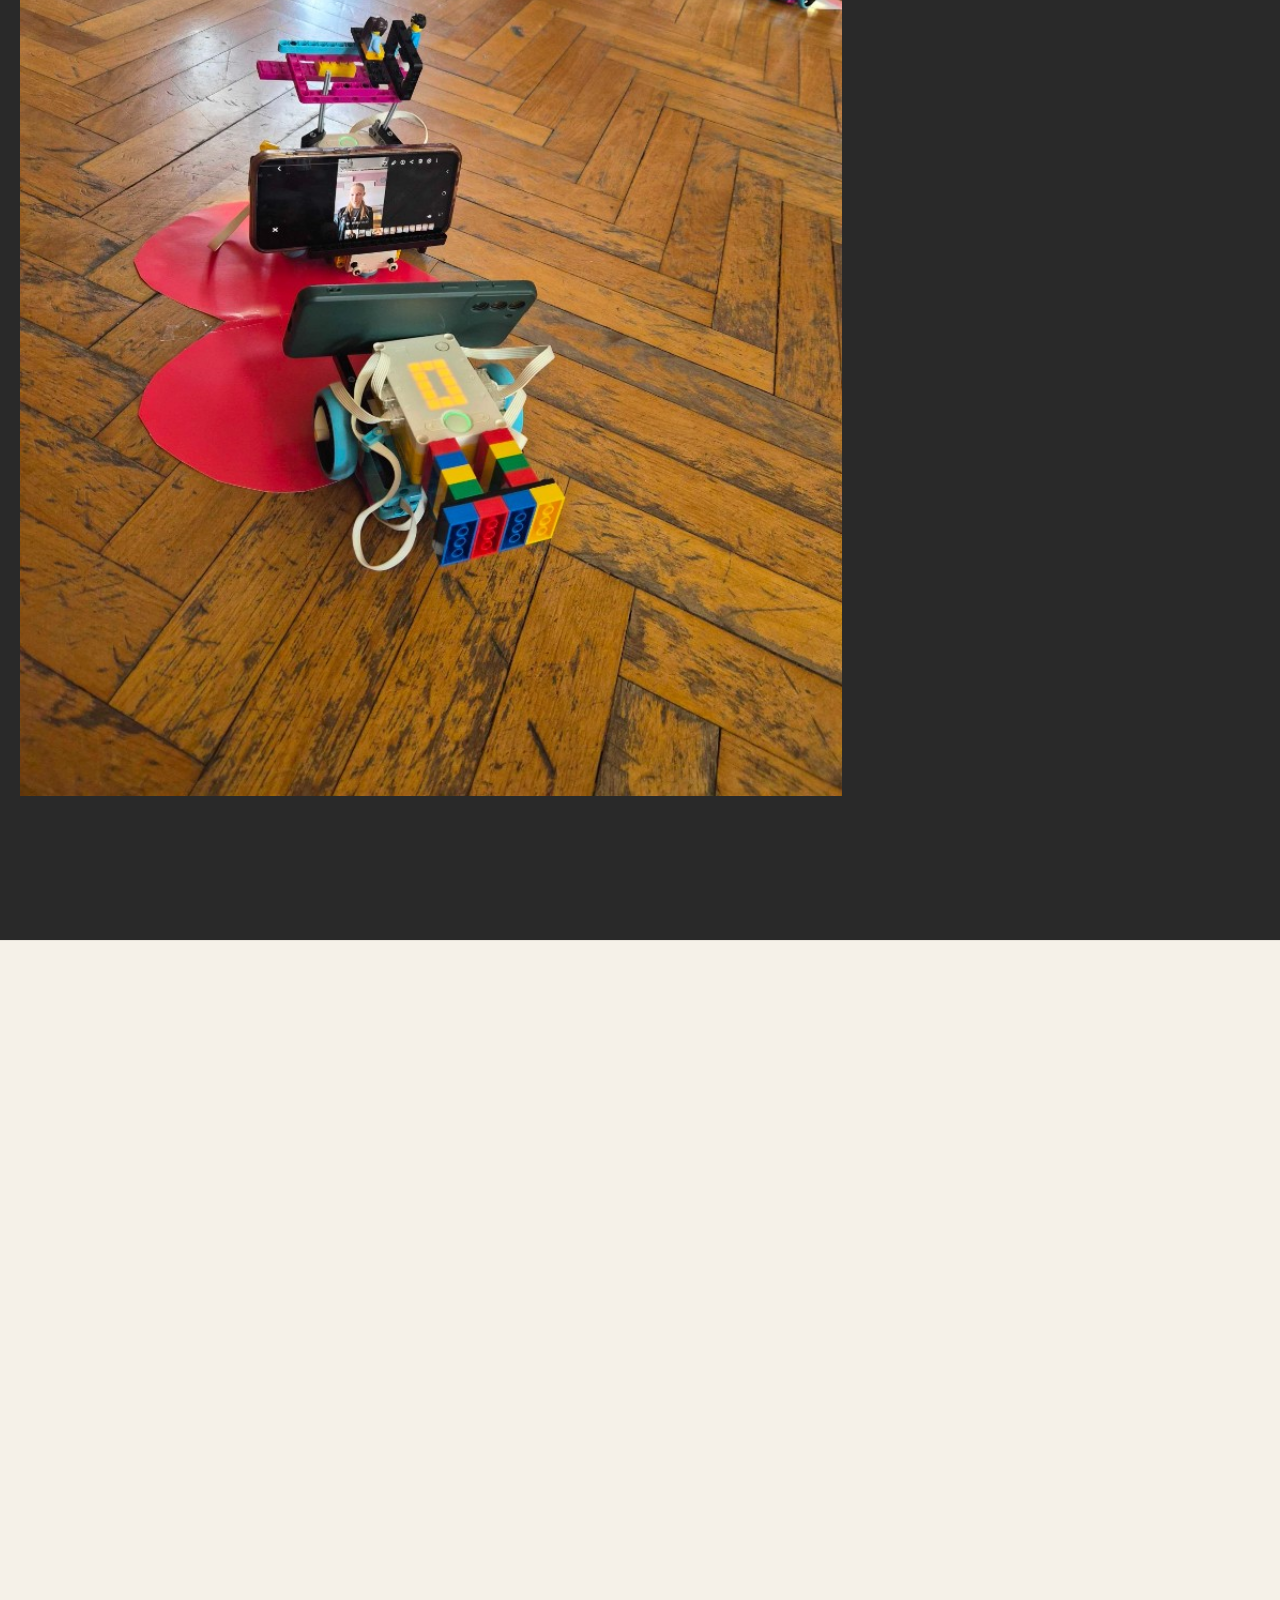
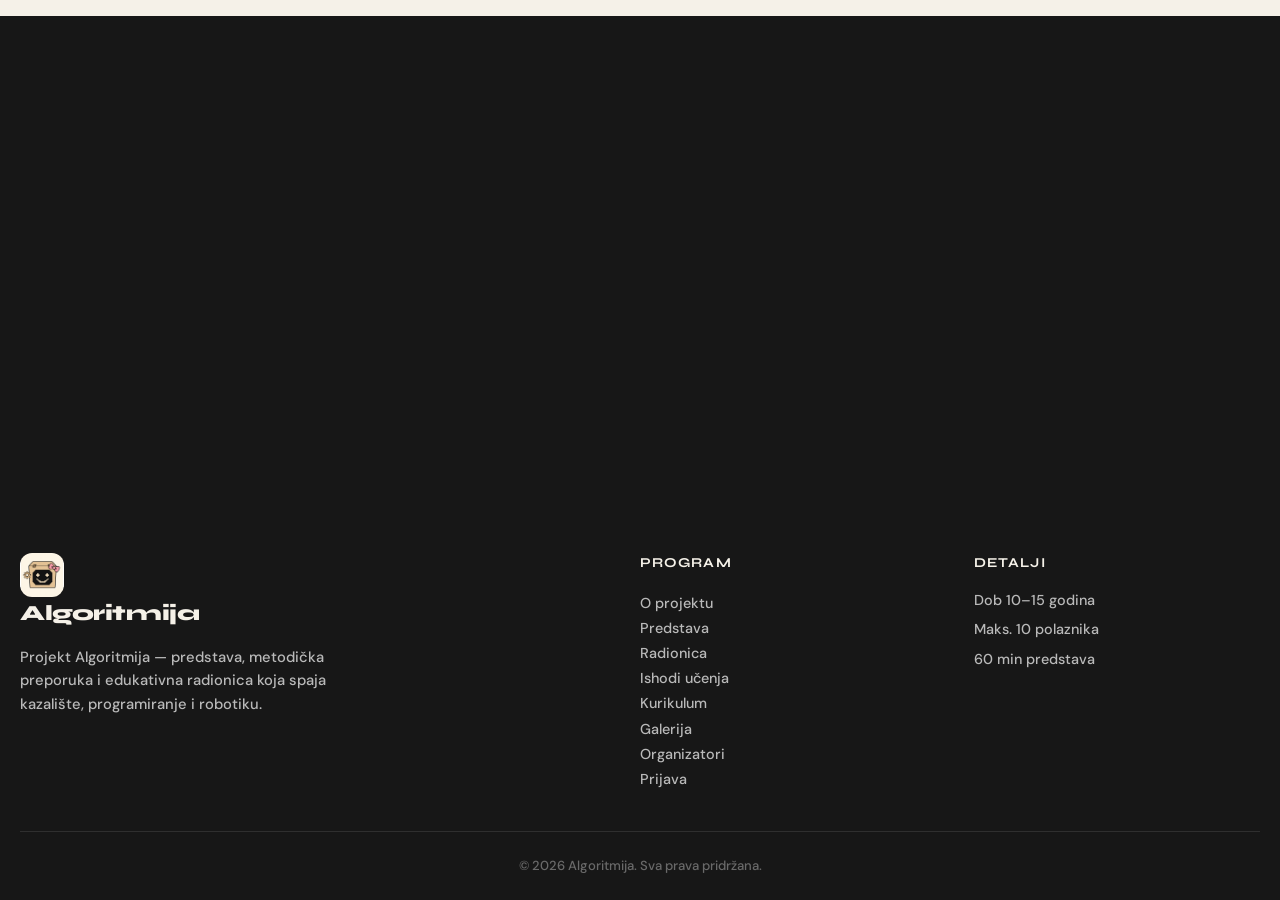
==== commit 661eb9c4: "Show four robots at the ball. Romeo and Juliet stay in front. Capulet and Tybalt stay in the arches " ====
--- a/index.html
+++ b/index.html
@@ -91,11 +91,10 @@
     <section class="robot-cast" id="glumci">
       <div class="container">
         <span class="section-kicker">Glumci</span>
-        <h2 class="robot-cast-title">Dva robota. Jedna scena.</h2>
+        <h2 class="robot-cast-title">Četiri robota. Jedna scena.</h2>
         <div class="robot-cast-grid">
-          <a href="robot-glumac.html"><img src="images/glumac/UeN2B.jpg" alt="Romeo ulazi na scenu"></a>
-          <a href="robot-glumac.html"><img src="images/glumac/h6X1d.jpg" alt="Romeo i Julija se susreću"></a>
-          <a href="robot-glumac.html"><img src="images/glumac/MnovZ.jpg" alt="Susret uz statiste"></a>
+          <a href="robot-glumac.html"><img src="images/glumac/bal-01.jpg" alt="Romeo, Julija, Capulet i Tybalt"></a>
+          <a href="robot-glumac.html"><img src="images/glumac/bal-02.jpg" alt="Bal, Capulet i Tybalt u pozadini"></a>
         </div>
         <a class="btn btn-primary" href="robot-glumac.html">Makete glumaca</a>
       </div>
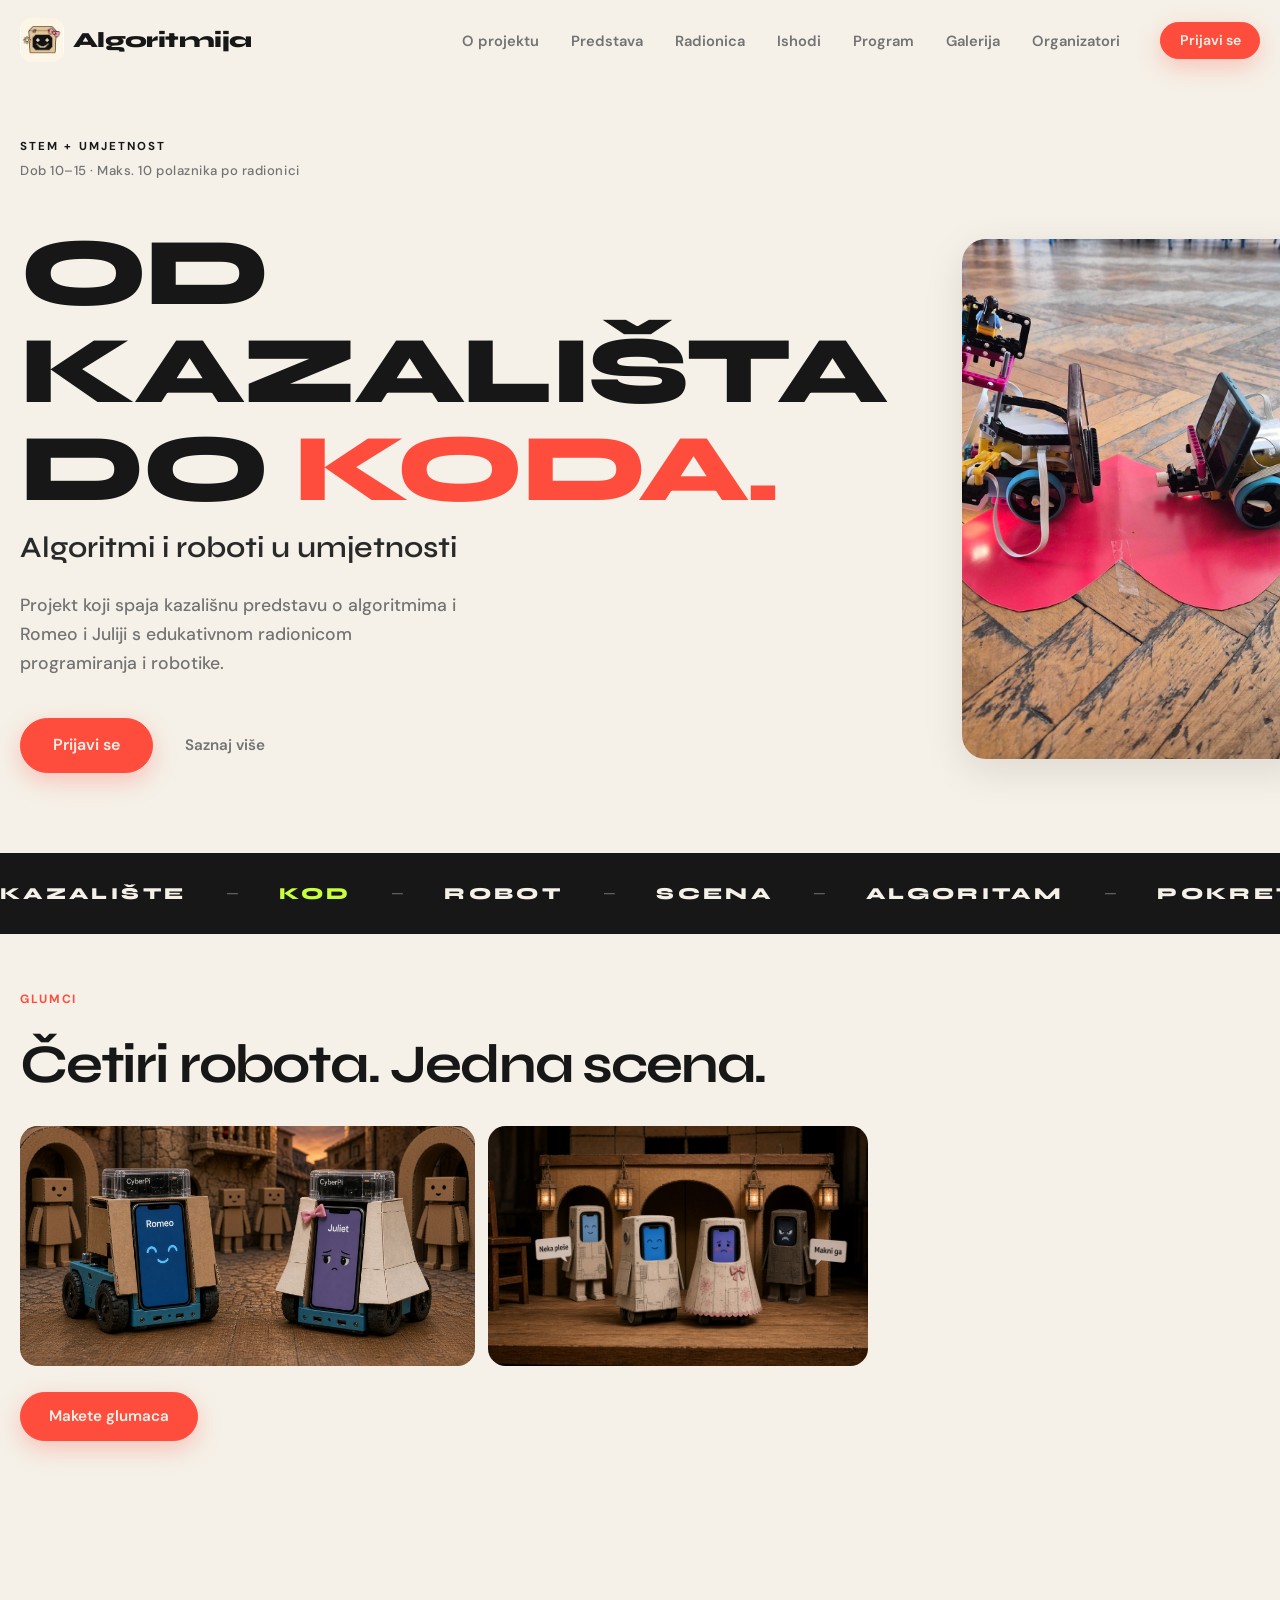
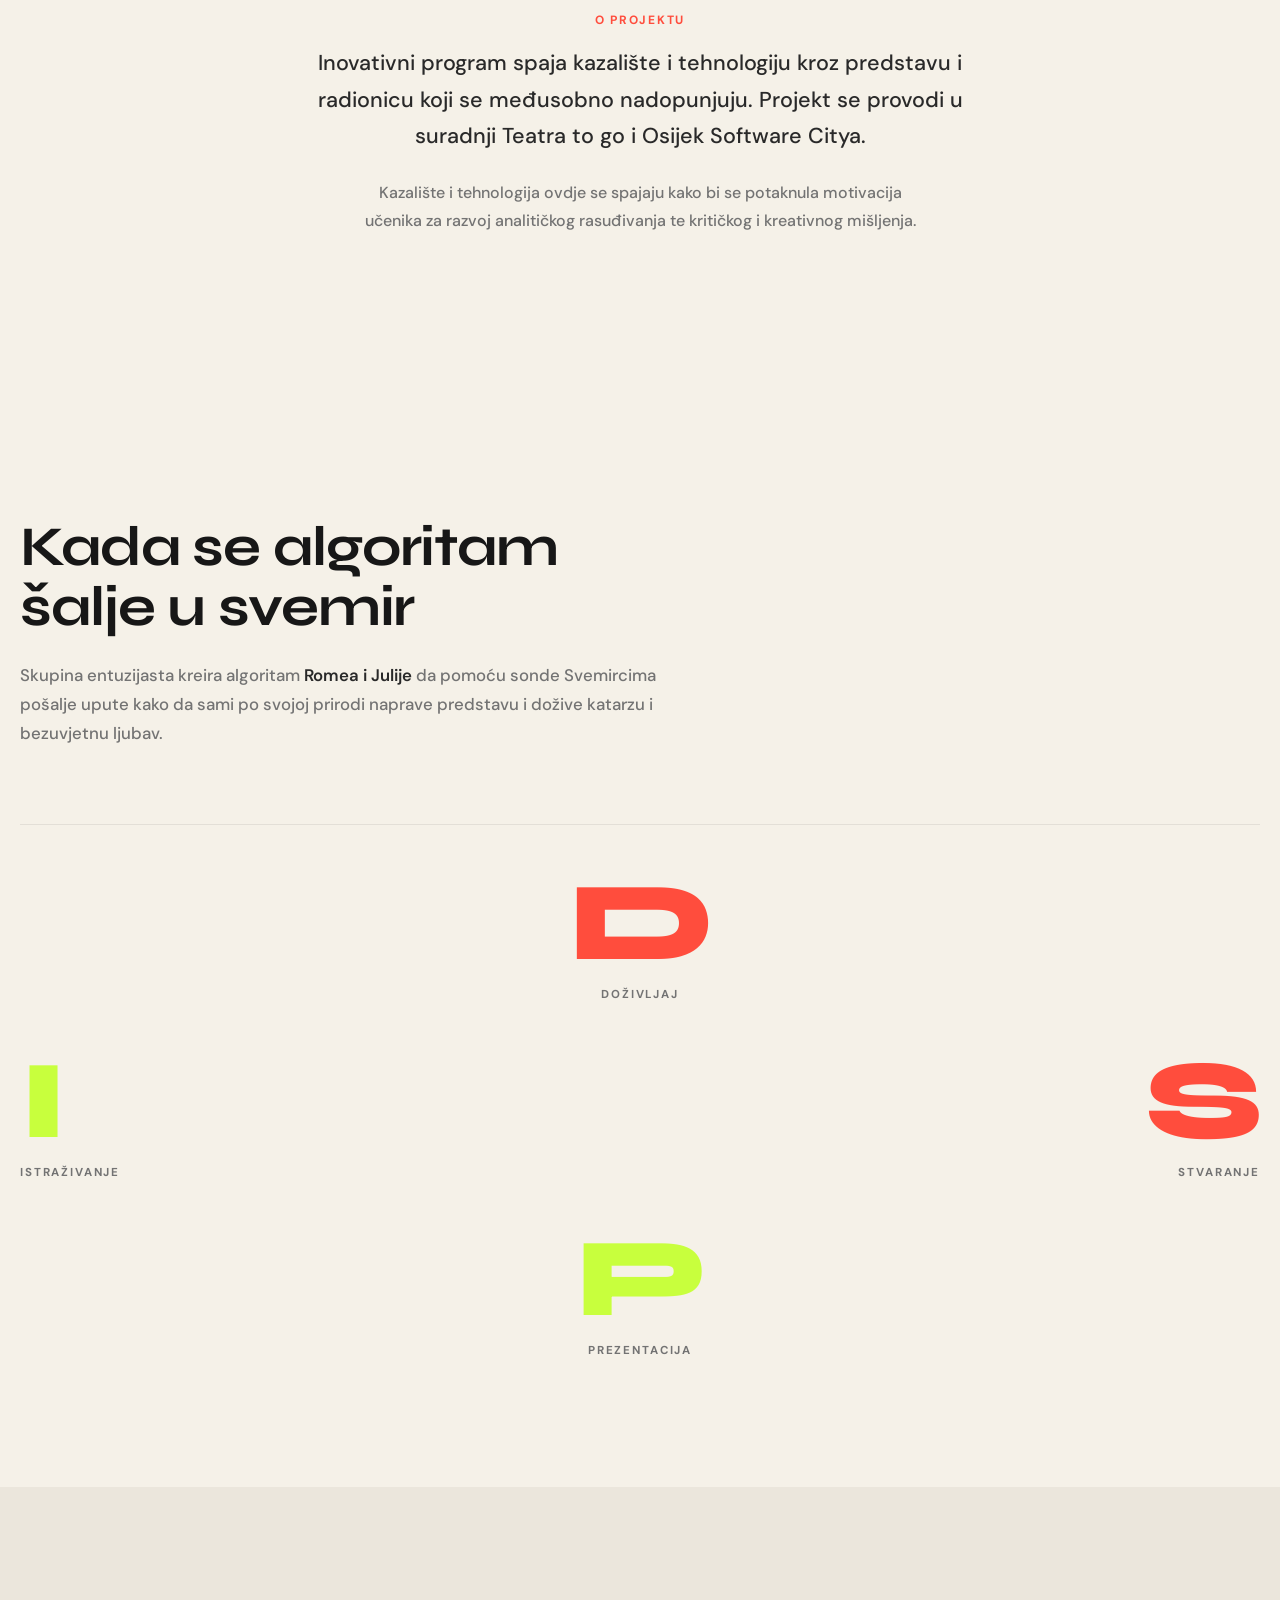
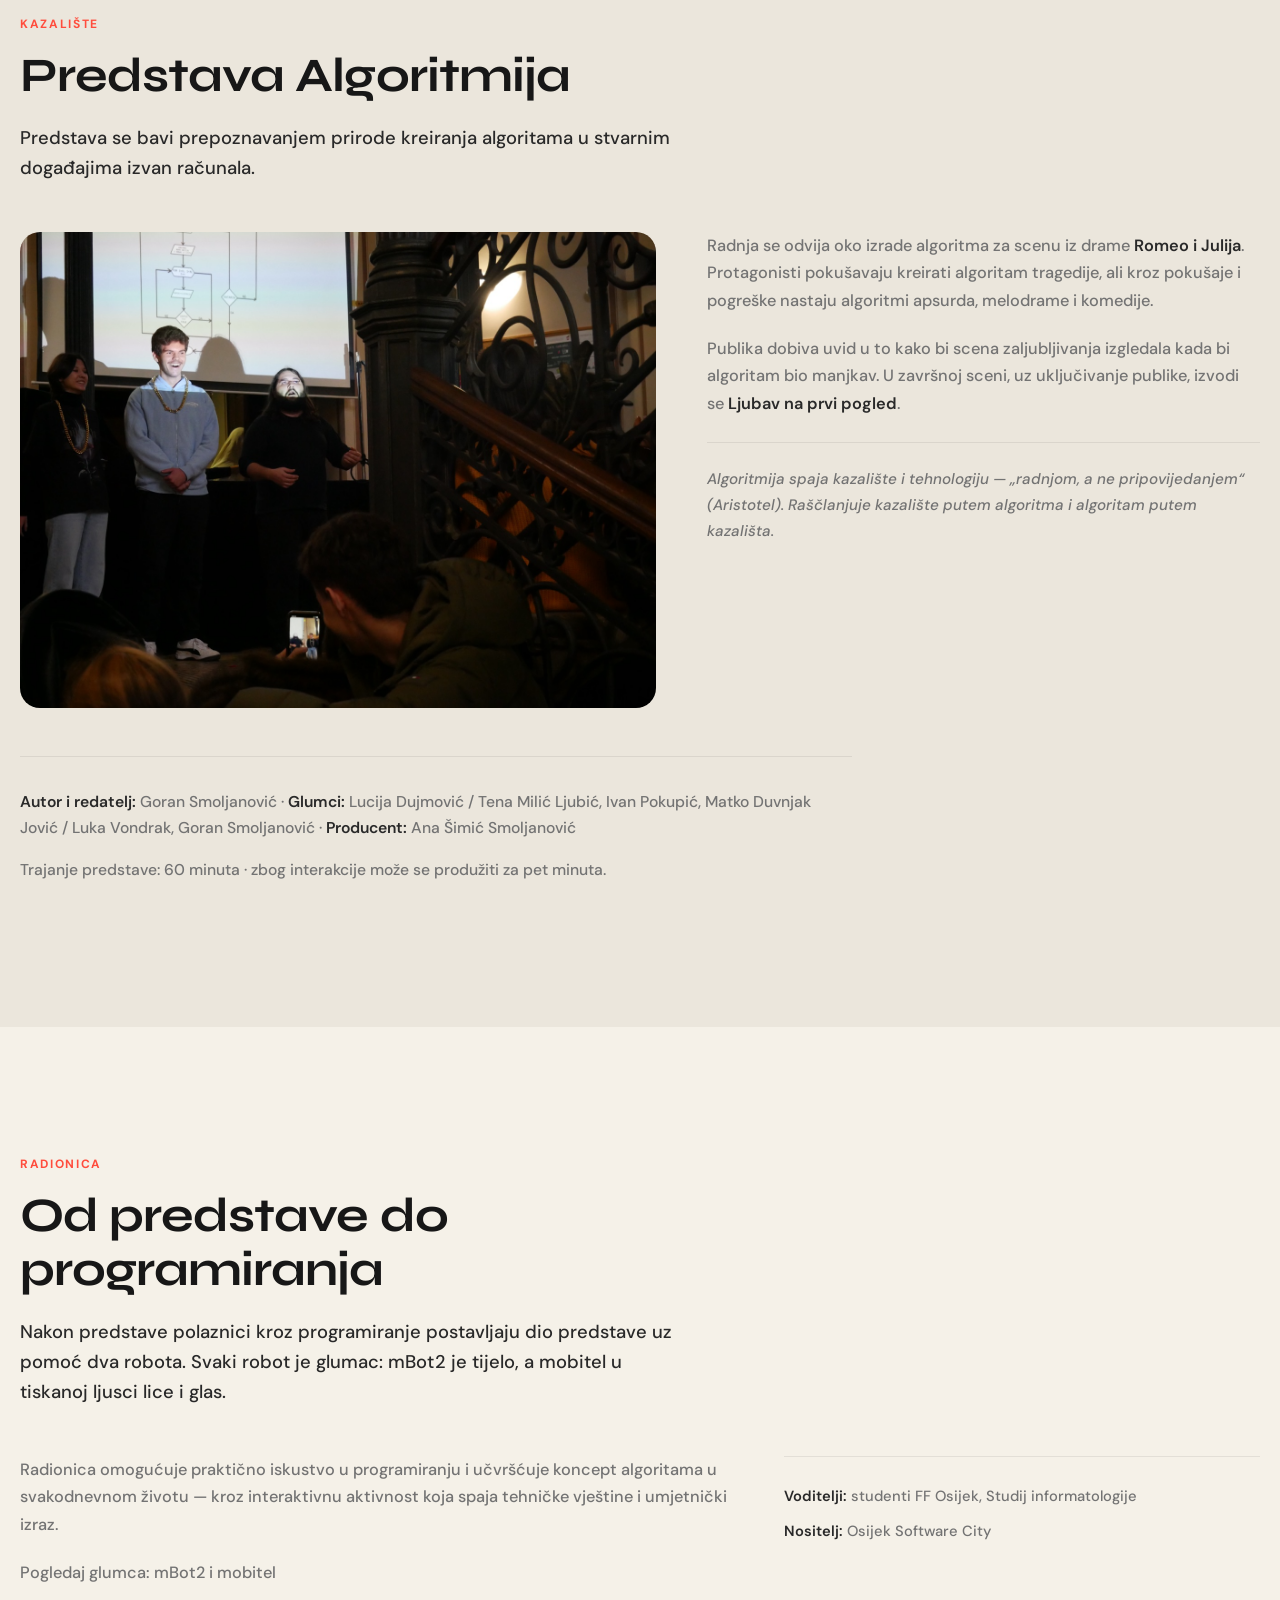
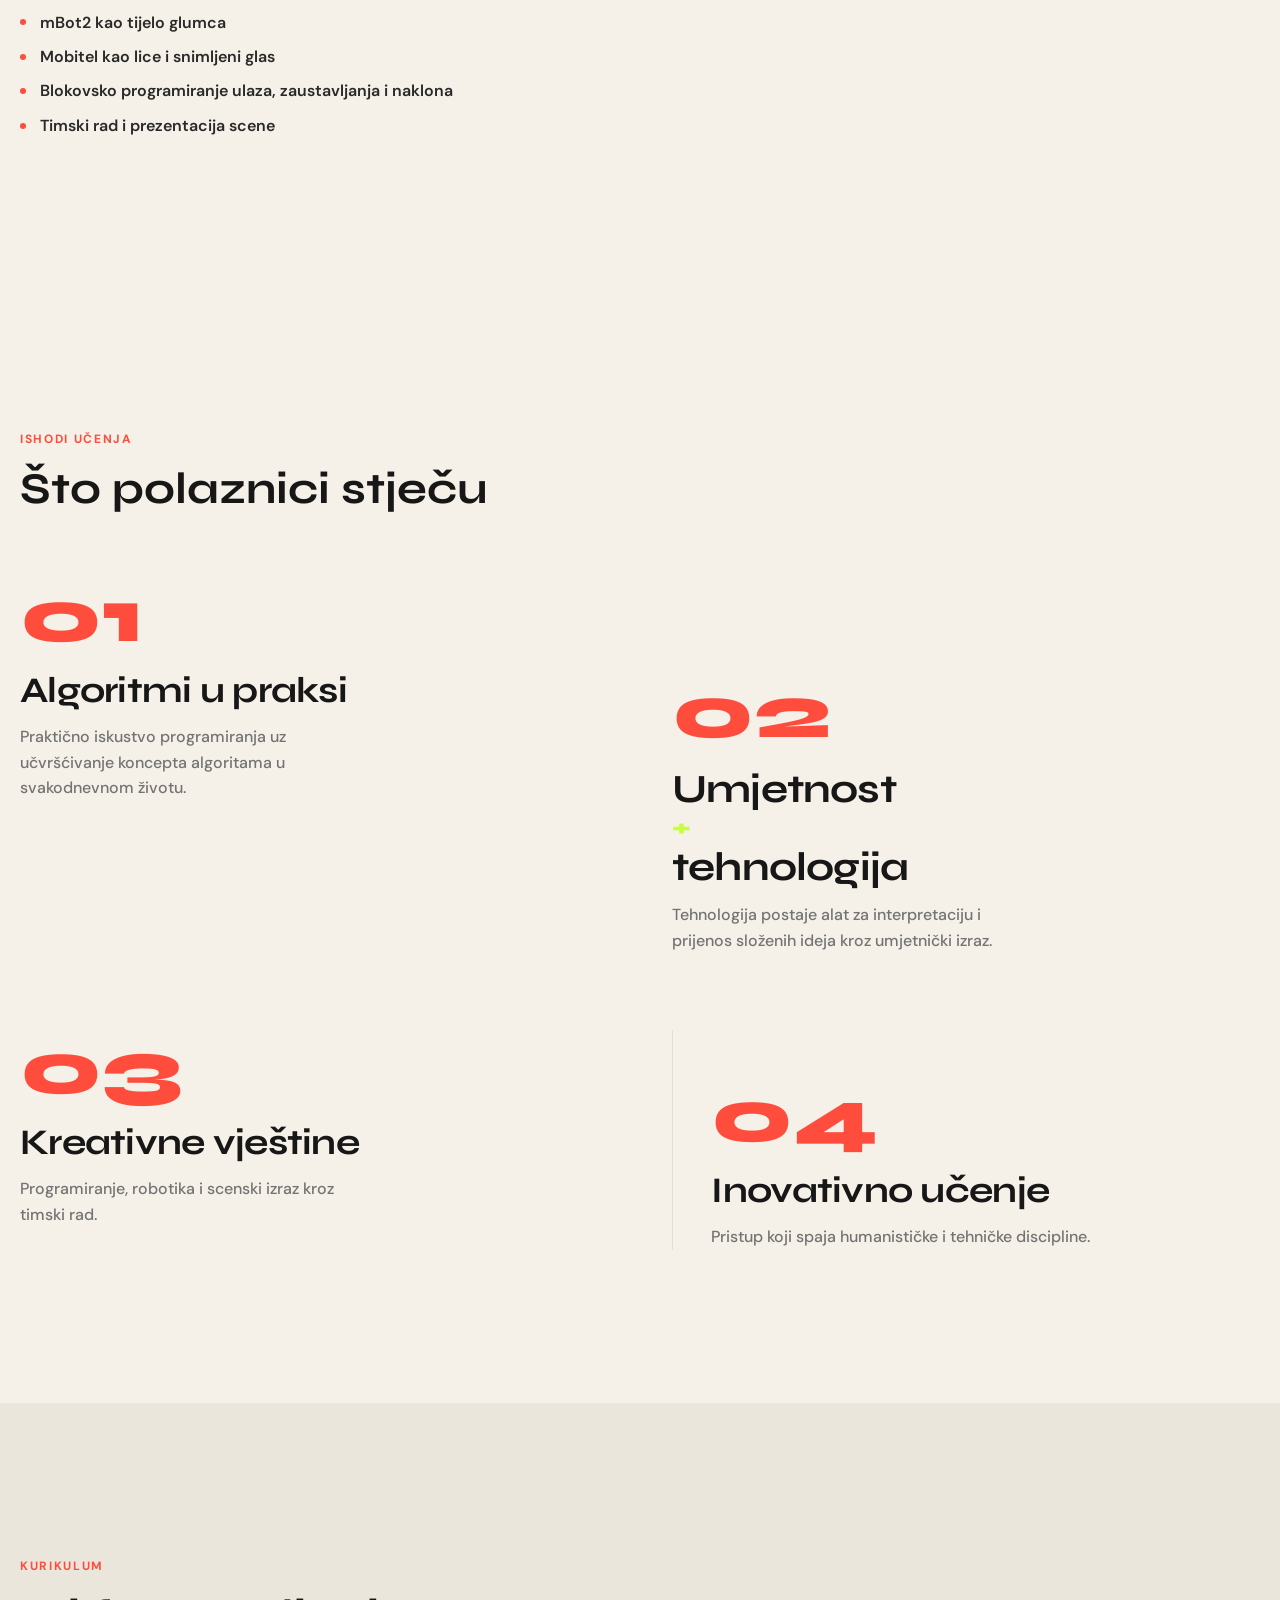
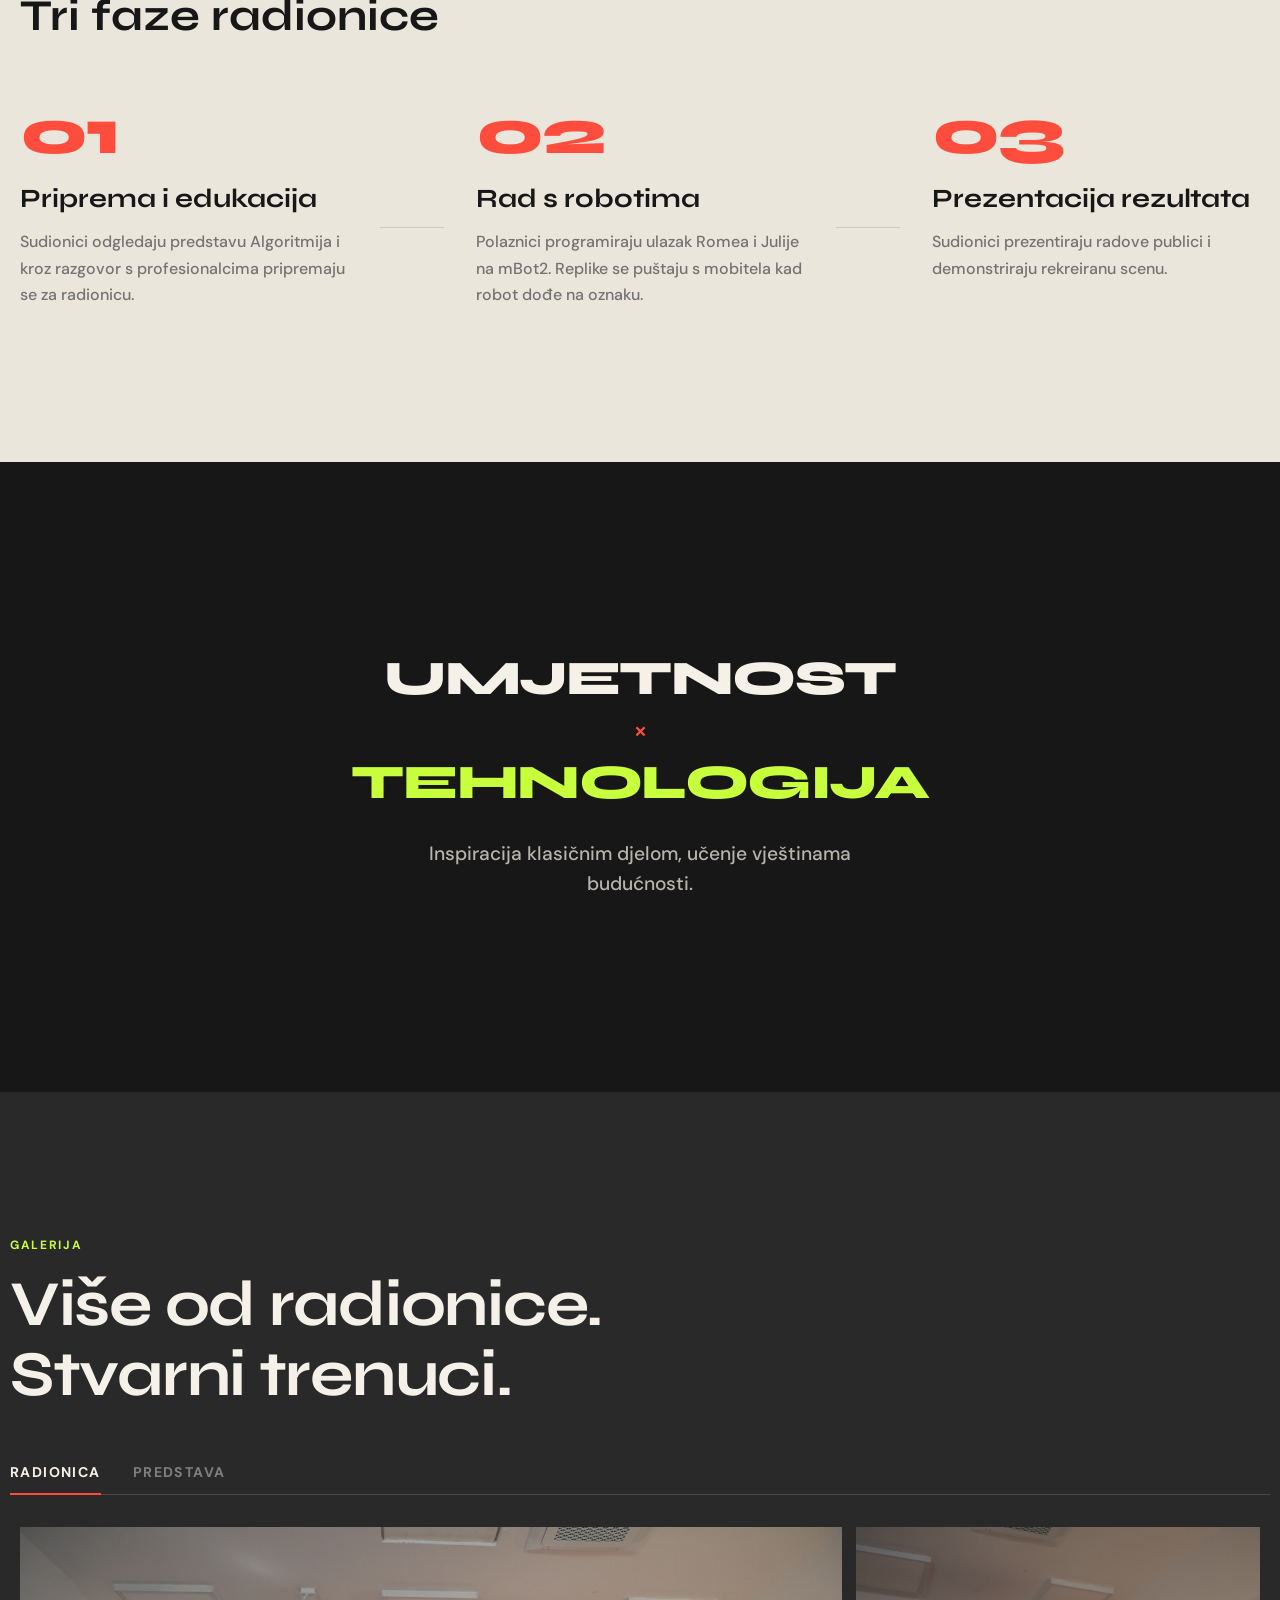
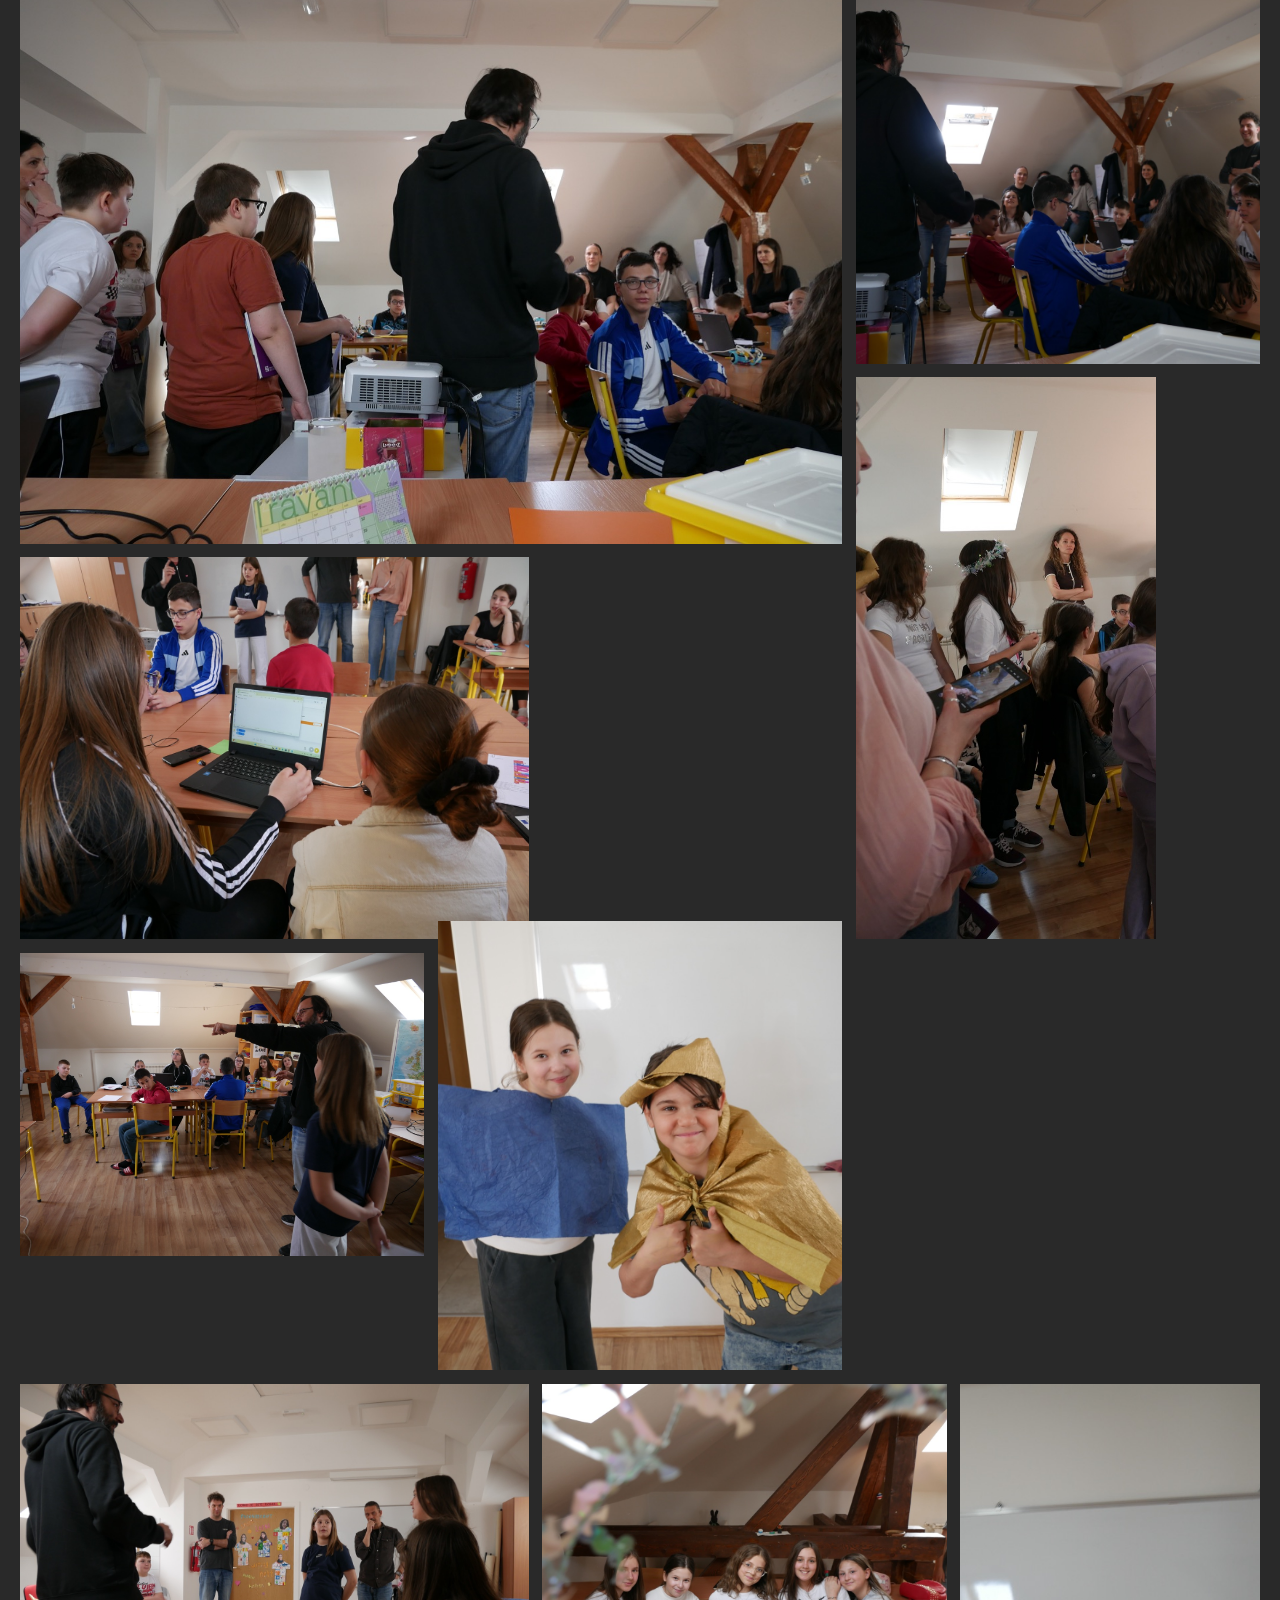
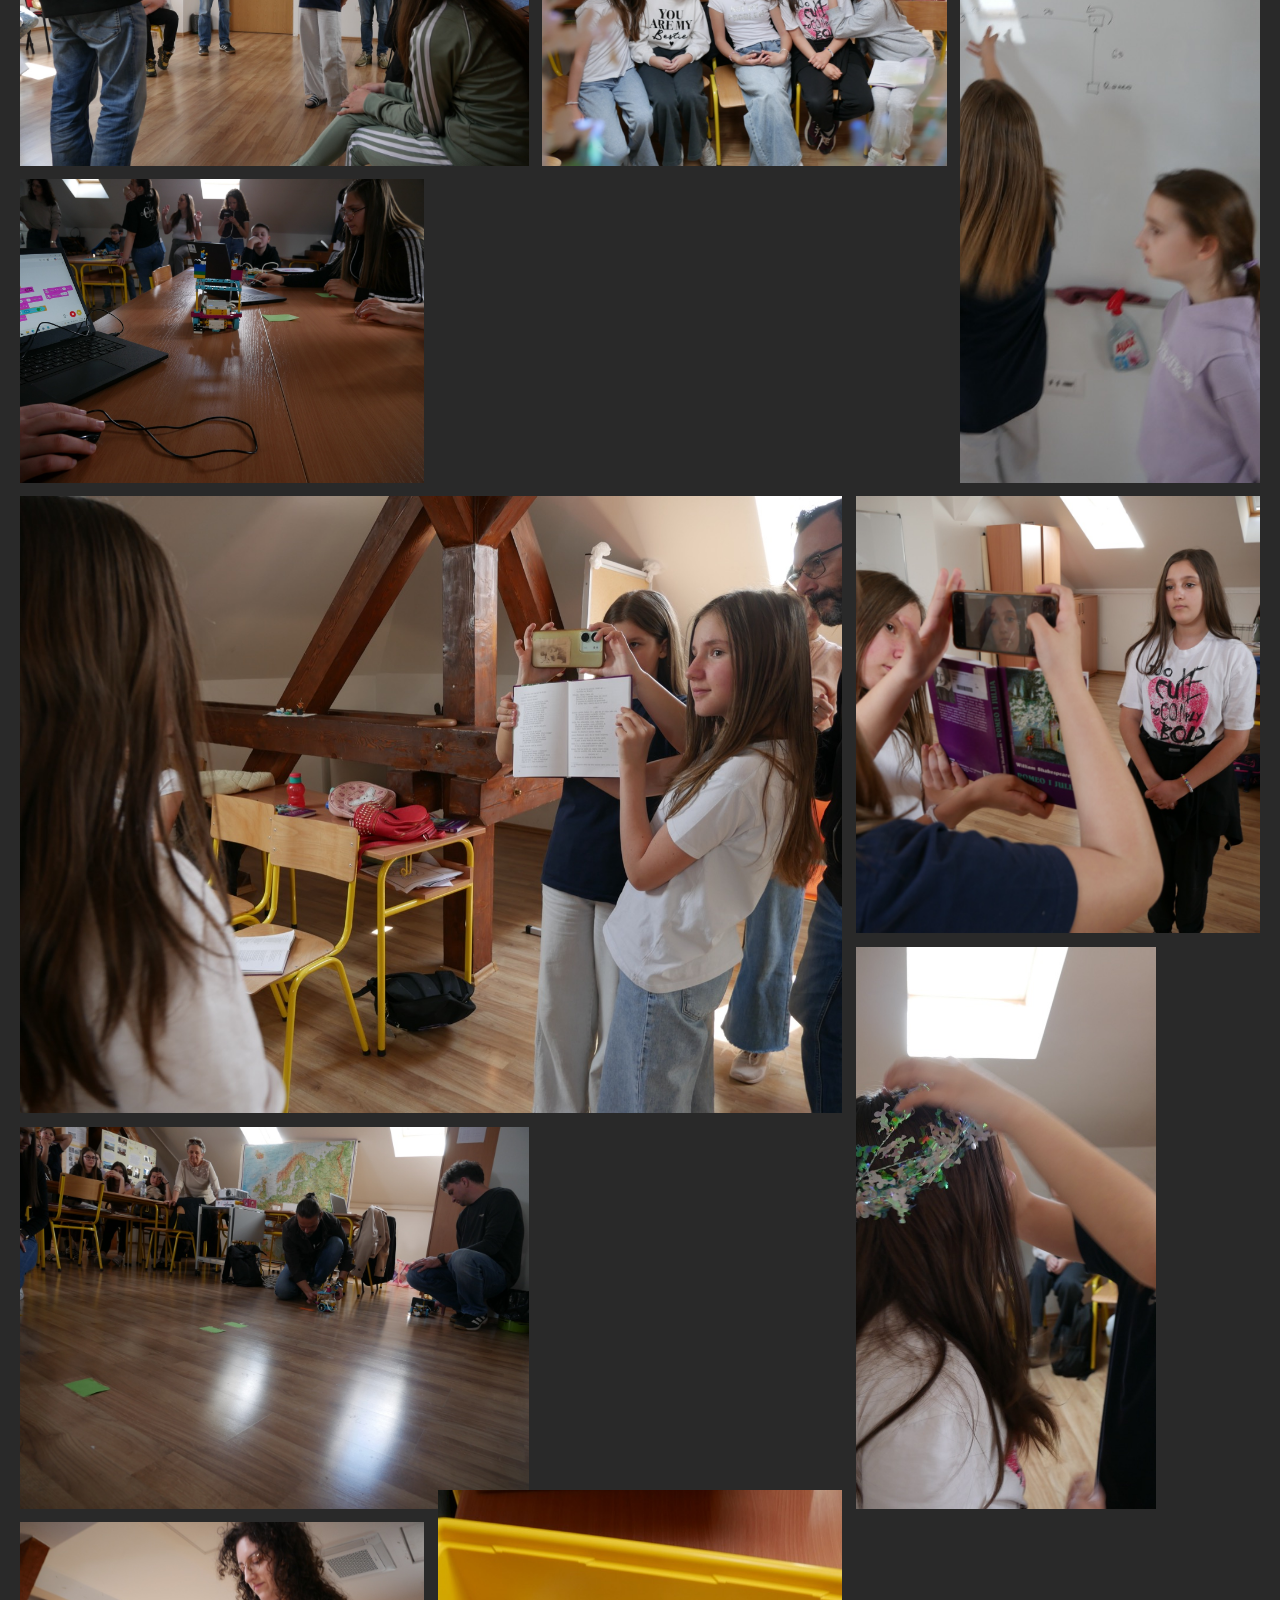
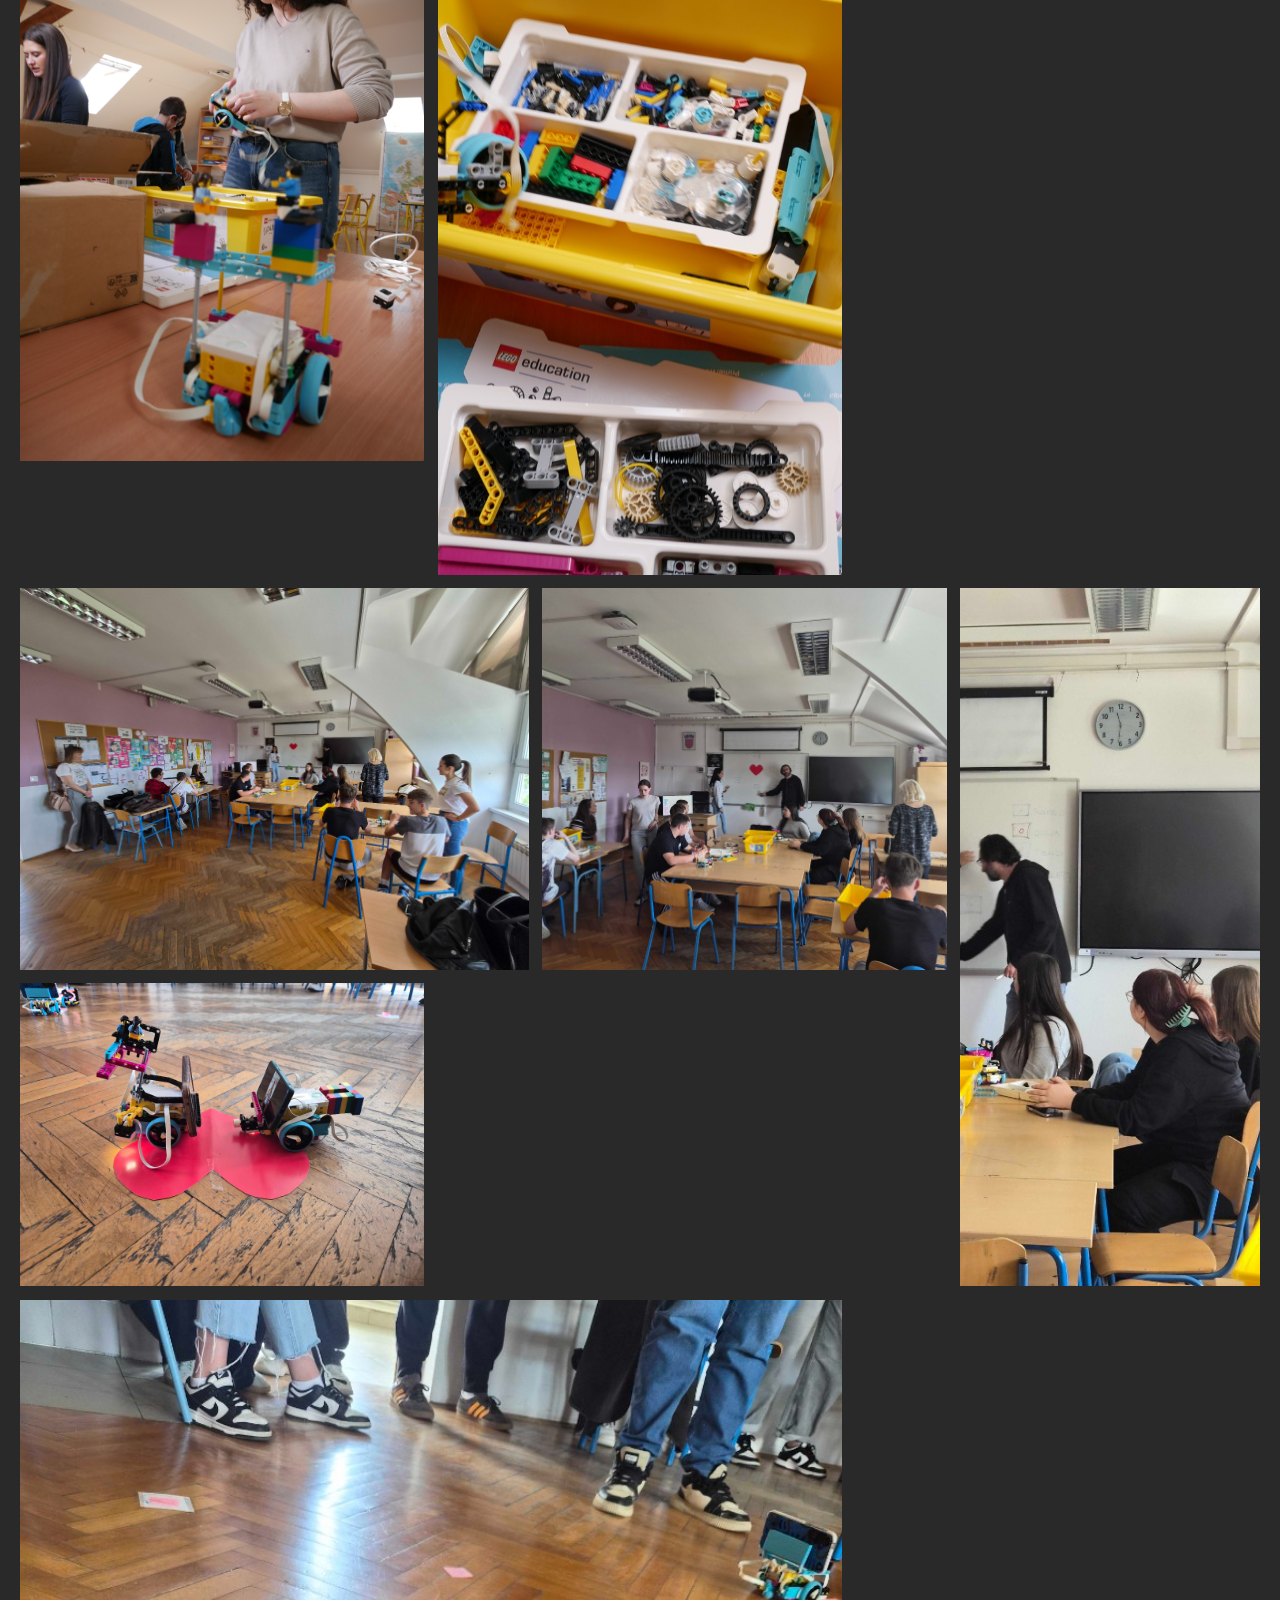
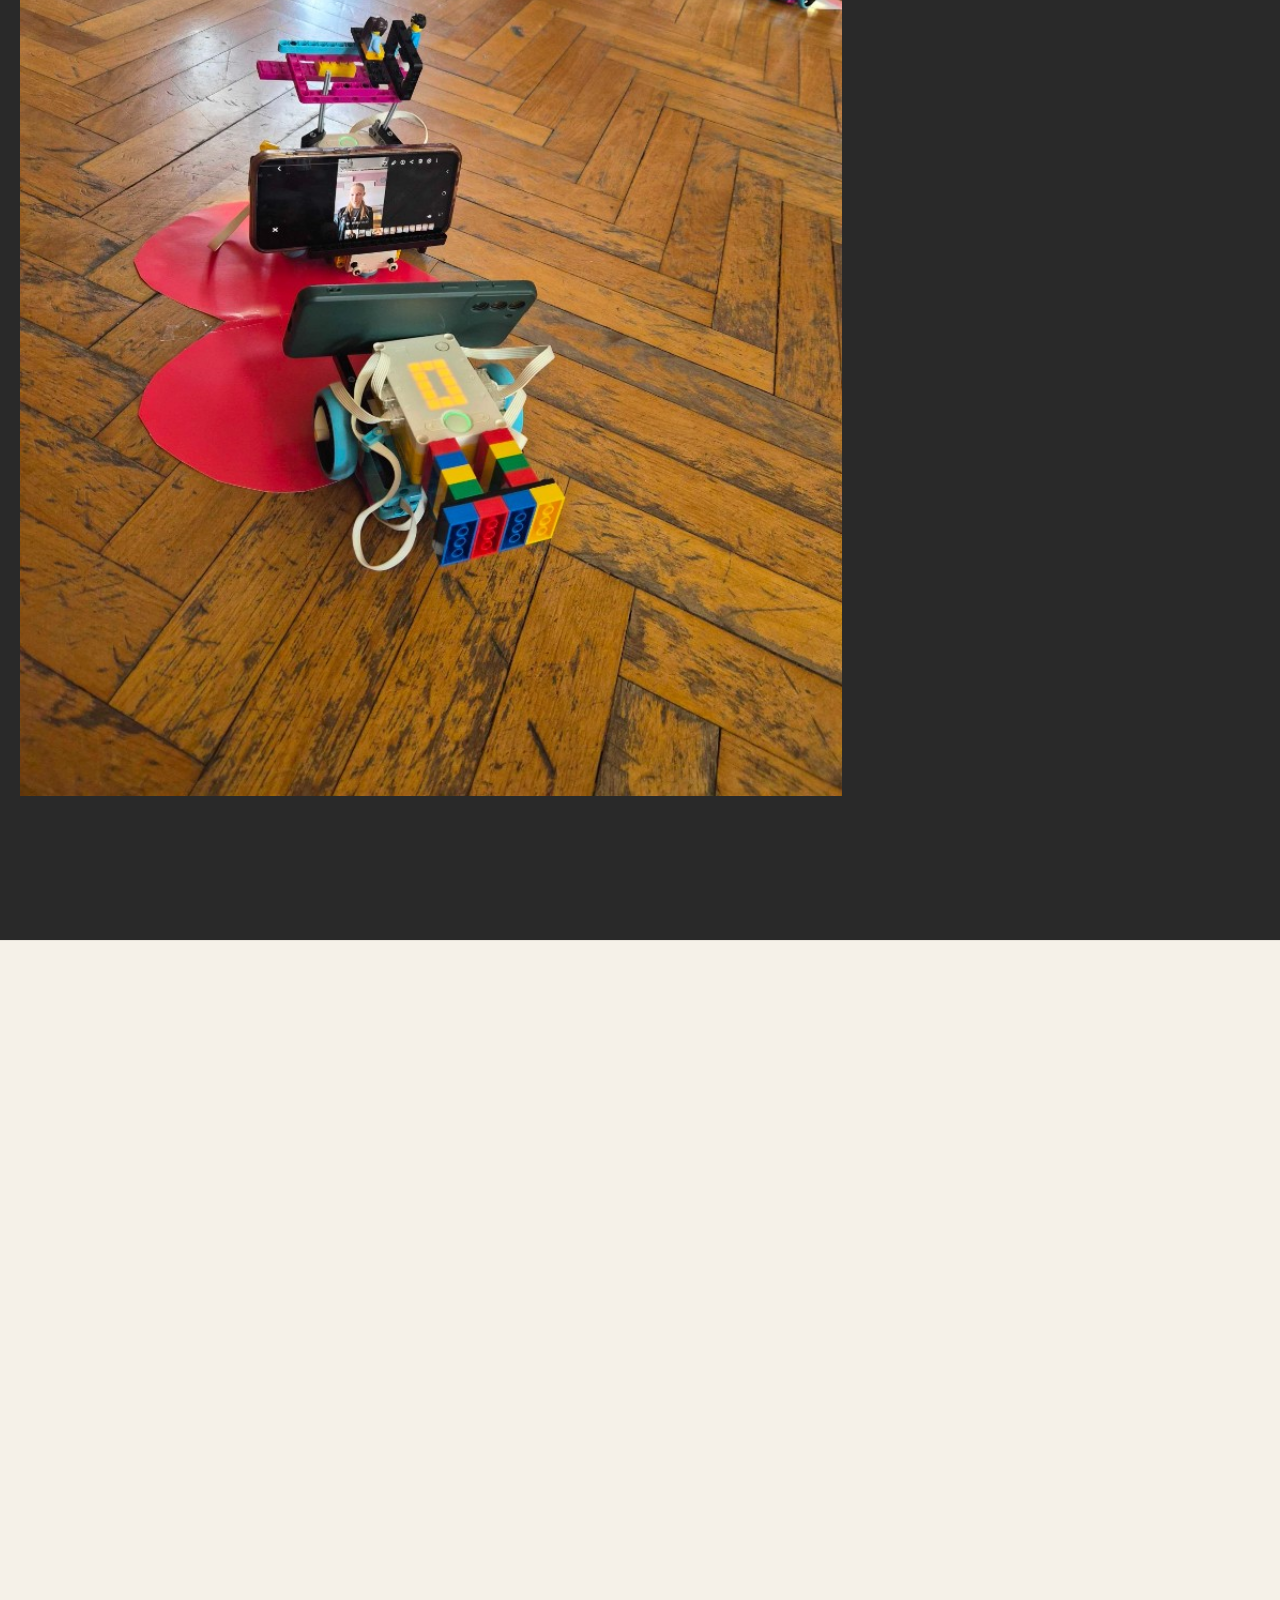
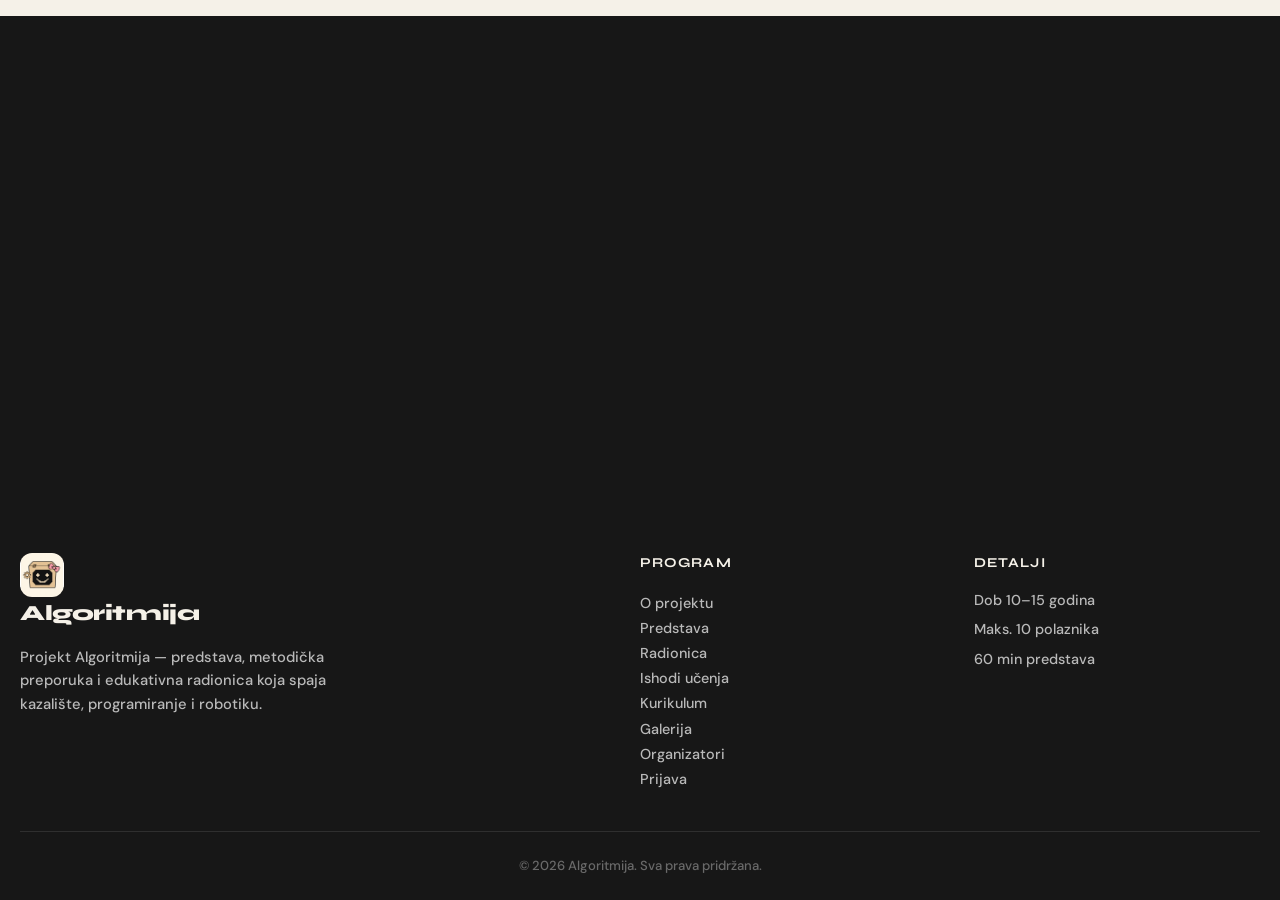
==== commit 41388011: "Use the mBot2 shell as the actor base. Replace the legged ball mockup with the teal chassis, phone f" ====
--- a/index.html
+++ b/index.html
@@ -93,7 +93,7 @@
         <span class="section-kicker">Glumci</span>
         <h2 class="robot-cast-title">Četiri robota. Jedna scena.</h2>
         <div class="robot-cast-grid">
-          <a href="robot-glumac.html"><img src="images/glumac/bal-01.jpg" alt="Romeo, Julija, Capulet i Tybalt"></a>
+          <a href="robot-glumac.html"><img src="images/glumac/baza.png" alt="Romeo, Julija, Capulet i Tybalt"></a>
           <a href="robot-glumac.html"><img src="images/glumac/bal-02.jpg" alt="Bal, Capulet i Tybalt u pozadini"></a>
         </div>
         <a class="btn btn-primary" href="robot-glumac.html">Makete glumaca</a>
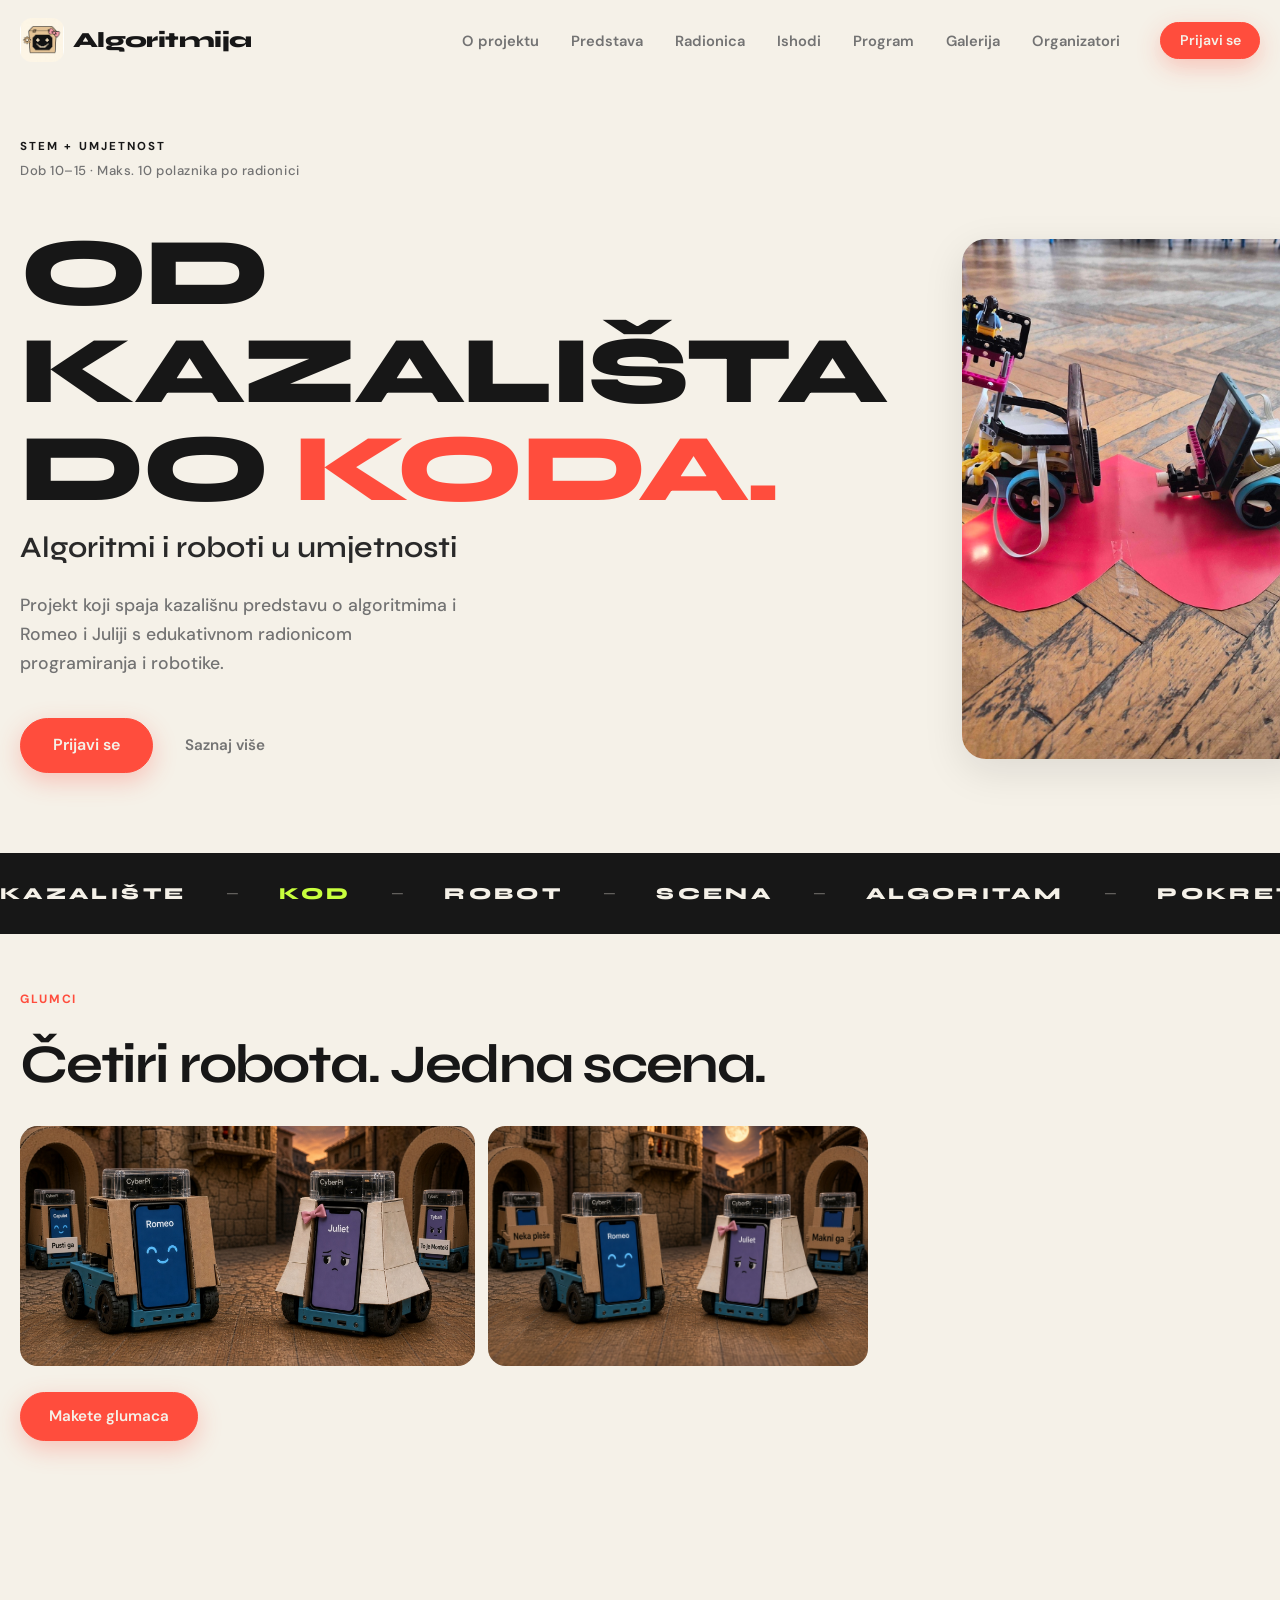
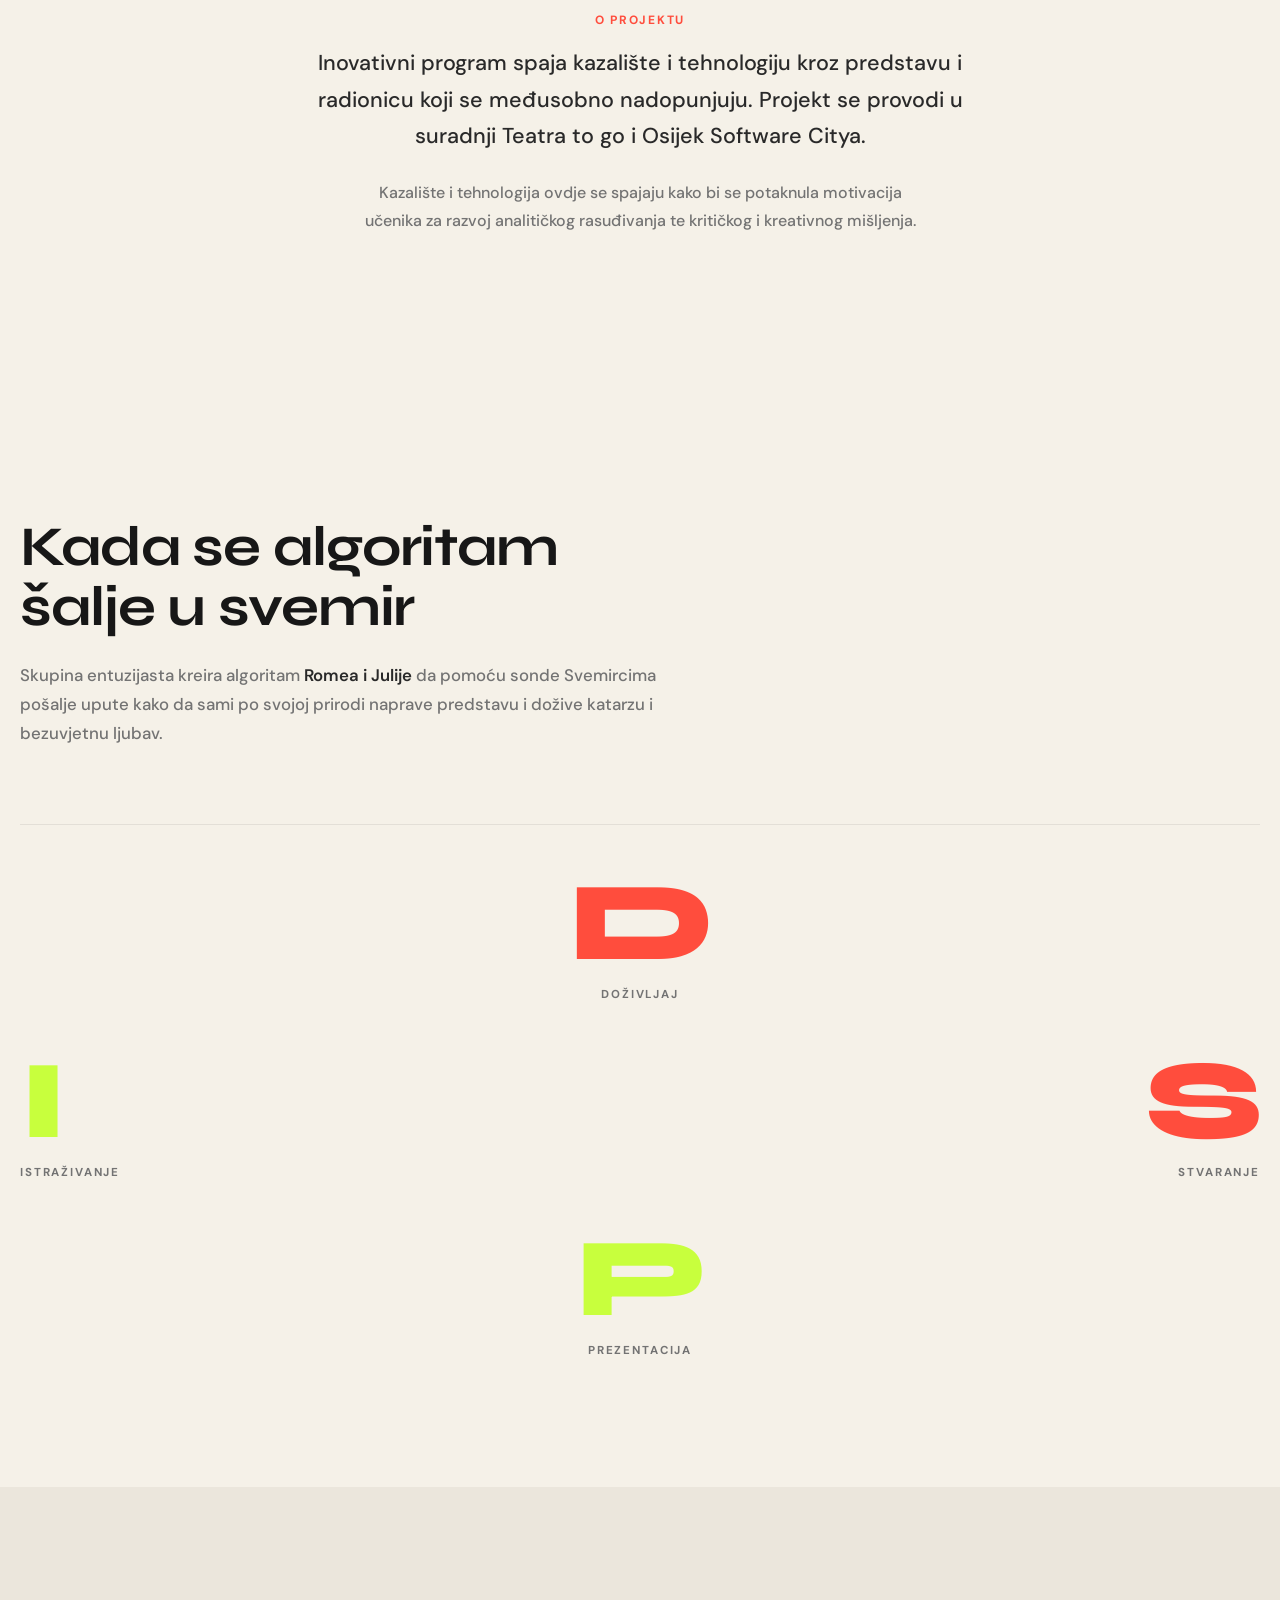
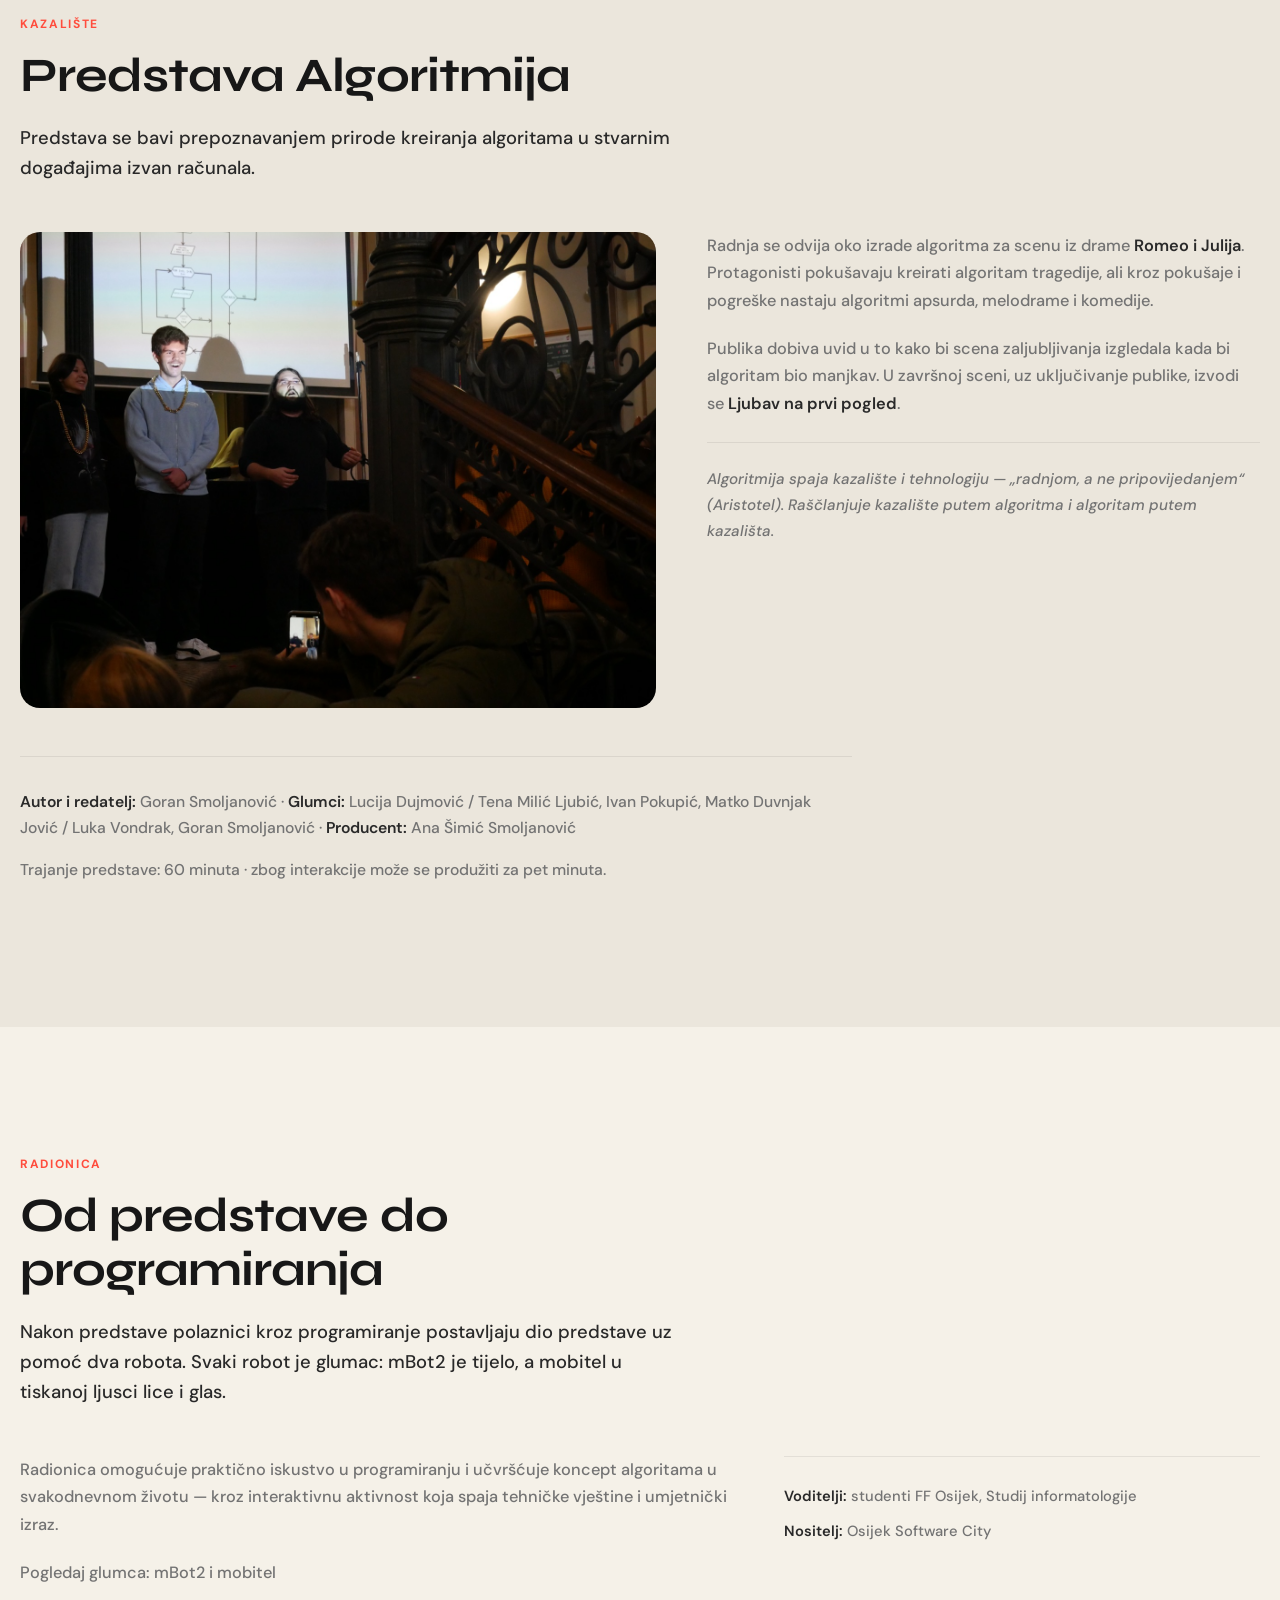
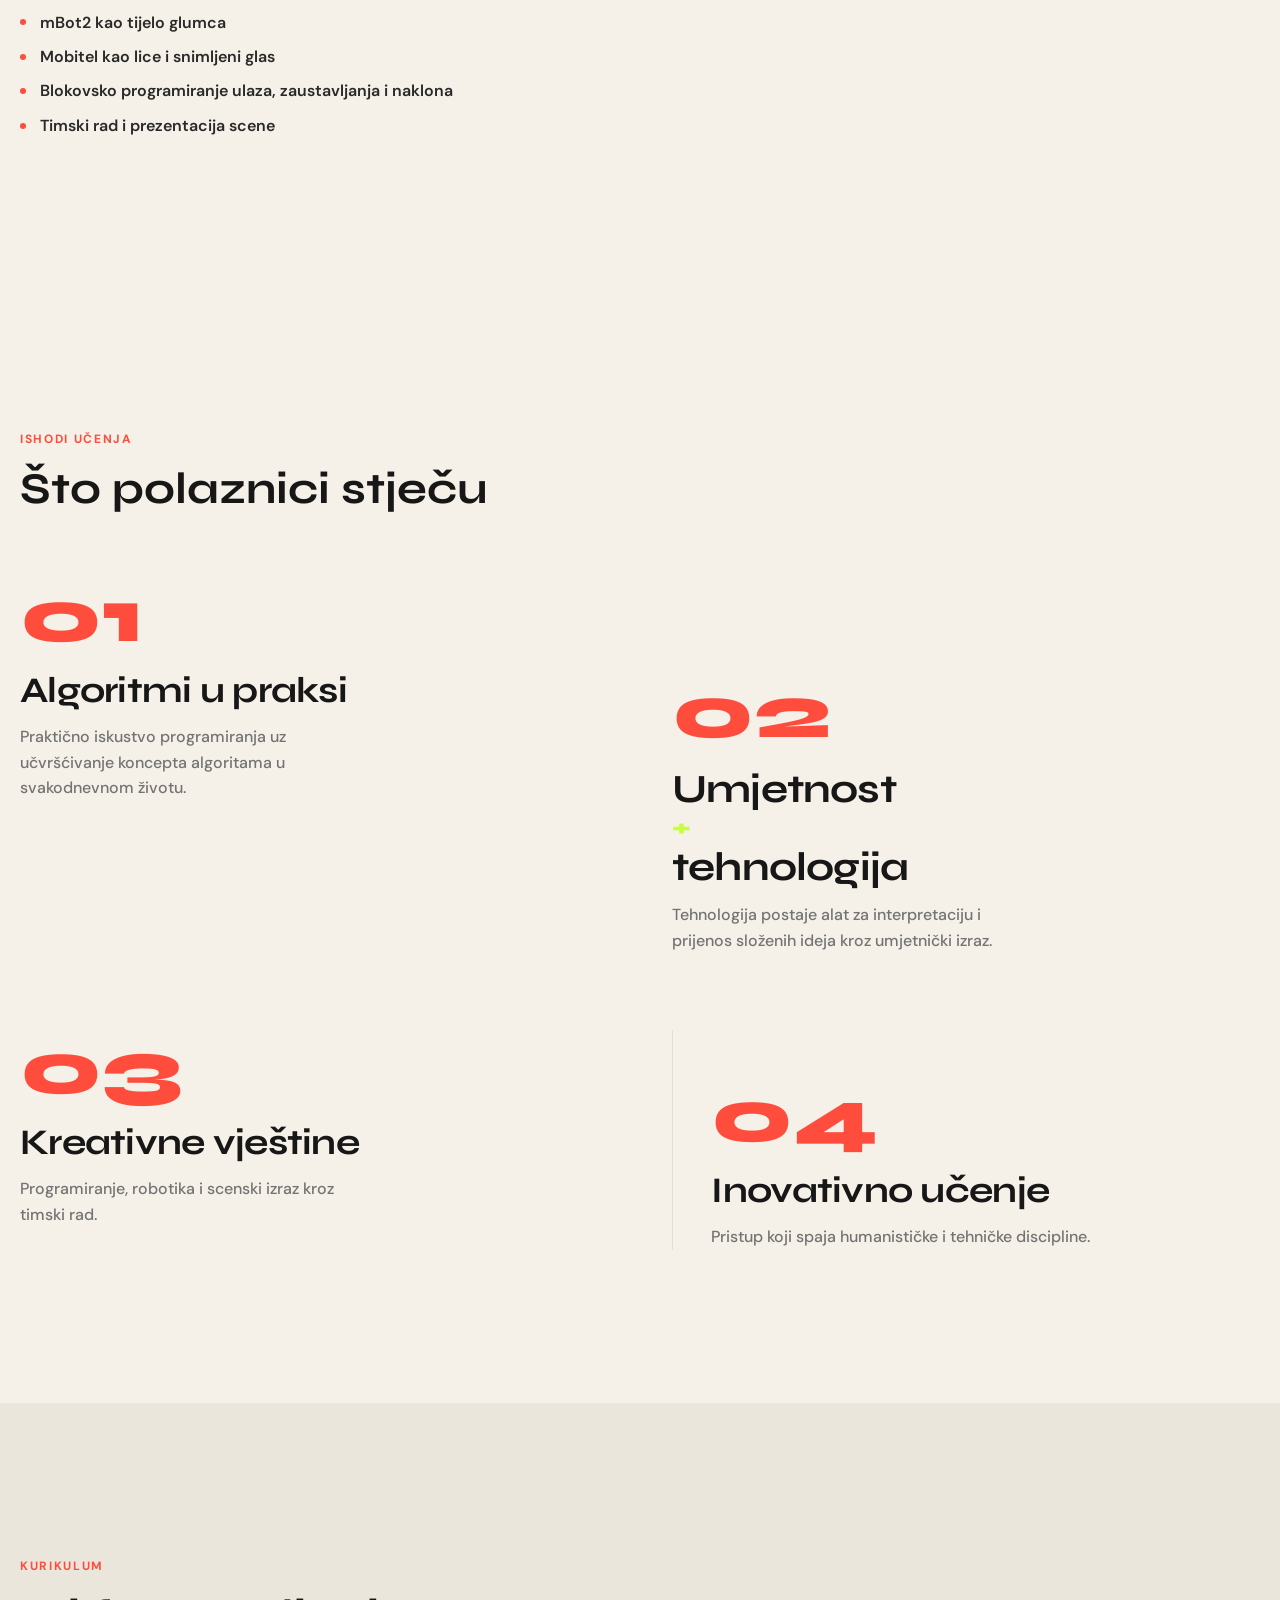
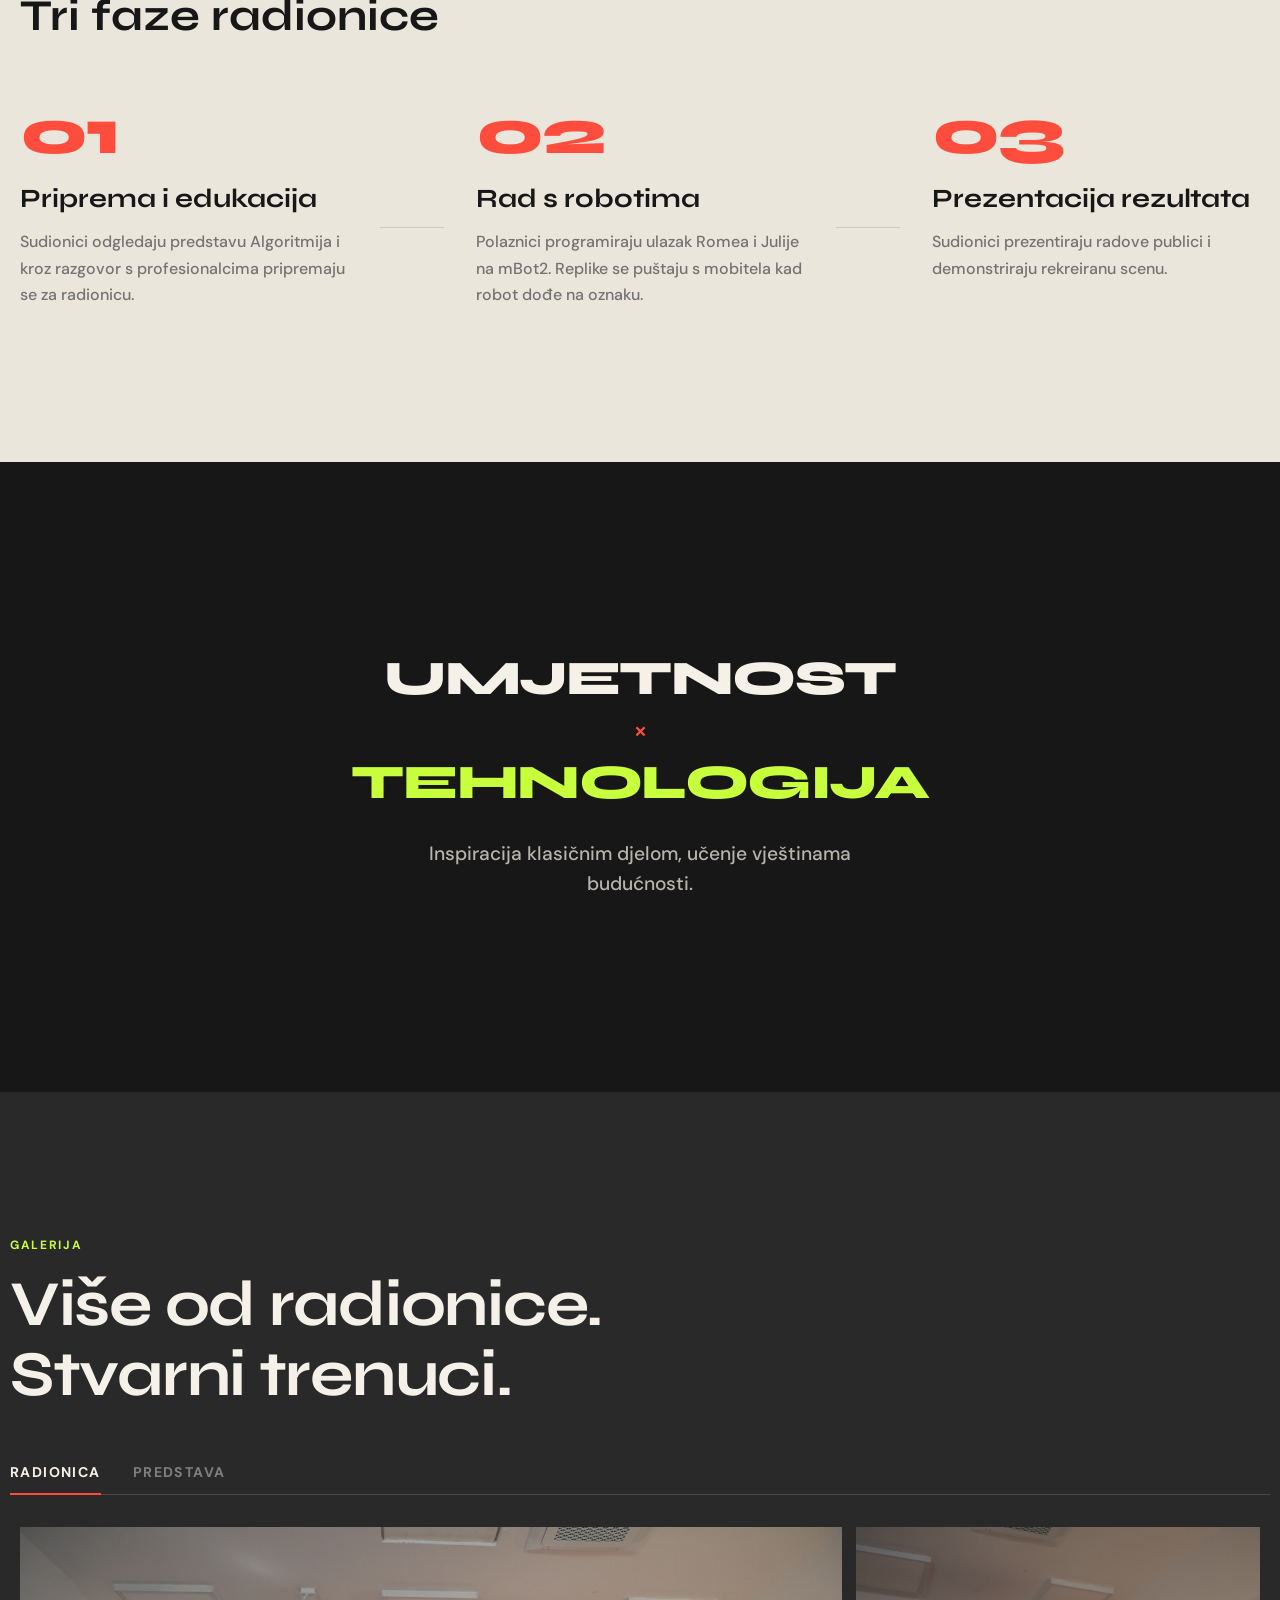
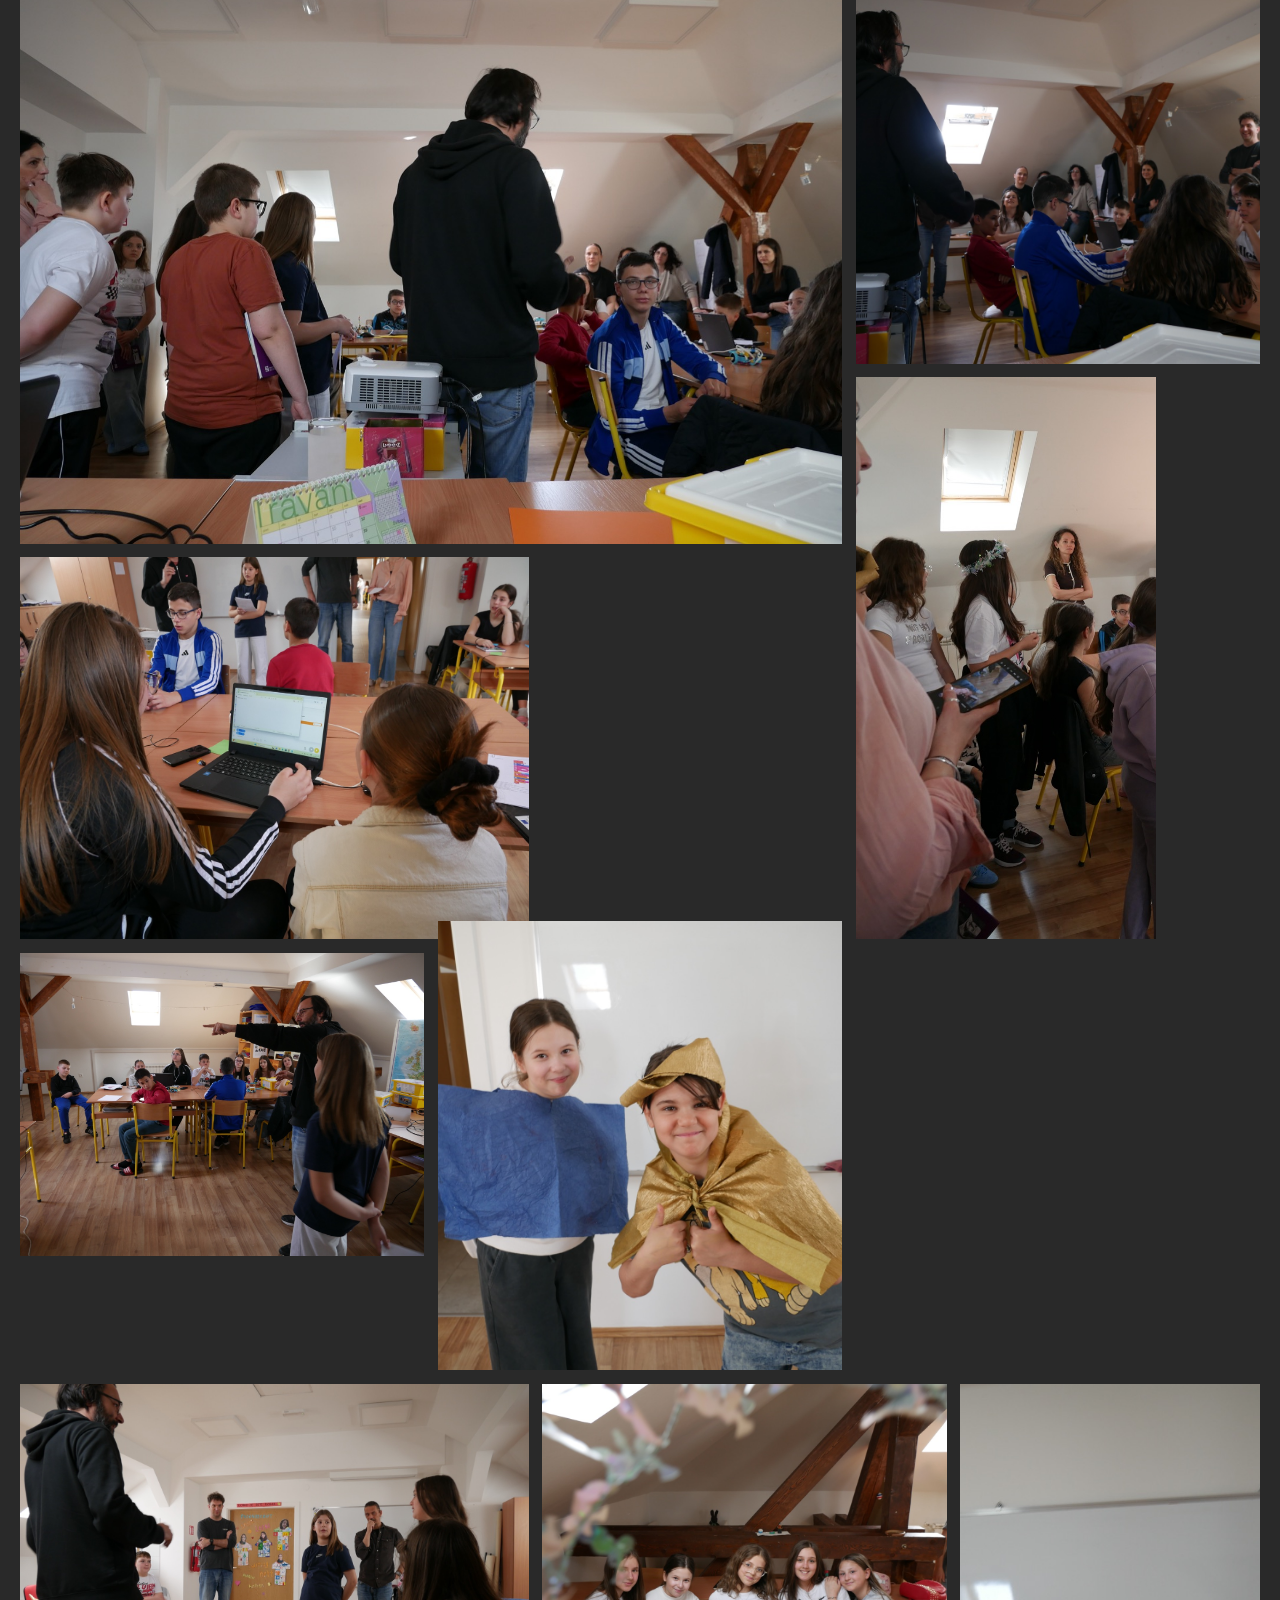
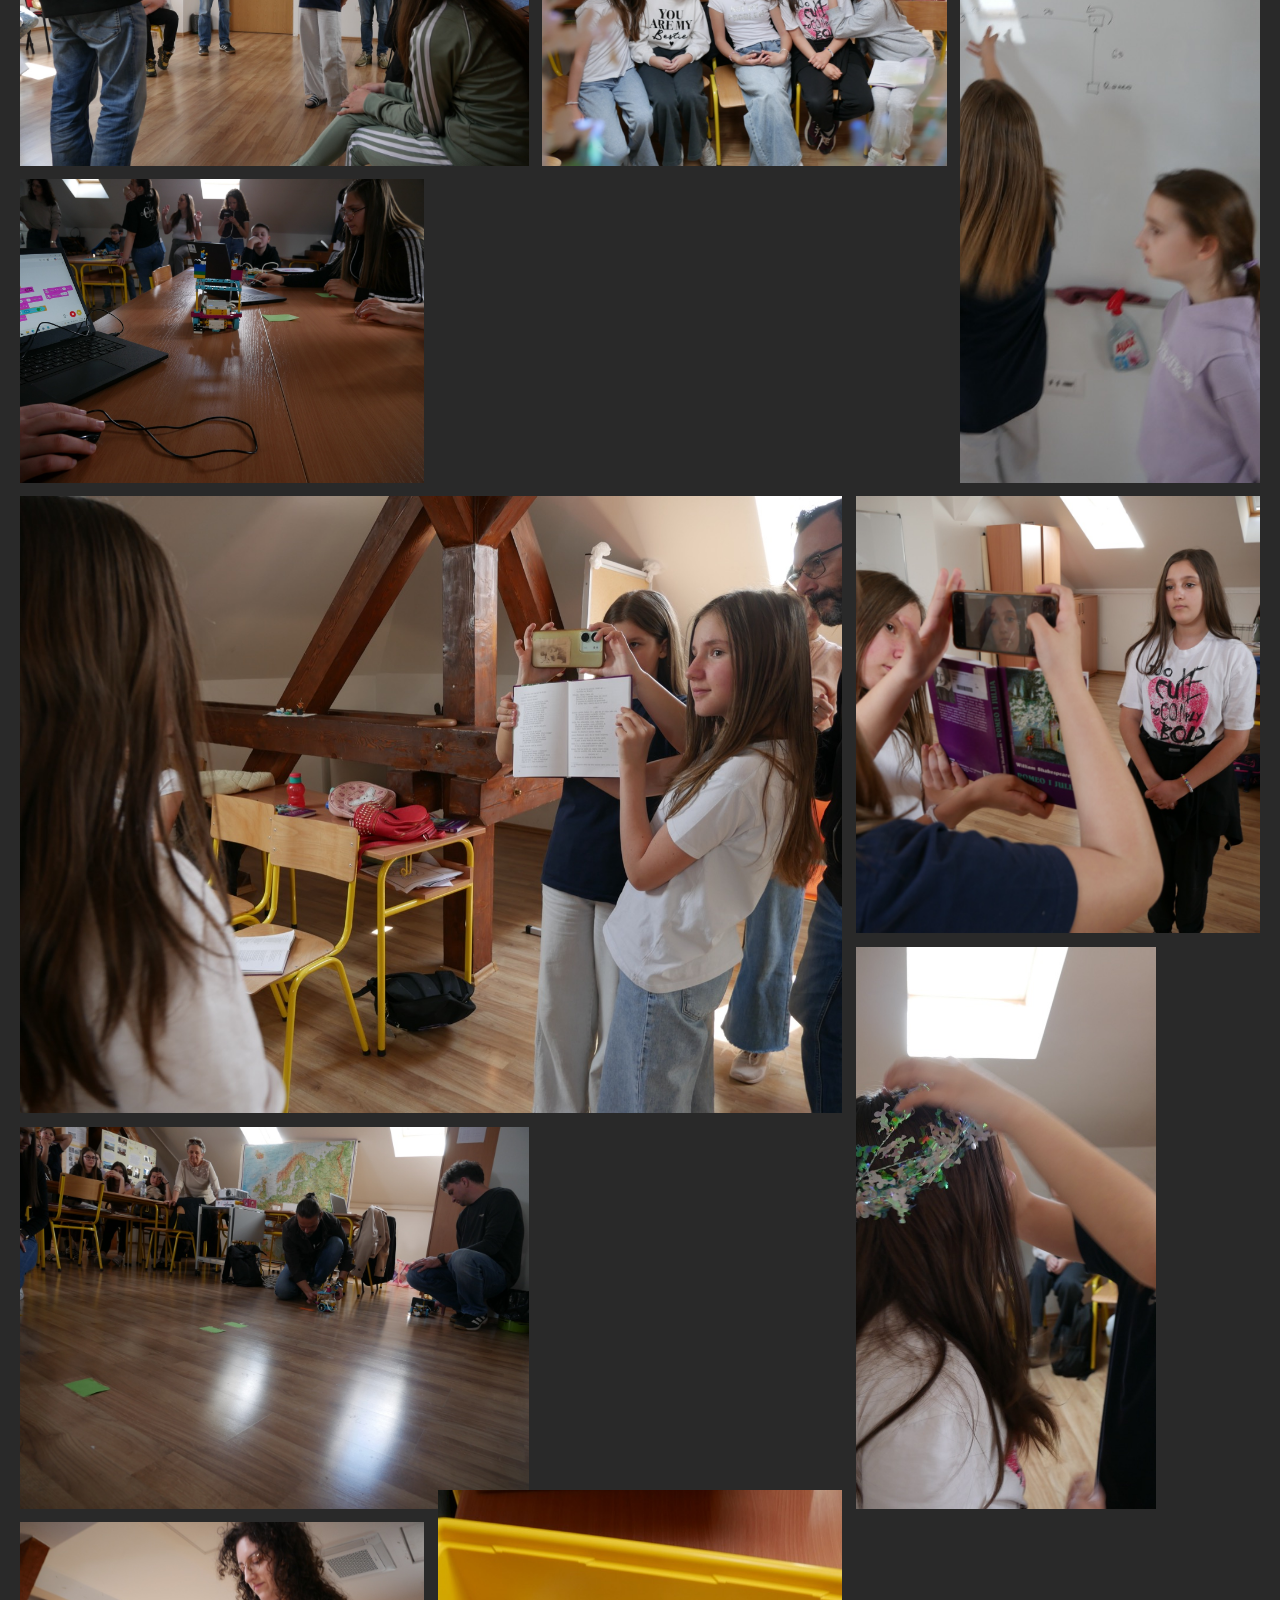
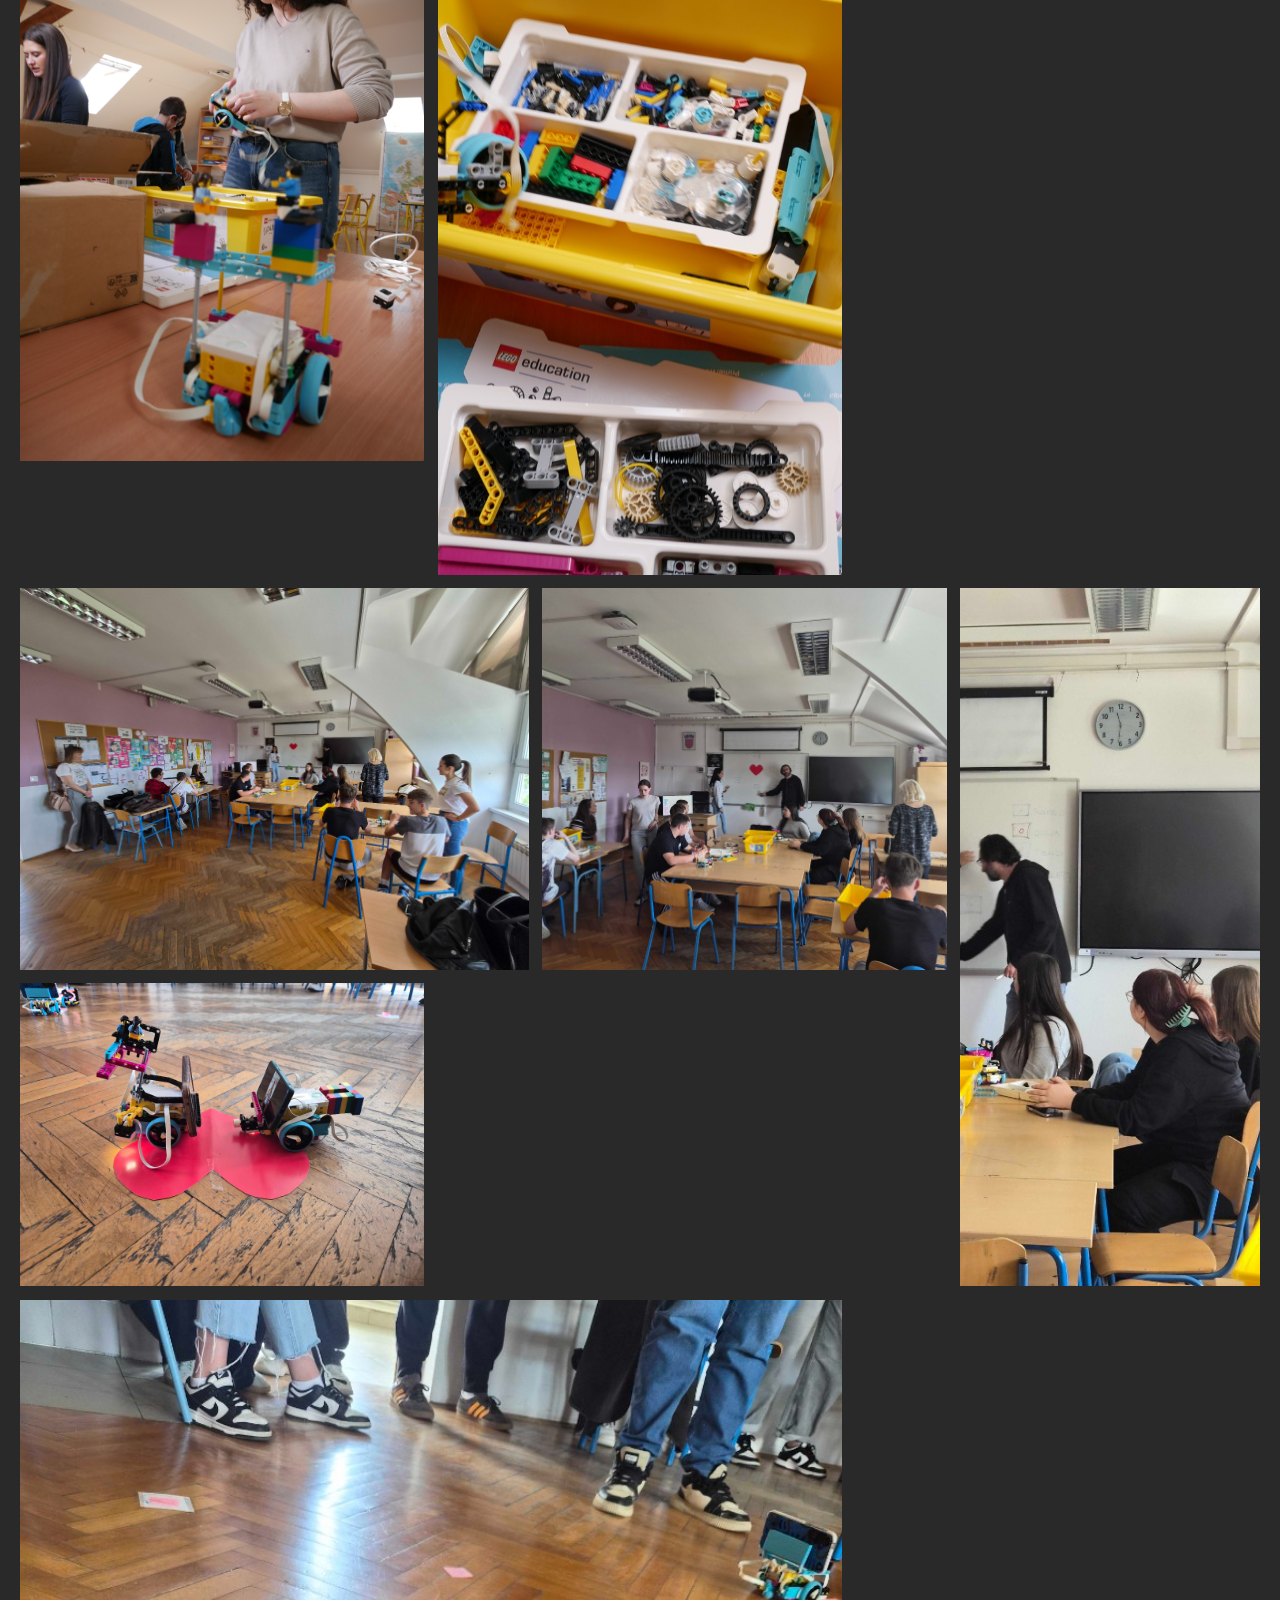
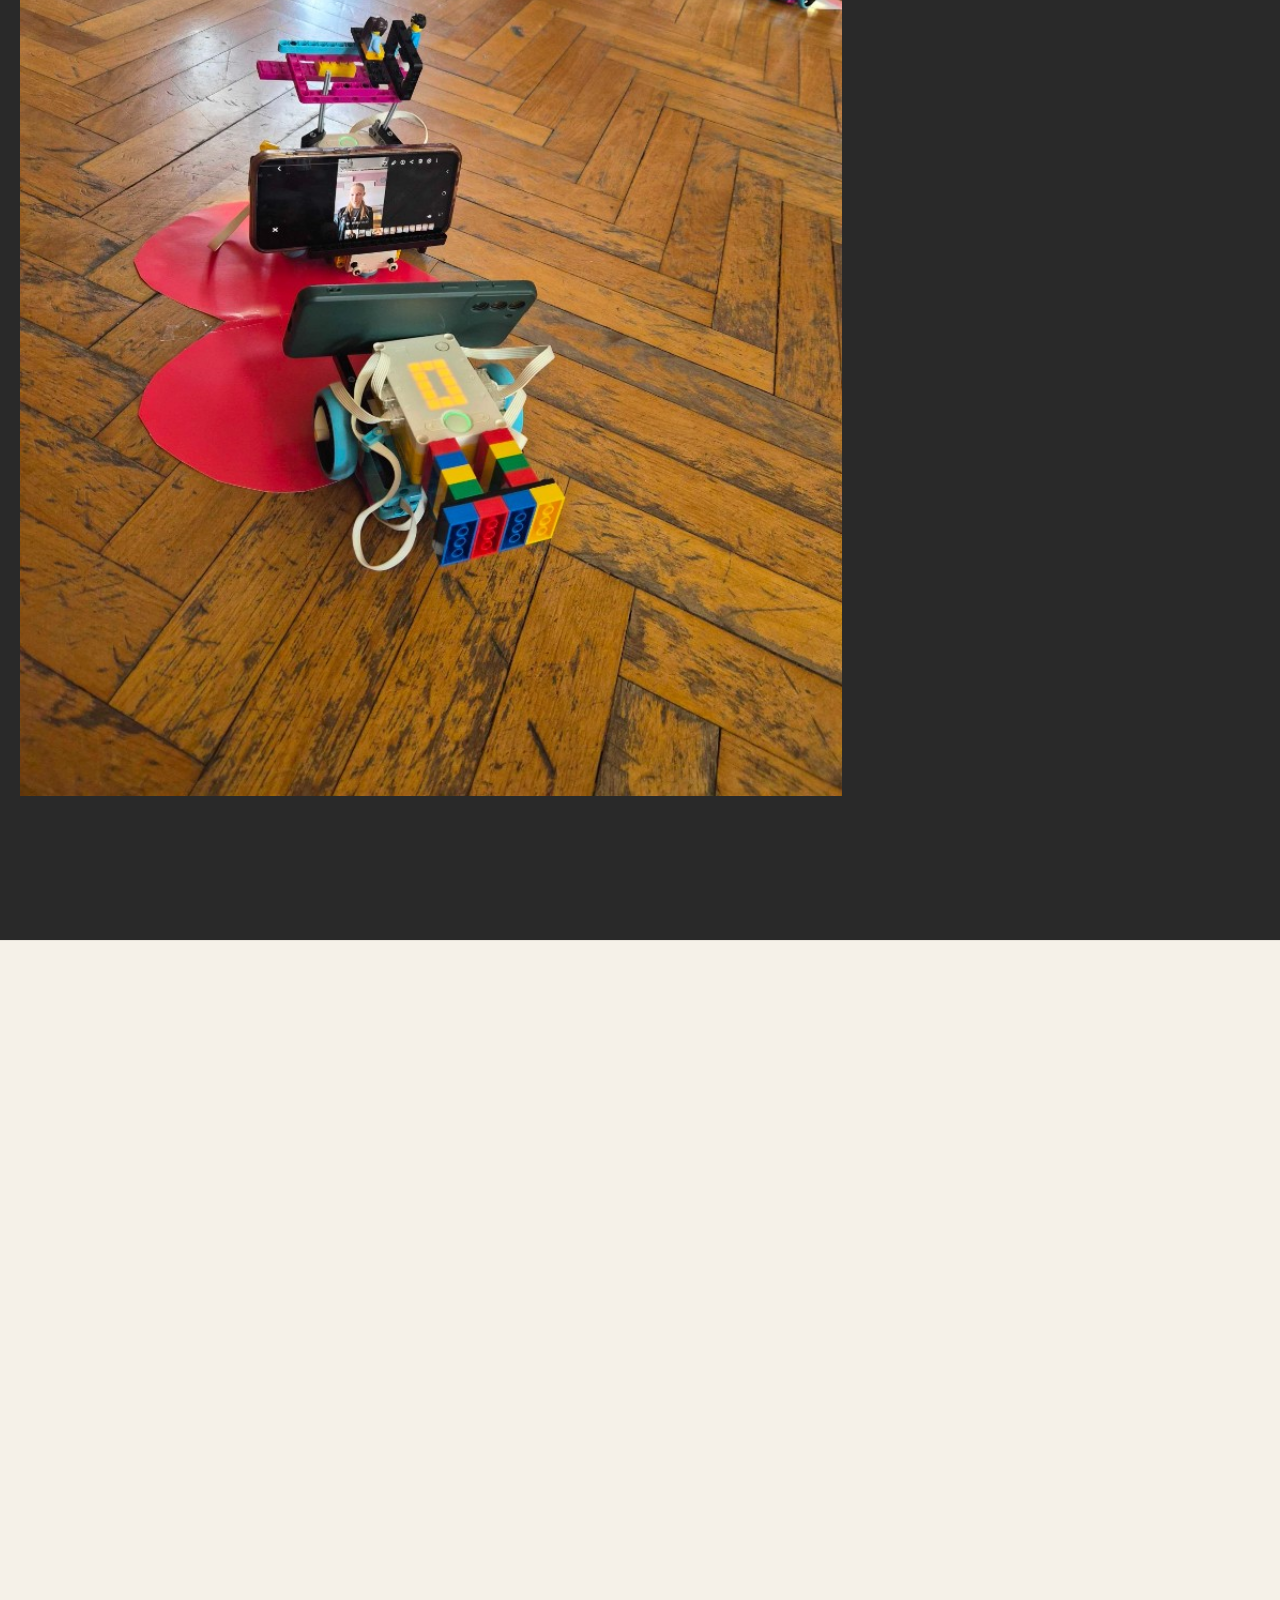
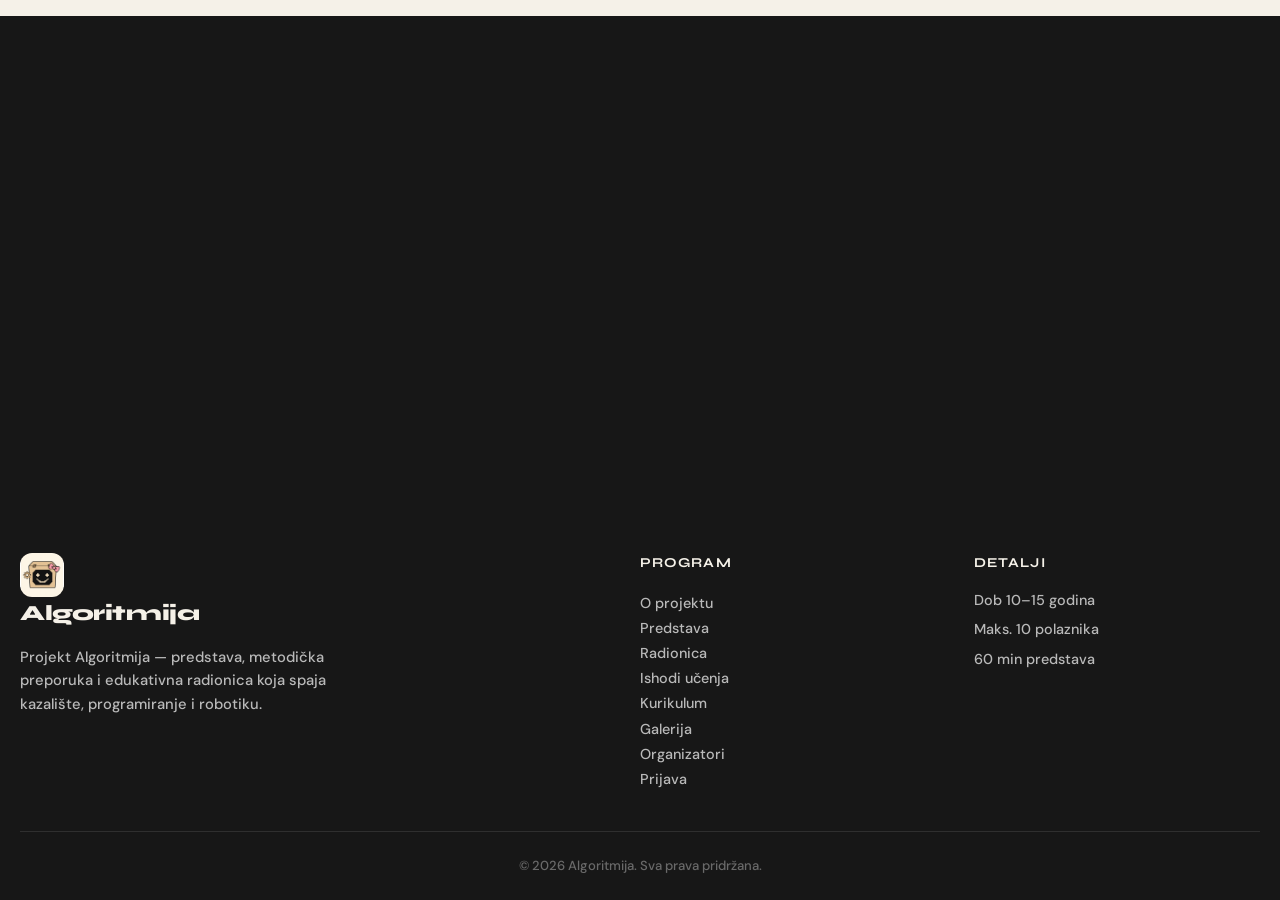
==== commit c512eabd: "Lay out the ball as three beats. Romeo arrives and sees Juliet, then Capulet and Tybalt answer from " ====
--- a/index.html
+++ b/index.html
@@ -93,8 +93,8 @@
         <span class="section-kicker">Glumci</span>
         <h2 class="robot-cast-title">Četiri robota. Jedna scena.</h2>
         <div class="robot-cast-grid">
-          <a href="robot-glumac.html"><img src="images/glumac/baza.png" alt="Romeo, Julija, Capulet i Tybalt"></a>
-          <a href="robot-glumac.html"><img src="images/glumac/bal-02.jpg" alt="Bal, Capulet i Tybalt u pozadini"></a>
+          <a href="robot-glumac.html"><img src="images/glumac/scena-capulet.jpg" alt="Romeo, Julija, Capulet i Tybalt"></a>
+          <a href="robot-glumac.html"><img src="images/glumac/scena-tybalt.jpg" alt="Bal, Capulet i Tybalt u pozadini"></a>
         </div>
         <a class="btn btn-primary" href="robot-glumac.html">Makete glumaca</a>
       </div>
